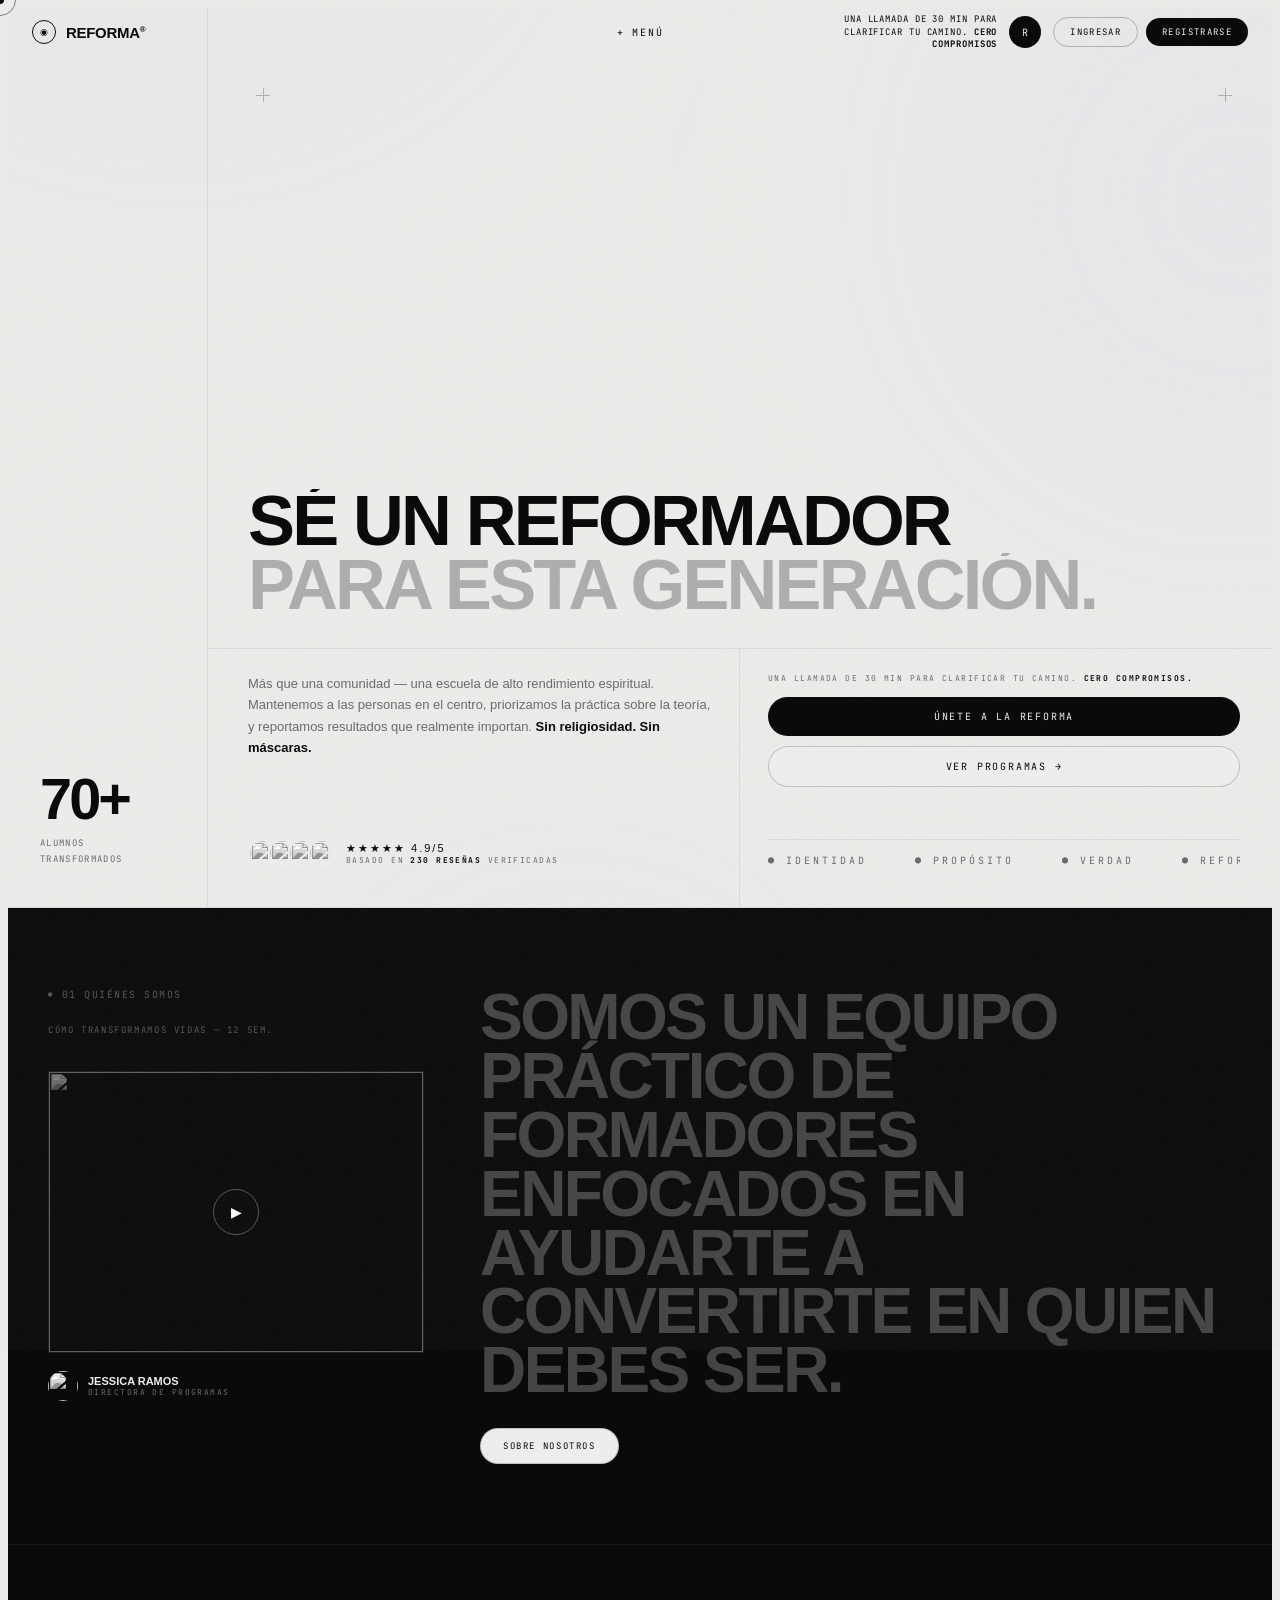
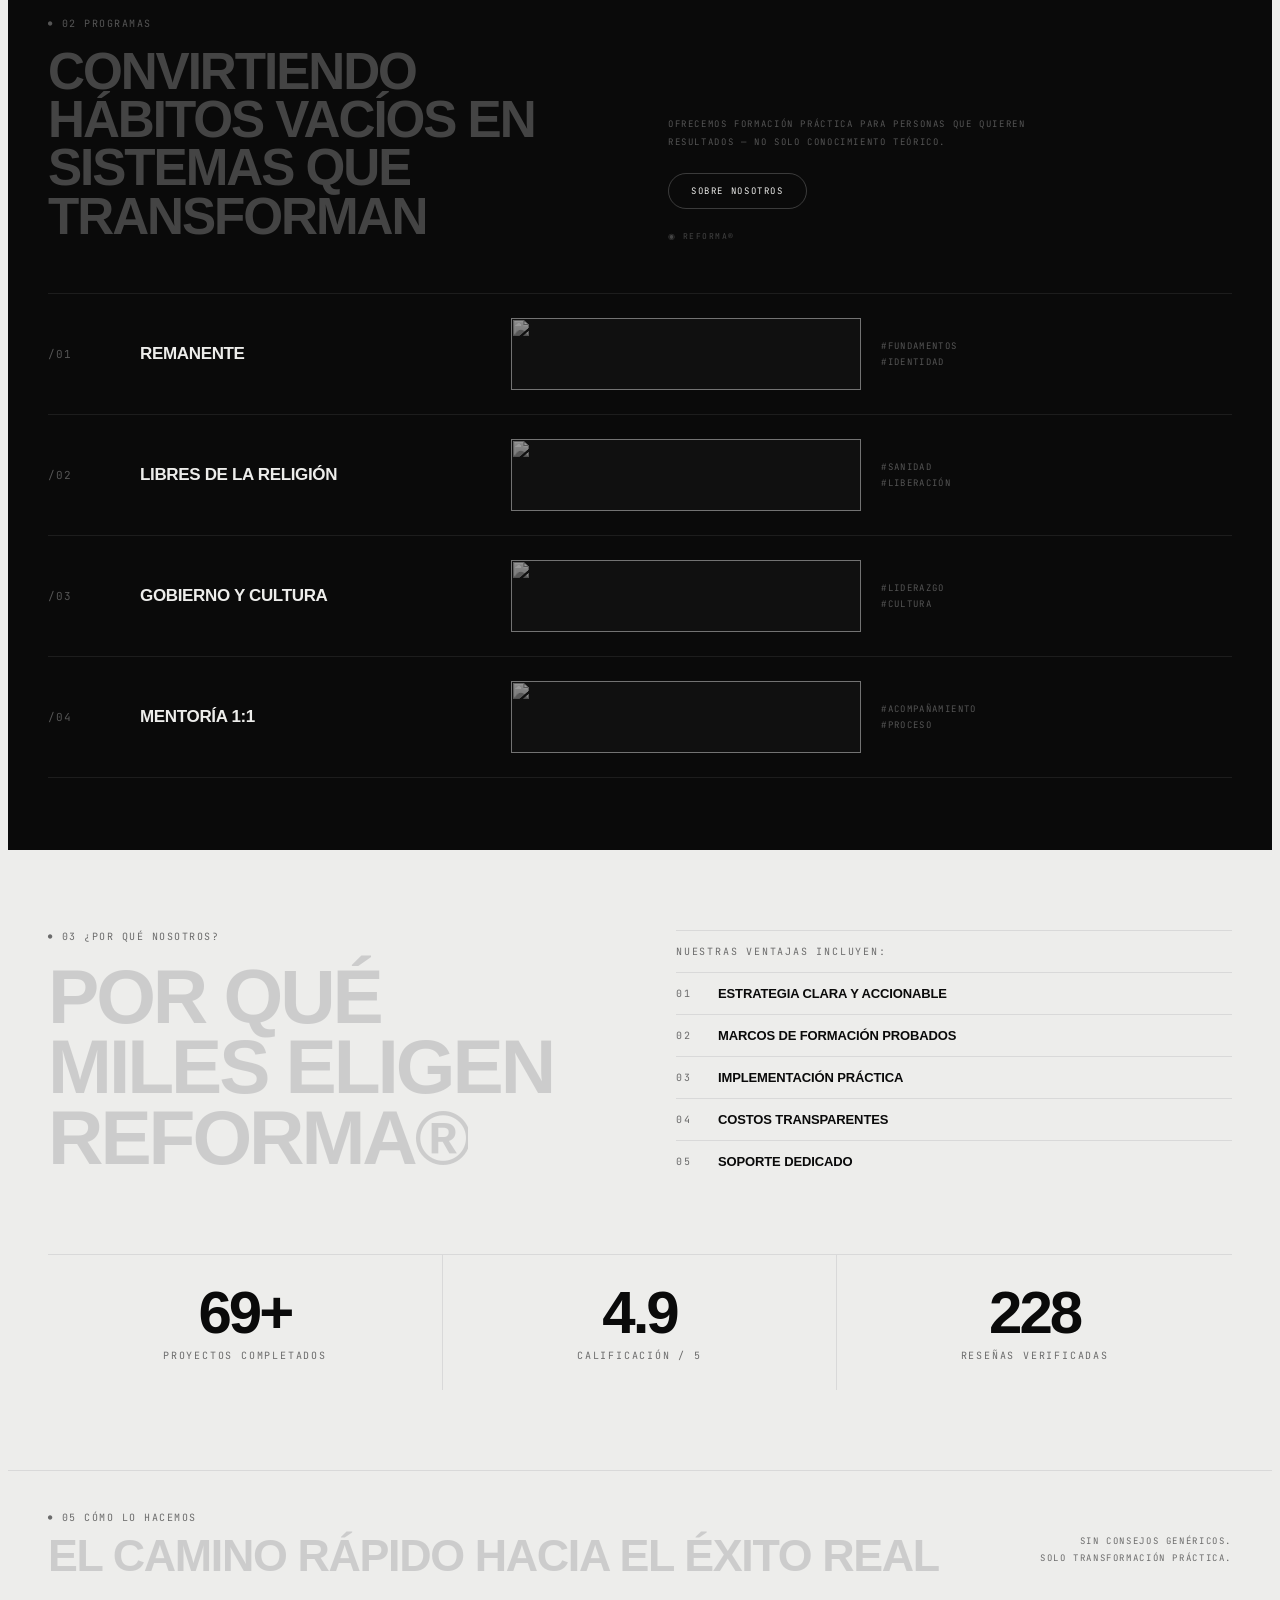
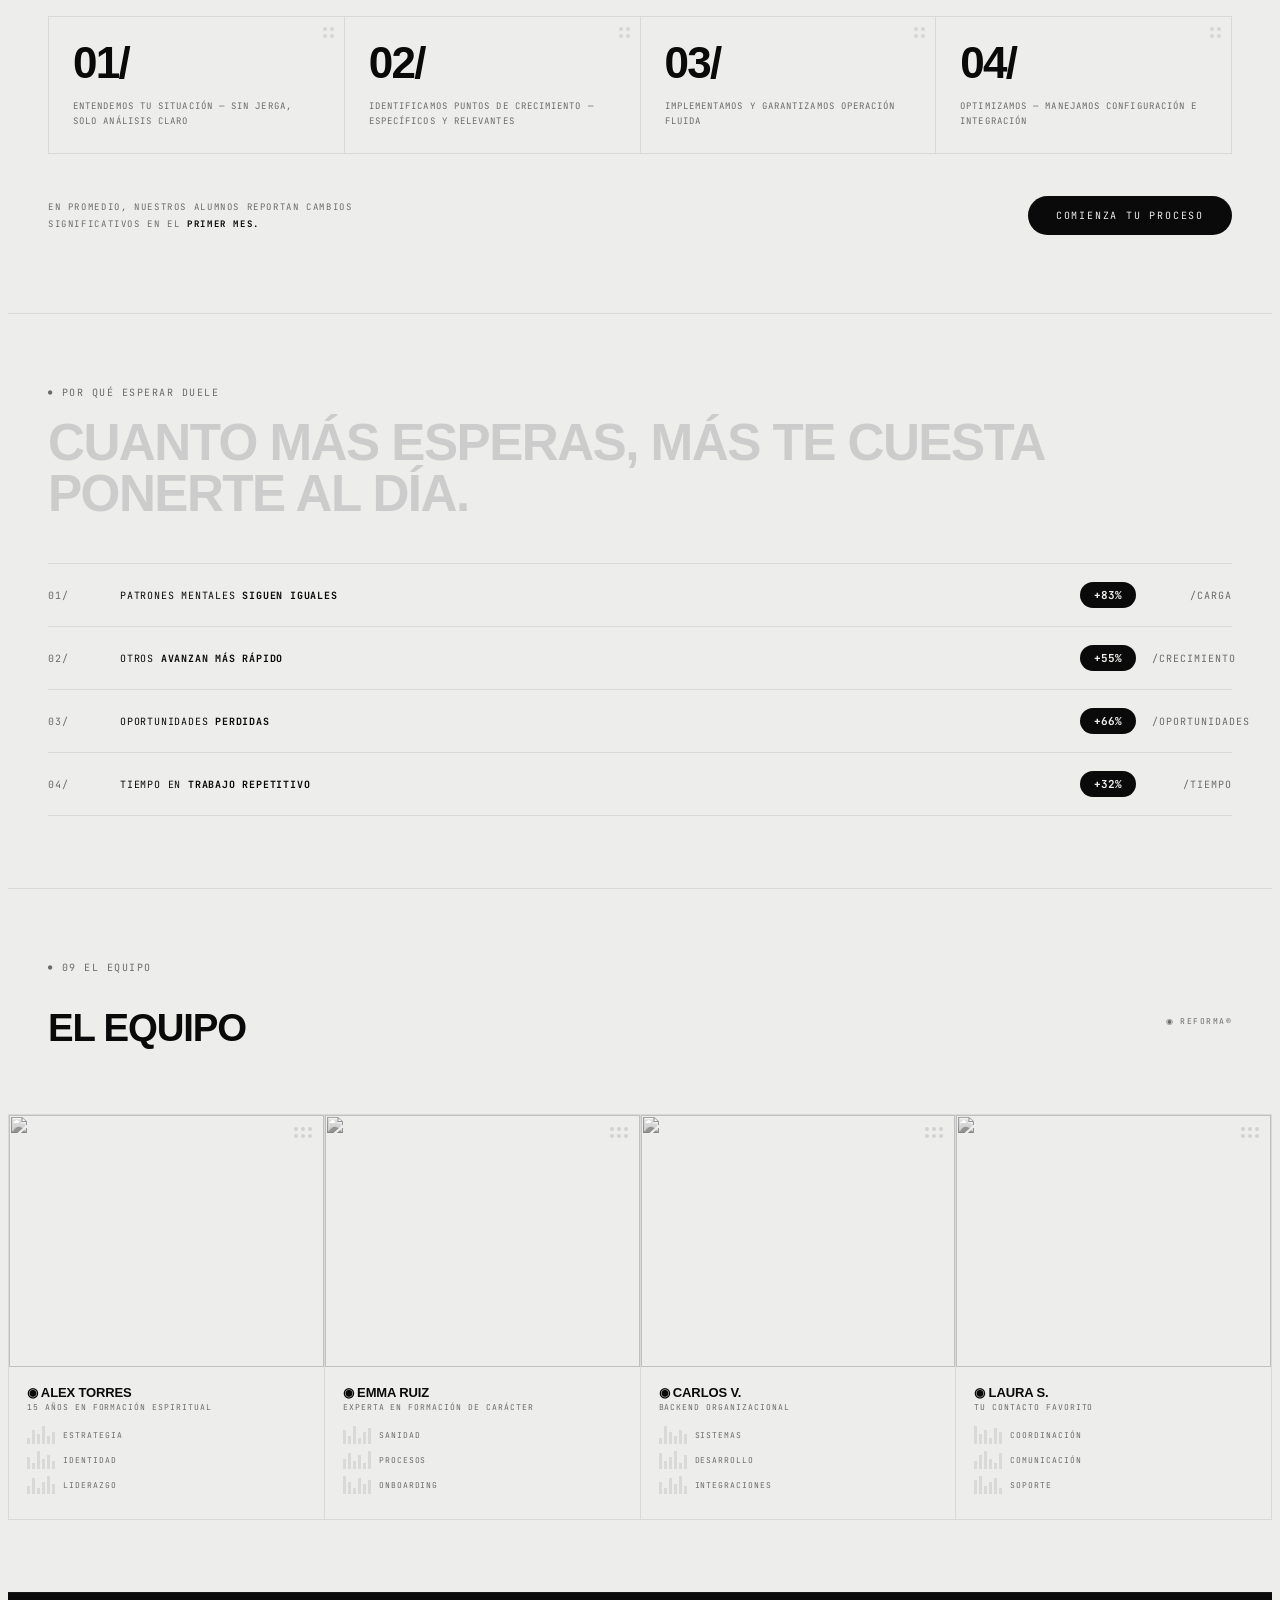
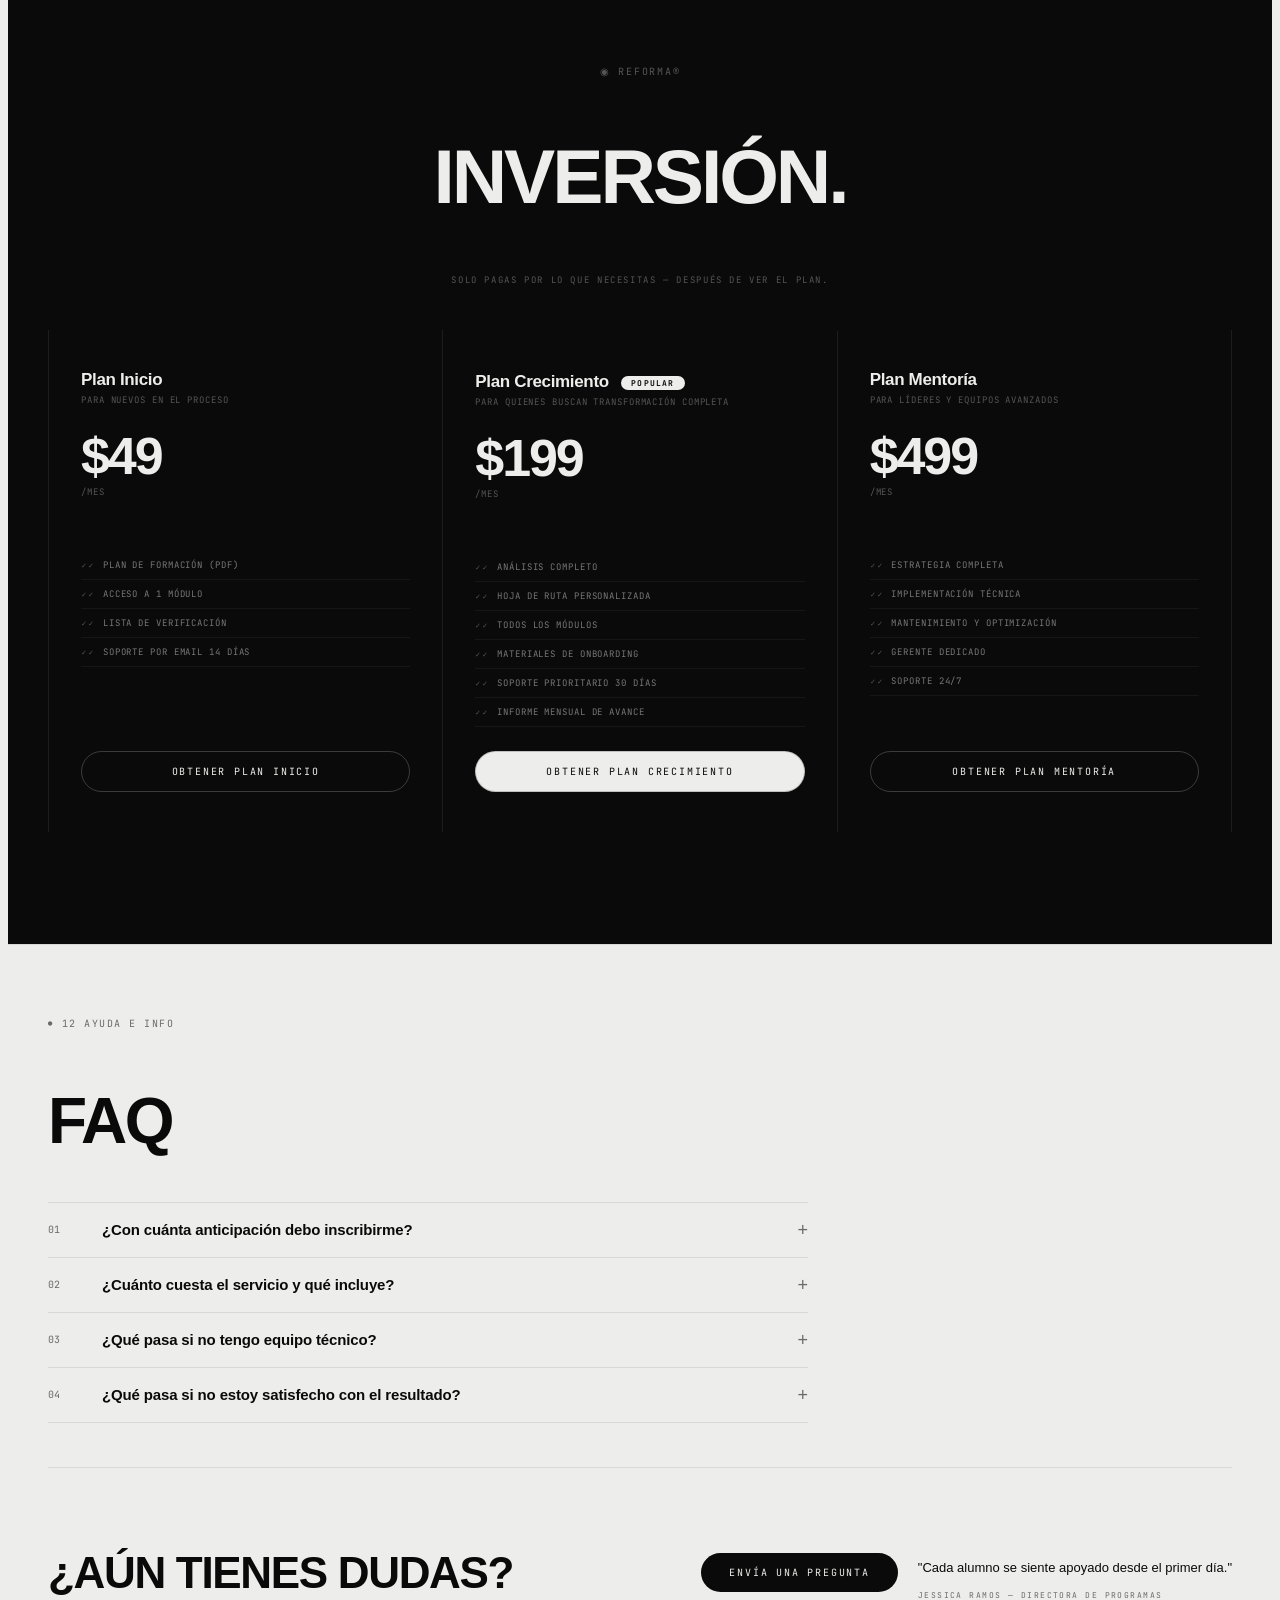
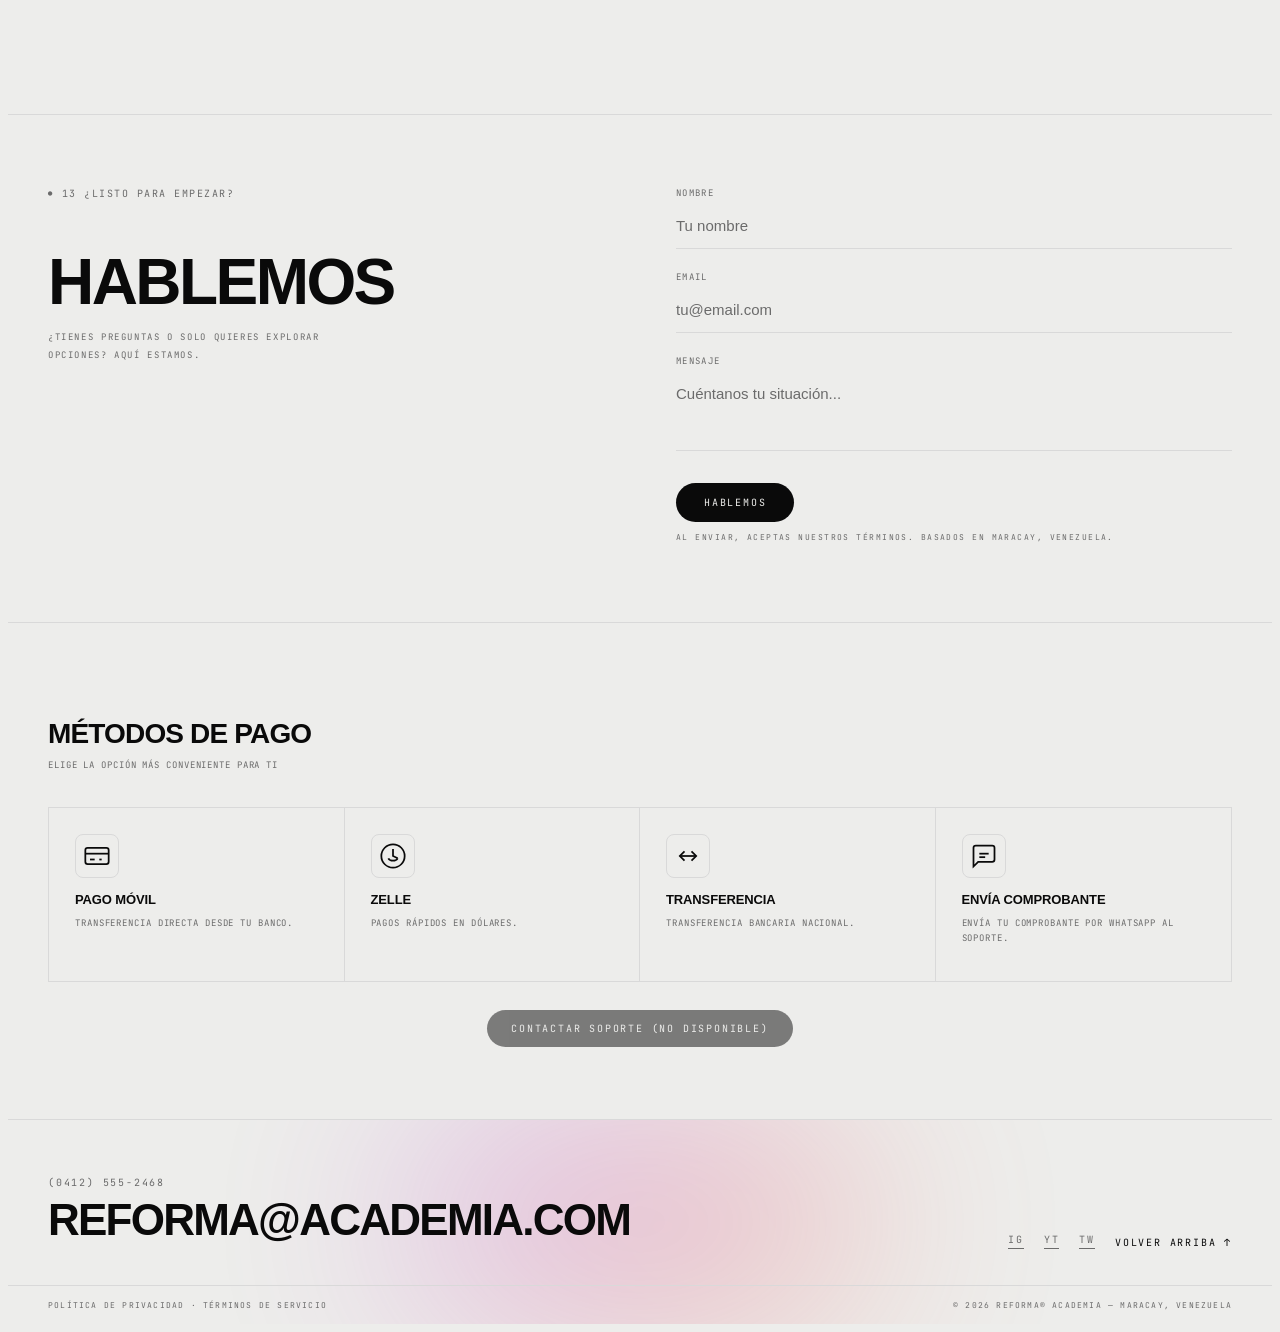
==== index.html @ f54665e5 "feat: plataforma Reforma Academia — versión inicial Landing page, dashboard de alumnos, panel de adm" ====
<!DOCTYPE html>
<html lang="es">
<head>
  <meta charset="UTF-8" />
  <meta name="viewport" content="width=device-width, initial-scale=1.0, maximum-scale=1.0, user-scalable=no" />
  <meta name="description" content="Reforma Academia: Una escuela de alto rendimiento espiritual. Sin religiosidad. Sin máscaras. Solo entrenamiento real." />
  <meta name="theme-color" content="#EDEDEB">
  <title>REFORMA® | Entrena tu Espíritu</title>
  <link rel="preconnect" href="https://fonts.googleapis.com">
  <link rel="preconnect" href="https://fonts.gstatic.com" crossorigin>
  <link href="https://fonts.googleapis.com/css2?family=JetBrains+Mono:wght@400;500;700&display=swap" rel="stylesheet">
  <link rel="icon" href="data:image/svg+xml,<svg xmlns='http://www.w3.org/2000/svg' viewBox='0 0 100 100'><text y='.9em' font-size='90'>◉</text></svg>" />
  <style>
    :root{--font-display:'Helvetica Neue','Arial Black',sans-serif;--ink:#0A0A0A;--cream:#EDEDEB;--muted:#6B6B6B;--line:#D9D9D9;--iridescent:linear-gradient(135deg,#6B2BFF,#C724B1,#E63946,#F4A261)}
    *,*::before,*::after{box-sizing:border-box}
    html{scroll-behavior:smooth}
    html{overflow-x:hidden;max-width:100%}
    body{background:var(--cream);color:var(--ink);font-family:var(--font-display);overflow-x:hidden;max-width:100%}
    /* Custom cursor only on devices that support hover (no touch) */
    @media (hover: hover) and (pointer: fine){
      body{}
      a,button,[data-href],input,select,textarea{}
    }
    ::selection{background:var(--ink);color:var(--cream)}

    /* CURSOR */
    #cursor{position:fixed;top:0;left:0;z-index:9999;pointer-events:none;display:none}
    @media (hover: hover) and (pointer: fine){
      #cursor{display:block}
    }
    #cursor-dot{width:8px;height:8px;background:var(--ink);border-radius:50%;position:fixed;top:0;left:0;pointer-events:none;}
    #cursor-ring{width:32px;height:32px;border:1px solid var(--ink);border-radius:50%;position:fixed;top:0;left:0;pointer-events:none;opacity:.5}
    body.cursor-hover #cursor-ring{width:48px;height:48px;opacity:1}
    body.on-dark #cursor-dot{background:var(--cream)}
    body.on-dark #cursor-ring{border-color:var(--cream)}

    /* LOADER */
    #loader{position:fixed;inset:0;z-index:10000;background:var(--ink);display:flex;align-items:center;justify-content:center;transition:opacity .6s,visibility .6s}
    #loader.hidden{opacity:0;visibility:hidden}
    #loader-text{font-family:'JetBrains Mono',monospace;font-size:11px;letter-spacing:.2em;text-transform:uppercase;color:#555;animation:blink .8s step-end infinite}
    @keyframes blink{50%{opacity:0}}

    /* ANIMATED FILM GRAIN */
    .grain {
      position: fixed;
      top: -50%; left: -50%;
      width: 200%; height: 200%;
      z-index: 1;
      pointer-events: none;
      opacity: 0.06;
      background-image: url("data:image/svg+xml,%3Csvg viewBox='0 0 256 256' xmlns='http://www.w3.org/2000/svg'%3E%3Cfilter id='n'%3E%3CfeTurbulence type='fractalNoise' baseFrequency='0.8' numOctaves='3' stitchTiles='stitch'/%3E%3C/filter%3E%3Crect width='100%25' height='100%25' filter='url(%23n)'/%3E%3C/svg%3E");
      background-size: 256px;
      animation: grain-dance 0.4s steps(4) infinite;
    }
    @keyframes grain-dance {
      0% { transform: translate(0, 0); }
      25% { transform: translate(-2%, -2%); }
      50% { transform: translate(1%, -1%); }
      75% { transform: translate(-1%, 2%); }
      100% { transform: translate(0, 0); }
    }

    /* GRID MARKER */
    .gm{position:absolute;width:14px;height:14px;pointer-events:none;opacity:.25;z-index:2}
    .gm::before,.gm::after{content:'';position:absolute;background:currentColor}
    .gm::before{width:1px;height:100%;left:50%;top:0}
    .gm::after{width:100%;height:1px;top:50%;left:0}

    /* MONO LABEL */
    .ml{font-family:'JetBrains Mono',monospace;font-size:10px;letter-spacing:.18em;text-transform:uppercase;color:var(--muted)}

    /* SECTION ID */
    .sid{font-family:'JetBrains Mono',monospace;font-size:10px;letter-spacing:.15em;text-transform:uppercase;color:var(--muted);display:flex;align-items:center;gap:8px}
    .sid::before{content:'●';font-size:7px}

    /* IRIDESCENT */
    .irid-line{height:1px;background:linear-gradient(90deg,#6B2BFF,#C724B1,#E63946,#F4A261,#C724B1,#6B2BFF);background-size:300% 100%;animation:iridShift 4s linear infinite;border:none;display:block}
    .irid-blur{position:absolute;pointer-events:none;border-radius:50%;filter:blur(80px);opacity:.45;animation:drift 12s ease-in-out infinite alternate}
    @keyframes drift{from{transform:translate(0,0) scale(1)}to{transform:translate(40px,20px) scale(1.1)}}
    @keyframes iridShift{0%{background-position:0% 50%}50%{background-position:100% 50%}100%{background-position:0% 50%}}

    /* REVEAL */
    .rv{overflow:hidden;display:block}
    .rv>span{display:inline-block;transform:translateY(110%);opacity:0;transition:transform .7s cubic-bezier(.16,1,.3,1),opacity .5s ease}
    .rv.revealed>span{transform:translateY(0);opacity:1}
    /* Safety: if user has no JS or before observer fires, ensure content stays readable after 2s */
    @keyframes rvFallback{to{transform:translateY(0);opacity:1}}
    .rv>span{animation:rvFallback .8s ease-out 2.5s forwards}

    /* NAVBAR */
    #navbar{position:fixed;top:0;left:0;right:0;z-index:500;height:64px;display:flex;align-items:center;padding:0 32px;transition:background .3s, color .3s;color:var(--ink)}
    #navbar.scrolled{background:rgba(237,237,235,.94);backdrop-filter:blur(12px)}
    #navbar.dark-nav{background:rgba(10,10,10,.94);backdrop-filter:blur(12px);color:var(--cream)}
    #navbar.dark-nav .nav-cta-txt{color:#bbb}
    #navbar.dark-nav .nav-cta-txt strong{color:var(--cream)}
    .nav-inner{width:100%;max-width:1440px;margin:0 auto;display:grid;grid-template-columns:1fr auto 1fr;align-items:center;gap:16px}
    .nav-logo{display:flex;align-items:center;gap:10px;text-decoration:none;color:inherit}
    .nav-logo-icon{width:24px;height:24px;border:1.5px solid currentColor;border-radius:50%;display:grid;place-items:center;font-size:9px}
    .nav-wordmark{font-size:15px;font-weight:800;letter-spacing:-.02em}
    .nav-wordmark sup{font-size:8px;vertical-align:super}
    .nav-trigger{font-family:'JetBrains Mono',monospace;font-size:10px;letter-spacing:.18em;text-transform:uppercase;background:none;border:none;color:inherit;padding:8px 12px;transition:opacity .2s}
    .nav-trigger:hover{opacity:.6}
    .nav-right{display:flex;align-items:center;gap:12px;justify-content:flex-end}
    .nav-cta-txt{font-family:'JetBrains Mono',monospace;font-size:9px;letter-spacing:.1em;text-transform:uppercase;text-align:right;line-height:1.4;max-width:160px;color:inherit}
    .nav-avatar{width:32px;height:32px;border-radius:50%;background:var(--ink);display:grid;place-items:center;color:var(--cream);font-size:10px;font-family:'JetBrains Mono',monospace}
    #navbar.dark-nav .nav-avatar{background:var(--cream);color:var(--ink)}
    .nav-auth-btns{display:flex;align-items:center;gap:8px}
    .nav-btn-login{font-family:'JetBrains Mono',monospace;font-size:9px;letter-spacing:.15em;text-transform:uppercase;padding:8px 16px;border-radius:9999px;border:1px solid rgba(10,10,10,.25);background:transparent;color:var(--ink);text-decoration:none;transition:opacity .2s,background .2s}
    .nav-btn-login:hover{background:rgba(10,10,10,.06);opacity:1}
    .nav-btn-registro{font-family:'JetBrains Mono',monospace;font-size:9px;letter-spacing:.15em;text-transform:uppercase;padding:8px 16px;border-radius:9999px;border:none;background:var(--ink);color:var(--cream);text-decoration:none;transition:opacity .2s}
    .nav-btn-registro:hover{opacity:.75}
    #navbar.dark-nav .nav-btn-login{border-color:rgba(255,255,255,.3);color:var(--cream)}
    #navbar.dark-nav .nav-btn-login:hover{background:rgba(255,255,255,.08)}
    #navbar.dark-nav .nav-btn-registro{background:var(--cream);color:var(--ink)}

    /* MENU DROPDOWN */
    #menu-dd{position:fixed;top:64px;left:50%;z-index:490;transform:translateX(-50%) translateY(-12px);background:var(--ink);color:var(--cream);width:300px;padding:24px;opacity:0;visibility:hidden;transition:opacity .2s,transform .2s}
    #menu-dd.open{opacity:1;visibility:visible;transform:translateX(-50%) translateY(0)}
    #menu-dd a{display:block;font-family:'JetBrains Mono',monospace;font-size:10px;letter-spacing:.2em;text-transform:uppercase;text-decoration:none;color:var(--cream);padding:11px 0;border-bottom:1px solid rgba(255,255,255,.07);transition:opacity .15s}
    #menu-dd a:hover{opacity:.5}
    #menu-dd .menu-email{font-family:var(--font-display);font-size:17px;font-weight:800;letter-spacing:-.02em;color:var(--cream);margin-top:18px;display:block;text-decoration:none}
    #menu-dd .menu-soc{display:flex;gap:14px;margin-top:10px}
    #menu-dd .menu-soc a{border:none;padding:0 0 1px;font-size:9px;border-bottom:1px solid rgba(255,255,255,.3)}

    /* PILLS */
    .pill-dark{display:inline-flex;align-items:center;gap:8px;background:var(--ink);color:var(--cream);border-radius:9999px;padding:13px 28px;font-family:'JetBrains Mono',monospace;font-size:10px;letter-spacing:.18em;text-transform:uppercase;text-decoration:none;border:none;transition:opacity .2s;position:relative}
    .pill-dark:hover{opacity:.8}
    .pill-light{display:inline-flex;align-items:center;gap:8px;background:var(--cream);color:var(--ink);border-radius:9999px;padding:13px 28px;font-family:'JetBrains Mono',monospace;font-size:10px;letter-spacing:.18em;text-transform:uppercase;text-decoration:none;border:1px solid rgba(10,10,10,.2);transition:opacity .2s;position:relative;overflow:hidden}
    .pill-light:hover{opacity:.7}
    .pill-outline{display:inline-flex;align-items:center;gap:8px;background:transparent;color:var(--cream);border-radius:9999px;padding:13px 28px;font-family:'JetBrains Mono',monospace;font-size:10px;letter-spacing:.18em;text-transform:uppercase;text-decoration:none;border:1px solid rgba(255,255,255,.2);position:relative;transition:opacity .2s}
    .pill-outline::after{content:'';position:absolute;bottom:0;left:0;right:0;height:1px;background:linear-gradient(90deg,#6B2BFF,#C724B1,#E63946,#F4A261,#C724B1,#6B2BFF);background-size:300% 100%;animation:iridShift 4s linear infinite;transform:scaleX(0);transform-origin:left;transition:transform .35s cubic-bezier(.16,1,.3,1)}
    .pill-outline:hover::after{transform:scaleX(1)}
    .pill-outline:hover{opacity:.7}
    .pill-irid-line::after{content:'';position:absolute;bottom:-1px;left:0;right:0;height:1px;background:linear-gradient(90deg,#6B2BFF,#C724B1,#E63946,#F4A261,#C724B1,#6B2BFF);background-size:300% 100%;animation:iridShift 4s linear infinite;transform:scaleX(0);transform-origin:left;transition:transform .35s cubic-bezier(.16,1,.3,1)}
    .pill-irid-line:hover::after{transform:scaleX(1)}

    /* SECTION WRAPPERS */
    .s-light{background:var(--cream);color:var(--ink);position:relative}
    .s-dark{background:var(--ink);color:var(--cream);position:relative}

    /* MARQUEE */
    .mq-track{display:flex;gap:48px;white-space:nowrap;animation:marquee 32s linear infinite}
    @keyframes marquee{0%{transform:translateX(0)}100%{transform:translateX(-50%)}}
    .mq-track span{font-family:'JetBrains Mono',monospace;font-size:10px;letter-spacing:.3em;text-transform:uppercase;color:var(--muted)}

    /* HERO — Editorial Effica style */
    #hero{min-height:100dvh;background:var(--cream);display:grid;grid-template-columns:200px 1fr;position:relative;border-bottom:1px solid var(--line);overflow:hidden}

    /* Left stat column */
    .hero-stat-col{display:flex;flex-direction:column;justify-content:flex-end;padding:80px 28px 0 32px;border-right:1px solid var(--line);position:relative;z-index:2;min-width:0}
    .hero-stat-inner{padding-bottom:40px}
    .hero-stat-num{font-size:clamp(44px,4.5vw,72px);font-weight:900;line-height:1;letter-spacing:-.05em;color:var(--ink)}
    .hero-stat-lbl{font-family:'JetBrains Mono',monospace;font-size:9px;letter-spacing:.15em;text-transform:uppercase;color:var(--muted);margin-top:8px;line-height:1.7}

    /* Main content column */
    .hero-main-col{display:flex;flex-direction:column;justify-content:flex-end;padding:80px 0 0 0;position:relative;z-index:2;min-width:0;overflow:hidden}

    /* Giant headline */
    .hero-hl{font-size:clamp(40px,5.5vw,90px);font-weight:900;line-height:.9;letter-spacing:-.04em;text-transform:uppercase;margin:0;padding:0 40px;word-break:break-word}
    .hero-hl-line1{display:block;color:var(--ink)}
    .hero-hl-line2{display:block;color:#ADADAD}
    .hero-hl .rv{display:block}

    /* Sub content row */
    .hero-sub-row{display:grid;grid-template-columns:1fr 1fr;border-top:1px solid var(--line);margin-top:32px}
    .hero-desc-col{padding:24px 28px 40px 40px;border-right:1px solid var(--line);display:flex;flex-direction:column;gap:20px}
    .hero-desc{font-size:13px;line-height:1.65;color:var(--muted);margin:0}
    .hero-desc strong{color:var(--ink)}
    .hero-cta-col{padding:24px 32px 40px 28px;display:flex;flex-direction:column;gap:20px;min-width:0}

    /* Social proof */
    .stars-row{display:flex;align-items:center;gap:10px;flex-wrap:wrap}
    .stars-av{display:flex;flex-shrink:0}
    .stars-av img{width:28px;height:28px;border-radius:50%;border:2px solid var(--cream);object-fit:cover;margin-left:-8px;filter:grayscale(100%)}
    .stars-av img:first-child{margin-left:0}

    /* SERVICE ROWS */
    .svc-row{display:grid;grid-template-columns:72px 1fr 1fr 1fr;align-items:center;gap:20px;padding:24px 0;border-bottom:1px solid rgba(255,255,255,.08);transition:opacity .2s}
    .svc-row:hover{opacity:.7}
    .svc-row:first-child{border-top:1px solid rgba(255,255,255,.08)}
    .svc-idx{font-family:'JetBrains Mono',monospace;font-size:11px;color:#555;letter-spacing:.1em}
    .svc-title{font-size:17px;font-weight:700;letter-spacing:-.02em;text-transform:uppercase;color:var(--cream)}
    .svc-thumb{width:100%;height:72px;object-fit:cover;filter:grayscale(100%) brightness(.6);display:block;transition:filter .3s;background:#1a1a1a}
    .svc-row:hover .svc-thumb{filter:grayscale(30%) brightness(.8)}
    .svc-tag{font-family:'JetBrains Mono',monospace;font-size:9px;letter-spacing:.15em;text-transform:uppercase;color:#555}

    /* BAR ROWS */
    .bar-row{display:grid;grid-template-columns:56px 1fr auto 80px;align-items:center;padding:18px 0;border-bottom:1px solid var(--line);gap:16px}
    .bar-row:first-child{border-top:1px solid var(--line)}
    .bar-idx,.bar-cat{font-family:'JetBrains Mono',monospace;font-size:10px;color:var(--muted);letter-spacing:.1em;text-transform:uppercase}
    .bar-cat{text-align:right}
    .bar-lbl{font-family:'JetBrains Mono',monospace;font-size:10px;letter-spacing:.08em;text-transform:uppercase;color:var(--ink)}
    .bar-lbl strong{color:var(--ink)}
    .bar-badge{background:var(--ink);color:var(--cream);border-radius:9999px;padding:6px 14px;font-family:'JetBrains Mono',monospace;font-size:11px;font-weight:700}

    /* TEAM */
    .team-grid{display:grid;grid-template-columns:repeat(4,1fr);border-left:1px solid var(--line)}
    .team-card{border-right:1px solid var(--line);border-bottom:1px solid var(--line);overflow:hidden;position:relative}
    .tc-irid-line{position:absolute;bottom:0;left:0;right:0;height:1px;background:linear-gradient(90deg,#6B2BFF,#C724B1,#E63946,#F4A261,#C724B1,#6B2BFF);background-size:300% 100%;animation:iridShift 4s linear infinite;display:block;transform:scaleX(0);transform-origin:left;transition:transform .4s cubic-bezier(.16,1,.3,1),opacity .3s ease;opacity:0}
    .team-card:hover .tc-irid-line{transform:scaleX(1);opacity:1}
    .tc-photo{width:100%;height:252px;object-fit:cover;filter:grayscale(100%);object-position:top;display:block}
    .tc-body{padding:18px}
    .tc-name{font-size:13px;font-weight:800;text-transform:uppercase;letter-spacing:-.01em;display:flex;align-items:center;gap:6px;margin-bottom:2px}
    .tc-role{font-family:'JetBrains Mono',monospace;font-size:8px;color:var(--muted);letter-spacing:.12em;text-transform:uppercase;margin-bottom:14px}
    .sw-row{display:flex;align-items:center;gap:8px;margin-bottom:7px}
    .sw{display:flex;gap:2px;align-items:flex-end;height:18px}
    .sw-b{width:3px;background:var(--line)}
    .sw-lbl{font-family:'JetBrains Mono',monospace;font-size:8px;text-transform:uppercase;color:var(--muted);letter-spacing:.12em}
    .grip{position:absolute;top:12px;right:12px;display:grid;grid-template-columns:repeat(3,4px);gap:3px;opacity:.2}
    .grip span{width:4px;height:4px;background:var(--muted);border-radius:50%;display:block}

    /* PROCESS */
    .proc-grid{display:grid;grid-template-columns:repeat(4,1fr);border-left:1px solid var(--line);border-top:1px solid var(--line);border-bottom:1px solid var(--line)}
    .proc-card{border-right:1px solid var(--line);padding:24px;position:relative}
    .proc-num{font-size:44px;font-weight:900;letter-spacing:-.04em;margin-bottom:14px;line-height:1}
    .proc-desc{font-family:'JetBrains Mono',monospace;font-size:9px;text-transform:uppercase;color:var(--muted);letter-spacing:.12em;line-height:1.7}
    .grip-sm{position:absolute;top:10px;right:10px;display:grid;grid-template-columns:repeat(2,4px);gap:3px;opacity:.18}
    .grip-sm span{width:4px;height:4px;background:var(--muted);border-radius:50%;display:block}

    /* PRICING */
    .price-grid{display:grid;grid-template-columns:1fr 1fr 1fr;border-left:1px solid rgba(255,255,255,.08)}
    .price-card{border-right:1px solid rgba(255,255,255,.08);padding:40px 32px;display:flex;flex-direction:column}
    .price-card.feat{border-top:2px solid transparent;background:rgba(10,10,10,1);position:relative;overflow:hidden}
    .price-card.feat::before{content:'';position:absolute;top:0;left:0;right:0;height:2px;background:linear-gradient(90deg,#6B2BFF,#C724B1,#E63946,#F4A261,#C724B1,#6B2BFF);background-size:300% 100%;animation:iridShift 4s linear infinite;transform:scaleX(0);transform-origin:left;transition:transform .45s cubic-bezier(.16,1,.3,1);opacity:0;transition:transform .45s cubic-bezier(.16,1,.3,1),opacity .3s ease}
    .price-card.feat:hover::before{transform:scaleX(1);opacity:1}
    .price-name{font-size:17px;font-weight:700;letter-spacing:-.02em;color:var(--cream);margin-bottom:4px}
    .price-badge{display:inline-block;background:var(--cream);color:var(--ink);border-radius:9999px;padding:2px 10px;font-family:'JetBrains Mono',monospace;font-size:8px;letter-spacing:.15em;text-transform:uppercase;margin-left:8px;vertical-align:middle}
    .price-aud{font-family:'JetBrains Mono',monospace;font-size:9px;text-transform:uppercase;color:#555;letter-spacing:.1em;margin-bottom:24px}
    .price-num{font-size:52px;font-weight:900;line-height:1;letter-spacing:-.04em;color:var(--cream);margin-bottom:4px}
    .price-per{font-family:'JetBrains Mono',monospace;font-size:9px;color:#555;letter-spacing:.1em;margin-bottom:24px}
    .price-div{border:none;border-top:1px solid rgba(255,255,255,.08);margin-bottom:20px}
    .price-feat{font-family:'JetBrains Mono',monospace;font-size:9px;text-transform:uppercase;color:#777;letter-spacing:.1em;padding:8px 0;border-bottom:1px solid rgba(255,255,255,.05);display:flex;gap:8px;align-items:center}
    .price-feat::before{content:'✓✓';color:#555;font-size:7px}
    .price-cta{margin-top:auto;padding-top:24px}
    .price-cta .pill-outline,.price-cta .pill-light{width:100%;justify-content:center}

    /* ACCORDION */
    .acc-item{border-bottom:1px solid var(--line)}
    .acc-trigger{width:100%;display:grid;grid-template-columns:40px 1fr auto;align-items:center;gap:14px;padding:18px 0;background:none;border:none;text-align:left}
    .acc-num{font-family:'JetBrains Mono',monospace;font-size:10px;color:var(--muted)}
    .acc-q{font-size:15px;font-weight:600;letter-spacing:-.01em;color:var(--ink)}
    .acc-ico{font-size:18px;color:var(--muted);transition:transform .25s;line-height:1}
    .acc-item.open .acc-ico{transform:rotate(45deg)}
    .acc-body{max-height:0;overflow:hidden;transition:max-height .35s cubic-bezier(.16,1,.3,1)}
    .acc-item.open .acc-body{max-height:300px}
    .acc-content{font-family:'JetBrains Mono',monospace;font-size:9px;text-transform:uppercase;color:var(--muted);letter-spacing:.1em;line-height:1.9;padding:0 54px 18px}

    /* GHOST INPUTS */
    .g-input{width:100%;background:none;border:none;border-bottom:1px solid var(--line);padding:14px 0;font-size:15px;color:var(--ink);font-family:var(--font-display);outline:none;transition:border-color .2s}
    .g-input::placeholder{color:var(--muted)}
    .g-input:focus{border-color:var(--ink)}
    .g-label{font-family:'JetBrains Mono',monospace;font-size:9px;letter-spacing:.15em;text-transform:uppercase;color:var(--muted);display:block;margin-bottom:4px}

    /* INNER FORMS */
    .form-card{max-width:440px;width:100%;background:var(--cream);color:var(--ink);border:1px solid var(--line);padding:48px 40px}
    .ii{width:100%;background:none;border:none;border-bottom:1px solid var(--line);padding:11px 0;color:var(--ink);font-family:var(--font-display);font-size:15px;outline:none;transition:border-color .2s;border-radius:0}
    .ii:focus{border-color:var(--ink)}
    .ii::placeholder{color:var(--muted)}
    .il{font-family:'JetBrains Mono',monospace;font-size:9px;letter-spacing:.15em;text-transform:uppercase;color:var(--muted);display:block;margin-bottom:4px}
    .ferr{font-family:'JetBrains Mono',monospace;font-size:8px;color:#E63946;letter-spacing:.1em;text-transform:uppercase;margin-top:4px;display:block}

    /* GENERIC BTN */
    .btn{display:inline-flex;align-items:center;gap:8px;border-radius:9999px;padding:12px 24px;font-family:'JetBrains Mono',monospace;font-size:10px;letter-spacing:.18em;text-transform:uppercase;border:none;text-decoration:none;transition:opacity .2s;cursor:pointer;}
    .btn-primary{background:var(--ink);color:var(--cream)}
    .btn-primary:hover{opacity:.8}
    .btn-outline{background:none;color:var(--ink);border:1px solid var(--line)}
    .btn-outline:hover{border-color:var(--ink)}
    .btn-danger-outline{background:none;color:#E63946;border:1px solid #E63946}
    .btn-sm{padding:8px 16px;font-size:9px}
    .btn-lg{padding:15px 32px}
    .btn-block{width:100%;justify-content:center}
    .gradient-text{background:var(--iridescent);-webkit-background-clip:text;-webkit-text-fill-color:transparent;background-clip:text}

    /* PROFILE / COMPLETAR */
    .profile-container{max-width:680px;margin:0 auto;padding:96px 24px 48px}
    .profile-form{display:flex;flex-direction:column;gap:22px}
    .form-section{border:1px solid var(--line);padding:24px}
    .form-section-title{font-size:12px;font-weight:700;text-transform:uppercase;letter-spacing:.1em;margin-bottom:18px;display:flex;align-items:center;gap:8px}
    .form-row{display:grid;grid-template-columns:1fr 1fr;gap:16px}
    .form-group{display:flex;flex-direction:column;gap:6px}
    .form-group label{font-family:'JetBrains Mono',monospace;font-size:9px;letter-spacing:.15em;text-transform:uppercase;color:var(--muted)}
    .form-group input,.form-group select,.form-group textarea{background:none;border:none;border-bottom:1px solid var(--line);padding:9px 0;color:var(--ink);font-family:var(--font-display);font-size:14px;outline:none;transition:border-color .2s;border-radius:0}
    .form-group input:focus,.form-group select:focus,.form-group textarea:focus{border-color:var(--ink)}
    .form-error{font-family:'JetBrains Mono',monospace;font-size:8px;color:#E63946;letter-spacing:.1em;text-transform:uppercase}
    .req{color:#E63946}
    .progress-bar-wrapper{display:flex;align-items:center;gap:12px;margin-top:14px}
    .progress-bar{height:2px;background:var(--line);flex:1;position:relative}
    .progress-fill{height:100%;background:var(--ink);transition:width .5s ease}
    .progress-text{font-family:'JetBrains Mono',monospace;font-size:9px;color:var(--muted);letter-spacing:.1em;text-transform:uppercase;white-space:nowrap}
    .profile-header{margin-bottom:36px}
    .profile-header h1{font-size:28px;font-weight:900;letter-spacing:-.03em;text-transform:uppercase;margin-bottom:6px}
    .profile-header p{font-family:'JetBrains Mono',monospace;font-size:9px;color:var(--muted);text-transform:uppercase;letter-spacing:.1em}

    /* DASHBOARD */
    .dashboard{padding:96px 24px 48px;max-width:1440px;margin:0 auto}
    .cc{border:1px solid var(--line);background:var(--cream);overflow:hidden;transition:border-color .2s}
    .cc:hover{border-color:var(--ink)}
    .cc-top{height:156px;display:flex;align-items:flex-end;padding:18px;position:relative;overflow:hidden}
    .cc-top img{position:absolute;inset:0;width:100%;height:100%;object-fit:cover;filter:grayscale(100%)}
    .cc-top-ov{position:absolute;inset:0;background:linear-gradient(to top,rgba(0,0,0,.8),transparent)}
    .cc-body{padding:22px}
    .cc-body h3{font-size:17px;font-weight:800;letter-spacing:-.02em;text-transform:uppercase;margin-bottom:7px}
    .cc-body p{font-family:'JetBrains Mono',monospace;font-size:9px;color:var(--muted);text-transform:uppercase;letter-spacing:.1em;line-height:1.7;margin-bottom:18px}
    .course-progress{display:flex;flex-direction:column;gap:5px;margin-bottom:14px}
    .course-progress-bar{height:2px;background:var(--line)}
    .course-progress-fill{height:100%;background:var(--ink)}
    .course-progress-mini{display:flex;align-items:center;gap:10px;margin-top:7px}

    /* VIEWER */
    .viewer-layout{display:grid;grid-template-columns:1fr 320px;height:100dvh;padding-top:64px}
    .viewer-main{overflow-y:auto;padding:32px}
    .viewer-sidebar{background:var(--cream);border-left:1px solid var(--line);overflow-y:auto}
    .viewer-header{display:flex;align-items:center;gap:16px;margin-bottom:22px}
    .viewer-header h2{font-size:17px;font-weight:700;letter-spacing:-.02em}
    .video-container{position:relative;aspect-ratio:16/9;background:#000;margin-bottom:28px}
    .video-container iframe{position:absolute;inset:0;width:100%;height:100%;border:none}
    .video-protector{position:absolute;inset:0;z-index:10;cursor:default}
    .viewer-tab{font-family:'JetBrains Mono',monospace;font-size:9px;letter-spacing:.15em;text-transform:uppercase;background:none;border:none;border-bottom:2px solid transparent;padding:8px 16px;cursor:pointer;color:var(--muted);transition:color .2s,border-color .2s}
    .viewer-tab.active{color:var(--ink);border-color:var(--ink)}
    .viewer-tabs{display:flex;border-bottom:1px solid var(--line);margin-bottom:22px}
    .viewer-tab-content{display:none}
    .viewer-tab-content.active{display:block}
    .sidebar-header{padding:18px;border-bottom:1px solid var(--line)}
    .sidebar-header h3{font-size:11px;font-weight:700;text-transform:uppercase;letter-spacing:.08em;margin-bottom:10px}
    .lesson-list{padding:6px 0}
    .lesson-module{}
    .module-title{font-family:'JetBrains Mono',monospace;font-size:9px;text-transform:uppercase;letter-spacing:.15em;color:var(--muted);padding:10px 18px 6px}
    .lesson-item{display:grid;grid-template-columns:30px 1fr auto;align-items:center;gap:8px;padding:9px 18px;cursor:pointer;border-bottom:1px solid var(--line);transition:background .15s}
    .lesson-item:hover{background:rgba(0,0,0,.04)}
    .lesson-item.active{background:rgba(0,0,0,.06)}
    .lesson-status{width:20px;height:20px;border:1px solid var(--line);border-radius:50%;display:grid;place-items:center;font-size:10px;color:var(--muted)}
    .lesson-item.completed .lesson-status{background:var(--ink);border-color:var(--ink);color:var(--cream)}
    .lesson-item.locked .lesson-status{opacity:.4}
    .lesson-title{font-size:11px;letter-spacing:-.01em}
    .lesson-duration{font-family:'JetBrains Mono',monospace;font-size:9px;color:var(--muted)}

    /* ADMIN */
    .admin-container{max-width:1200px;margin:0 auto;padding:96px 24px 48px}
    .admin-header{display:flex;justify-content:space-between;align-items:flex-start;margin-bottom:36px;padding-bottom:22px;border-bottom:1px solid var(--line)}
    .admin-header h1{font-size:26px;font-weight:900;letter-spacing:-.03em;text-transform:uppercase;margin-bottom:4px}
    .admin-header p{font-family:'JetBrains Mono',monospace;font-size:9px;color:var(--muted);text-transform:uppercase;letter-spacing:.1em}
    .admin-stats-grid{display:grid;grid-template-columns:repeat(4,1fr);border:1px solid var(--line);margin-bottom:28px}
    .admin-stat-card{padding:22px;border-right:1px solid var(--line)}
    .admin-stat-card:last-child{border-right:none}
    .admin-stat-value{font-size:32px;font-weight:900;letter-spacing:-.04em}
    .admin-stat-label{font-family:'JetBrains Mono',monospace;font-size:8px;text-transform:uppercase;letter-spacing:.15em;color:var(--muted)}
    .admin-tabs{display:flex;border-bottom:1px solid var(--line);margin-bottom:28px}
    .admin-tab{font-family:'JetBrains Mono',monospace;font-size:9px;letter-spacing:.15em;text-transform:uppercase;background:none;border:none;border-bottom:2px solid transparent;padding:11px 18px;cursor:pointer;color:var(--muted);transition:all .2s}
    .admin-tab.active{color:var(--ink);border-color:var(--ink)}
    .admin-tab-content{display:none}
    .admin-tab-content.active{display:block}
    .admin-section-grid{display:grid;grid-template-columns:1fr 1fr;gap:20px}
    .admin-card{border:1px solid var(--line);padding:26px}
    .admin-card-title{font-size:12px;font-weight:700;text-transform:uppercase;letter-spacing:.08em;margin-bottom:18px;display:flex;align-items:center;gap:8px}
    .admin-table{width:100%;border-collapse:collapse}
    .admin-table th{font-family:'JetBrains Mono',monospace;font-size:8px;letter-spacing:.15em;text-transform:uppercase;color:var(--muted);padding:9px 10px;text-align:left;border-bottom:1px solid var(--line)}
    .admin-table td{font-family:'JetBrains Mono',monospace;font-size:9px;padding:11px 10px;border-bottom:1px solid var(--line)}
    .table-wrapper{overflow-x:auto}
    .table-footer{display:flex;justify-content:space-between;align-items:center;padding:14px 0;border-top:1px solid var(--line);margin-top:6px}
    .tracking-header{display:flex;justify-content:space-between;align-items:flex-start;margin-bottom:18px;flex-wrap:wrap;gap:10px}
    .tracking-filters{display:flex;gap:8px;flex-wrap:wrap}
    .search-wrapper{display:flex;align-items:center;gap:8px;border:1px solid var(--line);padding:8px 12px}
    .search-wrapper input{border:none;outline:none;background:none;font-family:'JetBrains Mono',monospace;font-size:9px;letter-spacing:.1em;width:200px}
    .filter-select{border:1px solid var(--line);background:none;padding:8px 12px;font-family:'JetBrains Mono',monospace;font-size:9px;letter-spacing:.1em;outline:none;cursor:pointer}
    .empty-state{text-align:center;padding:40px;color:var(--muted)}
    .generated-codes-list,.payments-list{display:flex;flex-direction:column;gap:8px}
    .payment-verify-form{display:flex;flex-direction:column;gap:14px}

    /* AUTH */
    .auth-container{display:grid;grid-template-columns:1fr 1fr;min-height:100dvh}
    .auth-left-admin{background:var(--ink);color:var(--cream);display:flex;align-items:center;justify-content:center;padding:48px}
    .auth-left-content h2{font-size:38px;font-weight:900;letter-spacing:-.04em;text-transform:uppercase;margin-bottom:14px;line-height:.95}
    .auth-features{display:flex;flex-direction:column;gap:9px;margin-top:28px}
    .auth-feature{font-family:'JetBrains Mono',monospace;font-size:10px;text-transform:uppercase;letter-spacing:.1em;color:#666;display:flex;align-items:center;gap:10px}
    .auth-right{display:flex;align-items:center;justify-content:center;padding:48px;background:var(--cream)}
    .auth-form-wrapper{width:100%;max-width:360px}
    .auth-title{font-size:26px;font-weight:900;letter-spacing:-.03em;text-transform:uppercase;margin-bottom:4px}
    .auth-subtitle{font-family:'JetBrains Mono',monospace;font-size:9px;color:var(--muted);text-transform:uppercase;letter-spacing:.1em;margin-bottom:28px}
    .auth-switch{font-family:'JetBrains Mono',monospace;font-size:9px;text-align:center;margin-top:20px;color:var(--muted);text-transform:uppercase;letter-spacing:.1em}
    .auth-switch a{color:var(--ink)}
    .input-icon-wrapper{position:relative}
    .input-icon{position:absolute;left:0;top:50%;transform:translateY(-50%);color:var(--muted)}
    .input-icon-wrapper input{padding-left:32px}

    /* PAYMENT */
    #metodos-pago{padding:72px 40px;max-width:1440px;margin:0 auto;border-top:1px solid var(--line)}
    .section-title{font-size:28px;font-weight:900;letter-spacing:-.03em;text-transform:uppercase;margin-bottom:6px}
    .section-subtitle{font-family:'JetBrains Mono',monospace;font-size:9px;color:var(--muted);text-transform:uppercase;letter-spacing:.1em;margin-bottom:36px}
    .payment-grid{display:grid;grid-template-columns:repeat(4,1fr);border:1px solid var(--line);margin-bottom:28px}
    .payment-card{padding:26px;border-right:1px solid var(--line)}
    .payment-card:last-child{border-right:none}
    .payment-icon{font-size:22px;margin-bottom:10px}
    .payment-card h3{font-size:13px;font-weight:700;text-transform:uppercase;letter-spacing:-.01em;margin-bottom:5px}
    .payment-card p{font-family:'JetBrains Mono',monospace;font-size:9px;color:var(--muted);text-transform:uppercase;letter-spacing:.1em;line-height:1.7}
    .payment-cta{text-align:center}

    /* FOOTER */
    #site-footer{background:var(--cream);position:relative;overflow:hidden;border-top:1px solid var(--line)}
    .footer-irid{position:absolute;width:500px;height:280px;left:50%;top:50%;transform:translate(-50%,-50%);background:linear-gradient(135deg,#6B2BFF,#C724B1,#E63946,#F4A261);filter:blur(100px);opacity:.22;border-radius:50%;pointer-events:none;animation:drift 14s ease-in-out infinite alternate}
    .footer-main{position:relative;z-index:2;padding:56px 40px 36px;max-width:1440px;margin:0 auto}
    .footer-contact{font-size:clamp(18px,4vw,44px);font-weight:900;letter-spacing:-.04em;margin-bottom:4px}
    .footer-bar{border-top:1px solid var(--line);padding:14px 40px;max-width:1440px;margin:0 auto;display:flex;justify-content:space-between;align-items:center;position:relative;z-index:2}
    .footer-bar span,.footer-bar a{font-family:'JetBrains Mono',monospace;font-size:8px;letter-spacing:.15em;text-transform:uppercase;color:var(--muted);text-decoration:none}
    .footer-bar a:hover{color:var(--ink)}

    /* PAGE SYSTEM */
    .page{display:none}
    .page.active{display:block}

    /* TOAST */
    #toast-container{position:fixed;bottom:24px;right:24px;z-index:9000;display:flex;flex-direction:column;gap:8px}
    .toast{background:var(--ink);color:var(--cream);padding:13px 20px;font-family:'JetBrains Mono',monospace;font-size:9px;letter-spacing:.12em;text-transform:uppercase}

    /* RESPONSIVE */
    /* ── RESPONSIVE TOKENS ──────────────────────────────────────── */
    :root { --pad-x: 40px; }
    @media(max-width:900px){ :root{ --pad-x: 24px; } }
    @media(max-width:600px){ :root{ --pad-x: 16px; } }

    /* ── MENU DROPDOWN — full-width en mobile ───────────────────── */
    @media(max-width:600px){
      #menu-dd{left:0;right:0;width:100%;transform:translateY(-12px);border-radius:0}
      #menu-dd.open{transform:translateY(0)}
    }

    /* ── TABLET ≤900px ──────────────────────────────────────────── */
    @media(max-width:900px){
      /* Navbar */
      .nav-cta-txt,.nav-avatar{ display:none }

      /* Hero */
      #hero{ grid-template-columns:1fr; grid-template-rows:auto 1fr }
      .hero-stat-col{ flex-direction:row; align-items:center; gap:16px; padding:88px var(--pad-x) 20px; border-right:none; border-bottom:1px solid var(--line) }
      .hero-stat-num{ font-size:clamp(36px,8vw,56px) }
      .hero-stat-lbl{ font-size:8px; margin-top:0 }
      .hero-main-col{ padding-top:20px }
      .hero-hl{ font-size:clamp(32px,8vw,64px); padding:0 var(--pad-x); line-height:.94 }
      .hero-sub-row{ grid-template-columns:1fr }
      .hero-desc-col{ border-right:none; border-bottom:1px solid var(--line); padding:20px var(--pad-x) 28px }
      .hero-cta-col{ padding:20px var(--pad-x) 28px }

      /* Secciones internas */
      .svc-row{ grid-template-columns:40px 1fr }
      .svc-thumb,.svc-tag{ display:none }
      .team-grid{ grid-template-columns:1fr 1fr }
      .proc-grid{ grid-template-columns:1fr 1fr }
      .price-grid{ grid-template-columns:1fr }
      .price-card{ padding:32px var(--pad-x) }

      /* Barras de progreso */
      .bar-row{ grid-template-columns:40px 1fr auto }
      .bar-cat{ display:none }

      /* FAQ */
      .acc-content{ padding:0 44px 16px }

      /* Auth */
      .auth-container{ grid-template-columns:1fr }
      .auth-left-admin{ display:none }

      /* Admin (legacy en index) */
      .admin-section-grid{ grid-template-columns:1fr }
      .admin-stats-grid{ grid-template-columns:1fr 1fr }
      .payment-grid{ grid-template-columns:1fr 1fr }
      .form-row{ grid-template-columns:1fr }

      /* Visor */
      .viewer-layout{ grid-template-columns:1fr }
      .viewer-sidebar{ display:none }

      /* Footer */
      .footer-main{ padding:40px var(--pad-x) 28px }
      .footer-bar{ padding:14px var(--pad-x); flex-direction:column; gap:8px; text-align:center }
      #metodos-pago{ padding:48px var(--pad-x) }
    }

    /* ── MOBILE ≤600px ──────────────────────────────────────────── */
    @media(max-width:600px){
      /* Navbar: solo logo + trigger */
      .nav-inner{ grid-template-columns:1fr auto }
      .nav-auth-btns{ display:none }

      /* Hero */
      .hero-hl{ font-size:clamp(28px,9vw,48px); padding:0 var(--pad-x) }
      .hero-stat-col{ padding-top:80px }

      /* Servicios */
      .svc-row{ gap:12px; padding:20px 0 }

      /* Team */
      .team-grid{ grid-template-columns:1fr 1fr }

      /* Precios */
      .price-grid{ grid-template-columns:1fr }

      /* Formularios */
      .form-card{ padding:32px var(--pad-x) }

      /* Footer */
      .footer-main{ padding:32px var(--pad-x) 20px }
      .footer-bar{ padding:12px var(--pad-x) }
    }

    /* ── SMALL MOBILE ≤480px ────────────────────────────────────── */
    @media(max-width:480px){
      .hero-hl{ font-size:clamp(24px,10vw,40px); letter-spacing:-.03em; line-height:.95 }
      .hero-stat-num{ font-size:clamp(32px,10vw,48px) }
      .team-grid{ grid-template-columns:1fr }
      .proc-grid{ grid-template-columns:1fr }
      .admin-stats-grid{ grid-template-columns:1fr }
      .payment-grid{ grid-template-columns:1fr }
      .price-card{ padding:28px var(--pad-x) }
      .acc-trigger{ padding:14px 0 }
      .acc-content{ padding:0 32px 14px }
    }

    /* ═══════════════════════════════════════════════════
       REFORMA® — ANIMATION SYSTEM v4
       ═══════════════════════════════════════════════════ */

    :root { --ease-out-quart: cubic-bezier(.16,1,.3,1); }

    /* ── HERO PLASMA — ultra-subtle, mouse-reactive ─── */
    .hero-plasma {
      position: absolute;
      inset: -200px;          /* oversize to never clip */
      z-index: 0;
      pointer-events: none;
      overflow: hidden;
      opacity: 1;
    }
    .plasma-orb {
      position: absolute;
      border-radius: 50%;
      filter: blur(140px);
      will-change: transform;
      transition: transform .8s ease-out; /* smooth mouse-follow */
    }
    .plasma-orb-1 {
      width: 900px; height: 700px;
      left: -5%; top: -30%;
      background: radial-gradient(circle,
        rgba(200,190,240,.18) 0%,
        rgba(180,175,230,.10) 40%,
        transparent 70%);
      animation: plasma1 16s ease-in-out infinite alternate;
    }
    .plasma-orb-2 {
      width: 800px; height: 650px;
      right: -10%; top: 5%;
      background: radial-gradient(circle,
        rgba(175,185,240,.15) 0%,
        rgba(160,170,235,.08) 35%,
        transparent 70%);
      animation: plasma2 20s ease-in-out infinite alternate;
    }
    .plasma-orb-3 {
      width: 700px; height: 600px;
      left: 25%; bottom: -25%;
      background: radial-gradient(circle,
        rgba(210,195,240,.12) 0%,
        rgba(190,180,235,.06) 40%,
        transparent 70%);
      animation: plasma3 14s ease-in-out infinite alternate;
    }
    @keyframes plasma1 {
      0%   { transform: translate(0, 0) scale(1); }
      25%  { transform: translate(60px, 30px) scale(1.08); }
      50%  { transform: translate(20px, 70px) scale(.96); }
      75%  { transform: translate(90px, 15px) scale(1.05); }
      100% { transform: translate(45px, 55px) scale(1.02); }
    }
    @keyframes plasma2 {
      0%   { transform: translate(0, 0) scale(1); }
      30%  { transform: translate(-70px, 45px) scale(1.1); }
      60%  { transform: translate(-30px, -25px) scale(.92); }
      100% { transform: translate(-55px, 30px) scale(1.06); }
    }
    @keyframes plasma3 {
      0%   { transform: translate(0, 0) scale(1); }
      40%  { transform: translate(45px, -40px) scale(1.1); }
      70%  { transform: translate(-25px, -60px) scale(.94); }
      100% { transform: translate(30px, -20px) scale(1.04); }
    }

    /* ── MARQUEE ────────────────────────────────────── */
    .mq-track { opacity: 0; transition: opacity .8s ease; }
    .mq-track.mq-visible { opacity: 1; }

    /* ── SCANLINE SWEEP ─────────────────────────────── */
    @keyframes scanline-sweep {
      0%   { transform: translateX(-110%); opacity: 0; }
      5%   { opacity: .55; }
      95%  { opacity: .45; }
      100% { transform: translateX(110%);  opacity: 0; }
    }
    .scanline-img { position: relative; overflow: hidden; }
    .scanline-img::after {
      content: '';
      position: absolute; inset: 0;
      background: linear-gradient(105deg, transparent 38%, rgba(255,255,255,.16) 50%, transparent 62%);
      transform: translateX(-110%);
      pointer-events: none;
      animation: scanline-sweep 1s ease-in-out;
      animation-play-state: paused;
    }
    .scanline-img.scan-running::after {
      animation-play-state: running;
      animation-iteration-count: 1;
    }

    /* ── FADE-UP reveal ─────────────────────────────── */
    .fade-up {
      transform: translateY(28px); opacity: 0;
      transition: transform .7s var(--ease-out-quart), opacity .6s ease;
    }
    .fade-up.revealed { transform: translateY(0); opacity: 1; }

    /* ── SCROLL WORD WIPE ───────────────────────────── */
    .scroll-wipe-text {
      margin: 0;
    }
    .scroll-wipe-word {
      display: inline;
      --base-color: #444;
      --fill-color: var(--cream);
      background: linear-gradient(to right, var(--fill-color) calc(var(--w-p, 0) * 100%), var(--base-color) calc(var(--w-p, 0) * 100%));
      -webkit-background-clip: text;
      -webkit-text-fill-color: transparent;
      background-clip: text;
    }
    .s-light .scroll-wipe-word {
      --base-color: #ccc;
      --fill-color: var(--ink);
    }

    /* ── SERVICES hover ─────────────────────────────── */
    .svc-rows-wrap:hover .svc-row { opacity: .35; transition: opacity .25s; }
    .svc-rows-wrap .svc-row:hover { opacity: 1 !important; }
    .svc-rows-wrap .svc-row .svc-thumb {
      transition: filter .35s ease, transform .4s var(--ease-out-quart);
    }
    .svc-rows-wrap .svc-row:hover .svc-thumb {
      filter: grayscale(20%) brightness(.9) !important;
      transform: scale(1.03);
    }
    .svc-rows-wrap .svc-row:hover .svc-idx { position: relative; }
    .svc-rows-wrap .svc-row:hover .svc-idx::after {
      content: '';
      display: block; height: 1px; margin-top: 2px;
      background: linear-gradient(90deg,#6B2BFF,#C724B1,#E63946,#F4A261);
      animation: irid-appear .3s var(--ease-out-quart) forwards;
    }
    @keyframes irid-appear {
      from { transform: scaleX(0); transform-origin: left; }
      to   { transform: scaleX(1); transform-origin: left; }
    }

    /* ── BAR CHART ──────────────────────────────────── */
    .bar-row-anim { position: relative; }
    .bar-track {
      position: absolute; bottom: 0; left: 60px; right: 88px;
      height: 2px; background: var(--line); pointer-events: none;
    }
    .bar-fill-line {
      height: 100%;
      background: linear-gradient(90deg, #6B2BFF, #E63946);
      width: 0%;
      transition: width 1.2s var(--ease-out-quart);
    }

    /* ── WAVEFORM EQUALIZER ─────────────────────────── */
    @keyframes eq-bar {
      0%,100% { transform: scaleY(1); }
      50%     { transform: scaleY(var(--eq-peak, 1.8)); }
    }
    .sw-b.animated {
      transform-origin: bottom center;
      animation: eq-bar var(--eq-dur, 1.2s) ease-in-out infinite alternate;
    }

    /* ── PRICING TOGGLE ─────────────────────────────── */
    .price-toggle-wrap {
      display: flex; align-items: center; gap: 12px;
      justify-content: center; margin-bottom: 32px;
    }
    .price-toggle-lbl {
      font-family: 'JetBrains Mono', monospace;
      font-size: 10px; letter-spacing: .15em;
      text-transform: uppercase; color: #555;
    }
    .price-toggle-pill {
      position: relative; width: 48px; height: 24px;
      background: rgba(255,255,255,.12);
      border: 1px solid rgba(255,255,255,.2);
      border-radius: 9999px; cursor: pointer;
      transition: background .3s;
    }
    .price-toggle-pill.annual { background: rgba(107,43,255,.25); border-color: rgba(107,43,255,.4); }
    .price-toggle-indicator {
      position: absolute; top: 3px; left: 3px;
      width: 16px; height: 16px; border-radius: 50%;
      background: var(--cream);
      transition: transform .3s var(--ease-out-quart);
    }
    .price-toggle-pill.annual .price-toggle-indicator { transform: translateX(24px); }
    .price-num-wrap { position: relative; height: 64px; overflow: hidden; }
    .price-num-slot {
      position: absolute; inset: 0; display: flex; align-items: flex-end;
      transition: opacity .25s ease, transform .25s var(--ease-out-quart);
    }
    .price-num-slot.hidden { opacity: 0; transform: translateY(-10px); pointer-events: none; }

    /* ── IRIDESCENT SECTION BLEED ───────────────────── */
    .irid-bleed {
      pointer-events: none; position: absolute;
      left: 0; right: 0; height: 130px; z-index: 3;
    }
    .irid-bleed.top {
      top: -65px;
      background: radial-gradient(ellipse 60% 100% at 50% 100%,
        rgba(107,43,255,.12) 0%, rgba(199,36,177,.06) 40%, transparent 70%);
      filter: blur(30px);
    }
    .irid-bleed.bottom {
      bottom: -65px;
      background: radial-gradient(ellipse 60% 100% at 50% 0%,
        rgba(230,57,70,.10) 0%, rgba(244,162,97,.05) 40%, transparent 70%);
      filter: blur(30px);
    }

    /* ── FOOTER BLOB ────────────────────────────────── */
    @keyframes blob-drift {
      0%   { transform: translate(-50%,-50%) translate(0,0) scale(1); }
      33%  { transform: translate(-50%,-50%) translate(30px,-20px) scale(1.06); }
      66%  { transform: translate(-50%,-50%) translate(-22px,28px) scale(.94); }
      100% { transform: translate(-50%,-50%) translate(0,0) scale(1); }
    }
    .footer-irid { animation: blob-drift 14s ease-in-out infinite !important; }

    /* ── CTA IRIDESCENT UNDERLINE hover ─────────────── */
    .pill-dark.irid-hover,
    .pill-light.irid-hover { position: relative; overflow: hidden; }
    .pill-dark.irid-hover::after,
    .pill-light.irid-hover::after {
      content: '';
      position: absolute; bottom: 0; left: 0; right: 0; height: 1px;
      background: linear-gradient(90deg,#6B2BFF,#C724B1,#E63946,#F4A261,#C724B1,#6B2BFF);
      background-size: 300% 100%;
      animation: iridShift 4s linear infinite;
      transform: scaleX(0); transform-origin: left;
      transition: transform .35s var(--ease-out-quart);
    }
    .pill-dark.irid-hover:hover::after,
    .pill-light.irid-hover:hover::after { transform: scaleX(1); }

    /* ── PAYMENT ICON SVG ───────────────────────────── */
    .payment-icon-svg {
      width: 44px; height: 44px;
      border: 1px solid var(--line); border-radius: 8px;
      display: grid; place-items: center;
      margin-bottom: 14px; color: var(--ink);
      transition: border-color .2s, transform .3s var(--ease-out-quart);
    }
    .payment-card:hover .payment-icon-svg {
      border-color: var(--ink); transform: translateY(-2px);
    }
  </style>
</head>
<body>

<div class="grain" aria-hidden="true"></div>
<div id="loader"><span id="loader-text">REFORMA® — CARGANDO</span></div>
<div id="cursor"><div id="cursor-dot"></div><div id="cursor-ring"></div></div>

<!-- NAVBAR -->
<nav id="navbar">
  <div class="nav-inner">
    <a href="#/" class="nav-logo" id="nav-brand">
      <div class="nav-logo-icon">◉</div>
      <span class="nav-wordmark">REFORMA<sup>®</sup></span>
    </a>
    <button class="nav-trigger" id="nav-trigger">+ MENÚ</button>
    <div class="nav-right">
      <p class="nav-cta-txt">Una llamada de 30 min para clarificar tu camino. <strong>CERO COMPROMISOS</strong></p>
      <div class="nav-avatar" id="nav-avatar">R</div>
      <div class="nav-auth-btns" id="nav-auth-btns">
        <a href="#/login" class="nav-btn-login" id="nav-btn-login">INGRESAR</a>
        <a href="#/registro" class="nav-btn-registro" id="nav-btn-registro">REGISTRARSE</a>
      </div>
    </div>
  </div>
</nav>

<!-- MENU DROPDOWN -->
<div id="menu-dd">
  <a href="#/">INICIO</a>
  <a href="#/cursos">PROGRAMAS</a>
  <a href="#/registro">REGISTRO</a>
  <a href="#/login">INGRESAR</a>
  <a class="menu-email" href="mailto:reforma@academia.com">REFORMA@ACADEMIA.COM</a>
  <div class="menu-soc"><a href="#">IG</a><a href="#">YT</a><a href="#">TW</a></div>
</div>

<main id="app-main">

<!-- ═══════════════ LANDING ═══════════════════════ -->
<section class="page active" id="page-landing">

  <!-- HERO — Editorial Effica Style -->
  <section id="hero">
    <!-- PLASMA BLOBS -->
    <div class="hero-plasma" aria-hidden="true">
      <div class="plasma-orb plasma-orb-1"></div>
      <div class="plasma-orb plasma-orb-2"></div>
      <div class="plasma-orb plasma-orb-3"></div>
    </div>

    <!-- Stat Column (left) -->
    <div class="hero-stat-col">
      <div class="hero-stat-inner">
        <div class="hero-stat-num count-up" data-target="70" data-suffix="+">70+</div>
        <div class="hero-stat-lbl">ALUMNOS<br>TRANSFORMADOS</div>
      </div>
    </div>

    <!-- Main Column (right) -->
    <div class="hero-main-col">

      <!-- Grid markers top -->
      <div class="gm" style="top:80px;left:48px;color:var(--ink)"></div>
      <div class="gm" style="top:80px;right:40px;color:var(--ink)"></div>

      <!-- Giant Headline -->
      <h1 class="hero-hl" id="hero-hl">
        <span class="hero-hl-line1 rv" style="transition-delay:0ms"><span>SÉ UN REFORMADOR</span></span>
        <span class="hero-hl-line2 rv" style="transition-delay:80ms"><span>PARA ESTA GENERACIÓN.</span></span>
      </h1>

      <!-- Sub row: description + CTA -->
      <div class="hero-sub-row">
        <div class="hero-desc-col">
          <p class="hero-desc rv" style="transition-delay:160ms">
            <span>Más que una comunidad — una escuela de alto rendimiento espiritual. Mantenemos a las personas en el centro, priorizamos la práctica sobre la teoría, y reportamos resultados que realmente importan. <strong>Sin religiosidad. Sin máscaras.</strong></span>
          </p>
          <!-- Social proof -->
          <div class="stars-row" id="hero-stars" style="margin-top:auto">
            <div class="stars-av">
              <img src="https://images.unsplash.com/photo-1472099645785-5658abf4ff4e?w=60&h=60&fit=crop" alt=""/>
              <img src="https://images.unsplash.com/photo-1544005313-94ddf0286df2?w=60&h=60&fit=crop" alt=""/>
              <img src="https://images.unsplash.com/photo-1507003211169-0a1dd7228f2d?w=60&h=60&fit=crop" alt=""/>
              <img src="https://images.unsplash.com/photo-1531746020798-e6953c6e8e04?w=60&h=60&fit=crop" alt=""/>
            </div>
            <div>
              <div style="letter-spacing:2px;font-size:11px;">★★★★★ 4.9/5</div>
              <div class="ml" style="font-size:8px;">BASADO EN <strong style="color:var(--ink)">230 RESEÑAS</strong> VERIFICADAS</div>
            </div>
          </div>
        </div>
        <div class="hero-cta-col">
          <div>
            <div class="ml" style="margin-bottom:14px;font-size:8px;">UNA LLAMADA DE 30 MIN PARA CLARIFICAR TU CAMINO. <strong style="color:var(--ink)">CERO COMPROMISOS.</strong></div>
            <div style="display:flex;flex-direction:column;gap:10px;">
              <a href="#/registro" class="pill-dark" style="justify-content:center;width:100%;box-sizing:border-box;">ÚNETE A LA REFORMA</a>
              <a href="#/cursos" class="pill-light" style="justify-content:center;width:100%;box-sizing:border-box;">VER PROGRAMAS →</a>
            </div>
          </div>
          <!-- Marquee bottom -->
          <div style="margin-top:32px;overflow:hidden;border-top:1px solid var(--line);padding-top:14px;">
            <div class="mq-track">
              <span>● IDENTIDAD</span><span>● PROPÓSITO</span><span>● VERDAD</span>
              <span>● REFORMA</span><span>● LIDERAZGO</span><span>● SANIDAD</span>
              <span>● IDENTIDAD</span><span>● PROPÓSITO</span><span>● VERDAD</span>
              <span>● REFORMA</span><span>● LIDERAZGO</span><span>● SANIDAD</span>
            </div>
          </div>
        </div>
      </div>

    </div>
  </section>

  <!-- ABOUT DARK STRIP -->
  <section class="s-dark" style="padding:80px 0;">
    <div style="max-width:1440px;margin:0 auto;padding:0 40px;">
      <div class="gm" style="top:-18px;left:40px;color:var(--cream)"></div>
      <div class="gm" style="top:-18px;right:40px;color:var(--cream)"></div>
      <div style="display:grid;grid-template-columns:1fr 2fr;gap:56px;align-items:start;">
        <div>
          <div class="sid ml" style="color:#555;margin-bottom:20px;">01 QUIÉNES SOMOS</div>
          <div class="ml" style="color:#555;font-size:9px;line-height:2;margin-bottom:32px;">CÓMO TRANSFORMAMOS VIDAS — 12 SEM.</div>
          <div class="scanline-img" style="position:relative;aspect-ratio:4/3;overflow:hidden;background:#0a0a0a;border:1px solid rgba(255,255,255,.08);">
            <img src="https://images.unsplash.com/photo-1552664730-d307ca884978?w=600&q=80" alt="" style="width:100%;height:100%;object-fit:cover;filter:grayscale(100%) brightness(.5);" loading="lazy"/>
            <div style="position:absolute;inset:0;display:grid;place-items:center;">
              <div style="width:46px;height:46px;border:1px solid rgba(255,255,255,.3);border-radius:50%;display:grid;place-items:center;color:white;font-size:14px;">▶</div>
            </div>
          </div>
          <div style="display:flex;align-items:center;gap:10px;margin-top:18px;">
            <img src="https://images.unsplash.com/photo-1531746020798-e6953c6e8e04?w=60&h=60&fit=crop" style="width:30px;height:30px;border-radius:50%;object-fit:cover;filter:grayscale(100%);" alt=""/>
            <div><div style="font-size:11px;font-weight:700;color:var(--cream);">JESSICA RAMOS</div><div class="ml" style="font-size:8px;">DIRECTORA DE PROGRAMAS</div></div>
          </div>
        </div>
        <div>
          <h2 class="scroll-wipe-text" style="font-size:clamp(38px,5vw,76px);font-weight:900;line-height:.92;letter-spacing:-.04em;text-transform:uppercase;">
            SOMOS UN EQUIPO<br/>PRÁCTICO DE<br/>FORMADORES<br/>ENFOCADOS EN<br/>AYUDARTE A<br/>CONVERTIRTE EN<br/>QUIEN DEBES SER.
          </h2>
          <div style="margin-top:28px;"><a href="#/registro" class="pill-light" style="font-size:9px;padding:11px 22px;">SOBRE NOSOTROS</a></div>
        </div>
      </div>
    </div>
  </section>

  <!-- SERVICES DARK -->
  <section class="s-dark" style="padding:0 0 72px;border-top:1px solid rgba(255,255,255,.06);">
    <div style="max-width:1440px;margin:0 auto;padding:0 40px;">
      <div style="display:grid;grid-template-columns:1fr 1fr;gap:56px;align-items:end;padding:72px 0 52px;">
        <div>
          <div class="sid ml" style="color:#555;margin-bottom:18px;">02 PROGRAMAS</div>
          <h2 class="scroll-wipe-text" style="font-size:clamp(28px,4vw,60px);font-weight:900;letter-spacing:-.04em;text-transform:uppercase;line-height:.94;">
            CONVIRTIENDO HÁBITOS<br/>VACÍOS EN SISTEMAS<br/>QUE TRANSFORMAN
          </h2>
        </div>
        <div>
          <p class="ml" style="color:#555;font-size:9px;line-height:1.9;max-width:380px;margin-bottom:22px;">OFRECEMOS FORMACIÓN PRÁCTICA PARA PERSONAS QUE QUIEREN RESULTADOS — NO SOLO CONOCIMIENTO TEÓRICO.</p>
          <a href="#/cursos" class="pill-outline" style="font-size:9px;padding:11px 22px;">SOBRE NOSOTROS</a>
          <div class="ml" style="margin-top:22px;font-size:8px;color:#444;">◉ REFORMA®</div>
        </div>
      </div>
      <div>
        <div class="svc-row" data-href="#/cursos">
          <span class="svc-idx">/01</span><span class="svc-title">REMANENTE</span>
          <img class="svc-thumb" src="https://images.unsplash.com/photo-1544367567-0f2fcb009e0b?w=600&q=80" alt="" loading="lazy"/>
          <div style="display:flex;flex-direction:column;gap:4px;"><span class="svc-tag">#FUNDAMENTOS</span><span class="svc-tag">#IDENTIDAD</span></div>
        </div>
        <div class="svc-row" data-href="#/cursos">
          <span class="svc-idx">/02</span><span class="svc-title">LIBRES DE LA RELIGIÓN</span>
          <img class="svc-thumb" src="https://images.unsplash.com/photo-1552664730-d307ca884978?w=600&q=80" alt="" loading="lazy"/>
          <div style="display:flex;flex-direction:column;gap:4px;"><span class="svc-tag">#SANIDAD</span><span class="svc-tag">#LIBERACIÓN</span></div>
        </div>
        <div class="svc-row" data-href="#/cursos">
          <span class="svc-idx">/03</span><span class="svc-title">GOBIERNO Y CULTURA</span>
          <img class="svc-thumb" src="https://images.unsplash.com/photo-1517048676732-d65bc937f952?w=600&q=80" alt="" loading="lazy"/>
          <div style="display:flex;flex-direction:column;gap:4px;"><span class="svc-tag">#LIDERAZGO</span><span class="svc-tag">#CULTURA</span></div>
        </div>
        <div class="svc-row" data-href="#/cursos">
          <span class="svc-idx">/04</span><span class="svc-title">MENTORÍA 1:1</span>
          <img class="svc-thumb" src="https://images.unsplash.com/photo-1534438327276-14e5300c3a48?w=600&q=80" alt="" loading="lazy"/>
          <div style="display:flex;flex-direction:column;gap:4px;"><span class="svc-tag">#ACOMPAÑAMIENTO</span><span class="svc-tag">#PROCESO</span></div>
        </div>
      </div>
    </div>
  </section>

  <!-- WHY US CREAM -->
  <section class="s-light" style="padding:80px 40px;">
    <div style="max-width:1440px;margin:0 auto;">
      <div style="display:grid;grid-template-columns:1fr 1fr;gap:72px;align-items:start;">
        <div>
          <div class="sid ml" style="margin-bottom:18px;">03 ¿POR QUÉ NOSOTROS?</div>
          <h2 class="scroll-wipe-text" style="font-size:clamp(44px,6vw,96px);font-weight:900;letter-spacing:-.04em;text-transform:uppercase;line-height:.92;">
            POR QUÉ MILES ELIGEN<br/>REFORMA®
          </h2>
        </div>
        <div>
          <div style="border-top:1px solid var(--line);">
            <div class="ml" style="padding:14px 0;border-bottom:1px solid var(--line);">NUESTRAS VENTAJAS INCLUYEN:</div>
            <div style="border-bottom:1px solid var(--line);padding:13px 0;display:grid;grid-template-columns:32px 1fr;gap:10px;align-items:center;"><span class="ml">01</span><span style="font-size:13px;font-weight:700;text-transform:uppercase;letter-spacing:-.01em;">ESTRATEGIA CLARA Y ACCIONABLE</span></div>
            <div style="border-bottom:1px solid var(--line);padding:13px 0;display:grid;grid-template-columns:32px 1fr;gap:10px;align-items:center;"><span class="ml">02</span><span style="font-size:13px;font-weight:700;text-transform:uppercase;letter-spacing:-.01em;">MARCOS DE FORMACIÓN PROBADOS</span></div>
            <div style="border-bottom:1px solid var(--line);padding:13px 0;display:grid;grid-template-columns:32px 1fr;gap:10px;align-items:center;"><span class="ml">03</span><span style="font-size:13px;font-weight:700;text-transform:uppercase;letter-spacing:-.01em;">IMPLEMENTACIÓN PRÁCTICA</span></div>
            <div style="border-bottom:1px solid var(--line);padding:13px 0;display:grid;grid-template-columns:32px 1fr;gap:10px;align-items:center;"><span class="ml">04</span><span style="font-size:13px;font-weight:700;text-transform:uppercase;letter-spacing:-.01em;">COSTOS TRANSPARENTES</span></div>
            <div style="padding:13px 0;display:grid;grid-template-columns:32px 1fr;gap:10px;align-items:center;"><span class="ml">05</span><span style="font-size:13px;font-weight:700;text-transform:uppercase;letter-spacing:-.01em;">SOPORTE DEDICADO</span></div>
          </div>
        </div>
      </div>
      <!-- Metrics -->
      <div style="margin-top:72px;border-top:1px solid var(--line);display:grid;grid-template-columns:repeat(3,1fr);">
        <div style="padding:28px;border-right:1px solid var(--line);text-align:center;"><div style="font-size:60px;font-weight:900;letter-spacing:-.05em;line-height:1;" class="count-up" data-target="70" data-suffix="+">0+</div><div class="ml" style="margin-top:6px;">PROYECTOS COMPLETADOS</div></div>
        <div style="padding:28px;border-right:1px solid var(--line);text-align:center;"><div style="font-size:60px;font-weight:900;letter-spacing:-.05em;line-height:1;" class="count-up" data-target="4.9" data-dec="1">0</div><div class="ml" style="margin-top:6px;">CALIFICACIÓN / 5</div></div>
        <div style="padding:28px;text-align:center;"><div style="font-size:60px;font-weight:900;letter-spacing:-.05em;line-height:1;" class="count-up" data-target="230">0</div><div class="ml" style="margin-top:6px;">RESEÑAS VERIFICADAS</div></div>
      </div>
    </div>
  </section>

  <!-- PROCESS CREAM -->
  <section class="s-light" style="padding:0 40px 72px;border-top:1px solid var(--line);">
    <div style="max-width:1440px;margin:0 auto;">
      <div style="display:flex;justify-content:space-between;align-items:flex-end;padding-top:40px;margin-bottom:40px;flex-wrap:wrap;gap:20px;">
        <div><div class="sid ml" style="margin-bottom:10px;">05 CÓMO LO HACEMOS</div><h2 class="scroll-wipe-text" style="font-size:clamp(26px,3.5vw,52px);font-weight:900;letter-spacing:-.03em;text-transform:uppercase;line-height:.94;">EL CAMINO RÁPIDO<br/>HACIA EL ÉXITO REAL</h2></div>
        <p class="ml" style="font-size:9px;line-height:1.9;text-align:right;max-width:240px;">SIN CONSEJOS GENÉRICOS.<br/>SOLO TRANSFORMACIÓN PRÁCTICA.</p>
      </div>
      <div class="proc-grid">
        <div class="proc-card"><div class="proc-num">01/</div><div class="proc-desc">ENTENDEMOS TU SITUACIÓN — SIN JERGA, SOLO ANÁLISIS CLARO</div><div class="grip-sm"><span></span><span></span><span></span><span></span></div></div>
        <div class="proc-card"><div class="proc-num">02/</div><div class="proc-desc">IDENTIFICAMOS PUNTOS DE CRECIMIENTO — ESPECÍFICOS Y RELEVANTES</div><div class="grip-sm"><span></span><span></span><span></span><span></span></div></div>
        <div class="proc-card"><div class="proc-num">03/</div><div class="proc-desc">IMPLEMENTAMOS Y GARANTIZAMOS OPERACIÓN FLUIDA</div><div class="grip-sm"><span></span><span></span><span></span><span></span></div></div>
        <div class="proc-card"><div class="proc-num">04/</div><div class="proc-desc">OPTIMIZAMOS — MANEJAMOS CONFIGURACIÓN E INTEGRACIÓN</div><div class="grip-sm"><span></span><span></span><span></span><span></span></div></div>
      </div>
      <div style="margin-top:36px;display:flex;justify-content:space-between;align-items:center;flex-wrap:wrap;gap:18px;">
        <p class="ml" style="font-size:9px;line-height:1.8;">EN PROMEDIO, NUESTROS ALUMNOS REPORTAN CAMBIOS<br/>SIGNIFICATIVOS EN EL <strong style="color:var(--ink);font-family:'JetBrains Mono',monospace;">PRIMER MES.</strong></p>
        <a href="#/registro" class="pill-dark pill-irid-line">COMIENZA TU PROCESO</a>
      </div>
    </div>
  </section>

  <!-- COST OF WAITING -->
  <section class="s-light" style="padding:72px 40px;border-top:1px solid var(--line);">
    <div style="max-width:1440px;margin:0 auto;">
      <div class="sid ml" style="margin-bottom:18px;">POR QUÉ ESPERAR DUELE</div>
      <h2 class="scroll-wipe-text" style="font-size:clamp(26px,4vw,60px);font-weight:900;letter-spacing:-.03em;text-transform:uppercase;line-height:1;margin-bottom:44px;">CUANTO MÁS ESPERAS,<br/>MÁS TE CUESTA<br/>PONERTE AL DÍA.</h2>
      <div>
        <div class="bar-row"><span class="bar-idx">01/</span><span class="bar-lbl">PATRONES MENTALES <strong>SIGUEN IGUALES</strong></span><span class="bar-badge">+83%</span><span class="bar-cat">/CARGA</span></div>
        <div class="bar-row"><span class="bar-idx">02/</span><span class="bar-lbl">OTROS <strong>AVANZAN MÁS RÁPIDO</strong></span><span class="bar-badge">+55%</span><span class="bar-cat">/CRECIMIENTO</span></div>
        <div class="bar-row"><span class="bar-idx">03/</span><span class="bar-lbl">OPORTUNIDADES <strong>PERDIDAS</strong></span><span class="bar-badge">+66%</span><span class="bar-cat">/OPORTUNIDADES</span></div>
        <div class="bar-row"><span class="bar-idx">04/</span><span class="bar-lbl">TIEMPO EN <strong>TRABAJO REPETITIVO</strong></span><span class="bar-badge">+32%</span><span class="bar-cat">/TIEMPO</span></div>
      </div>
    </div>
  </section>

  <!-- TEAM -->
  <section class="s-light" style="padding:72px 0;border-top:1px solid var(--line);">
    <div style="max-width:1440px;margin:0 auto;padding:0 40px 32px;display:flex;justify-content:space-between;align-items:center;flex-wrap:wrap;gap:12px;">
      <div><div class="sid ml" style="margin-bottom:8px;">09 EL EQUIPO</div><h2 style="font-size:clamp(24px,3vw,44px);font-weight:900;letter-spacing:-.03em;text-transform:uppercase;">EL EQUIPO</h2></div>
      <div class="ml" style="font-size:8px;">◉ REFORMA®</div>
    </div>
    <div style="border-top:1px solid var(--line);">
      <div class="team-grid">
        <!-- Card 1 -->
        <div class="team-card"><div style="position:relative;"><img class="tc-photo" src="https://images.unsplash.com/photo-1507003211169-0a1dd7228f2d?w=400&h=400&fit=crop" alt=""/><span class="tc-irid-line"></span></div><div class="tc-body"><div class="tc-name">◉ ALEX TORRES</div><div class="tc-role">15 AÑOS EN FORMACIÓN ESPIRITUAL</div><div class="sw-row"><div class="sw"><div class="sw-b" style="height:6px"></div><div class="sw-b" style="height:14px"></div><div class="sw-b" style="height:10px"></div><div class="sw-b" style="height:18px"></div><div class="sw-b" style="height:8px"></div><div class="sw-b" style="height:12px"></div></div><span class="sw-lbl">ESTRATEGIA</span></div><div class="sw-row"><div class="sw"><div class="sw-b" style="height:12px"></div><div class="sw-b" style="height:6px"></div><div class="sw-b" style="height:18px"></div><div class="sw-b" style="height:10px"></div><div class="sw-b" style="height:14px"></div><div class="sw-b" style="height:8px"></div></div><span class="sw-lbl">IDENTIDAD</span></div><div class="sw-row"><div class="sw"><div class="sw-b" style="height:8px"></div><div class="sw-b" style="height:16px"></div><div class="sw-b" style="height:6px"></div><div class="sw-b" style="height:12px"></div><div class="sw-b" style="height:18px"></div><div class="sw-b" style="height:10px"></div></div><span class="sw-lbl">LIDERAZGO</span></div><div class="grip"><span></span><span></span><span></span><span></span><span></span><span></span></div></div></div>
        <!-- Card 2 -->
        <div class="team-card"><div style="position:relative;"><img class="tc-photo" src="https://images.unsplash.com/photo-1531746020798-e6953c6e8e04?w=400&h=400&fit=crop" alt=""/><span class="tc-irid-line"></span></div><div class="tc-body"><div class="tc-name">◉ EMMA RUIZ</div><div class="tc-role">EXPERTA EN FORMACIÓN DE CARÁCTER</div><div class="sw-row"><div class="sw"><div class="sw-b" style="height:14px"></div><div class="sw-b" style="height:8px"></div><div class="sw-b" style="height:18px"></div><div class="sw-b" style="height:6px"></div><div class="sw-b" style="height:12px"></div><div class="sw-b" style="height:16px"></div></div><span class="sw-lbl">SANIDAD</span></div><div class="sw-row"><div class="sw"><div class="sw-b" style="height:10px"></div><div class="sw-b" style="height:16px"></div><div class="sw-b" style="height:8px"></div><div class="sw-b" style="height:14px"></div><div class="sw-b" style="height:6px"></div><div class="sw-b" style="height:18px"></div></div><span class="sw-lbl">PROCESOS</span></div><div class="sw-row"><div class="sw"><div class="sw-b" style="height:18px"></div><div class="sw-b" style="height:12px"></div><div class="sw-b" style="height:6px"></div><div class="sw-b" style="height:16px"></div><div class="sw-b" style="height:10px"></div><div class="sw-b" style="height:14px"></div></div><span class="sw-lbl">ONBOARDING</span></div><div class="grip"><span></span><span></span><span></span><span></span><span></span><span></span></div></div></div>
        <!-- Card 3 -->
        <div class="team-card"><div style="position:relative;"><img class="tc-photo" src="https://images.unsplash.com/photo-1544005313-94ddf0286df2?w=400&h=400&fit=crop" alt=""/><span class="tc-irid-line"></span></div><div class="tc-body"><div class="tc-name">◉ CARLOS V.</div><div class="tc-role">BACKEND ORGANIZACIONAL</div><div class="sw-row"><div class="sw"><div class="sw-b" style="height:6px"></div><div class="sw-b" style="height:18px"></div><div class="sw-b" style="height:12px"></div><div class="sw-b" style="height:8px"></div><div class="sw-b" style="height:14px"></div><div class="sw-b" style="height:10px"></div></div><span class="sw-lbl">SISTEMAS</span></div><div class="sw-row"><div class="sw"><div class="sw-b" style="height:16px"></div><div class="sw-b" style="height:8px"></div><div class="sw-b" style="height:12px"></div><div class="sw-b" style="height:18px"></div><div class="sw-b" style="height:6px"></div><div class="sw-b" style="height:14px"></div></div><span class="sw-lbl">DESARROLLO</span></div><div class="sw-row"><div class="sw"><div class="sw-b" style="height:12px"></div><div class="sw-b" style="height:6px"></div><div class="sw-b" style="height:16px"></div><div class="sw-b" style="height:10px"></div><div class="sw-b" style="height:18px"></div><div class="sw-b" style="height:8px"></div></div><span class="sw-lbl">INTEGRACIONES</span></div><div class="grip"><span></span><span></span><span></span><span></span><span></span><span></span></div></div></div>
        <!-- Card 4 -->
        <div class="team-card"><div style="position:relative;"><img class="tc-photo" src="https://images.unsplash.com/photo-1472099645785-5658abf4ff4e?w=400&h=400&fit=crop" alt=""/><span class="tc-irid-line"></span></div><div class="tc-body"><div class="tc-name">◉ LAURA S.</div><div class="tc-role">TU CONTACTO FAVORITO</div><div class="sw-row"><div class="sw"><div class="sw-b" style="height:18px"></div><div class="sw-b" style="height:10px"></div><div class="sw-b" style="height:14px"></div><div class="sw-b" style="height:6px"></div><div class="sw-b" style="height:16px"></div><div class="sw-b" style="height:12px"></div></div><span class="sw-lbl">COORDINACIÓN</span></div><div class="sw-row"><div class="sw"><div class="sw-b" style="height:8px"></div><div class="sw-b" style="height:14px"></div><div class="sw-b" style="height:18px"></div><div class="sw-b" style="height:10px"></div><div class="sw-b" style="height:6px"></div><div class="sw-b" style="height:16px"></div></div><span class="sw-lbl">COMUNICACIÓN</span></div><div class="sw-row"><div class="sw"><div class="sw-b" style="height:14px"></div><div class="sw-b" style="height:18px"></div><div class="sw-b" style="height:8px"></div><div class="sw-b" style="height:12px"></div><div class="sw-b" style="height:16px"></div><div class="sw-b" style="height:6px"></div></div><span class="sw-lbl">SOPORTE</span></div><div class="grip"><span></span><span></span><span></span><span></span><span></span><span></span></div></div></div>
      </div>
    </div>
  </section>

  <!-- PRICING DARK -->
  <section class="s-dark" style="padding:72px 0;border-top:1px solid rgba(255,255,255,.06);">
    <div style="max-width:1440px;margin:0 auto;padding:0 40px 40px;">
      <div style="text-align:center;margin-bottom:44px;">
        <div class="ml" style="color:#555;margin-bottom:8px;">◉ REFORMA®</div>
        <h2 style="font-size:clamp(36px,6vw,88px);font-weight:900;letter-spacing:-.04em;text-transform:uppercase;color:var(--cream);line-height:.9;">INVERSIÓN.</h2>
        <p class="ml" style="color:#555;font-size:9px;margin-top:10px;">SOLO PAGAS POR LO QUE NECESITAS — DESPUÉS DE VER EL PLAN.</p>
      </div>
      <div class="price-grid">
        <div class="price-card">
          <div class="price-name">Plan Inicio</div><div class="price-aud">PARA NUEVOS EN EL PROCESO</div>
          <div class="price-num">$49</div><div class="price-per">/MES</div><hr class="price-div"/>
          <div class="price-feat">PLAN DE FORMACIÓN (PDF)</div><div class="price-feat">ACCESO A 1 MÓDULO</div><div class="price-feat">LISTA DE VERIFICACIÓN</div><div class="price-feat">SOPORTE POR EMAIL 14 DÍAS</div>
          <div class="price-cta"><a href="#/registro" class="pill-outline">OBTENER PLAN INICIO</a></div>
        </div>
        <div class="price-card feat">
          <div class="price-name">Plan Crecimiento <span class="price-badge">POPULAR</span></div><div class="price-aud">PARA QUIENES BUSCAN TRANSFORMACIÓN COMPLETA</div>
          <div class="price-num">$199</div><div class="price-per">/MES</div><hr class="price-div"/>
          <div class="price-feat">ANÁLISIS COMPLETO</div><div class="price-feat">HOJA DE RUTA PERSONALIZADA</div><div class="price-feat">TODOS LOS MÓDULOS</div><div class="price-feat">MATERIALES DE ONBOARDING</div><div class="price-feat">SOPORTE PRIORITARIO 30 DÍAS</div><div class="price-feat">INFORME MENSUAL DE AVANCE</div>
          <div class="price-cta"><a href="#/registro" class="pill-light">OBTENER PLAN CRECIMIENTO</a></div>
        </div>
        <div class="price-card">
          <div class="price-name">Plan Mentoría</div><div class="price-aud">PARA LÍDERES Y EQUIPOS AVANZADOS</div>
          <div class="price-num">$499</div><div class="price-per">/MES</div><hr class="price-div"/>
          <div class="price-feat">ESTRATEGIA COMPLETA</div><div class="price-feat">IMPLEMENTACIÓN TÉCNICA</div><div class="price-feat">MANTENIMIENTO Y OPTIMIZACIÓN</div><div class="price-feat">GERENTE DEDICADO</div><div class="price-feat">SOPORTE 24/7</div>
          <div class="price-cta"><a href="#/registro" class="pill-outline">OBTENER PLAN MENTORÍA</a></div>
        </div>
      </div>
    </div>
  </section>

  <!-- FAQ -->
  <section class="s-light" style="padding:72px 40px;border-top:1px solid var(--line);">
    <div style="max-width:1440px;margin:0 auto;">
      <div class="sid ml" style="margin-bottom:14px;">12 AYUDA E INFO</div>
      <h2 style="font-size:clamp(36px,5vw,76px);font-weight:900;letter-spacing:-.04em;text-transform:uppercase;margin-bottom:44px;">FAQ</h2>
      <div style="max-width:760px;border-top:1px solid var(--line);">
        <div class="acc-item"><button class="acc-trigger"><span class="acc-num">01</span><span class="acc-q">¿Con cuánta anticipación debo inscribirme?</span><span class="acc-ico">+</span></button><div class="acc-body"><div class="acc-content">NUESTRO PROCESO ESTÁ CONSTRUIDO PARA PERSONAS SIN EXPERIENCIA PREVIA. EXPLICAMOS CADA PASO EN LENGUAJE CLARO.</div></div></div>
        <div class="acc-item"><button class="acc-trigger"><span class="acc-num">02</span><span class="acc-q">¿Cuánto cuesta el servicio y qué incluye?</span><span class="acc-ico">+</span></button><div class="acc-body"><div class="acc-content">LOS PRECIOS VARÍAN SEGÚN EL PLAN. VISITA NUESTRA SECCIÓN DE INVERSIÓN. SIEMPRE PUEDES AGENDAR UNA LLAMADA GRATUITA PRIMERO.</div></div></div>
        <div class="acc-item"><button class="acc-trigger"><span class="acc-num">03</span><span class="acc-q">¿Qué pasa si no tengo equipo técnico?</span><span class="acc-ico">+</span></button><div class="acc-body"><div class="acc-content">NO TE PREOCUPES. MANEJAMOS TODA LA PARTE TÉCNICA. SOLO NECESITAS DISPOSICIÓN Y TIEMPO PARA EL PROCESO.</div></div></div>
        <div class="acc-item"><button class="acc-trigger"><span class="acc-num">04</span><span class="acc-q">¿Qué pasa si no estoy satisfecho con el resultado?</span><span class="acc-ico">+</span></button><div class="acc-body"><div class="acc-content">TENEMOS UNA POLÍTICA DE SATISFACCIÓN. SI EN LOS PRIMEROS 14 DÍAS NO VES VALOR, CONVERSAMOS UNA SOLUCIÓN O DEVOLUCIÓN.</div></div></div>
      </div>
      <div style="margin-top:44px;padding-top:36px;border-top:1px solid var(--line);display:flex;justify-content:space-between;align-items:center;flex-wrap:wrap;gap:20px;">
        <h3 style="font-size:clamp(24px,3.5vw,44px);font-weight:900;letter-spacing:-.03em;text-transform:uppercase;">¿AÚN TIENES DUDAS?</h3>
        <div style="display:flex;align-items:center;gap:20px;flex-wrap:wrap;">
          <a href="#/registro" class="pill-dark pill-irid-line">ENVÍA UNA PREGUNTA</a>
          <div><p style="font-size:13px;line-height:1.5;">"Cada alumno se siente apoyado desde el primer día."</p><div class="ml" style="margin-top:4px;font-size:8px;">JESSICA RAMOS — DIRECTORA DE PROGRAMAS</div></div>
        </div>
      </div>
    </div>
  </section>

  <!-- CONTACT -->
  <section class="s-light" style="padding:72px 40px;border-top:1px solid var(--line);">
    <div style="max-width:1440px;margin:0 auto;display:grid;grid-template-columns:1fr 1fr;gap:72px;align-items:start;">
      <div>
        <div class="sid ml" style="margin-bottom:14px;">13 ¿LISTO PARA EMPEZAR?</div>
        <h2 style="font-size:clamp(32px,5vw,76px);font-weight:900;letter-spacing:-.04em;text-transform:uppercase;line-height:.92;margin-bottom:18px;">HABLEMOS</h2>
        <p class="ml" style="font-size:9px;line-height:1.9;max-width:300px;">¿TIENES PREGUNTAS O SOLO QUIERES EXPLORAR OPCIONES? AQUÍ ESTAMOS.</p>
      </div>
      <div>
        <div style="margin-bottom:22px;"><label class="g-label">NOMBRE</label><input class="g-input" type="text" placeholder="Tu nombre"/></div>
        <div style="margin-bottom:22px;"><label class="g-label">EMAIL</label><input class="g-input" type="email" placeholder="tu@email.com"/></div>
        <div style="margin-bottom:28px;"><label class="g-label">MENSAJE</label><textarea class="g-input" rows="3" placeholder="Cuéntanos tu situación..." style="resize:none;"></textarea></div>
        <a href="#/registro" class="pill-dark pill-irid-line">HABLEMOS</a>
        <p class="ml" style="margin-top:10px;font-size:8px;">AL ENVIAR, ACEPTAS NUESTROS TÉRMINOS. BASADOS EN MARACAY, VENEZUELA.</p>
      </div>
    </div>
  </section>

  <!-- MÉTODOS DE PAGO -->
  <section id="metodos-pago">
    <h2 class="section-title">Métodos de Pago</h2>
    <p class="section-subtitle">Elige la opción más conveniente para ti</p>
    <div class="payment-grid">
      <div class="payment-card">
        <div class="payment-icon-svg">
          <svg viewBox="0 0 24 24" fill="none" stroke="currentColor" stroke-width="1.5" width="28" height="28"><rect x="2" y="5" width="20" height="14" rx="2"/><path d="M2 10h20"/><path d="M6 15h4"/><path d="M14 15h2"/></svg>
        </div>
        <h3>Pago Móvil</h3><p>Transferencia directa desde tu banco.</p>
      </div>
      <div class="payment-card">
        <div class="payment-icon-svg">
          <svg viewBox="0 0 24 24" fill="none" stroke="currentColor" stroke-width="1.5" width="28" height="28"><circle cx="12" cy="12" r="10"/><path d="M12 6v6l4 2"/><path d="M8 14s1 2 4 2 4-2 4-2"/></svg>
        </div>
        <h3>Zelle</h3><p>Pagos rápidos en dólares.</p>
      </div>
      <div class="payment-card">
        <div class="payment-icon-svg">
          <svg viewBox="0 0 24 24" fill="none" stroke="currentColor" stroke-width="1.5" width="28" height="28"><path d="M5 12h14"/><path d="M15 8l4 4-4 4"/><path d="M9 8l-4 4 4 4"/></svg>
        </div>
        <h3>Transferencia</h3><p>Transferencia bancaria nacional.</p>
      </div>
      <div class="payment-card">
        <div class="payment-icon-svg">
          <svg viewBox="0 0 24 24" fill="none" stroke="currentColor" stroke-width="1.5" width="28" height="28"><path d="M21 15a2 2 0 0 1-2 2H7l-4 4V5a2 2 0 0 1 2-2h14a2 2 0 0 1 2 2z"/><path d="M8 10h8"/><path d="M8 13h5"/></svg>
        </div>
        <h3>Envía Comprobante</h3><p>Envía tu comprobante por WhatsApp al soporte.</p>
      </div>
    </div>
    <div class="payment-cta"><a href="#" class="btn" style="opacity:.5;pointer-events:none;cursor:not-allowed;background:var(--ink);color:var(--cream);"><span>Contactar Soporte (No Disponible)</span></a></div>
  </section>

  <!-- FOOTER -->
  <footer id="site-footer">
    <div class="footer-irid"></div>
    <div class="footer-main">
      <div style="display:grid;grid-template-columns:1fr 1fr;gap:40px;align-items:end;">
        <div>
          <div class="ml" style="margin-bottom:6px;">(0412) 555-2468</div>
          <div class="footer-contact">REFORMA@ACADEMIA.COM</div>
        </div>
        <div style="display:flex;justify-content:flex-end;align-items:flex-end;gap:20px;flex-wrap:wrap;">
          <a href="#" class="ml" style="text-decoration:none;border-bottom:1px solid var(--muted);padding-bottom:2px;">IG</a>
          <a href="#" class="ml" style="text-decoration:none;border-bottom:1px solid var(--muted);padding-bottom:2px;">YT</a>
          <a href="#" class="ml" style="text-decoration:none;border-bottom:1px solid var(--muted);padding-bottom:2px;">TW</a>
          <a href="#/" class="ml" style="text-decoration:none;color:var(--ink);">VOLVER ARRIBA ↑</a>
        </div>
      </div>
    </div>
    <div class="footer-bar">
      <span>POLÍTICA DE PRIVACIDAD · TÉRMINOS DE SERVICIO</span>
      <span>© 2026 REFORMA® ACADEMIA — MARACAY, VENEZUELA</span>
    </div>
  </footer>

</section><!-- /page-landing -->


<!-- ═══════════════ REGISTRO ══════════════════════ -->
<section class="page" id="page-registro">
  <div style="min-height:100dvh;display:flex;align-items:center;justify-content:center;padding:80px 24px;background:var(--cream);">
    <div class="form-card">
      <div class="sid ml" style="margin-bottom:18px;">NUEVA CUENTA</div>
      <h2 style="font-size:36px;font-weight:900;letter-spacing:-.04em;text-transform:uppercase;margin-bottom:4px;">Únete.</h2>
      <p class="il" style="margin-bottom:28px;">Crea tu cuenta para iniciar tu proceso.</p>
      <form id="form-registro" style="display:flex;flex-direction:column;gap:18px;" novalidate>
        <div class="form-group"><label class="il" for="reg-email">EMAIL</label><input class="ii" type="email" id="reg-email" placeholder="tu@email.com" required/><span class="ferr" id="err-email"></span></div>
        <div style="display:grid;grid-template-columns:1fr 1fr;gap:14px;">
          <div class="form-group"><label class="il" for="reg-password">CONTRASEÑA</label><input class="ii" type="password" id="reg-password" required/></div>
          <div class="form-group"><label class="il" for="reg-password2">CONFIRMAR</label><input class="ii" type="password" id="reg-password2" required/></div>
        </div>
        <span class="ferr" id="err-password"></span><span class="ferr" id="err-password2"></span>
        <button type="submit" class="btn btn-primary btn-block btn-lg" id="btn-registro" style="margin-top:6px;">CREAR MI CUENTA</button>
      </form>
      <div id="msg-registro-ok" style="display:none;text-align:center;padding:24px 0;">
        <div style="font-size:40px;margin-bottom:12px;">✉️</div>
        <h3 style="font-weight:900;text-transform:uppercase;letter-spacing:-.02em;margin-bottom:8px;">¡Revisa tu correo!</h3>
        <p class="il" style="margin-bottom:20px;">Te enviamos un enlace de confirmación. Confírmalo y luego inicia sesión aquí.</p>
        <a href="#/login" class="btn btn-primary btn-block btn-lg">IR AL LOGIN</a>
      </div>
      
      <!-- INICIO: INTEGRACIÓN SUPABASE (GOOGLE OAUTH) -->
      <!-- FIN: INTEGRACIÓN SUPABASE -->

      <p class="ml" style="text-align:center;margin-top:20px;font-size:9px;">¿YA TIENES CUENTA? <a href="#/login" style="color:var(--ink);">INICIA SESIÓN</a></p>
    </div>
  </div>
</section>


<!-- ═══════════════ LOGIN (MODIFICADO) ══════════════════════════ -->
<section class="page" id="page-login">
  <div style="min-height:100dvh;display:flex;align-items:center;justify-content:center;padding:80px 24px;background:var(--cream);">
    <div class="form-card">
      <div class="sid ml" style="margin-bottom:18px;">ACCESO</div>
      <h2 style="font-size:36px;font-weight:900;letter-spacing:-.04em;text-transform:uppercase;margin-bottom:4px;">Entrar.</h2>
      <p class="il" style="margin-bottom:28px;">Continúa tu entrenamiento espiritual.</p>
      <form id="form-login" style="display:flex;flex-direction:column;gap:18px;" novalidate>
        <div class="form-group"><label class="il" for="login-email">EMAIL</label><input class="ii" type="email" id="login-email" placeholder="tu@email.com" required/><span class="ferr" id="err-login-email"></span></div>
        <div class="form-group">
          <label class="il" style="display:flex;justify-content:space-between;align-items:center;">
            <span>CONTRASEÑA</span>
            <a href="#/recuperar" style="color:var(--muted);font-size:9px;letter-spacing:.05em;">¿OLVIDASTE TU CONTRASEÑA?</a>
          </label>
          <input class="ii" type="password" id="login-password" required/>
          <span class="ferr" id="err-login-password"></span>
        </div>
        <button type="submit" class="btn btn-primary btn-block btn-lg" id="btn-login" style="margin-top:6px;">INICIAR SESIÓN</button>
      </form>

      <p class="ml" style="text-align:center;margin-top:20px;font-size:9px;">¿NO TIENES CUENTA? <a href="#/registro" style="color:var(--ink);">REGÍSTRATE AQUÍ</a></p>
    </div>
  </div>
</section>


<!-- ═══════════════ RECUPERAR CONTRASEÑA ══════════════ -->
<section class="page" id="page-recuperar">
  <div style="min-height:100dvh;display:flex;align-items:center;justify-content:center;padding:80px 24px;background:var(--cream);">
    <div class="form-card">
      <div class="sid ml" style="margin-bottom:18px;">ACCESO</div>
      <h2 style="font-size:32px;font-weight:900;letter-spacing:-.04em;text-transform:uppercase;margin-bottom:4px;">Recuperar.</h2>
      <p class="il" style="margin-bottom:28px;">Ingresa tu email y te enviaremos un enlace para restablecer tu contraseña.</p>
      <form id="form-recuperar" style="display:flex;flex-direction:column;gap:18px;" novalidate>
        <div class="form-group">
          <label class="il" for="recuperar-email">EMAIL</label>
          <input class="ii" type="email" id="recuperar-email" placeholder="tu@email.com" required/>
          <span class="ferr" id="err-recuperar-email"></span>
        </div>
        <div id="recuperar-success" style="display:none;background:#d1fae5;color:#065f46;border-radius:8px;padding:14px 16px;font-size:13px;line-height:1.5;">
          ✅ <strong>Revisa tu email.</strong><br>Si existe una cuenta con ese correo, recibirás un enlace para restablecer tu contraseña en los próximos minutos.
        </div>
        <button type="submit" class="btn btn-primary btn-block btn-lg" id="btn-recuperar">ENVIAR ENLACE</button>
      </form>
      <p class="ml" style="text-align:center;margin-top:20px;font-size:9px;"><a href="#/login" style="color:var(--ink);">← VOLVER AL LOGIN</a></p>
    </div>
  </div>
</section>

<!-- ═══════════════ NUEVA CONTRASEÑA (después de clic en email) ══════════════ -->
<section class="page" id="page-nueva-contrasena">
  <div style="min-height:100dvh;display:flex;align-items:center;justify-content:center;padding:80px 24px;background:var(--cream);">
    <div class="form-card">
      <div class="sid ml" style="margin-bottom:18px;">SEGURIDAD</div>
      <h2 style="font-size:32px;font-weight:900;letter-spacing:-.04em;text-transform:uppercase;margin-bottom:4px;">Nueva clave.</h2>
      <p class="il" style="margin-bottom:28px;">Elige una contraseña segura para tu cuenta.</p>
      <form id="form-nueva-contrasena" style="display:flex;flex-direction:column;gap:18px;" novalidate>
        <div class="form-group">
          <label class="il" for="nueva-pass">NUEVA CONTRASEÑA</label>
          <input class="ii" type="password" id="nueva-pass" placeholder="Mínimo 6 caracteres" required/>
          <span class="ferr" id="err-nueva-pass"></span>
        </div>
        <div class="form-group">
          <label class="il" for="nueva-pass2">CONFIRMAR CONTRASEÑA</label>
          <input class="ii" type="password" id="nueva-pass2" required/>
          <span class="ferr" id="err-nueva-pass2"></span>
        </div>
        <button type="submit" class="btn btn-primary btn-block btn-lg" id="btn-nueva-pass">GUARDAR CONTRASEÑA</button>
      </form>
    </div>
  </div>
</section>

<!-- ═══════════════ COMPLETAR PERFIL ══════════════ -->
<section class="page" id="page-completar-perfil">
  <div class="profile-container">
    <div class="profile-header">
      <div class="sid ml" style="margin-bottom:10px;">REGISTRO</div>
      <h1>COMPLETA TU REGISTRO</h1>
      <p>Necesitamos algunos datos para conocerte mejor.</p>
      <div class="progress-bar-wrapper"><div class="progress-bar" id="profile-progress"><div class="progress-fill" style="width:0%"></div></div><span class="progress-text" id="progress-text">0% COMPLETADO</span></div>
    </div>
    <form id="form-perfil" class="profile-form" novalidate>
      <div class="form-section"><h3 class="form-section-title">Datos Personales</h3><div class="form-row"><div class="form-group"><label for="perfil-nombre">Nombre <span class="req">*</span></label><input type="text" id="perfil-nombre" placeholder="Tu nombre" required/><span class="form-error" id="err-perfil-nombre"></span></div><div class="form-group"><label for="perfil-apellido">Apellido <span class="req">*</span></label><input type="text" id="perfil-apellido" placeholder="Tu apellido" required/><span class="form-error" id="err-perfil-apellido"></span></div></div><div class="form-row"><div class="form-group"><label for="perfil-cedula">Cédula / ID <span class="req">*</span></label><input type="text" id="perfil-cedula" placeholder="V-12345678" required/><span class="form-error" id="err-perfil-cedula"></span></div><div class="form-group"><label for="perfil-fecha">Fecha de Nacimiento <span class="req">*</span></label><input type="date" id="perfil-fecha" required/><span class="form-error" id="err-perfil-fecha"></span></div></div></div>
      <div class="form-section"><h3 class="form-section-title">Contacto</h3><div class="form-row"><div class="form-group"><label for="perfil-telefono">Teléfono <span class="req">*</span></label><input type="tel" id="perfil-telefono" placeholder="+58 412 1234567" required/><span class="form-error" id="err-perfil-telefono"></span></div><div class="form-group"><label for="perfil-whatsapp">WhatsApp</label><input type="tel" id="perfil-whatsapp" placeholder="+58 412 1234567"/></div></div></div>
      <div class="form-section"><h3 class="form-section-title">Ubicación</h3><div class="form-row"><div class="form-group"><label for="perfil-pais">País <span class="req">*</span></label><select id="perfil-pais" required><option value="">Selecciona un país</option><option value="VE">Venezuela</option><option value="CO">Colombia</option><option value="MX">México</option><option value="AR">Argentina</option><option value="PE">Perú</option><option value="CL">Chile</option><option value="EC">Ecuador</option><option value="US">Estados Unidos</option><option value="ES">España</option><option value="OTHER">Otro</option></select><span class="form-error" id="err-perfil-pais"></span></div><div class="form-group"><label for="perfil-ciudad">Ciudad <span class="req">*</span></label><input type="text" id="perfil-ciudad" placeholder="Tu ciudad" required/><span class="form-error" id="err-perfil-ciudad"></span></div></div></div>
      <div class="form-section"><h3 class="form-section-title">Información Adicional</h3><div class="form-row"><div class="form-group"><label for="perfil-nivel">Nivel de Estudios</label><select id="perfil-nivel"><option value="">Selecciona</option><option value="bachiller">Bachiller</option><option value="universitario">Universitario</option><option value="profesional">Profesional</option><option value="postgrado">Postgrado</option></select></div><div class="form-group"><label for="perfil-ocupacion">Ocupación</label><input type="text" id="perfil-ocupacion" placeholder="Tu ocupación actual"/></div></div><div class="form-group"><label for="perfil-motivacion">¿Por qué quieres tomar este curso?</label><textarea id="perfil-motivacion" rows="3" placeholder="Cuéntanos tu motivación..."></textarea></div></div>
      <button type="submit" class="btn btn-primary btn-block btn-lg" id="btn-guardar-perfil">GUARDAR Y ENTRAR</button>
    </form>
  </div>
</section>


<!-- ═══════════════ DASHBOARD ═════════════════════ -->
<section class="page" id="page-cursos">
  <div class="dashboard">
    <div style="display:flex;justify-content:space-between;align-items:flex-start;flex-wrap:wrap;gap:18px;margin-bottom:44px;">
      <div><div class="sid ml" style="margin-bottom:10px;">DASHBOARD</div><h1 style="font-size:clamp(28px,5vw,56px);font-weight:900;letter-spacing:-.04em;text-transform:uppercase;">HOLA, <span id="user-name-display" style="color:var(--muted);">REFORMADOR</span>.</h1><p class="ml" style="margin-top:6px;">AQUÍ ESTÁ TU EQUIPAMIENTO.</p></div>
      <div style="display:flex;border:1px solid var(--line);">
        <div style="padding:18px 22px;border-right:1px solid var(--line);text-align:center;"><div style="font-size:26px;font-weight:900;letter-spacing:-.03em;" id="stat-cursos-progreso">0%</div><div class="ml" style="font-size:8px;margin-top:4px;">PROGRESO</div></div>
        <div style="padding:18px 22px;text-align:center;"><div style="font-size:26px;font-weight:900;letter-spacing:-.03em;">3</div><div class="ml" style="font-size:8px;margin-top:4px;">RECURSOS</div></div>
      </div>
    </div>
    <div style="display:grid;grid-template-columns:repeat(3,1fr);border:1px solid var(--line);">
      <div class="cc" id="course-marketing" style="border-right:1px solid var(--line);"><div class="cc-top"><img src="https://images.unsplash.com/photo-1544367567-0f2fcb009e0b?w=600&q=80" alt=""/><div class="cc-top-ov"></div><div style="position:relative;z-index:2;"><span class="ml" style="font-size:8px;color:rgba(255,255,255,.6);">FUNDAMENTOS</span></div></div><div class="cc-body"><h3>REMANENTE</h3><p>Volvamos a lo real. Fe sin términos rebuscados.</p><div class="course-progress"><div class="course-progress-bar"><div class="course-progress-fill" style="width:0%"></div></div><span class="ml" style="font-size:8px;">0% COMPLETADO</span></div><button class="btn btn-primary btn-block" style="padding:9px;font-size:9px;">CONTINUAR PROCESO</button></div></div>
      <div class="cc" id="course-webdev" style="border-right:1px solid var(--line);"><div class="cc-top"><img src="https://images.unsplash.com/photo-1552664730-d307ca884978?w=600&q=80" alt=""/><div class="cc-top-ov"></div><div style="position:relative;z-index:2;"><span class="ml" style="font-size:8px;color:rgba(255,255,255,.6);">SANIDAD</span></div></div><div class="cc-body"><h3>LIBRES DE LA RELIGIÓN</h3><p>Identifica la carga religiosa. Reconecta.</p><div class="course-progress"><div class="course-progress-bar"><div class="course-progress-fill" style="width:0%"></div></div><span class="ml" style="font-size:8px;">0% COMPLETADO</span></div><button class="btn btn-primary btn-block" style="padding:9px;font-size:9px;">CONTINUAR PROCESO</button></div></div>
      <div class="cc" id="course-uxui"><div class="cc-top"><img src="https://images.unsplash.com/photo-1517048676732-d65bc937f952?w=600&q=80" alt=""/><div class="cc-top-ov"></div><div style="position:relative;z-index:2;"><span class="ml" style="font-size:8px;color:rgba(255,255,255,.6);">CULTURA</span></div></div><div class="cc-body"><h3>GOBIERNO Y CULTURA</h3><p>Herramientas prácticas para influir hoy.</p><div class="course-progress"><div class="course-progress-bar"><div class="course-progress-fill" style="width:0%"></div></div><span class="ml" style="font-size:8px;">0% COMPLETADO</span></div><button class="btn btn-primary btn-block" style="padding:9px;font-size:9px;">CONTINUAR PROCESO</button></div></div>
    </div>
  </div>
</section>


<!-- ═══════════════ VISOR ══════════════════════════ -->
<section class="page" id="page-visor">
  <div class="viewer-layout">
    <div class="viewer-main">
      <div class="viewer-header"><button class="btn btn-outline btn-sm" onclick="window.location.hash='#/cursos'">← VOLVER</button><h2 id="viewer-course-title">Cargando curso...</h2></div>
      <div class="video-container" oncontextmenu="return false;"><div class="video-protector"></div><iframe id="video-iframe" src="https://www.youtube-nocookie.com/embed/dQw4w9WgXcQ?controls=1&rel=0&modestbranding=1" title="Reproductor de curso" frameborder="0" allow="accelerometer; autoplay; clipboard-write; encrypted-media; gyroscope; picture-in-picture" allowfullscreen></iframe></div>
      <div class="viewer-tabs"><button class="viewer-tab active" data-vtab="vtab-resumen">RESUMEN</button><button class="viewer-tab" data-vtab="vtab-recursos">RECURSOS (PDF)</button><button class="viewer-tab" data-vtab="vtab-discusion">COMENTARIOS</button></div>
      <div class="viewer-tab-content active" id="vtab-resumen"><h3 id="viewer-lesson-title" style="font-size:17px;font-weight:700;letter-spacing:-.02em;margin-bottom:8px;">Sesión 1: Identidad</h3><p id="viewer-lesson-desc" class="ml" style="line-height:1.8;">En este espacio hablaremos del alma, de procesos y de fe real.</p><div style="margin-top:22px;"><button class="btn btn-primary" id="btn-marcar-completada">MARCAR COMO COMPLETADA</button></div></div>
      <div class="viewer-tab-content" id="vtab-recursos"><div oncontextmenu="return false;" style="border:1px solid var(--line);padding:22px;"><object data="[data-uri]" type="application/pdf" width="100%" height="400px" id="pdf-object"><p class="ml">Los recursos solo pueden ser visualizados dentro de la plataforma.</p></object></div></div>
      <div class="viewer-tab-content" id="vtab-discusion"><p class="ml" style="color:var(--muted);">La sección de comentarios estará disponible pronto.</p></div>
    </div>
    <div class="viewer-sidebar">
      <div class="sidebar-header"><h3>CONTENIDO DEL CURSO</h3><div class="course-progress-mini"><div class="progress-bar" style="flex:1;"><div class="progress-fill" id="viewer-progress-fill" style="width:10%"></div></div><span id="viewer-progress-text" class="ml" style="font-size:8px;">10% COMPLETADO</span></div></div>
      <div class="lesson-list">
        <div class="lesson-module"><div class="module-title">MÓDULO 1: FUNDAMENTOS</div>
          <div class="lesson-item completed active"><div class="lesson-status"><svg width="10" height="10" viewBox="0 0 24 24" fill="none" stroke="currentColor" stroke-width="2.5"><polyline points="20 6 9 17 4 12"/></svg></div><div class="lesson-title">1.1 Introducción y Bienvenida</div><div class="lesson-duration">05:30</div></div>
          <div class="lesson-item completed"><div class="lesson-status"><svg width="10" height="10" viewBox="0 0 24 24" fill="none" stroke="currentColor" stroke-width="2.5"><polyline points="20 6 9 17 4 12"/></svg></div><div class="lesson-title">1.2 Fundamentos del proceso</div><div class="lesson-duration">12:45</div></div>
          <div class="lesson-item"><div class="lesson-status"></div><div class="lesson-title">1.3 Conceptos clave</div><div class="lesson-duration">18:20</div></div>
        </div>
        <div class="lesson-module"><div class="module-title">MÓDULO 2: DESARROLLO AVANZADO</div>
          <div class="lesson-item locked"><div class="lesson-status"><svg width="10" height="10" viewBox="0 0 24 24" fill="none" stroke="currentColor" stroke-width="2"><rect x="3" y="11" width="18" height="11" rx="2" ry="2"/><path d="M7 11V7a5 5 0 0 1 10 0v4"/></svg></div><div class="lesson-title">2.1 Profundización</div><div class="lesson-duration">22:15</div></div>
          <div class="lesson-item locked"><div class="lesson-status"><svg width="10" height="10" viewBox="0 0 24 24" fill="none" stroke="currentColor" stroke-width="2"><rect x="3" y="11" width="18" height="11" rx="2" ry="2"/><path d="M7 11V7a5 5 0 0 1 10 0v4"/></svg></div><div class="lesson-title">2.2 Aplicación práctica</div><div class="lesson-duration">25:00</div></div>
        </div>
      </div>
    </div>
  </div>
</section>


<!-- ═══════════════ AJUSTES ════════════════════════ -->
<section class="page" id="page-ajustes">
  <div class="profile-container" style="max-width:800px;">
    <div class="profile-header">
      <button class="btn btn-outline btn-sm" onclick="window.location.hash='#/cursos'" style="margin-bottom:14px;">← VOLVER AL DASHBOARD</button>
      <div class="sid ml" style="margin-bottom:10px;">CONFIGURACIÓN</div>
      <h1>AJUSTES DE PERFIL</h1>
      <p>Actualiza tu información personal y opciones de la cuenta</p>
    </div>
    <form id="form-ajustes-estudiante" class="profile-form">
      <div class="form-section"><h3 class="form-section-title">Datos Básicos</h3><div class="form-row"><div class="form-group"><label>Nombre</label><input type="text" id="ajuste-nombre" required/></div><div class="form-group"><label>Apellido</label><input type="text" id="ajuste-apellido" required/></div></div><div class="form-group"><label>Correo Electrónico (Solo Lectura)</label><input type="email" id="ajuste-email" disabled style="opacity:.5;cursor:not-allowed;"/></div></div>
      <div class="form-section"><h3 class="form-section-title">Datos de Contacto</h3><div class="form-row"><div class="form-group"><label>Teléfono</label><input type="tel" id="ajuste-telefono" required/></div><div class="form-group"><label>WhatsApp</label><input type="tel" id="ajuste-whatsapp"/></div></div><div class="form-row"><div class="form-group"><label>País</label><input type="text" id="ajuste-pais" required/></div><div class="form-group"><label>Ciudad</label><input type="text" id="ajuste-ciudad" required/></div></div></div>
      <button type="submit" class="btn btn-primary btn-block btn-lg" id="btn-guardar-ajustes">GUARDAR CAMBIOS</button>
    </form>
  </div>
</section>


<!-- ═══════════════ ADMIN PANEL ════════════════════ -->
<section class="page" id="page-admin">
  <div class="admin-container">
    <div class="admin-header">
      <div>
        <div class="sid ml" style="margin-bottom:7px;">PANEL REFORMA</div>
        <h1>GESTIÓN INTERNA</h1>
        <p>Panel de administración de cursos, inscripciones y progreso</p>
      </div>
      <button class="btn btn-danger-outline btn-sm" id="btn-admin-logout">CERRAR SESIÓN</button>
    </div>

    <!-- Stats globales -->
    <div class="admin-stats-grid" style="margin-bottom:28px;">
      <div class="admin-stat-card"><div class="admin-stat-value" id="stat-total-cursos">0</div><div class="admin-stat-label">CURSOS ACTIVOS</div></div>
      <div class="admin-stat-card"><div class="admin-stat-value" id="stat-total-alumnos">0</div><div class="admin-stat-label">ALUMNOS</div></div>
      <div class="admin-stat-card"><div class="admin-stat-value" id="stat-total-inscripciones">0</div><div class="admin-stat-label">INSCRIPCIONES</div></div>
      <div class="admin-stat-card"><div class="admin-stat-value" id="stat-progreso-promedio">0%</div><div class="admin-stat-label">PROGRESO PROM.</div></div>
    </div>

    <!-- Tabs -->
    <div class="admin-tabs">
      <button class="admin-tab active" data-tab="tab-cursos">◉ CREADOR DE CURSOS</button>
      <button class="admin-tab" data-tab="tab-inscripcion">◉ INSCRIPCIÓN MANUAL</button>
      <button class="admin-tab" data-tab="tab-monitor">◉ MONITOR DE PROGRESO</button>
    </div>

    <!-- PESTAÑA 1: CURSOS -->
    <div class="admin-tab-content active" id="tab-cursos">
      <div class="admin-section-grid">
        <div class="admin-card">
          <h3 class="admin-card-title">◉ NUEVO CURSO</h3>
          <form id="form-nuevo-curso" style="display:flex;flex-direction:column;gap:14px;">
            <div class="form-group"><label>Título del Curso</label><input type="text" id="curso-titulo" placeholder="Ej: Remanente" required/></div>
            <div class="form-group"><label>URL de Imagen</label><input type="url" id="curso-imagen" placeholder="https://..."/></div>
            <button type="submit" class="btn btn-primary btn-block" id="btn-crear-curso">+ CREAR CURSO</button>
          </form>
        </div>
        <div class="admin-card">
          <h3 class="admin-card-title">◉ CURSOS EXISTENTES</h3>
          <div id="lista-cursos-admin">
            <div class="empty-state"><p class="ml">No hay cursos creados aún</p></div>
          </div>
        </div>
      </div>
      <div class="admin-card" style="margin-top:20px;">
        <h3 class="admin-card-title">◉ AÑADIR LECCIÓN</h3>
        <div style="display:grid;grid-template-columns:1fr 1fr;gap:20px;">
          <div class="form-group"><label>Curso</label><select id="leccion-curso-id"><option value="">— Selecciona —</option></select></div>
          <div class="form-group"><label>Título</label><input type="text" id="leccion-titulo" required/></div>
          <div class="form-group"><label>YouTube ID</label><input type="text" id="leccion-youtube-id" required/></div>
        </div>
        <button class="btn btn-primary" id="btn-crear-leccion" style="margin-top:16px;">+ AÑADIR LECCIÓN</button>
      </div>
    </div>

    <!-- PESTAÑA 2: INSCRIPCIÓN -->
    <div class="admin-tab-content" id="tab-inscripcion">
      <div class="admin-card">
        <h3 class="admin-card-title">◉ INSCRIBIR ALUMNO</h3>
        <form id="form-inscripcion-manual" style="display:flex;flex-direction:column;gap:18px;">
          <div class="form-group"><label>Email</label><input type="email" id="inscripcion-email" required/></div>
          <div class="form-group"><label>Curso</label><select id="inscripcion-curso-id" required><option value="">— Selecciona —</option></select></div>
          <button type="submit" class="btn btn-primary btn-block" id="btn-inscribir-alumno">INSCRIBIR ALUMNO</button>
        </form>
      </div>
    </div>

    <!-- PESTAÑA 3: MONITOR -->
    <div class="admin-tab-content" id="tab-monitor">
      <div class="admin-card">
        <h3 class="admin-card-title">◉ MONITOR DE PROGRESO</h3>
        <div class="table-wrapper">
          <table class="admin-table">
            <thead><tr><th>ALUMNO</th><th>EMAIL</th><th>CURSO</th><th>PROGRESO</th><th>LECCIONES</th></tr></thead>
            <tbody id="monitor-table-body">
              <tr><td colspan="5"><p class="ml" style="text-align:center;padding:20px;">Cargando datos...</p></td></tr>
            </tbody>
          </table>
        </div>
        <div class="table-footer"><button class="btn btn-outline btn-sm" id="btn-refresh-monitor">↺ ACTUALIZAR</button></div>
      </div>
    </div>
  </div>
</section>

</main>

<div id="toast-container"></div>

<!-- ═══ SCRIPTS DE LA INTERFAZ ══════════════════════════════════ -->
<script>
// CURSOR (LERP handled in Animation System block)
(function(){
  document.querySelectorAll('a,button,[data-href]').forEach(el=>{
    el.addEventListener('mouseenter',()=>document.body.classList.add('cursor-hover'));
    el.addEventListener('mouseleave',()=>document.body.classList.remove('cursor-hover'));
  });
})();

// LOADER
window.addEventListener('load',()=>{setTimeout(()=>document.getElementById('loader').classList.add('hidden'),700)});

// NAVBAR SCROLL + DARK SECTION DETECTION
const navbar=document.getElementById('navbar');
function updateNavbar(){
  navbar.classList.toggle('scrolled',window.scrollY>10);
  const sampleY = 72;
  const sampleX = window.innerWidth * 0.75;
  const el = document.elementFromPoint(sampleX, sampleY);
  let isDark = false;
  if(el){
    let cur = el;
    while(cur && cur !== document.body){
      if(cur.classList && (cur.classList.contains('s-dark') || cur.classList.contains('auth-left-admin'))){
        isDark = true; break;
      }
      const bg = getComputedStyle(cur).backgroundColor;
      if(bg && bg !== 'rgba(0, 0, 0, 0)' && bg !== 'transparent'){
        const m = bg.match(/\d+/g);
        if(m && m.length>=3){
          const lum = 0.299*+m[0] + 0.587*+m[1] + 0.114*+m[2];
          if(lum < 50){ isDark = true; break; }
        }
      }
      cur = cur.parentElement;
    }
  }
  navbar.classList.toggle('dark-nav',isDark);
  document.body.classList.toggle('on-dark',isDark);
}
window.addEventListener('scroll',updateNavbar);
window.addEventListener('hashchange',()=>setTimeout(updateNavbar,200));

// MENU
const navTrigger=document.getElementById('nav-trigger');
const menuDd=document.getElementById('menu-dd');
let menuOpen=false;
navTrigger.addEventListener('click',e=>{e.stopPropagation();menuOpen=!menuOpen;menuDd.classList.toggle('open',menuOpen);navTrigger.textContent=menuOpen?'× CERRAR':'+ MENÚ'});
document.addEventListener('click',e=>{if(menuOpen&&!menuDd.contains(e.target)&&e.target!==navTrigger){menuOpen=false;menuDd.classList.remove('open');navTrigger.textContent='+ MENÚ'}});

// ACCORDION
document.querySelectorAll('.acc-trigger').forEach(btn=>{
  btn.addEventListener('click',()=>{
    const item=btn.closest('.acc-item');const was=item.classList.contains('open');
    document.querySelectorAll('.acc-item').forEach(i=>i.classList.remove('open'));
    if(!was)item.classList.add('open');
  });
});

// VIEWER TABS
document.querySelectorAll('.viewer-tab').forEach(tab=>{
  tab.addEventListener('click',()=>{
    document.querySelectorAll('.viewer-tab').forEach(t=>t.classList.remove('active'));
    document.querySelectorAll('.viewer-tab-content').forEach(c=>c.classList.remove('active'));
    tab.classList.add('active');
    document.getElementById(tab.dataset.vtab).classList.add('active');
  });
});

// ADMIN TABS
document.querySelectorAll('.admin-tab').forEach(tab=>{
  tab.addEventListener('click',()=>{
    document.querySelectorAll('.admin-tab').forEach(t=>t.classList.remove('active'));
    document.querySelectorAll('.admin-tab-content').forEach(c=>c.classList.remove('active'));
    tab.classList.add('active');
    document.getElementById(tab.dataset.tab).classList.add('active');
  });
});
</script>

<!-- ═══ INTEGRACIÓN DE SUPABASE Y MIDDLEWARE (EL GUARDIÁN) ═══ -->
<script src="https://cdn.jsdelivr.net/npm/@supabase/supabase-js@2"></script>
<script>
// 1. INICIALIZAR SUPABASE
const SUPABASE_URL = 'https://vcshkwnjigughrkomaxa.supabase.co';
const SUPABASE_ANON_KEY = 'eyJhbGciOiJIUzI1NiIsInR5cCI6IkpXVCJ9.eyJpc3MiOiJzdXBhYmFzZSIsInJlZiI6InZjc2hrd25qaWd1Z2hya29tYXhhIiwicm9sZSI6ImFub24iLCJpYXQiOjE3Nzg4NTM2ODQsImV4cCI6MjA5NDQyOTY4NH0.zHJREGFx7rejpwuuXH6YwZhaHRER-OCci4bfiNm5ePU';

const supabaseClient = window.supabase.createClient(SUPABASE_URL, SUPABASE_ANON_KEY);

let currentUser = null;
let userRole = 'alumno';
let isRedirecting = false;

// ── HELPERS DE ERROR ─────────────────────────────────────────────
function showErr(id, msg) {
  const el = document.getElementById(id);
  if (el) { el.textContent = msg; }
}
function clearErr(...ids) {
  ids.forEach(id => { const el = document.getElementById(id); if(el) el.textContent = ''; });
}

// ── ROUTING ───────────────────────────────────────────────────────
const routes = {
  '': 'page-landing', '#': 'page-landing', '#/': 'page-landing',
  '#/registro': 'page-registro', '#/login': 'page-login',
  '#/recuperar': 'page-recuperar', '#/nueva-contrasena': 'page-nueva-contrasena',
  '#/completar-perfil': 'page-completar-perfil', '#/cursos': 'page-cursos',
  '#/visor': 'page-visor', '#/ajustes': 'page-ajustes'
};

function checkRouteAccess() {
  const hash = window.location.hash || '';
  const targetId = routes[hash] || 'page-landing';

  if ((hash === '#/cursos' || hash === '#/visor') && !currentUser) {
    window.location.hash = '#/login';
    return;
  }

  document.querySelectorAll('.page').forEach(p => p.classList.remove('active'));
  if (document.getElementById(targetId)) document.getElementById(targetId).classList.add('active');
  window.scrollTo(0, 0);
}

window.addEventListener('hashchange', checkRouteAccess);

// ── 2. CARGA INICIAL ──────────────────────────────────────────────
(async () => {
  try {
    const { data: sessionData, error: sessionErr } = await supabaseClient.auth.getSession();
    if (sessionErr) throw sessionErr;
    const session = sessionData?.session;
    if (session) {
      currentUser = session.user;
      const { data } = await supabaseClient.from('Usuarios').select('rol, nombre').eq('id', currentUser.id).single();
      if (data) {
        userRole = data.rol;
        const nameEl = document.getElementById('user-name-display');
        if (nameEl) nameEl.textContent = data.nombre || 'REFORMADOR';
      }
      const hash = window.location.hash || '';
      const publicPages = ['', '#', '#/', '#/login', '#/registro', '#/recuperar', '#/nueva-contrasena'];
      if (publicPages.includes(hash)) {
        isRedirecting = true;
        window.location.href = userRole === 'admin' ? 'admin.html' : 'dashboard.html';
        return;
      }
    }
  } catch (e) {
    console.error('Error en carga inicial:', e);
  }
  checkRouteAccess();
})();

// onAuthStateChange: maneja OAuth callback Y cualquier SIGNED_IN en página pública
supabaseClient.auth.onAuthStateChange(async (event, session) => {
  currentUser = session?.user || null;
  if (!session) {
    userRole = 'alumno';
    checkRouteAccess();
    return;
  }

  // Flujo de recuperación de contraseña: el SDK detecta el token del email
  // automáticamente y emite PASSWORD_RECOVERY antes de SIGNED_IN
  if (event === 'PASSWORD_RECOVERY') {
    isRedirecting = false; // aseguramos que podemos navegar libremente
    window.location.hash = '#/nueva-contrasena';
    checkRouteAccess();
    return;
  }

  if (event === 'SIGNED_IN') {
    const hash = window.location.hash || '';
    // #/registro y #/nueva-contrasena se excluyen: sus redirects los manejan sus form handlers.
    // onAuthStateChange(SIGNED_IN) dispara ANTES de que el Promise de signUp resuelva.
    const redirectablePages = ['', '#', '#/', '#/login'];
    if (redirectablePages.includes(hash) && !isRedirecting) {
      const { data } = await supabaseClient.from('Usuarios').select('rol').eq('id', session.user.id).single();
      userRole = data?.rol || 'alumno';
      isRedirecting = true;
      window.location.href = userRole === 'admin' ? 'admin.html' : 'dashboard.html';
    }
  }
});

// ── Visibilidad de botones auth en navbar ───────────────────────────
// Los botones INGRESAR / REGISTRARSE se ocultan cuando hay sesión activa
// (ya que el usuario va directo al dashboard). El nav-avatar los reemplaza.
// Ambos son links directos — no necesitan lógica de dropdown.

// ── 4. REGISTRO (email/contraseña) ────────────────────────────────
document.getElementById('form-registro')?.addEventListener('submit', async (e) => {
  e.preventDefault();
  clearErr('err-email', 'err-password', 'err-password2');

  const btnReg = document.getElementById('btn-registro');
  const origBtnText = btnReg ? btnReg.textContent : 'CREAR MI CUENTA';
  if (btnReg) { btnReg.disabled = true; btnReg.textContent = 'CREANDO CUENTA...'; }

  const email = document.getElementById('reg-email').value.trim();
  const pass  = document.getElementById('reg-password').value;
  const pass2 = document.getElementById('reg-password2').value;

  if (pass !== pass2) {
    showErr('err-password2', 'Las contraseñas no coinciden.');
    if (btnReg) { btnReg.disabled = false; btnReg.textContent = origBtnText; }
    return;
  }
  if (pass.length < 6) {
    showErr('err-password', 'Mínimo 6 caracteres.');
    if (btnReg) { btnReg.disabled = false; btnReg.textContent = origBtnText; }
    return;
  }

  try {
    const { data, error } = await supabaseClient.auth.signUp({ email, password: pass });

    if (error) {
      if (error.status === 422 || error.message?.toLowerCase().includes('already registered') || error.message?.toLowerCase().includes('user already registered')) {
        showErr('err-email', 'Este correo ya tiene una cuenta. Intenta iniciar sesión.');
      } else {
        showErr('err-email', error.message || 'Error al crear la cuenta.');
      }
      if (btnReg) { btnReg.disabled = false; btnReg.textContent = origBtnText; }
      return;
    }

    // Si ya existe y está confirmado, signUp retorna identities vacías
    if (data?.user && data.user.identities && data.user.identities.length === 0) {
      showErr('err-email', 'Este correo ya tiene una cuenta. Intenta iniciar sesión.');
      if (btnReg) { btnReg.disabled = false; btnReg.textContent = origBtnText; }
      return;
    }

    // Email confirmation OFF → sesión inmediata → ir a completar perfil
    if (data?.session) {
      currentUser = data.session.user;
      window.location.hash = '#/completar-perfil';
    } else {
      // Email confirmation ON → mostrar mensaje de éxito
      document.getElementById('form-registro').style.display = 'none';
      document.getElementById('msg-registro-ok').style.display = 'block';
    }
  } catch (err) {
    console.error('Registro error:', err);
    showErr('err-email', 'Ocurrió un error inesperado. Inténtalo de nuevo.');
    if (btnReg) { btnReg.disabled = false; btnReg.textContent = origBtnText; }
  }
});

// ── 5. LOGIN (email/contraseña) ───────────────────────────────────
document.getElementById('form-login')?.addEventListener('submit', async (e) => {
  e.preventDefault();
  clearErr('err-login-email', 'err-login-password');

  const btn = document.getElementById('btn-login');
  const originalText = btn ? btn.textContent : 'INICIAR SESIÓN';
  if (btn) { btn.disabled = true; btn.textContent = 'VERIFICANDO...'; }

  // Bloquear onAuthStateChange ANTES de llamar a signInWithPassword
  // (onAuthStateChange dispara DURANTE el await, antes de que este handler continúe)
  isRedirecting = true;

  try {
    const { data: authData, error } = await supabaseClient.auth.signInWithPassword({
      email:    document.getElementById('login-email').value.trim(),
      password: document.getElementById('login-password').value
    });

    if (error) {
      isRedirecting = false; // permitir reintento
      if (error.code === 'email_not_confirmed') {
        showErr('err-login-email', 'Revisa tu correo y confirma tu cuenta antes de ingresar.');
      } else {
        showErr('err-login-password', 'Credenciales inválidas. Verifica tu correo y contraseña.');
      }
      if (btn) { btn.disabled = false; btn.textContent = originalText; }
      return;
    }

    if (btn) { btn.textContent = 'ENTRANDO...'; }

    // Verificar rol y redirigir al destino correcto
    const { data: perfil } = await supabaseClient.from('Usuarios').select('rol').eq('id', authData.user.id).single();
    window.location.href = (perfil?.rol === 'admin') ? 'admin.html' : 'dashboard.html';

  } catch (err) {
    isRedirecting = false;
    console.error('Login error:', err);
    showErr('err-login-password', 'Ocurrió un error inesperado. Inténtalo de nuevo.');
    if (btn) { btn.disabled = false; btn.textContent = originalText; }
  }
});

document.getElementById('form-perfil')?.addEventListener('submit', async (e) => {
  e.preventDefault();

  const btnPerfil = document.getElementById('btn-guardar-perfil');
  const origPerfilText = btnPerfil ? btnPerfil.textContent : 'GUARDAR Y ENTRAR';
  if (btnPerfil) { btnPerfil.disabled = true; btnPerfil.textContent = 'GUARDANDO...'; }

  // Si currentUser es null, esperar hasta 3s a que el IIFE lo resuelva
  if (!currentUser) {
    await new Promise(r => setTimeout(r, 2000));
  }
  if (!currentUser) {
    showErr('err-perfil-nombre', 'Tu sesión expiró. Recarga la página e intenta de nuevo.');
    if (btnPerfil) { btnPerfil.disabled = false; btnPerfil.textContent = origPerfilText; }
    return;
  }

  const nombre = document.getElementById('perfil-nombre').value.trim();
  const apellido = document.getElementById('perfil-apellido').value.trim();
  if (!nombre) { showErr('err-perfil-nombre', 'El nombre es obligatorio.'); if (btnPerfil) { btnPerfil.disabled = false; btnPerfil.textContent = origPerfilText; } return; }
  if (!apellido) { showErr('err-perfil-apellido', 'El apellido es obligatorio.'); if (btnPerfil) { btnPerfil.disabled = false; btnPerfil.textContent = origPerfilText; } return; }

  const payload = {
    id: currentUser.id,
    email: currentUser.email,
    nombre,
    apellido,
    cedula: document.getElementById('perfil-cedula').value.trim(),
    fecha_nacimiento: document.getElementById('perfil-fecha').value || null,
    telefono: document.getElementById('perfil-telefono').value.trim(),
    whatsapp: document.getElementById('perfil-whatsapp').value.trim(),
    pais: document.getElementById('perfil-pais').value,
    ciudad: document.getElementById('perfil-ciudad').value.trim(),
    nivel_estudios: document.getElementById('perfil-nivel')?.value || null,
    ocupacion: document.getElementById('perfil-ocupacion')?.value.trim() || null,
    motivacion: document.getElementById('perfil-motivacion')?.value.trim() || null,
    rol: 'alumno'
  };

  try {
    const { error } = await supabaseClient.from('Usuarios').upsert(payload, { onConflict: 'id' });
    if (!error) {
      window.location.href = 'dashboard.html';
    } else {
      console.error('Upsert error:', error);
      showErr('err-perfil-nombre', `Error al guardar: ${error.message || 'Inténtalo de nuevo.'}`);
      if (btnPerfil) { btnPerfil.disabled = false; btnPerfil.textContent = origPerfilText; }
    }
  } catch (err) {
    console.error('Perfil submit error:', err);
    showErr('err-perfil-nombre', 'Error inesperado. Inténtalo de nuevo.');
    if (btnPerfil) { btnPerfil.disabled = false; btnPerfil.textContent = origPerfilText; }
  }
});

// 5. LOGICA ADMIN
async function initAdminPanel() {
  const { data: cursos } = await supabaseClient.from('Cursos').select('*');
  const sl = document.getElementById('leccion-curso-id');
  const si = document.getElementById('inscripcion-curso-id');
  const lc = document.getElementById('lista-cursos-admin');
  if(sl) sl.innerHTML = cursos.map(c => `<option value="${c.id}">${c.nombre}</option>`).join('');
  if(si) si.innerHTML = sl.innerHTML;
  if(lc) lc.innerHTML = cursos.map(c => `<div style="padding:10px; border-bottom:1px solid #ddd;">${c.nombre}</div>`).join('');
  
  const { data: prog } = await supabaseClient.from('vista_progreso_alumnos').select('*');
  const { data: userList } = await supabaseClient.from('Usuarios').select('id, email, nombre');
  const body = document.getElementById('monitor-table-body');
  if(body && prog) {
    body.innerHTML = prog.map(p => {
      const u = userList.find(x => x.id === p.usuario_id);
      return `<tr><td>${u?.nombre || 'N/A'}</td><td>${u?.email || 'N/A'}</td><td>${p.nombre_curso}</td><td>${p.porcentaje_progreso}%</td><td>${p.lecciones_completadas}/${p.total_lecciones}</td></tr>`;
    }).join('');
  }
  document.getElementById('stat-total-cursos').textContent = cursos.length;
}

document.getElementById('btn-crear-curso')?.addEventListener('click', async (e) => {
  e.preventDefault();
  await supabaseClient.from('Cursos').insert([{ nombre: document.getElementById('curso-titulo').value }]);
  initAdminPanel();
});

document.getElementById('btn-crear-leccion')?.addEventListener('click', async () => {
  await supabaseClient.from('Lecciones').insert([{
    curso_id: document.getElementById('leccion-curso-id').value,
    titulo: document.getElementById('leccion-titulo').value,
    youtube_id: document.getElementById('leccion-youtube-id').value
  }]);
  alert('Lección añadida');
});

document.getElementById('form-inscripcion-manual')?.addEventListener('submit', async (e) => {
  e.preventDefault();
  const { data: u } = await supabaseClient.from('Usuarios').select('id').eq('email', document.getElementById('inscripcion-email').value).single();
  if(!u) return alert('Usuario no encontrado');
  await supabaseClient.from('Inscripciones').insert([{ usuario_id: u.id, curso_id: document.getElementById('inscripcion-curso-id').value }]);
  alert('Inscrito con éxito');
});

document.getElementById('btn-admin-logout')?.addEventListener('click', () => supabaseClient.auth.signOut());

// ── 6. RECUPERAR CONTRASEÑA ───────────────────────────────────────
document.getElementById('form-recuperar')?.addEventListener('submit', async (e) => {
  e.preventDefault();
  const btn = document.getElementById('btn-recuperar');
  const email = document.getElementById('recuperar-email').value.trim();
  const errEl = document.getElementById('err-recuperar-email');
  const successEl = document.getElementById('recuperar-success');

  errEl.textContent = '';
  successEl.style.display = 'none';

  if (!email) { errEl.textContent = 'Ingresa tu email.'; return; }

  btn.disabled = true;
  btn.textContent = 'ENVIANDO...';

  const redirectTo = window.location.origin + window.location.pathname + '#/nueva-contrasena';
  const { error } = await supabaseClient.auth.resetPasswordForEmail(email, { redirectTo });

  btn.disabled = false;
  btn.textContent = 'ENVIAR ENLACE';

  // Mostramos el mismo mensaje sin importar si el email existe o no (seguridad)
  if (!error || error.message?.includes('not found')) {
    successEl.style.display = 'block';
    document.getElementById('recuperar-email').value = '';
  } else {
    errEl.textContent = 'No se pudo enviar el email. Inténtalo de nuevo.';
  }
});

// ── 7. NUEVA CONTRASEÑA (desde email de recuperación) ─────────────
document.getElementById('form-nueva-contrasena')?.addEventListener('submit', async (e) => {
  e.preventDefault();
  const btn = document.getElementById('btn-nueva-pass');
  const pass  = document.getElementById('nueva-pass').value;
  const pass2 = document.getElementById('nueva-pass2').value;
  const err1 = document.getElementById('err-nueva-pass');
  const err2 = document.getElementById('err-nueva-pass2');

  err1.textContent = '';
  err2.textContent = '';

  if (pass.length < 6) { err1.textContent = 'Mínimo 6 caracteres.'; return; }
  if (pass !== pass2)  { err2.textContent = 'Las contraseñas no coinciden.'; return; }

  btn.disabled = true;
  btn.textContent = 'GUARDANDO...';

  const { error } = await supabaseClient.auth.updateUser({ password: pass });

  if (error) {
    btn.disabled = false;
    btn.textContent = 'GUARDAR CONTRASEÑA';
    err1.textContent = 'No se pudo actualizar la contraseña: ' + (error.message || 'Inténtalo de nuevo.');
    return;
  }

  // Éxito — cerrar sesión limpiamente y redirigir al login
  btn.textContent = '✓ CONTRASEÑA ACTUALIZADA';
  btn.style.background = '#22c55e';
  await supabaseClient.auth.signOut();
  setTimeout(() => { window.location.hash = '#/login'; }, 1800);
});
</script>

<!-- ═══ ANIMATION SYSTEM (Controller) ════════════════════════════ -->
<script>
(function () {
  'use strict';
  const EASE = 'cubic-bezier(.16,1,.3,1)';

  // CURSOR LERP
  (function initCursor() {
    const dot  = document.getElementById('cursor-dot');
    const ring = document.getElementById('cursor-ring');
    let mx = 0, my = 0, rx = 0, ry = 0;
    document.addEventListener('mousemove', e => { mx = e.clientX; my = e.clientY; });
    function tick() {
      rx += (mx - rx) * 0.15; ry += (my - ry) * 0.15;
      if(dot) dot.style.transform  = `translate(${mx - 4}px,${my - 4}px)`;
      if(ring) ring.style.transform = `translate(${rx - 16}px,${ry - 16}px)`;
      requestAnimationFrame(tick);
    }
    tick();
  })();

  // HERO SEQUENCE
  window.addEventListener('load', () => {
    setTimeout(() => {
      document.querySelectorAll('#hero .rv').forEach((l, i) => setTimeout(() => l.classList.add('revealed'), i * 80));
      document.querySelectorAll('.hero-desc-col .rv, .hero-cta-col > div').forEach((el, i) => {
        el.style.opacity = '0'; el.style.transform = 'translateY(20px)';
        el.style.transition = `opacity .7s ${EASE}, transform .7s ${EASE}`;
        setTimeout(() => { el.style.opacity = '1'; el.style.transform = 'translateY(0)'; }, 200 + i * 120);
      });
      document.querySelector('.mq-track')?.classList.add('mq-visible');
    }, 900);
  });

  // SCROLL OBSERVER
  const revealIO = new IntersectionObserver(entries => {
    entries.forEach(entry => {
      if (!entry.isIntersecting) return;
      const el = entry.target;
      el.querySelectorAll('.rv').forEach((l, i) => setTimeout(() => l.classList.add('revealed'), i * 70));
      el.querySelectorAll('.count-up').forEach(cu => {
        if (cu.dataset.done) return; cu.dataset.done = '1';
        let start = null; const to = parseFloat(cu.dataset.target);
        function step(ts) {
          if (!start) start = ts; const p = Math.min((ts-start)/1400, 1);
          cu.textContent = (to * (1-Math.pow(1-p,4))).toFixed(parseInt(cu.dataset.dec||0)) + (cu.dataset.suffix||'');
          if (p < 1) requestAnimationFrame(step);
        }
        requestAnimationFrame(step);
      });
      revealIO.unobserve(el);
    });
  }, { threshold: 0.2, rootMargin: '0px 0px -50px 0px' });
  document.querySelectorAll('section, .team-card, .price-card').forEach(el => revealIO.observe(el));

  // WORD WIPE
  const wipeTexts = document.querySelectorAll('.scroll-wipe-text');
  wipeTexts.forEach(el => {
    const txt = el.innerText; el.innerHTML = '';
    txt.split(/\s+/).forEach(w => {
      const s = document.createElement('span'); s.className = 'scroll-wipe-word'; s.innerText = w + ' '; el.appendChild(s);
    });
  });
  window.addEventListener('scroll', () => {
    wipeTexts.forEach(el => {
      const r = el.getBoundingClientRect(); const p = Math.max(0, Math.min(1, (window.innerHeight*0.85 - r.top) / (window.innerHeight*0.5)));
      el.querySelectorAll('.scroll-wipe-word').forEach((s, i, a) => {
        const wp = Math.max(0, Math.min(1, (p - i/a.length) / (1/a.length))); s.style.setProperty('--w-p', wp);
      });
    });
  }, { passive: true });
})();
</script>
</body>
</html>
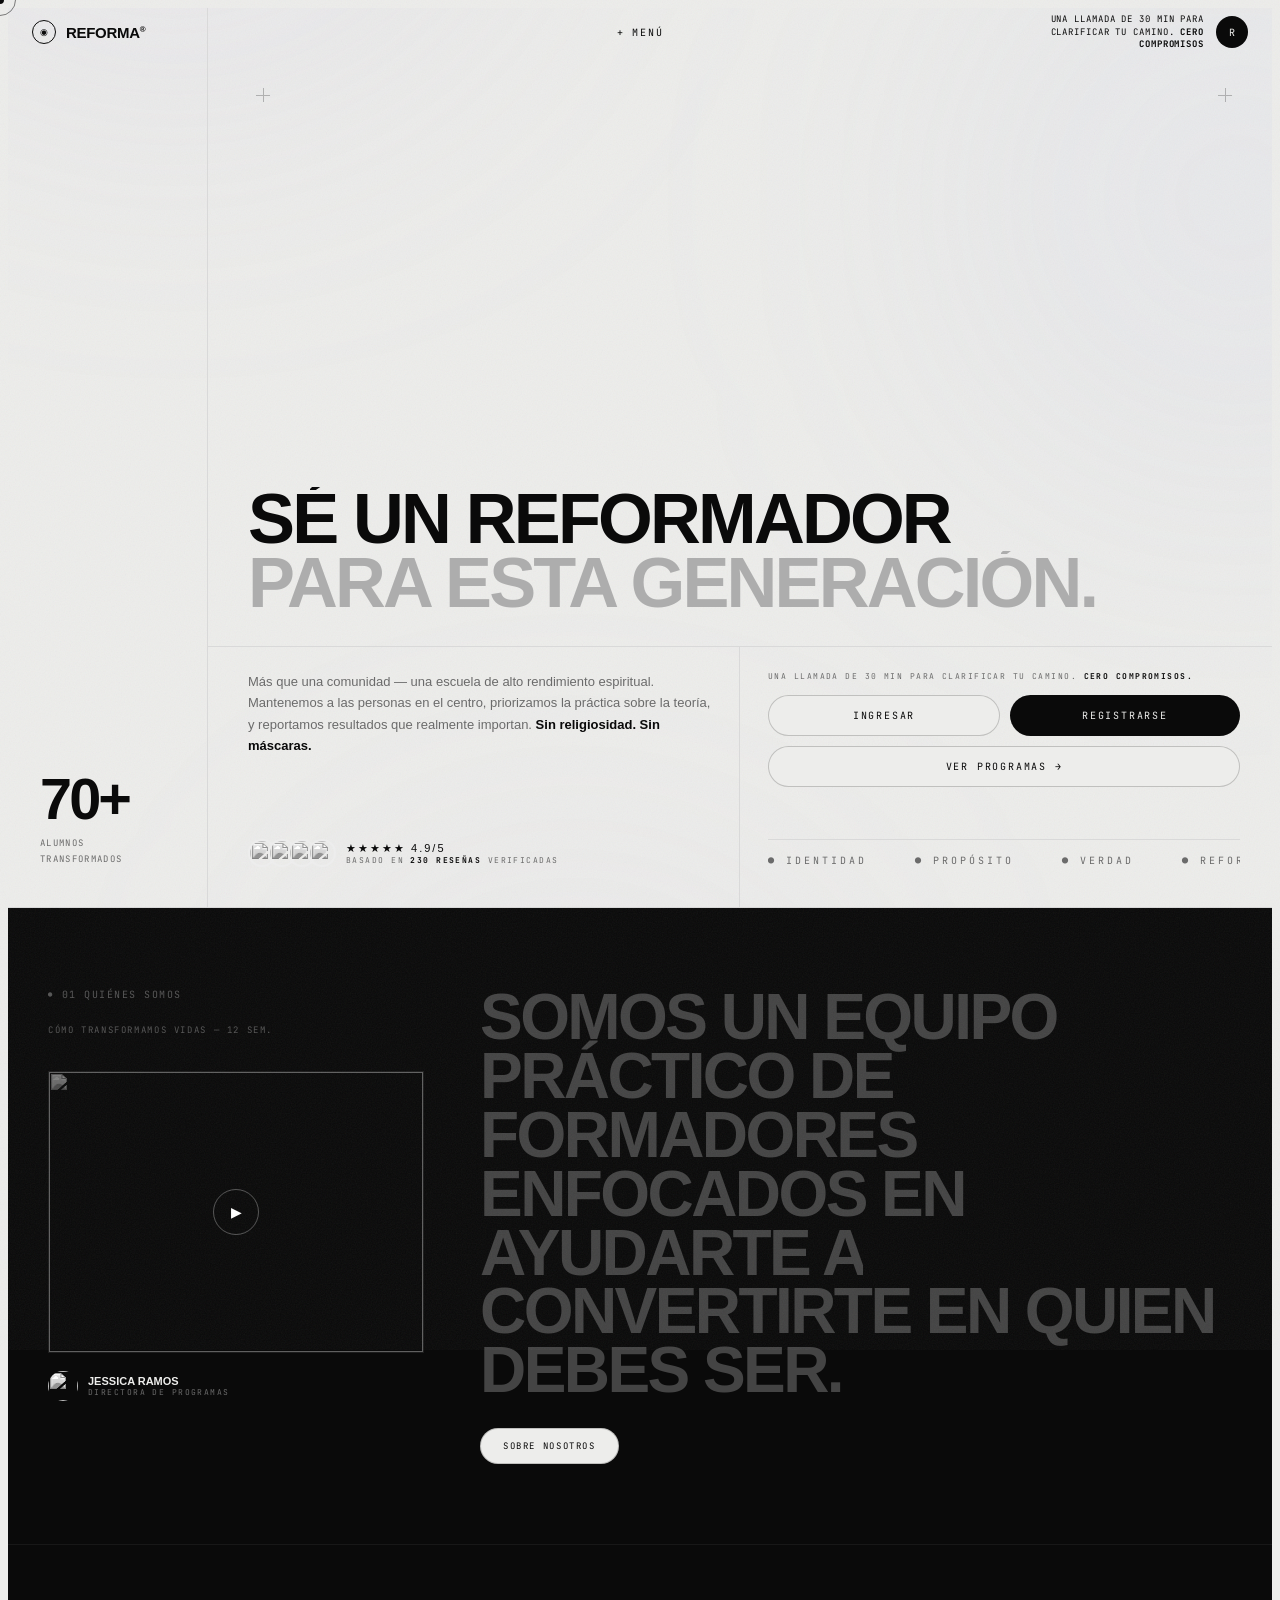
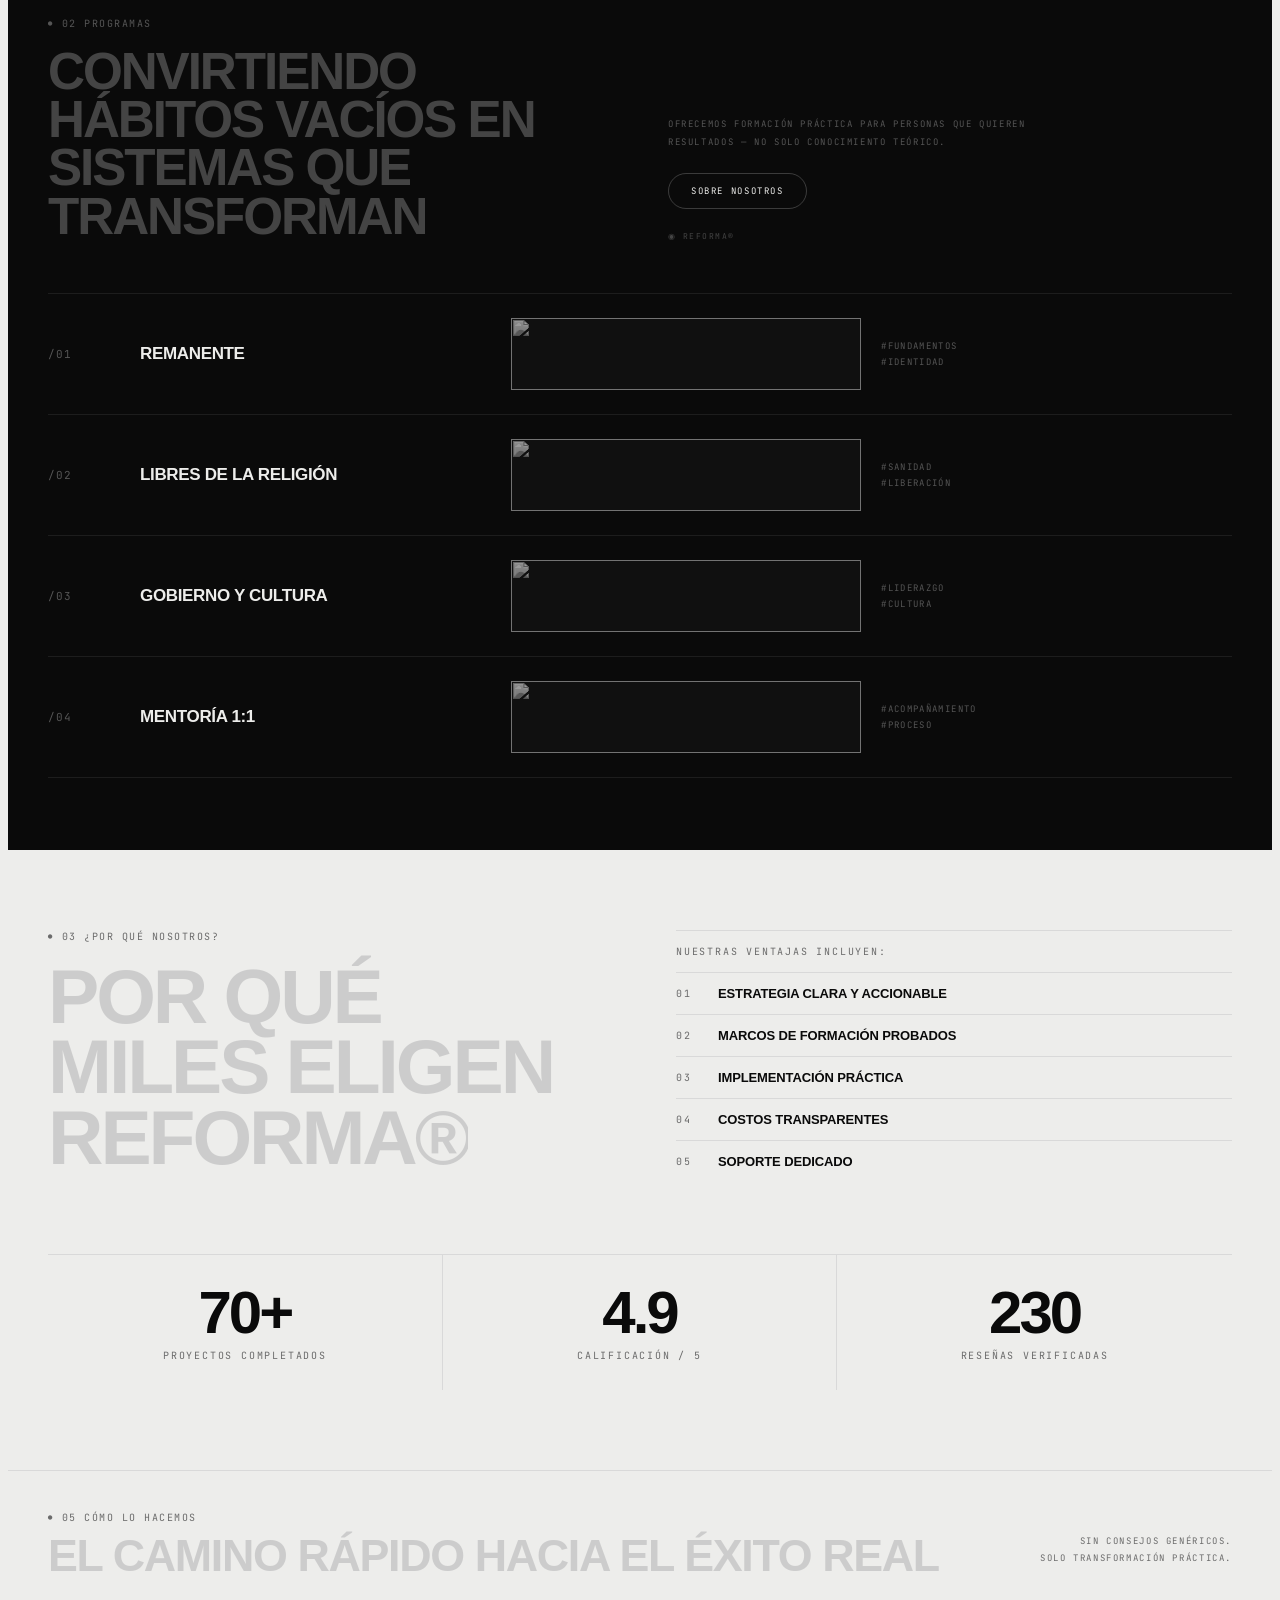
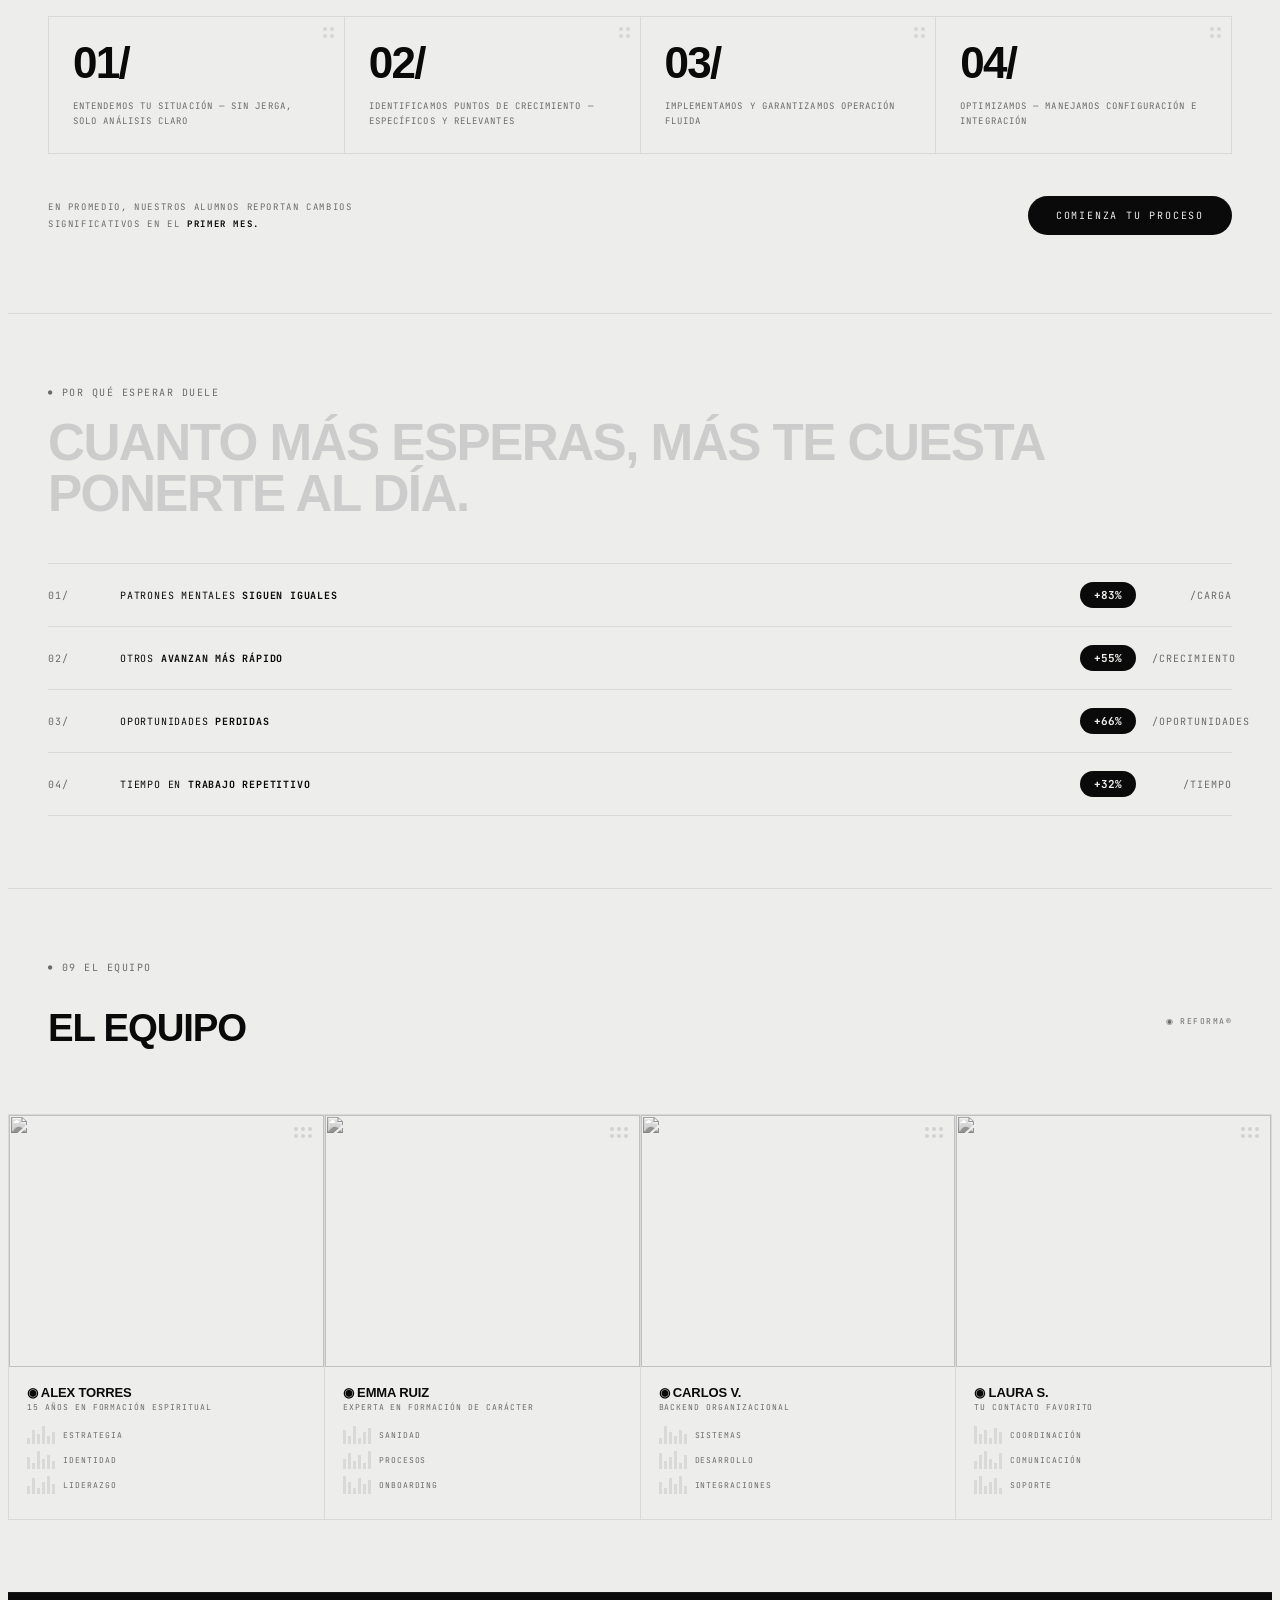
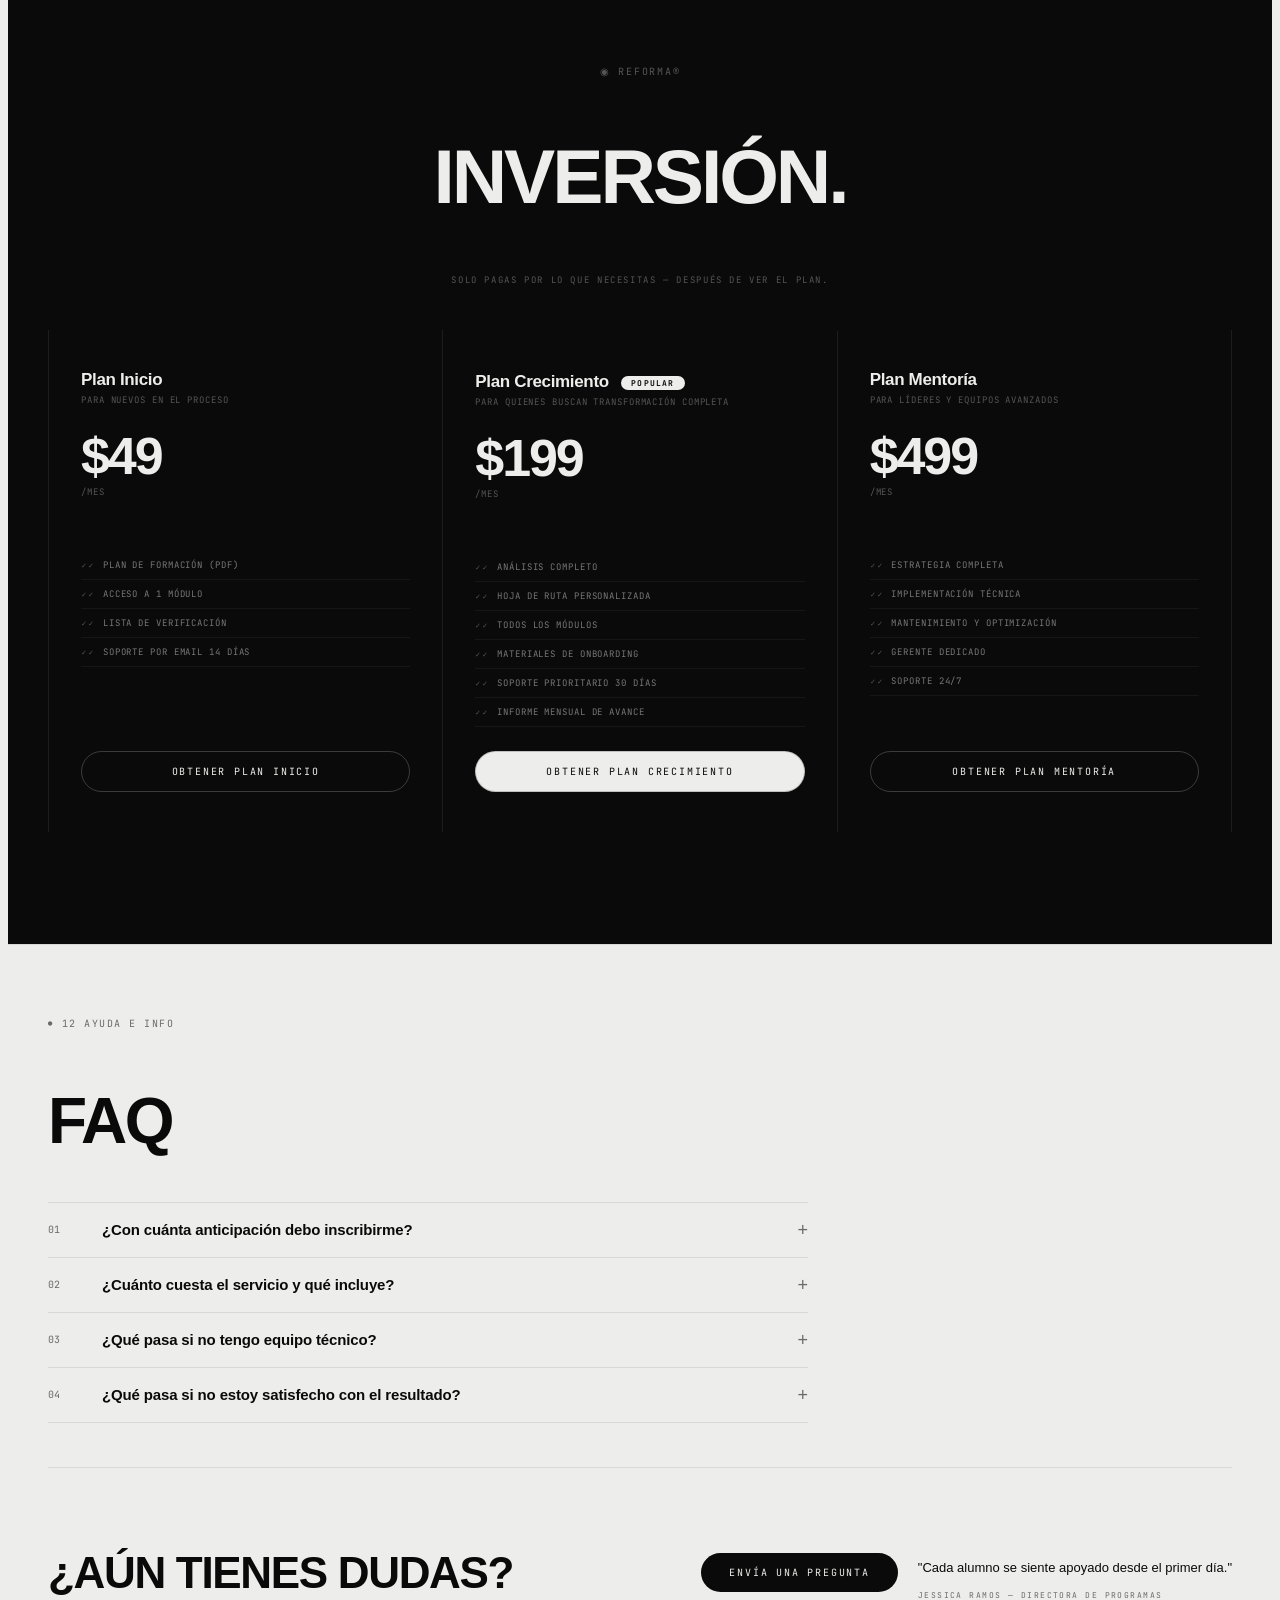
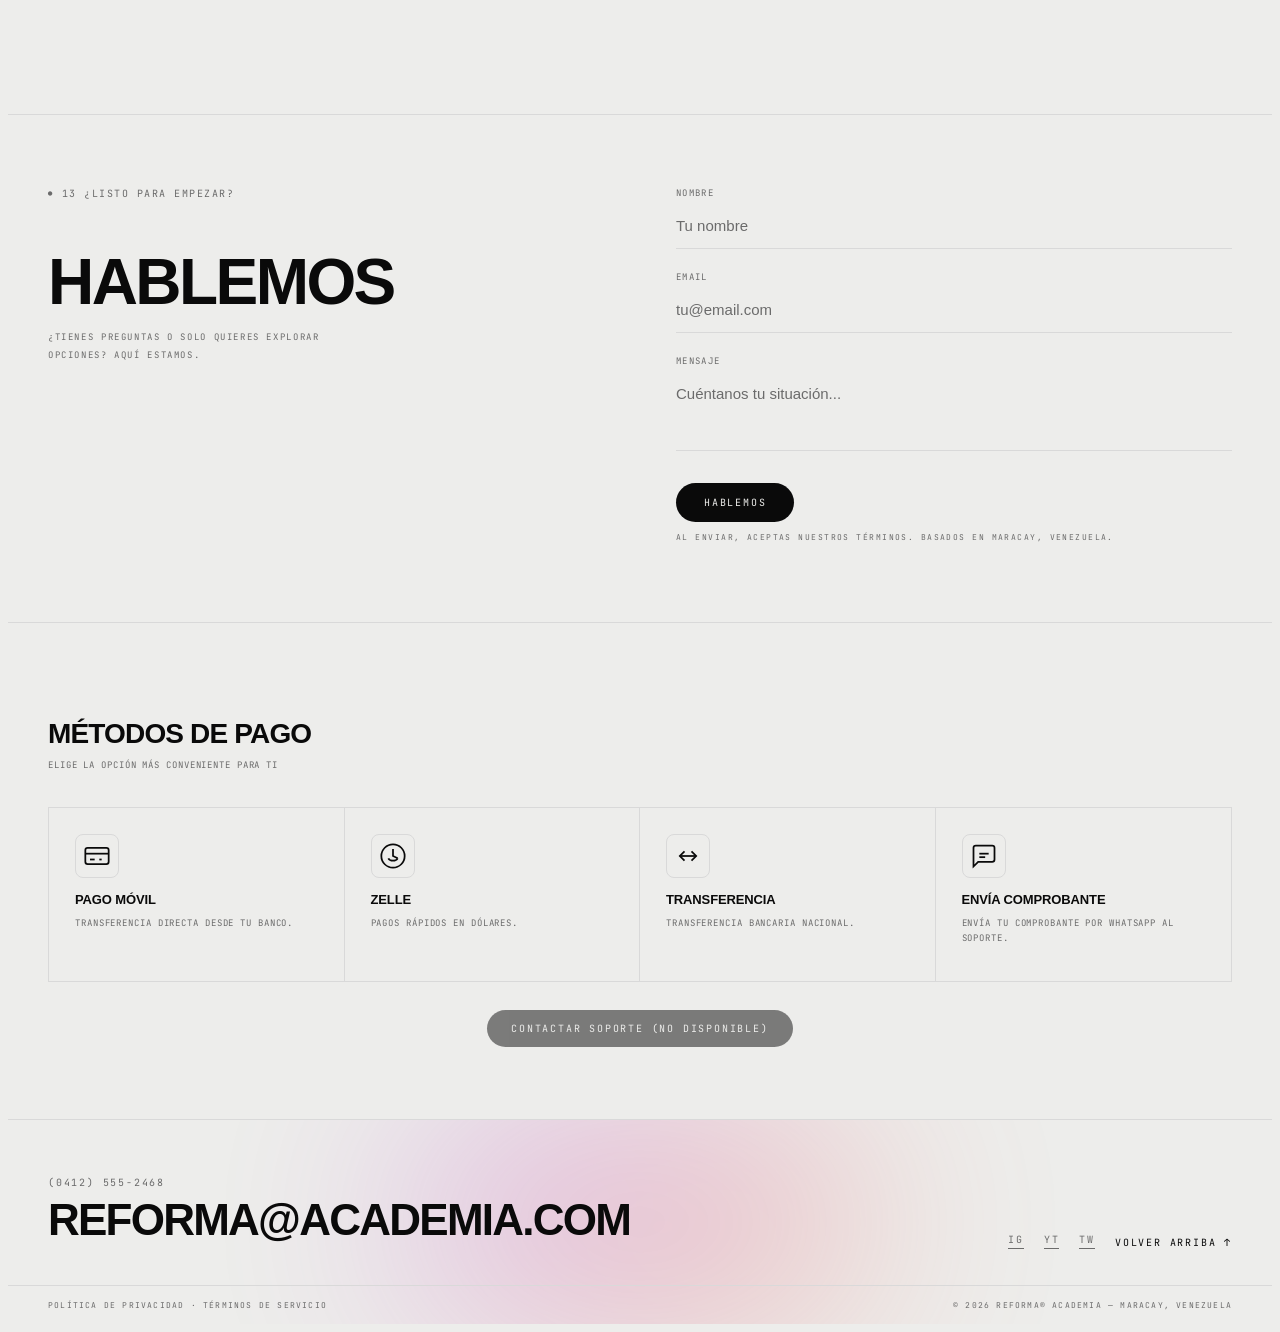
==== commit 3220c2f9: "feat(responsive): mejoras completas mobile/tablet del home - Navbar: botones auth eliminados del nav" ====
--- a/index.html
+++ b/index.html
@@ -104,7 +104,7 @@
     .nav-cta-txt{font-family:'JetBrains Mono',monospace;font-size:9px;letter-spacing:.1em;text-transform:uppercase;text-align:right;line-height:1.4;max-width:160px;color:inherit}
     .nav-avatar{width:32px;height:32px;border-radius:50%;background:var(--ink);display:grid;place-items:center;color:var(--cream);font-size:10px;font-family:'JetBrains Mono',monospace}
     #navbar.dark-nav .nav-avatar{background:var(--cream);color:var(--ink)}
-    .nav-auth-btns{display:flex;align-items:center;gap:8px}
+    .nav-auth-btns{display:none}
     .nav-btn-login{font-family:'JetBrains Mono',monospace;font-size:9px;letter-spacing:.15em;text-transform:uppercase;padding:8px 16px;border-radius:9999px;border:1px solid rgba(10,10,10,.25);background:transparent;color:var(--ink);text-decoration:none;transition:opacity .2s,background .2s}
     .nav-btn-login:hover{background:rgba(10,10,10,.06);opacity:1}
     .nav-btn-registro{font-family:'JetBrains Mono',monospace;font-size:9px;letter-spacing:.15em;text-transform:uppercase;padding:8px 16px;border-radius:9999px;border:none;background:var(--ink);color:var(--cream);text-decoration:none;transition:opacity .2s}
@@ -135,8 +135,8 @@
     .pill-irid-line:hover::after{transform:scaleX(1)}
 
     /* SECTION WRAPPERS */
-    .s-light{background:var(--cream);color:var(--ink);position:relative}
-    .s-dark{background:var(--ink);color:var(--cream);position:relative}
+    .s-light{background:var(--cream);color:var(--ink);position:relative;overflow:hidden}
+    .s-dark{background:var(--ink);color:var(--cream);position:relative;overflow:hidden}
 
     /* MARQUEE */
     .mq-track{display:flex;gap:48px;white-space:nowrap;animation:marquee 32s linear infinite}
@@ -411,20 +411,24 @@
     #toast-container{position:fixed;bottom:24px;right:24px;z-index:9000;display:flex;flex-direction:column;gap:8px}
     .toast{background:var(--ink);color:var(--cream);padding:13px 20px;font-family:'JetBrains Mono',monospace;font-size:9px;letter-spacing:.12em;text-transform:uppercase}
 
-    /* RESPONSIVE */
-    /* ── RESPONSIVE TOKENS ──────────────────────────────────────── */
+    /* ═══════════════════════════════════════════════════
+       RESPONSIVE SYSTEM — REFORMA®
+       ═══════════════════════════════════════════════════ */
+
+    /* ── TOKENS ───────────────────────────────────────── */
     :root { --pad-x: 40px; }
     @media(max-width:900px){ :root{ --pad-x: 24px; } }
     @media(max-width:600px){ :root{ --pad-x: 16px; } }
 
-    /* ── MENU DROPDOWN — full-width en mobile ───────────────────── */
+    /* ── MENU DROPDOWN — full-width en mobile ─────────── */
     @media(max-width:600px){
       #menu-dd{left:0;right:0;width:100%;transform:translateY(-12px);border-radius:0}
       #menu-dd.open{transform:translateY(0)}
     }
 
-    /* ── TABLET ≤900px ──────────────────────────────────────────── */
+    /* ── TABLET ≤900px ────────────────────────────────── */
     @media(max-width:900px){
+
       /* Navbar */
       .nav-cta-txt,.nav-avatar{ display:none }
 
@@ -439,11 +443,24 @@
       .hero-desc-col{ border-right:none; border-bottom:1px solid var(--line); padding:20px var(--pad-x) 28px }
       .hero-cta-col{ padding:20px var(--pad-x) 28px }
 
-      /* Secciones internas */
+      /* Grids de secciones — colapsar a columna única */
+      .grid-about{ grid-template-columns:1fr !important; gap:32px !important }
+      .grid-services-header{ grid-template-columns:1fr !important; gap:24px !important; padding:48px 0 36px !important }
+      .grid-why{ grid-template-columns:1fr !important; gap:36px !important }
+      .grid-metrics{ grid-template-columns:1fr 1fr !important }
+      .grid-metrics .metric-cell{ border-right:none !important; border-bottom:1px solid var(--line) }
+
+      /* Servicios */
       .svc-row{ grid-template-columns:40px 1fr }
       .svc-thumb,.svc-tag{ display:none }
+
+      /* Equipo */
       .team-grid{ grid-template-columns:1fr 1fr }
+
+      /* Proceso */
       .proc-grid{ grid-template-columns:1fr 1fr }
+
+      /* Precios */
       .price-grid{ grid-template-columns:1fr }
       .price-card{ padding:32px var(--pad-x) }
 
@@ -458,7 +475,7 @@
       .auth-container{ grid-template-columns:1fr }
       .auth-left-admin{ display:none }
 
-      /* Admin (legacy en index) */
+      /* Admin */
       .admin-section-grid{ grid-template-columns:1fr }
       .admin-stats-grid{ grid-template-columns:1fr 1fr }
       .payment-grid{ grid-template-columns:1fr 1fr }
@@ -468,26 +485,48 @@
       .viewer-layout{ grid-template-columns:1fr }
       .viewer-sidebar{ display:none }
 
+      /* Sección HABLEMOS */
+      .grid-contact{ grid-template-columns:1fr !important; gap:36px !important }
+
       /* Footer */
       .footer-main{ padding:40px var(--pad-x) 28px }
       .footer-bar{ padding:14px var(--pad-x); flex-direction:column; gap:8px; text-align:center }
       #metodos-pago{ padding:48px var(--pad-x) }
     }
 
-    /* ── MOBILE ≤600px ──────────────────────────────────────────── */
+    /* ── MOBILE ≤600px ────────────────────────────────── */
     @media(max-width:600px){
-      /* Navbar: solo logo + trigger */
-      .nav-inner{ grid-template-columns:1fr auto }
-      .nav-auth-btns{ display:none }
-
-      /* Hero */
+
+      /* Navbar: logo + menú en una sola fila */
+      .nav-inner{
+        grid-template-columns:1fr auto;
+        height:auto;
+        padding:0 var(--pad-x);
+      }
+      .nav-right{ display:none }
+
+      /* Hero: ocultar stat col en mobile (datos aparecen en sección métricas abajo) */
+      .hero-stat-col{ display:none }
+      .hero-main-col{ padding-top:32px }
+      #hero{ min-height:calc(100dvh - 64px); margin-top:64px }
       .hero-hl{ font-size:clamp(28px,9vw,48px); padding:0 var(--pad-x) }
-      .hero-stat-col{ padding-top:80px }
+
+      /* Sección HABLEMOS */
+      .grid-contact{ grid-template-columns:1fr !important; gap:36px !important }
+
+      /* Footer */
+      .grid-footer{ grid-template-columns:1fr !important; gap:24px !important }
+      .footer-links{ justify-content:flex-start !important; border-top:1px solid var(--line); padding-top:20px; margin-top:4px }
+      .footer-back-top{ margin-left:auto }
+
+      /* Grids de secciones en mobile */
+      .grid-metrics{ grid-template-columns:1fr !important }
+      .grid-metrics .metric-cell{ border-right:none !important; border-bottom:1px solid var(--line) }
 
       /* Servicios */
       .svc-row{ gap:12px; padding:20px 0 }
 
-      /* Team */
+      /* Equipo */
       .team-grid{ grid-template-columns:1fr 1fr }
 
       /* Precios */
@@ -495,14 +534,29 @@
 
       /* Formularios */
       .form-card{ padding:32px var(--pad-x) }
+
+      /* Títulos grandes — reducir clamp mínimo */
+      .grid-about h2{ font-size:clamp(28px,8vw,76px) !important; word-break:break-word }
+      .grid-services-header h2{ font-size:clamp(24px,7vw,60px) !important; word-break:break-word }
+      .grid-why h2{ font-size:clamp(36px,10vw,96px) !important; word-break:break-word }
+      .scroll-wipe-text{ word-break:break-word; overflow-wrap:break-word }
+
+      /* Barras de estadísticas */
+      .bar-row{ gap:10px }
+      .bar-lbl{ font-size:9px }
 
       /* Footer */
       .footer-main{ padding:32px var(--pad-x) 20px }
       .footer-bar{ padding:12px var(--pad-x) }
     }
 
-    /* ── SMALL MOBILE ≤480px ────────────────────────────────────── */
+    /* ── SMALL MOBILE ≤480px ──────────────────────────── */
     @media(max-width:480px){
+      /* Títulos grandes en secciones oscuras */
+      .grid-about h2{ font-size:clamp(26px,8vw,52px) !important; word-break:break-word }
+      .grid-services-header h2{ font-size:clamp(22px,7vw,44px) !important; word-break:break-word }
+      .grid-why h2{ font-size:clamp(32px,10vw,60px) !important; word-break:break-word }
+      .scroll-wipe-text{ word-break:break-word }
       .hero-hl{ font-size:clamp(24px,10vw,40px); letter-spacing:-.03em; line-height:.95 }
       .hero-stat-num{ font-size:clamp(32px,10vw,48px) }
       .team-grid{ grid-template-columns:1fr }
@@ -510,8 +564,9 @@
       .admin-stats-grid{ grid-template-columns:1fr }
       .payment-grid{ grid-template-columns:1fr }
       .price-card{ padding:28px var(--pad-x) }
-      .acc-trigger{ padding:14px 0 }
-      .acc-content{ padding:0 32px 14px }
+      .acc-trigger{ padding:14px 0; gap:8px }
+      .acc-content{ padding:0 28px 14px }
+      .acc-q{ font-size:13px }
     }
 
     /* ═══════════════════════════════════════════════════
@@ -861,7 +916,10 @@
           <div>
             <div class="ml" style="margin-bottom:14px;font-size:8px;">UNA LLAMADA DE 30 MIN PARA CLARIFICAR TU CAMINO. <strong style="color:var(--ink)">CERO COMPROMISOS.</strong></div>
             <div style="display:flex;flex-direction:column;gap:10px;">
-              <a href="#/registro" class="pill-dark" style="justify-content:center;width:100%;box-sizing:border-box;">ÚNETE A LA REFORMA</a>
+              <div style="display:flex;gap:10px;">
+                <a href="#/login" class="pill-light" style="justify-content:center;flex:1;box-sizing:border-box;">INGRESAR</a>
+                <a href="#/registro" class="pill-dark" style="justify-content:center;flex:1;box-sizing:border-box;">REGISTRARSE</a>
+              </div>
               <a href="#/cursos" class="pill-light" style="justify-content:center;width:100%;box-sizing:border-box;">VER PROGRAMAS →</a>
             </div>
           </div>
@@ -882,10 +940,10 @@
 
   <!-- ABOUT DARK STRIP -->
   <section class="s-dark" style="padding:80px 0;">
-    <div style="max-width:1440px;margin:0 auto;padding:0 40px;">
+    <div class="section-inner" style="max-width:1440px;margin:0 auto;padding:0 var(--pad-x);">
       <div class="gm" style="top:-18px;left:40px;color:var(--cream)"></div>
       <div class="gm" style="top:-18px;right:40px;color:var(--cream)"></div>
-      <div style="display:grid;grid-template-columns:1fr 2fr;gap:56px;align-items:start;">
+      <div class="grid-about" style="display:grid;grid-template-columns:1fr 2fr;gap:56px;align-items:start;">
         <div>
           <div class="sid ml" style="color:#555;margin-bottom:20px;">01 QUIÉNES SOMOS</div>
           <div class="ml" style="color:#555;font-size:9px;line-height:2;margin-bottom:32px;">CÓMO TRANSFORMAMOS VIDAS — 12 SEM.</div>
@@ -912,8 +970,8 @@
 
   <!-- SERVICES DARK -->
   <section class="s-dark" style="padding:0 0 72px;border-top:1px solid rgba(255,255,255,.06);">
-    <div style="max-width:1440px;margin:0 auto;padding:0 40px;">
-      <div style="display:grid;grid-template-columns:1fr 1fr;gap:56px;align-items:end;padding:72px 0 52px;">
+    <div class="section-inner" style="max-width:1440px;margin:0 auto;padding:0 var(--pad-x);">
+      <div class="grid-services-header" style="display:grid;grid-template-columns:1fr 1fr;gap:56px;align-items:end;padding:72px 0 52px;">
         <div>
           <div class="sid ml" style="color:#555;margin-bottom:18px;">02 PROGRAMAS</div>
           <h2 class="scroll-wipe-text" style="font-size:clamp(28px,4vw,60px);font-weight:900;letter-spacing:-.04em;text-transform:uppercase;line-height:.94;">
@@ -952,9 +1010,9 @@
   </section>
 
   <!-- WHY US CREAM -->
-  <section class="s-light" style="padding:80px 40px;">
+  <section class="s-light" style="padding:80px var(--pad-x);">
     <div style="max-width:1440px;margin:0 auto;">
-      <div style="display:grid;grid-template-columns:1fr 1fr;gap:72px;align-items:start;">
+      <div class="grid-why" style="display:grid;grid-template-columns:1fr 1fr;gap:72px;align-items:start;">
         <div>
           <div class="sid ml" style="margin-bottom:18px;">03 ¿POR QUÉ NOSOTROS?</div>
           <h2 class="scroll-wipe-text" style="font-size:clamp(44px,6vw,96px);font-weight:900;letter-spacing:-.04em;text-transform:uppercase;line-height:.92;">
@@ -973,8 +1031,8 @@
         </div>
       </div>
       <!-- Metrics -->
-      <div style="margin-top:72px;border-top:1px solid var(--line);display:grid;grid-template-columns:repeat(3,1fr);">
-        <div style="padding:28px;border-right:1px solid var(--line);text-align:center;"><div style="font-size:60px;font-weight:900;letter-spacing:-.05em;line-height:1;" class="count-up" data-target="70" data-suffix="+">0+</div><div class="ml" style="margin-top:6px;">PROYECTOS COMPLETADOS</div></div>
+      <div class="grid-metrics" style="margin-top:72px;border-top:1px solid var(--line);display:grid;grid-template-columns:repeat(3,1fr);">
+        <div class="metric-cell" style="padding:28px;border-right:1px solid var(--line);text-align:center;"><div style="font-size:60px;font-weight:900;letter-spacing:-.05em;line-height:1;" class="count-up" data-target="70" data-suffix="+">0+</div><div class="ml" style="margin-top:6px;">PROYECTOS COMPLETADOS</div></div>
         <div style="padding:28px;border-right:1px solid var(--line);text-align:center;"><div style="font-size:60px;font-weight:900;letter-spacing:-.05em;line-height:1;" class="count-up" data-target="4.9" data-dec="1">0</div><div class="ml" style="margin-top:6px;">CALIFICACIÓN / 5</div></div>
         <div style="padding:28px;text-align:center;"><div style="font-size:60px;font-weight:900;letter-spacing:-.05em;line-height:1;" class="count-up" data-target="230">0</div><div class="ml" style="margin-top:6px;">RESEÑAS VERIFICADAS</div></div>
       </div>
@@ -982,7 +1040,7 @@
   </section>
 
   <!-- PROCESS CREAM -->
-  <section class="s-light" style="padding:0 40px 72px;border-top:1px solid var(--line);">
+  <section class="s-light" style="padding:0 var(--pad-x) 72px;border-top:1px solid var(--line);">
     <div style="max-width:1440px;margin:0 auto;">
       <div style="display:flex;justify-content:space-between;align-items:flex-end;padding-top:40px;margin-bottom:40px;flex-wrap:wrap;gap:20px;">
         <div><div class="sid ml" style="margin-bottom:10px;">05 CÓMO LO HACEMOS</div><h2 class="scroll-wipe-text" style="font-size:clamp(26px,3.5vw,52px);font-weight:900;letter-spacing:-.03em;text-transform:uppercase;line-height:.94;">EL CAMINO RÁPIDO<br/>HACIA EL ÉXITO REAL</h2></div>
@@ -1002,7 +1060,7 @@
   </section>
 
   <!-- COST OF WAITING -->
-  <section class="s-light" style="padding:72px 40px;border-top:1px solid var(--line);">
+  <section class="s-light" style="padding:72px var(--pad-x);border-top:1px solid var(--line);">
     <div style="max-width:1440px;margin:0 auto;">
       <div class="sid ml" style="margin-bottom:18px;">POR QUÉ ESPERAR DUELE</div>
       <h2 class="scroll-wipe-text" style="font-size:clamp(26px,4vw,60px);font-weight:900;letter-spacing:-.03em;text-transform:uppercase;line-height:1;margin-bottom:44px;">CUANTO MÁS ESPERAS,<br/>MÁS TE CUESTA<br/>PONERTE AL DÍA.</h2>
@@ -1017,7 +1075,7 @@
 
   <!-- TEAM -->
   <section class="s-light" style="padding:72px 0;border-top:1px solid var(--line);">
-    <div style="max-width:1440px;margin:0 auto;padding:0 40px 32px;display:flex;justify-content:space-between;align-items:center;flex-wrap:wrap;gap:12px;">
+    <div class="team-header" style="max-width:1440px;margin:0 auto;padding:0 var(--pad-x) 32px;display:flex;justify-content:space-between;align-items:center;flex-wrap:wrap;gap:12px;">
       <div><div class="sid ml" style="margin-bottom:8px;">09 EL EQUIPO</div><h2 style="font-size:clamp(24px,3vw,44px);font-weight:900;letter-spacing:-.03em;text-transform:uppercase;">EL EQUIPO</h2></div>
       <div class="ml" style="font-size:8px;">◉ REFORMA®</div>
     </div>
@@ -1037,7 +1095,7 @@
 
   <!-- PRICING DARK -->
   <section class="s-dark" style="padding:72px 0;border-top:1px solid rgba(255,255,255,.06);">
-    <div style="max-width:1440px;margin:0 auto;padding:0 40px 40px;">
+    <div class="section-inner" style="max-width:1440px;margin:0 auto;padding:0 var(--pad-x) 40px;">
       <div style="text-align:center;margin-bottom:44px;">
         <div class="ml" style="color:#555;margin-bottom:8px;">◉ REFORMA®</div>
         <h2 style="font-size:clamp(36px,6vw,88px);font-weight:900;letter-spacing:-.04em;text-transform:uppercase;color:var(--cream);line-height:.9;">INVERSIÓN.</h2>
@@ -1067,7 +1125,7 @@
   </section>
 
   <!-- FAQ -->
-  <section class="s-light" style="padding:72px 40px;border-top:1px solid var(--line);">
+  <section class="s-light" style="padding:72px var(--pad-x);border-top:1px solid var(--line);">
     <div style="max-width:1440px;margin:0 auto;">
       <div class="sid ml" style="margin-bottom:14px;">12 AYUDA E INFO</div>
       <h2 style="font-size:clamp(36px,5vw,76px);font-weight:900;letter-spacing:-.04em;text-transform:uppercase;margin-bottom:44px;">FAQ</h2>
@@ -1088,8 +1146,9 @@
   </section>
 
   <!-- CONTACT -->
-  <section class="s-light" style="padding:72px 40px;border-top:1px solid var(--line);">
-    <div style="max-width:1440px;margin:0 auto;display:grid;grid-template-columns:1fr 1fr;gap:72px;align-items:start;">
+  <section class="s-light" style="padding:72px var(--pad-x);border-top:1px solid var(--line);">
+    <div style="max-width:1440px;margin:0 auto;" class="grid-contact-outer">
+    <div class="grid-contact" style="display:grid;grid-template-columns:1fr 1fr;gap:72px;align-items:start;">
       <div>
         <div class="sid ml" style="margin-bottom:14px;">13 ¿LISTO PARA EMPEZAR?</div>
         <h2 style="font-size:clamp(32px,5vw,76px);font-weight:900;letter-spacing:-.04em;text-transform:uppercase;line-height:.92;margin-bottom:18px;">HABLEMOS</h2>
@@ -1102,6 +1161,7 @@
         <a href="#/registro" class="pill-dark pill-irid-line">HABLEMOS</a>
         <p class="ml" style="margin-top:10px;font-size:8px;">AL ENVIAR, ACEPTAS NUESTROS TÉRMINOS. BASADOS EN MARACAY, VENEZUELA.</p>
       </div>
+    </div>
     </div>
   </section>
 
@@ -1142,16 +1202,16 @@
   <footer id="site-footer">
     <div class="footer-irid"></div>
     <div class="footer-main">
-      <div style="display:grid;grid-template-columns:1fr 1fr;gap:40px;align-items:end;">
+      <div class="grid-footer" style="display:grid;grid-template-columns:1fr 1fr;gap:40px;align-items:end;">
         <div>
           <div class="ml" style="margin-bottom:6px;">(0412) 555-2468</div>
           <div class="footer-contact">REFORMA@ACADEMIA.COM</div>
         </div>
-        <div style="display:flex;justify-content:flex-end;align-items:flex-end;gap:20px;flex-wrap:wrap;">
+        <div class="footer-links" style="display:flex;justify-content:flex-end;align-items:flex-end;gap:20px;flex-wrap:wrap;">
           <a href="#" class="ml" style="text-decoration:none;border-bottom:1px solid var(--muted);padding-bottom:2px;">IG</a>
           <a href="#" class="ml" style="text-decoration:none;border-bottom:1px solid var(--muted);padding-bottom:2px;">YT</a>
           <a href="#" class="ml" style="text-decoration:none;border-bottom:1px solid var(--muted);padding-bottom:2px;">TW</a>
-          <a href="#/" class="ml" style="text-decoration:none;color:var(--ink);">VOLVER ARRIBA ↑</a>
+          <a href="#/" class="ml footer-back-top" style="text-decoration:none;color:var(--ink);">VOLVER ARRIBA ↑</a>
         </div>
       </div>
     </div>
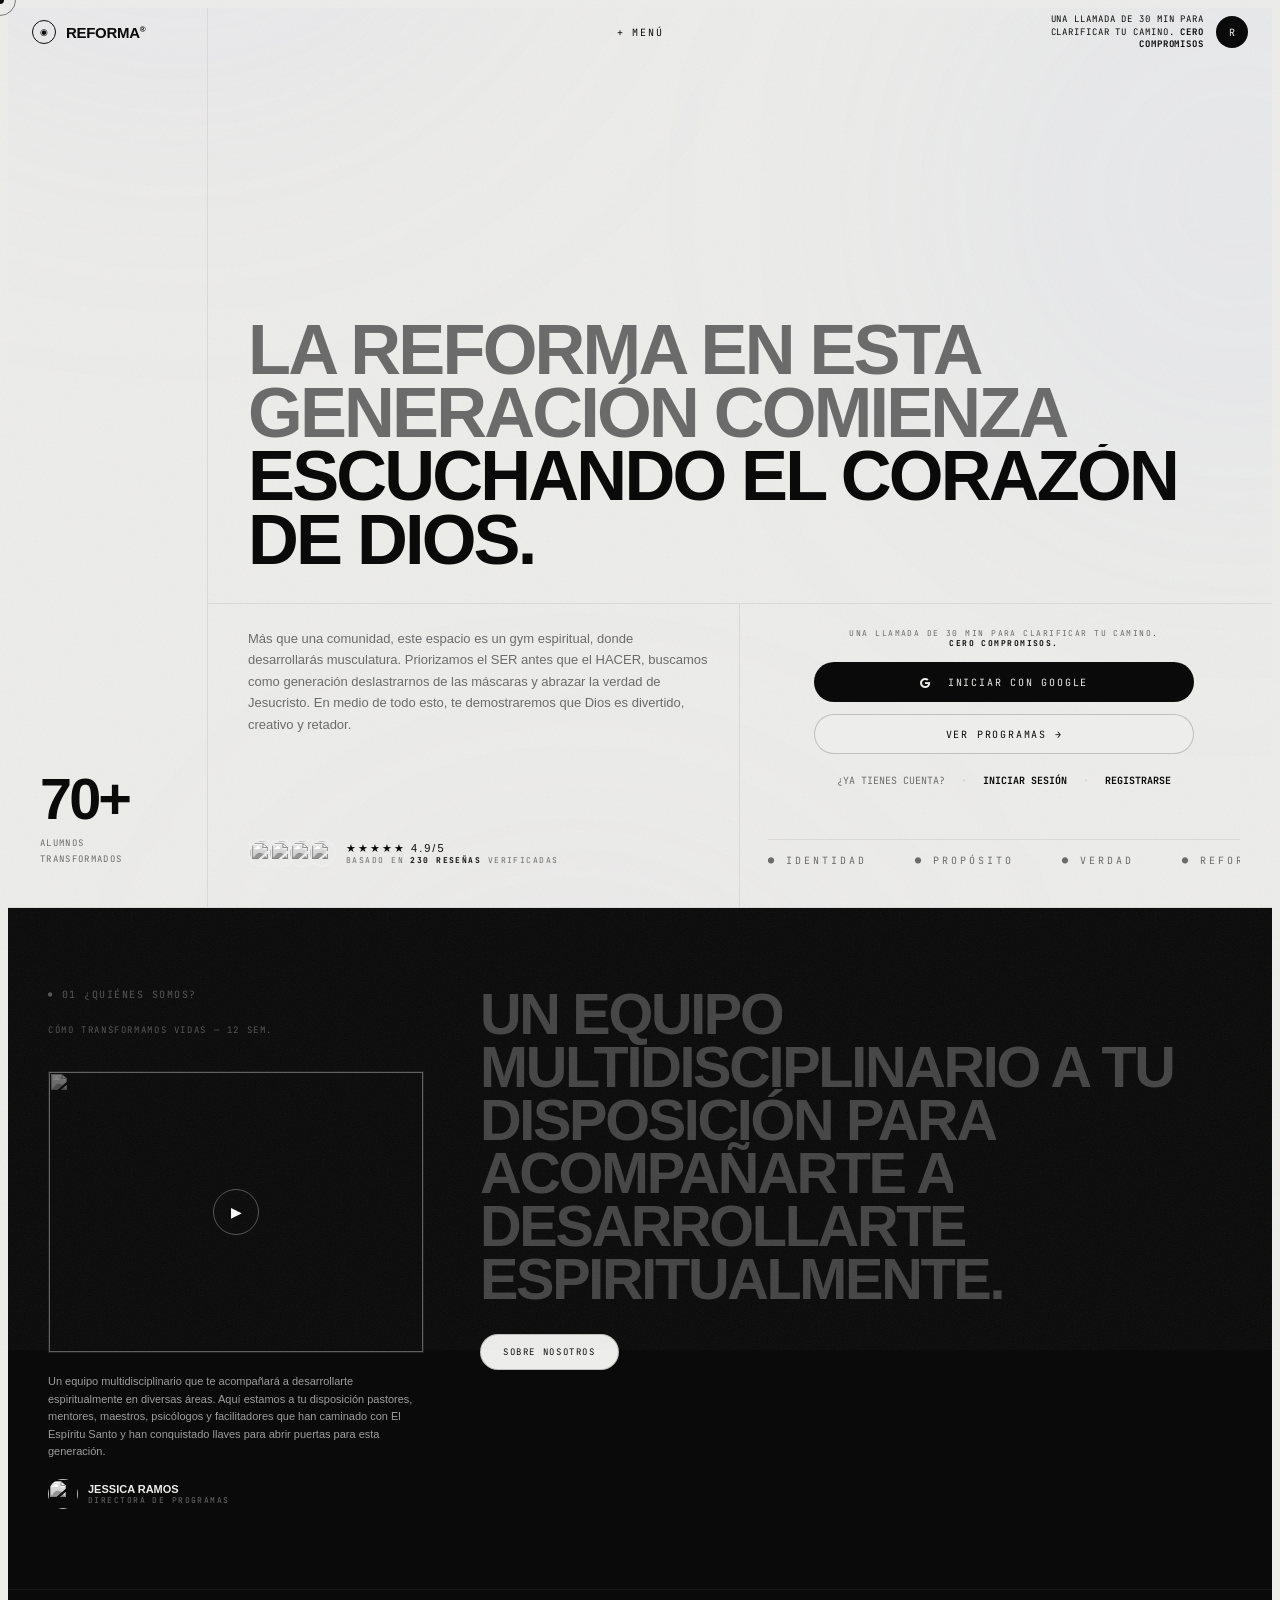
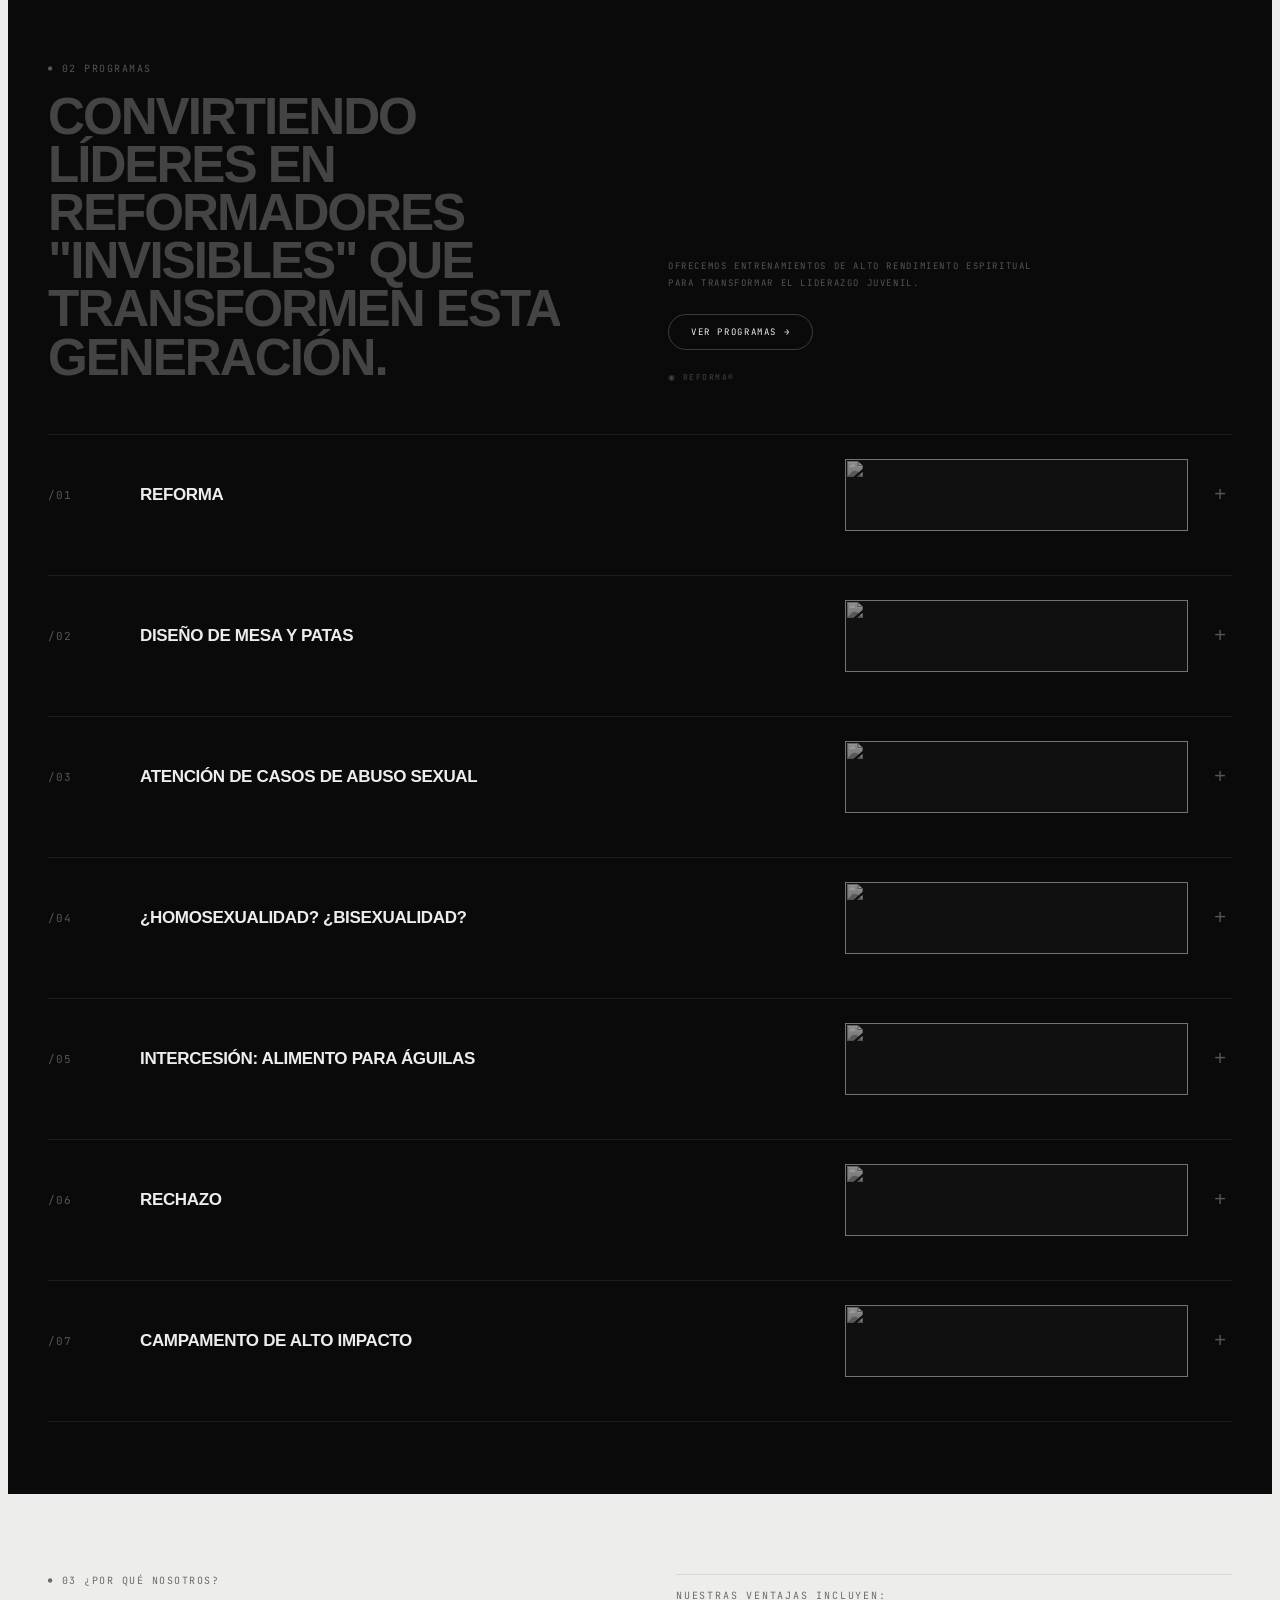
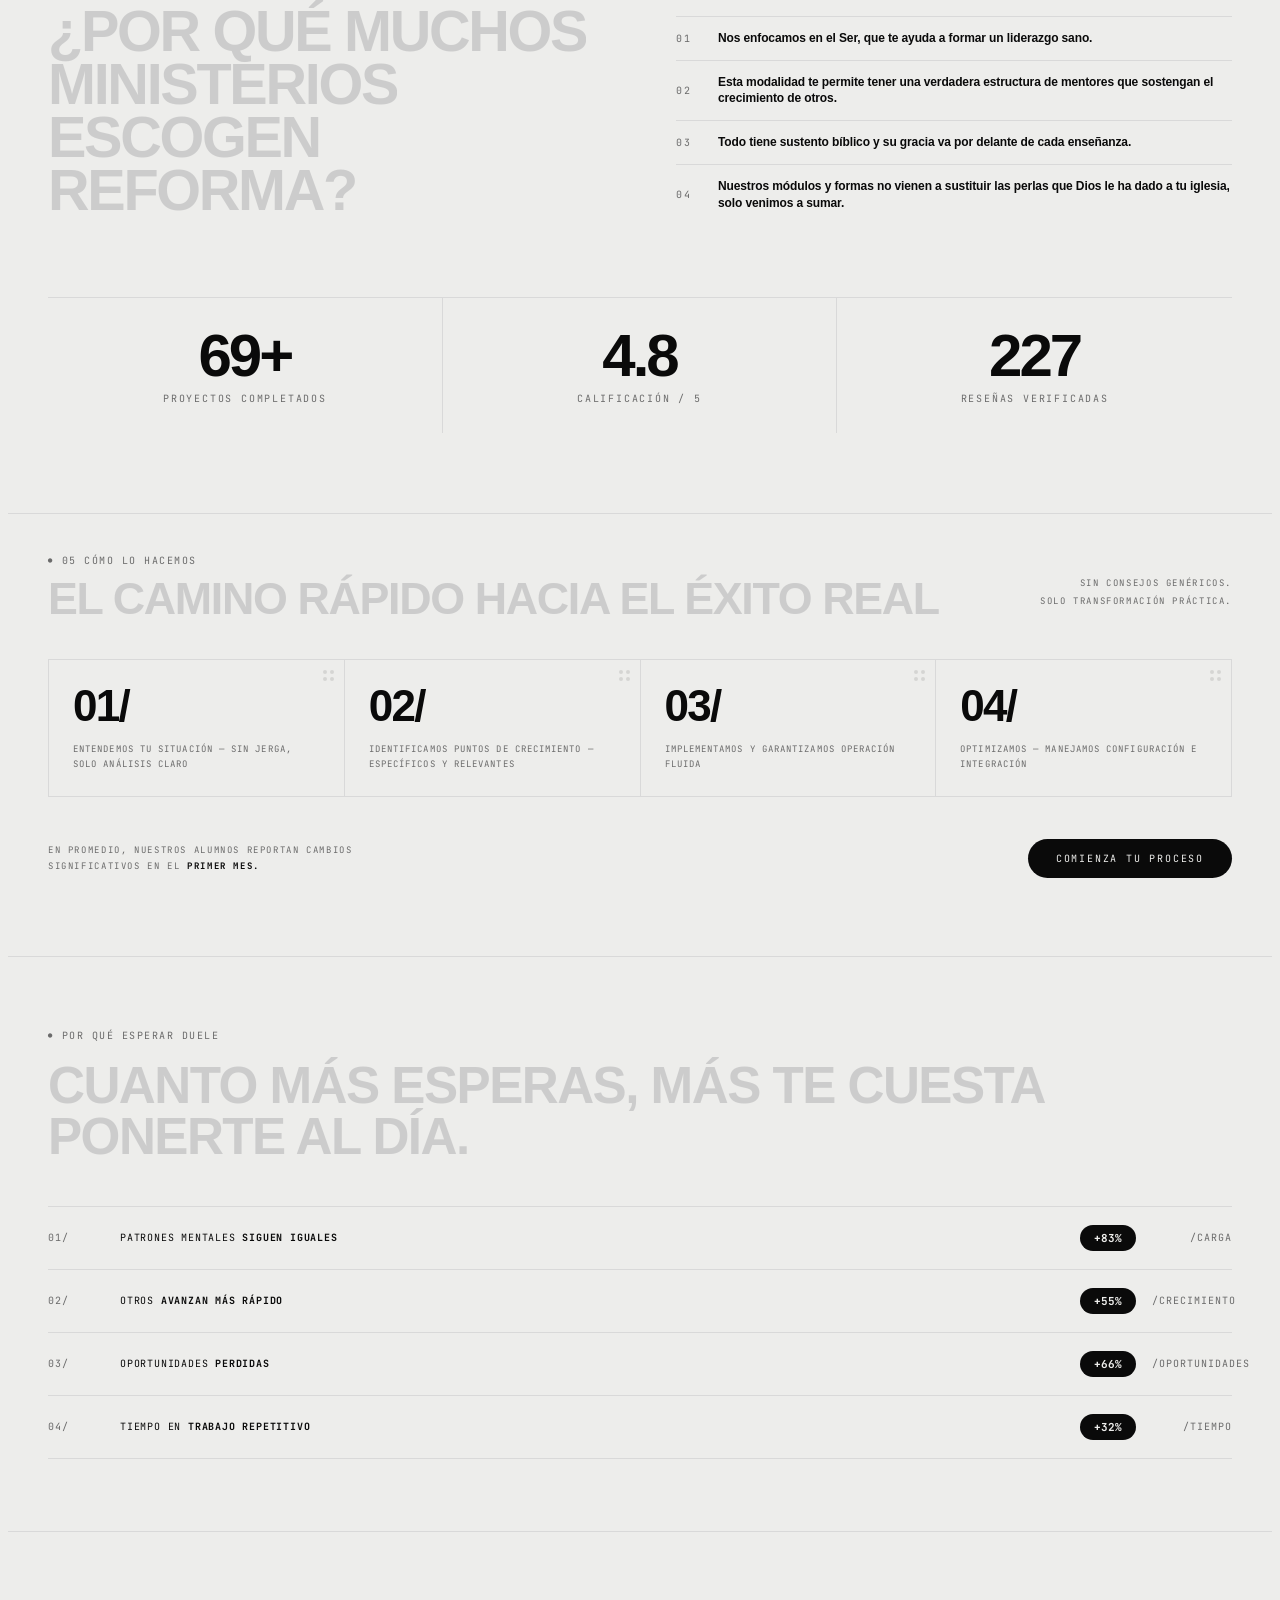
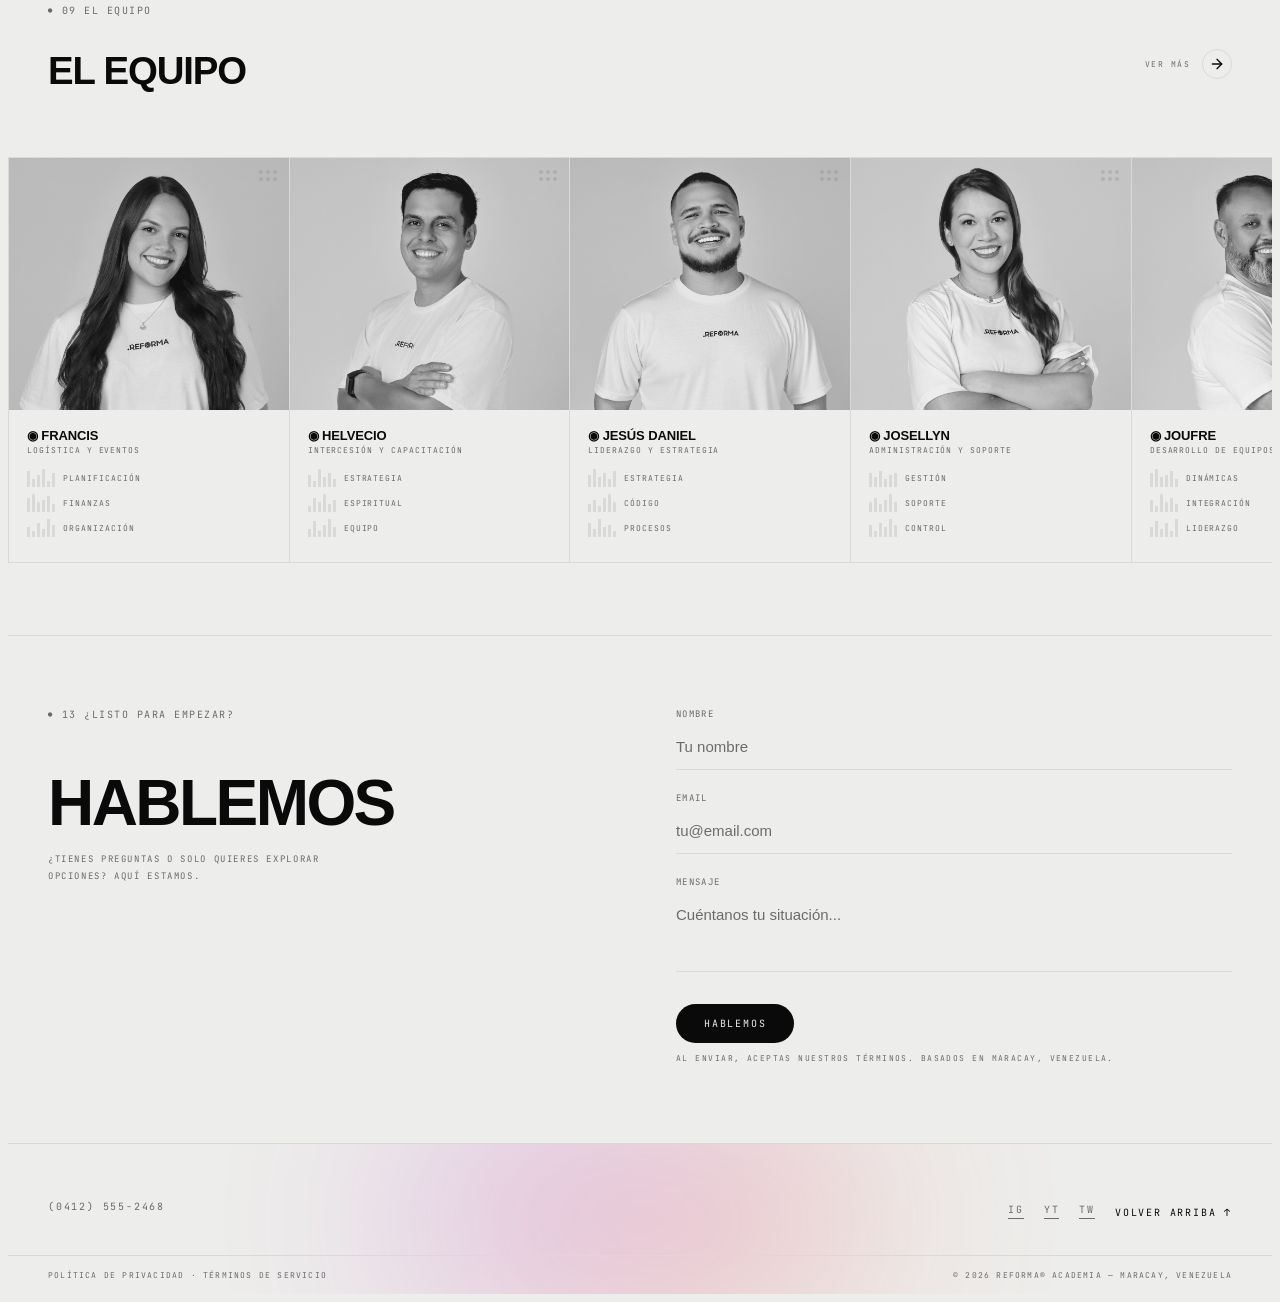
==== commit 4bb1ad2d: "feat: frontend improvements, accordion, and adjustments" ====
--- a/index.html
+++ b/index.html
@@ -1,2047 +1,1716 @@
 <!DOCTYPE html>
 <html lang="es">
+
 <head>
   <meta charset="UTF-8" />
   <meta name="viewport" content="width=device-width, initial-scale=1.0, maximum-scale=1.0, user-scalable=no" />
-  <meta name="description" content="Reforma Academia: Una escuela de alto rendimiento espiritual. Sin religiosidad. Sin máscaras. Solo entrenamiento real." />
+  <meta name="description"
+    content="Reforma Academia: Una escuela de alto rendimiento espiritual. Sin religiosidad. Sin máscaras. Solo entrenamiento real." />
   <meta name="theme-color" content="#EDEDEB">
   <title>REFORMA® | Entrena tu Espíritu</title>
+  
+  <!-- SEO & Canonical -->
+  <link rel="canonical" href="https://juventudreforma.com" />
+
+  <!-- Open Graph / Facebook -->
+  <meta property="og:type" content="website" />
+  <meta property="og:url" content="https://juventudreforma.com" />
+  <meta property="og:title" content="REFORMA® | Entrena tu Espíritu" />
+  <meta property="og:description" content="Reforma Academia: Una escuela de alto rendimiento espiritual. Sin religiosidad. Sin máscaras. Solo entrenamiento real." />
+  <meta property="og:image" content="https://juventudreforma.com/assets/img/og-image-large.jpg" />
+  <meta property="og:image:width" content="1201" />
+  <meta property="og:image:height" content="631" />
+  <meta property="og:image:alt" content="REFORMA - Entrena tu Espíritu" />
+  <meta property="og:site_name" content="REFORMA" />
+  <meta property="og:locale" content="es_ES" />
+
+  <!-- Twitter -->
+  <meta name="twitter:card" content="summary_large_image" />
+  <meta name="twitter:url" content="https://juventudreforma.com" />
+  <meta name="twitter:title" content="REFORMA® | Entrena tu Espíritu" />
+  <meta name="twitter:description" content="Reforma Academia: Una escuela de alto rendimiento espiritual. Sin religiosidad. Sin máscaras. Solo entrenamiento real." />
+  <meta name="twitter:image" content="https://juventudreforma.com/assets/img/og-image-large.jpg" />
+  <meta name="twitter:site" content="@juventudreforma" />
+
+  <!-- Favicons & App Icons -->
+  <link rel="icon" href="data:image/svg+xml,<svg xmlns='http://www.w3.org/2000/svg' viewBox='0 0 100 100'><text y='.9em' font-size='90'>◉</text></svg>" />
+
+  <!-- Structured Data (JSON-LD) -->
+  <script type="application/ld+json">
+  {
+    "@context": "https://schema.org",
+    "@type": "WebSite",
+    "name": "REFORMA",
+    "url": "https://juventudreforma.com",
+    "description": "Reforma Academia: Una escuela de alto rendimiento espiritual. Sin religiosidad. Sin máscaras. Solo entrenamiento real."
+  }
+  </script>
+
   <link rel="preconnect" href="https://fonts.googleapis.com">
   <link rel="preconnect" href="https://fonts.gstatic.com" crossorigin>
   <link href="https://fonts.googleapis.com/css2?family=JetBrains+Mono:wght@400;500;700&display=swap" rel="stylesheet">
-  <link rel="icon" href="data:image/svg+xml,<svg xmlns='http://www.w3.org/2000/svg' viewBox='0 0 100 100'><text y='.9em' font-size='90'>◉</text></svg>" />
-  <style>
-    :root{--font-display:'Helvetica Neue','Arial Black',sans-serif;--ink:#0A0A0A;--cream:#EDEDEB;--muted:#6B6B6B;--line:#D9D9D9;--iridescent:linear-gradient(135deg,#6B2BFF,#C724B1,#E63946,#F4A261)}
-    *,*::before,*::after{box-sizing:border-box}
-    html{scroll-behavior:smooth}
-    html{overflow-x:hidden;max-width:100%}
-    body{background:var(--cream);color:var(--ink);font-family:var(--font-display);overflow-x:hidden;max-width:100%}
-    /* Custom cursor only on devices that support hover (no touch) */
-    @media (hover: hover) and (pointer: fine){
-      body{}
-      a,button,[data-href],input,select,textarea{}
-    }
-    ::selection{background:var(--ink);color:var(--cream)}
-
-    /* CURSOR */
-    #cursor{position:fixed;top:0;left:0;z-index:9999;pointer-events:none;display:none}
-    @media (hover: hover) and (pointer: fine){
-      #cursor{display:block}
-    }
-    #cursor-dot{width:8px;height:8px;background:var(--ink);border-radius:50%;position:fixed;top:0;left:0;pointer-events:none;}
-    #cursor-ring{width:32px;height:32px;border:1px solid var(--ink);border-radius:50%;position:fixed;top:0;left:0;pointer-events:none;opacity:.5}
-    body.cursor-hover #cursor-ring{width:48px;height:48px;opacity:1}
-    body.on-dark #cursor-dot{background:var(--cream)}
-    body.on-dark #cursor-ring{border-color:var(--cream)}
-
-    /* LOADER */
-    #loader{position:fixed;inset:0;z-index:10000;background:var(--ink);display:flex;align-items:center;justify-content:center;transition:opacity .6s,visibility .6s}
-    #loader.hidden{opacity:0;visibility:hidden}
-    #loader-text{font-family:'JetBrains Mono',monospace;font-size:11px;letter-spacing:.2em;text-transform:uppercase;color:#555;animation:blink .8s step-end infinite}
-    @keyframes blink{50%{opacity:0}}
-
-    /* ANIMATED FILM GRAIN */
-    .grain {
-      position: fixed;
-      top: -50%; left: -50%;
-      width: 200%; height: 200%;
-      z-index: 1;
-      pointer-events: none;
-      opacity: 0.06;
-      background-image: url("data:image/svg+xml,%3Csvg viewBox='0 0 256 256' xmlns='http://www.w3.org/2000/svg'%3E%3Cfilter id='n'%3E%3CfeTurbulence type='fractalNoise' baseFrequency='0.8' numOctaves='3' stitchTiles='stitch'/%3E%3C/filter%3E%3Crect width='100%25' height='100%25' filter='url(%23n)'/%3E%3C/svg%3E");
-      background-size: 256px;
-      animation: grain-dance 0.4s steps(4) infinite;
-    }
-    @keyframes grain-dance {
-      0% { transform: translate(0, 0); }
-      25% { transform: translate(-2%, -2%); }
-      50% { transform: translate(1%, -1%); }
-      75% { transform: translate(-1%, 2%); }
-      100% { transform: translate(0, 0); }
-    }
-
-    /* GRID MARKER */
-    .gm{position:absolute;width:14px;height:14px;pointer-events:none;opacity:.25;z-index:2}
-    .gm::before,.gm::after{content:'';position:absolute;background:currentColor}
-    .gm::before{width:1px;height:100%;left:50%;top:0}
-    .gm::after{width:100%;height:1px;top:50%;left:0}
-
-    /* MONO LABEL */
-    .ml{font-family:'JetBrains Mono',monospace;font-size:10px;letter-spacing:.18em;text-transform:uppercase;color:var(--muted)}
-
-    /* SECTION ID */
-    .sid{font-family:'JetBrains Mono',monospace;font-size:10px;letter-spacing:.15em;text-transform:uppercase;color:var(--muted);display:flex;align-items:center;gap:8px}
-    .sid::before{content:'●';font-size:7px}
-
-    /* IRIDESCENT */
-    .irid-line{height:1px;background:linear-gradient(90deg,#6B2BFF,#C724B1,#E63946,#F4A261,#C724B1,#6B2BFF);background-size:300% 100%;animation:iridShift 4s linear infinite;border:none;display:block}
-    .irid-blur{position:absolute;pointer-events:none;border-radius:50%;filter:blur(80px);opacity:.45;animation:drift 12s ease-in-out infinite alternate}
-    @keyframes drift{from{transform:translate(0,0) scale(1)}to{transform:translate(40px,20px) scale(1.1)}}
-    @keyframes iridShift{0%{background-position:0% 50%}50%{background-position:100% 50%}100%{background-position:0% 50%}}
-
-    /* REVEAL */
-    .rv{overflow:hidden;display:block}
-    .rv>span{display:inline-block;transform:translateY(110%);opacity:0;transition:transform .7s cubic-bezier(.16,1,.3,1),opacity .5s ease}
-    .rv.revealed>span{transform:translateY(0);opacity:1}
-    /* Safety: if user has no JS or before observer fires, ensure content stays readable after 2s */
-    @keyframes rvFallback{to{transform:translateY(0);opacity:1}}
-    .rv>span{animation:rvFallback .8s ease-out 2.5s forwards}
-
-    /* NAVBAR */
-    #navbar{position:fixed;top:0;left:0;right:0;z-index:500;height:64px;display:flex;align-items:center;padding:0 32px;transition:background .3s, color .3s;color:var(--ink)}
-    #navbar.scrolled{background:rgba(237,237,235,.94);backdrop-filter:blur(12px)}
-    #navbar.dark-nav{background:rgba(10,10,10,.94);backdrop-filter:blur(12px);color:var(--cream)}
-    #navbar.dark-nav .nav-cta-txt{color:#bbb}
-    #navbar.dark-nav .nav-cta-txt strong{color:var(--cream)}
-    .nav-inner{width:100%;max-width:1440px;margin:0 auto;display:grid;grid-template-columns:1fr auto 1fr;align-items:center;gap:16px}
-    .nav-logo{display:flex;align-items:center;gap:10px;text-decoration:none;color:inherit}
-    .nav-logo-icon{width:24px;height:24px;border:1.5px solid currentColor;border-radius:50%;display:grid;place-items:center;font-size:9px}
-    .nav-wordmark{font-size:15px;font-weight:800;letter-spacing:-.02em}
-    .nav-wordmark sup{font-size:8px;vertical-align:super}
-    .nav-trigger{font-family:'JetBrains Mono',monospace;font-size:10px;letter-spacing:.18em;text-transform:uppercase;background:none;border:none;color:inherit;padding:8px 12px;transition:opacity .2s}
-    .nav-trigger:hover{opacity:.6}
-    .nav-right{display:flex;align-items:center;gap:12px;justify-content:flex-end}
-    .nav-cta-txt{font-family:'JetBrains Mono',monospace;font-size:9px;letter-spacing:.1em;text-transform:uppercase;text-align:right;line-height:1.4;max-width:160px;color:inherit}
-    .nav-avatar{width:32px;height:32px;border-radius:50%;background:var(--ink);display:grid;place-items:center;color:var(--cream);font-size:10px;font-family:'JetBrains Mono',monospace}
-    #navbar.dark-nav .nav-avatar{background:var(--cream);color:var(--ink)}
-    .nav-auth-btns{display:none}
-    .nav-btn-login{font-family:'JetBrains Mono',monospace;font-size:9px;letter-spacing:.15em;text-transform:uppercase;padding:8px 16px;border-radius:9999px;border:1px solid rgba(10,10,10,.25);background:transparent;color:var(--ink);text-decoration:none;transition:opacity .2s,background .2s}
-    .nav-btn-login:hover{background:rgba(10,10,10,.06);opacity:1}
-    .nav-btn-registro{font-family:'JetBrains Mono',monospace;font-size:9px;letter-spacing:.15em;text-transform:uppercase;padding:8px 16px;border-radius:9999px;border:none;background:var(--ink);color:var(--cream);text-decoration:none;transition:opacity .2s}
-    .nav-btn-registro:hover{opacity:.75}
-    #navbar.dark-nav .nav-btn-login{border-color:rgba(255,255,255,.3);color:var(--cream)}
-    #navbar.dark-nav .nav-btn-login:hover{background:rgba(255,255,255,.08)}
-    #navbar.dark-nav .nav-btn-registro{background:var(--cream);color:var(--ink)}
-
-    /* MENU DROPDOWN */
-    #menu-dd{position:fixed;top:64px;left:50%;z-index:490;transform:translateX(-50%) translateY(-12px);background:var(--ink);color:var(--cream);width:300px;padding:24px;opacity:0;visibility:hidden;transition:opacity .2s,transform .2s}
-    #menu-dd.open{opacity:1;visibility:visible;transform:translateX(-50%) translateY(0)}
-    #menu-dd a{display:block;font-family:'JetBrains Mono',monospace;font-size:10px;letter-spacing:.2em;text-transform:uppercase;text-decoration:none;color:var(--cream);padding:11px 0;border-bottom:1px solid rgba(255,255,255,.07);transition:opacity .15s}
-    #menu-dd a:hover{opacity:.5}
-    #menu-dd .menu-email{font-family:var(--font-display);font-size:17px;font-weight:800;letter-spacing:-.02em;color:var(--cream);margin-top:18px;display:block;text-decoration:none}
-    #menu-dd .menu-soc{display:flex;gap:14px;margin-top:10px}
-    #menu-dd .menu-soc a{border:none;padding:0 0 1px;font-size:9px;border-bottom:1px solid rgba(255,255,255,.3)}
-
-    /* PILLS */
-    .pill-dark{display:inline-flex;align-items:center;gap:8px;background:var(--ink);color:var(--cream);border-radius:9999px;padding:13px 28px;font-family:'JetBrains Mono',monospace;font-size:10px;letter-spacing:.18em;text-transform:uppercase;text-decoration:none;border:none;transition:opacity .2s;position:relative}
-    .pill-dark:hover{opacity:.8}
-    .pill-light{display:inline-flex;align-items:center;gap:8px;background:var(--cream);color:var(--ink);border-radius:9999px;padding:13px 28px;font-family:'JetBrains Mono',monospace;font-size:10px;letter-spacing:.18em;text-transform:uppercase;text-decoration:none;border:1px solid rgba(10,10,10,.2);transition:opacity .2s;position:relative;overflow:hidden}
-    .pill-light:hover{opacity:.7}
-    .pill-outline{display:inline-flex;align-items:center;gap:8px;background:transparent;color:var(--cream);border-radius:9999px;padding:13px 28px;font-family:'JetBrains Mono',monospace;font-size:10px;letter-spacing:.18em;text-transform:uppercase;text-decoration:none;border:1px solid rgba(255,255,255,.2);position:relative;transition:opacity .2s}
-    .pill-outline::after{content:'';position:absolute;bottom:0;left:0;right:0;height:1px;background:linear-gradient(90deg,#6B2BFF,#C724B1,#E63946,#F4A261,#C724B1,#6B2BFF);background-size:300% 100%;animation:iridShift 4s linear infinite;transform:scaleX(0);transform-origin:left;transition:transform .35s cubic-bezier(.16,1,.3,1)}
-    .pill-outline:hover::after{transform:scaleX(1)}
-    .pill-outline:hover{opacity:.7}
-    .pill-irid-line::after{content:'';position:absolute;bottom:-1px;left:0;right:0;height:1px;background:linear-gradient(90deg,#6B2BFF,#C724B1,#E63946,#F4A261,#C724B1,#6B2BFF);background-size:300% 100%;animation:iridShift 4s linear infinite;transform:scaleX(0);transform-origin:left;transition:transform .35s cubic-bezier(.16,1,.3,1)}
-    .pill-irid-line:hover::after{transform:scaleX(1)}
-
-    /* SECTION WRAPPERS */
-    .s-light{background:var(--cream);color:var(--ink);position:relative;overflow:hidden}
-    .s-dark{background:var(--ink);color:var(--cream);position:relative;overflow:hidden}
-
-    /* MARQUEE */
-    .mq-track{display:flex;gap:48px;white-space:nowrap;animation:marquee 32s linear infinite}
-    @keyframes marquee{0%{transform:translateX(0)}100%{transform:translateX(-50%)}}
-    .mq-track span{font-family:'JetBrains Mono',monospace;font-size:10px;letter-spacing:.3em;text-transform:uppercase;color:var(--muted)}
-
-    /* HERO — Editorial Effica style */
-    #hero{min-height:100dvh;background:var(--cream);display:grid;grid-template-columns:200px 1fr;position:relative;border-bottom:1px solid var(--line);overflow:hidden}
-
-    /* Left stat column */
-    .hero-stat-col{display:flex;flex-direction:column;justify-content:flex-end;padding:80px 28px 0 32px;border-right:1px solid var(--line);position:relative;z-index:2;min-width:0}
-    .hero-stat-inner{padding-bottom:40px}
-    .hero-stat-num{font-size:clamp(44px,4.5vw,72px);font-weight:900;line-height:1;letter-spacing:-.05em;color:var(--ink)}
-    .hero-stat-lbl{font-family:'JetBrains Mono',monospace;font-size:9px;letter-spacing:.15em;text-transform:uppercase;color:var(--muted);margin-top:8px;line-height:1.7}
-
-    /* Main content column */
-    .hero-main-col{display:flex;flex-direction:column;justify-content:flex-end;padding:80px 0 0 0;position:relative;z-index:2;min-width:0;overflow:hidden}
-
-    /* Giant headline */
-    .hero-hl{font-size:clamp(40px,5.5vw,90px);font-weight:900;line-height:.9;letter-spacing:-.04em;text-transform:uppercase;margin:0;padding:0 40px;word-break:break-word}
-    .hero-hl-line1{display:block;color:var(--ink)}
-    .hero-hl-line2{display:block;color:#ADADAD}
-    .hero-hl .rv{display:block}
-
-    /* Sub content row */
-    .hero-sub-row{display:grid;grid-template-columns:1fr 1fr;border-top:1px solid var(--line);margin-top:32px}
-    .hero-desc-col{padding:24px 28px 40px 40px;border-right:1px solid var(--line);display:flex;flex-direction:column;gap:20px}
-    .hero-desc{font-size:13px;line-height:1.65;color:var(--muted);margin:0}
-    .hero-desc strong{color:var(--ink)}
-    .hero-cta-col{padding:24px 32px 40px 28px;display:flex;flex-direction:column;gap:20px;min-width:0}
-
-    /* Social proof */
-    .stars-row{display:flex;align-items:center;gap:10px;flex-wrap:wrap}
-    .stars-av{display:flex;flex-shrink:0}
-    .stars-av img{width:28px;height:28px;border-radius:50%;border:2px solid var(--cream);object-fit:cover;margin-left:-8px;filter:grayscale(100%)}
-    .stars-av img:first-child{margin-left:0}
-
-    /* SERVICE ROWS */
-    .svc-row{display:grid;grid-template-columns:72px 1fr 1fr 1fr;align-items:center;gap:20px;padding:24px 0;border-bottom:1px solid rgba(255,255,255,.08);transition:opacity .2s}
-    .svc-row:hover{opacity:.7}
-    .svc-row:first-child{border-top:1px solid rgba(255,255,255,.08)}
-    .svc-idx{font-family:'JetBrains Mono',monospace;font-size:11px;color:#555;letter-spacing:.1em}
-    .svc-title{font-size:17px;font-weight:700;letter-spacing:-.02em;text-transform:uppercase;color:var(--cream)}
-    .svc-thumb{width:100%;height:72px;object-fit:cover;filter:grayscale(100%) brightness(.6);display:block;transition:filter .3s;background:#1a1a1a}
-    .svc-row:hover .svc-thumb{filter:grayscale(30%) brightness(.8)}
-    .svc-tag{font-family:'JetBrains Mono',monospace;font-size:9px;letter-spacing:.15em;text-transform:uppercase;color:#555}
-
-    /* BAR ROWS */
-    .bar-row{display:grid;grid-template-columns:56px 1fr auto 80px;align-items:center;padding:18px 0;border-bottom:1px solid var(--line);gap:16px}
-    .bar-row:first-child{border-top:1px solid var(--line)}
-    .bar-idx,.bar-cat{font-family:'JetBrains Mono',monospace;font-size:10px;color:var(--muted);letter-spacing:.1em;text-transform:uppercase}
-    .bar-cat{text-align:right}
-    .bar-lbl{font-family:'JetBrains Mono',monospace;font-size:10px;letter-spacing:.08em;text-transform:uppercase;color:var(--ink)}
-    .bar-lbl strong{color:var(--ink)}
-    .bar-badge{background:var(--ink);color:var(--cream);border-radius:9999px;padding:6px 14px;font-family:'JetBrains Mono',monospace;font-size:11px;font-weight:700}
-
-    /* TEAM */
-    .team-grid{display:grid;grid-template-columns:repeat(4,1fr);border-left:1px solid var(--line)}
-    .team-card{border-right:1px solid var(--line);border-bottom:1px solid var(--line);overflow:hidden;position:relative}
-    .tc-irid-line{position:absolute;bottom:0;left:0;right:0;height:1px;background:linear-gradient(90deg,#6B2BFF,#C724B1,#E63946,#F4A261,#C724B1,#6B2BFF);background-size:300% 100%;animation:iridShift 4s linear infinite;display:block;transform:scaleX(0);transform-origin:left;transition:transform .4s cubic-bezier(.16,1,.3,1),opacity .3s ease;opacity:0}
-    .team-card:hover .tc-irid-line{transform:scaleX(1);opacity:1}
-    .tc-photo{width:100%;height:252px;object-fit:cover;filter:grayscale(100%);object-position:top;display:block}
-    .tc-body{padding:18px}
-    .tc-name{font-size:13px;font-weight:800;text-transform:uppercase;letter-spacing:-.01em;display:flex;align-items:center;gap:6px;margin-bottom:2px}
-    .tc-role{font-family:'JetBrains Mono',monospace;font-size:8px;color:var(--muted);letter-spacing:.12em;text-transform:uppercase;margin-bottom:14px}
-    .sw-row{display:flex;align-items:center;gap:8px;margin-bottom:7px}
-    .sw{display:flex;gap:2px;align-items:flex-end;height:18px}
-    .sw-b{width:3px;background:var(--line)}
-    .sw-lbl{font-family:'JetBrains Mono',monospace;font-size:8px;text-transform:uppercase;color:var(--muted);letter-spacing:.12em}
-    .grip{position:absolute;top:12px;right:12px;display:grid;grid-template-columns:repeat(3,4px);gap:3px;opacity:.2}
-    .grip span{width:4px;height:4px;background:var(--muted);border-radius:50%;display:block}
-
-    /* PROCESS */
-    .proc-grid{display:grid;grid-template-columns:repeat(4,1fr);border-left:1px solid var(--line);border-top:1px solid var(--line);border-bottom:1px solid var(--line)}
-    .proc-card{border-right:1px solid var(--line);padding:24px;position:relative}
-    .proc-num{font-size:44px;font-weight:900;letter-spacing:-.04em;margin-bottom:14px;line-height:1}
-    .proc-desc{font-family:'JetBrains Mono',monospace;font-size:9px;text-transform:uppercase;color:var(--muted);letter-spacing:.12em;line-height:1.7}
-    .grip-sm{position:absolute;top:10px;right:10px;display:grid;grid-template-columns:repeat(2,4px);gap:3px;opacity:.18}
-    .grip-sm span{width:4px;height:4px;background:var(--muted);border-radius:50%;display:block}
-
-    /* PRICING */
-    .price-grid{display:grid;grid-template-columns:1fr 1fr 1fr;border-left:1px solid rgba(255,255,255,.08)}
-    .price-card{border-right:1px solid rgba(255,255,255,.08);padding:40px 32px;display:flex;flex-direction:column}
-    .price-card.feat{border-top:2px solid transparent;background:rgba(10,10,10,1);position:relative;overflow:hidden}
-    .price-card.feat::before{content:'';position:absolute;top:0;left:0;right:0;height:2px;background:linear-gradient(90deg,#6B2BFF,#C724B1,#E63946,#F4A261,#C724B1,#6B2BFF);background-size:300% 100%;animation:iridShift 4s linear infinite;transform:scaleX(0);transform-origin:left;transition:transform .45s cubic-bezier(.16,1,.3,1);opacity:0;transition:transform .45s cubic-bezier(.16,1,.3,1),opacity .3s ease}
-    .price-card.feat:hover::before{transform:scaleX(1);opacity:1}
-    .price-name{font-size:17px;font-weight:700;letter-spacing:-.02em;color:var(--cream);margin-bottom:4px}
-    .price-badge{display:inline-block;background:var(--cream);color:var(--ink);border-radius:9999px;padding:2px 10px;font-family:'JetBrains Mono',monospace;font-size:8px;letter-spacing:.15em;text-transform:uppercase;margin-left:8px;vertical-align:middle}
-    .price-aud{font-family:'JetBrains Mono',monospace;font-size:9px;text-transform:uppercase;color:#555;letter-spacing:.1em;margin-bottom:24px}
-    .price-num{font-size:52px;font-weight:900;line-height:1;letter-spacing:-.04em;color:var(--cream);margin-bottom:4px}
-    .price-per{font-family:'JetBrains Mono',monospace;font-size:9px;color:#555;letter-spacing:.1em;margin-bottom:24px}
-    .price-div{border:none;border-top:1px solid rgba(255,255,255,.08);margin-bottom:20px}
-    .price-feat{font-family:'JetBrains Mono',monospace;font-size:9px;text-transform:uppercase;color:#777;letter-spacing:.1em;padding:8px 0;border-bottom:1px solid rgba(255,255,255,.05);display:flex;gap:8px;align-items:center}
-    .price-feat::before{content:'✓✓';color:#555;font-size:7px}
-    .price-cta{margin-top:auto;padding-top:24px}
-    .price-cta .pill-outline,.price-cta .pill-light{width:100%;justify-content:center}
-
-    /* ACCORDION */
-    .acc-item{border-bottom:1px solid var(--line)}
-    .acc-trigger{width:100%;display:grid;grid-template-columns:40px 1fr auto;align-items:center;gap:14px;padding:18px 0;background:none;border:none;text-align:left}
-    .acc-num{font-family:'JetBrains Mono',monospace;font-size:10px;color:var(--muted)}
-    .acc-q{font-size:15px;font-weight:600;letter-spacing:-.01em;color:var(--ink)}
-    .acc-ico{font-size:18px;color:var(--muted);transition:transform .25s;line-height:1}
-    .acc-item.open .acc-ico{transform:rotate(45deg)}
-    .acc-body{max-height:0;overflow:hidden;transition:max-height .35s cubic-bezier(.16,1,.3,1)}
-    .acc-item.open .acc-body{max-height:300px}
-    .acc-content{font-family:'JetBrains Mono',monospace;font-size:9px;text-transform:uppercase;color:var(--muted);letter-spacing:.1em;line-height:1.9;padding:0 54px 18px}
-
-    /* GHOST INPUTS */
-    .g-input{width:100%;background:none;border:none;border-bottom:1px solid var(--line);padding:14px 0;font-size:15px;color:var(--ink);font-family:var(--font-display);outline:none;transition:border-color .2s}
-    .g-input::placeholder{color:var(--muted)}
-    .g-input:focus{border-color:var(--ink)}
-    .g-label{font-family:'JetBrains Mono',monospace;font-size:9px;letter-spacing:.15em;text-transform:uppercase;color:var(--muted);display:block;margin-bottom:4px}
-
-    /* INNER FORMS */
-    .form-card{max-width:440px;width:100%;background:var(--cream);color:var(--ink);border:1px solid var(--line);padding:48px 40px}
-    .ii{width:100%;background:none;border:none;border-bottom:1px solid var(--line);padding:11px 0;color:var(--ink);font-family:var(--font-display);font-size:15px;outline:none;transition:border-color .2s;border-radius:0}
-    .ii:focus{border-color:var(--ink)}
-    .ii::placeholder{color:var(--muted)}
-    .il{font-family:'JetBrains Mono',monospace;font-size:9px;letter-spacing:.15em;text-transform:uppercase;color:var(--muted);display:block;margin-bottom:4px}
-    .ferr{font-family:'JetBrains Mono',monospace;font-size:8px;color:#E63946;letter-spacing:.1em;text-transform:uppercase;margin-top:4px;display:block}
-
-    /* GENERIC BTN */
-    .btn{display:inline-flex;align-items:center;gap:8px;border-radius:9999px;padding:12px 24px;font-family:'JetBrains Mono',monospace;font-size:10px;letter-spacing:.18em;text-transform:uppercase;border:none;text-decoration:none;transition:opacity .2s;cursor:pointer;}
-    .btn-primary{background:var(--ink);color:var(--cream)}
-    .btn-primary:hover{opacity:.8}
-    .btn-outline{background:none;color:var(--ink);border:1px solid var(--line)}
-    .btn-outline:hover{border-color:var(--ink)}
-    .btn-danger-outline{background:none;color:#E63946;border:1px solid #E63946}
-    .btn-sm{padding:8px 16px;font-size:9px}
-    .btn-lg{padding:15px 32px}
-    .btn-block{width:100%;justify-content:center}
-    .gradient-text{background:var(--iridescent);-webkit-background-clip:text;-webkit-text-fill-color:transparent;background-clip:text}
-
-    /* PROFILE / COMPLETAR */
-    .profile-container{max-width:680px;margin:0 auto;padding:96px 24px 48px}
-    .profile-form{display:flex;flex-direction:column;gap:22px}
-    .form-section{border:1px solid var(--line);padding:24px}
-    .form-section-title{font-size:12px;font-weight:700;text-transform:uppercase;letter-spacing:.1em;margin-bottom:18px;display:flex;align-items:center;gap:8px}
-    .form-row{display:grid;grid-template-columns:1fr 1fr;gap:16px}
-    .form-group{display:flex;flex-direction:column;gap:6px}
-    .form-group label{font-family:'JetBrains Mono',monospace;font-size:9px;letter-spacing:.15em;text-transform:uppercase;color:var(--muted)}
-    .form-group input,.form-group select,.form-group textarea{background:none;border:none;border-bottom:1px solid var(--line);padding:9px 0;color:var(--ink);font-family:var(--font-display);font-size:14px;outline:none;transition:border-color .2s;border-radius:0}
-    .form-group input:focus,.form-group select:focus,.form-group textarea:focus{border-color:var(--ink)}
-    .form-error{font-family:'JetBrains Mono',monospace;font-size:8px;color:#E63946;letter-spacing:.1em;text-transform:uppercase}
-    .req{color:#E63946}
-    .progress-bar-wrapper{display:flex;align-items:center;gap:12px;margin-top:14px}
-    .progress-bar{height:2px;background:var(--line);flex:1;position:relative}
-    .progress-fill{height:100%;background:var(--ink);transition:width .5s ease}
-    .progress-text{font-family:'JetBrains Mono',monospace;font-size:9px;color:var(--muted);letter-spacing:.1em;text-transform:uppercase;white-space:nowrap}
-    .profile-header{margin-bottom:36px}
-    .profile-header h1{font-size:28px;font-weight:900;letter-spacing:-.03em;text-transform:uppercase;margin-bottom:6px}
-    .profile-header p{font-family:'JetBrains Mono',monospace;font-size:9px;color:var(--muted);text-transform:uppercase;letter-spacing:.1em}
-
-    /* DASHBOARD */
-    .dashboard{padding:96px 24px 48px;max-width:1440px;margin:0 auto}
-    .cc{border:1px solid var(--line);background:var(--cream);overflow:hidden;transition:border-color .2s}
-    .cc:hover{border-color:var(--ink)}
-    .cc-top{height:156px;display:flex;align-items:flex-end;padding:18px;position:relative;overflow:hidden}
-    .cc-top img{position:absolute;inset:0;width:100%;height:100%;object-fit:cover;filter:grayscale(100%)}
-    .cc-top-ov{position:absolute;inset:0;background:linear-gradient(to top,rgba(0,0,0,.8),transparent)}
-    .cc-body{padding:22px}
-    .cc-body h3{font-size:17px;font-weight:800;letter-spacing:-.02em;text-transform:uppercase;margin-bottom:7px}
-    .cc-body p{font-family:'JetBrains Mono',monospace;font-size:9px;color:var(--muted);text-transform:uppercase;letter-spacing:.1em;line-height:1.7;margin-bottom:18px}
-    .course-progress{display:flex;flex-direction:column;gap:5px;margin-bottom:14px}
-    .course-progress-bar{height:2px;background:var(--line)}
-    .course-progress-fill{height:100%;background:var(--ink)}
-    .course-progress-mini{display:flex;align-items:center;gap:10px;margin-top:7px}
-
-    /* VIEWER */
-    .viewer-layout{display:grid;grid-template-columns:1fr 320px;height:100dvh;padding-top:64px}
-    .viewer-main{overflow-y:auto;padding:32px}
-    .viewer-sidebar{background:var(--cream);border-left:1px solid var(--line);overflow-y:auto}
-    .viewer-header{display:flex;align-items:center;gap:16px;margin-bottom:22px}
-    .viewer-header h2{font-size:17px;font-weight:700;letter-spacing:-.02em}
-    .video-container{position:relative;aspect-ratio:16/9;background:#000;margin-bottom:28px}
-    .video-container iframe{position:absolute;inset:0;width:100%;height:100%;border:none}
-    .video-protector{position:absolute;inset:0;z-index:10;cursor:default}
-    .viewer-tab{font-family:'JetBrains Mono',monospace;font-size:9px;letter-spacing:.15em;text-transform:uppercase;background:none;border:none;border-bottom:2px solid transparent;padding:8px 16px;cursor:pointer;color:var(--muted);transition:color .2s,border-color .2s}
-    .viewer-tab.active{color:var(--ink);border-color:var(--ink)}
-    .viewer-tabs{display:flex;border-bottom:1px solid var(--line);margin-bottom:22px}
-    .viewer-tab-content{display:none}
-    .viewer-tab-content.active{display:block}
-    .sidebar-header{padding:18px;border-bottom:1px solid var(--line)}
-    .sidebar-header h3{font-size:11px;font-weight:700;text-transform:uppercase;letter-spacing:.08em;margin-bottom:10px}
-    .lesson-list{padding:6px 0}
-    .lesson-module{}
-    .module-title{font-family:'JetBrains Mono',monospace;font-size:9px;text-transform:uppercase;letter-spacing:.15em;color:var(--muted);padding:10px 18px 6px}
-    .lesson-item{display:grid;grid-template-columns:30px 1fr auto;align-items:center;gap:8px;padding:9px 18px;cursor:pointer;border-bottom:1px solid var(--line);transition:background .15s}
-    .lesson-item:hover{background:rgba(0,0,0,.04)}
-    .lesson-item.active{background:rgba(0,0,0,.06)}
-    .lesson-status{width:20px;height:20px;border:1px solid var(--line);border-radius:50%;display:grid;place-items:center;font-size:10px;color:var(--muted)}
-    .lesson-item.completed .lesson-status{background:var(--ink);border-color:var(--ink);color:var(--cream)}
-    .lesson-item.locked .lesson-status{opacity:.4}
-    .lesson-title{font-size:11px;letter-spacing:-.01em}
-    .lesson-duration{font-family:'JetBrains Mono',monospace;font-size:9px;color:var(--muted)}
-
-    /* ADMIN */
-    .admin-container{max-width:1200px;margin:0 auto;padding:96px 24px 48px}
-    .admin-header{display:flex;justify-content:space-between;align-items:flex-start;margin-bottom:36px;padding-bottom:22px;border-bottom:1px solid var(--line)}
-    .admin-header h1{font-size:26px;font-weight:900;letter-spacing:-.03em;text-transform:uppercase;margin-bottom:4px}
-    .admin-header p{font-family:'JetBrains Mono',monospace;font-size:9px;color:var(--muted);text-transform:uppercase;letter-spacing:.1em}
-    .admin-stats-grid{display:grid;grid-template-columns:repeat(4,1fr);border:1px solid var(--line);margin-bottom:28px}
-    .admin-stat-card{padding:22px;border-right:1px solid var(--line)}
-    .admin-stat-card:last-child{border-right:none}
-    .admin-stat-value{font-size:32px;font-weight:900;letter-spacing:-.04em}
-    .admin-stat-label{font-family:'JetBrains Mono',monospace;font-size:8px;text-transform:uppercase;letter-spacing:.15em;color:var(--muted)}
-    .admin-tabs{display:flex;border-bottom:1px solid var(--line);margin-bottom:28px}
-    .admin-tab{font-family:'JetBrains Mono',monospace;font-size:9px;letter-spacing:.15em;text-transform:uppercase;background:none;border:none;border-bottom:2px solid transparent;padding:11px 18px;cursor:pointer;color:var(--muted);transition:all .2s}
-    .admin-tab.active{color:var(--ink);border-color:var(--ink)}
-    .admin-tab-content{display:none}
-    .admin-tab-content.active{display:block}
-    .admin-section-grid{display:grid;grid-template-columns:1fr 1fr;gap:20px}
-    .admin-card{border:1px solid var(--line);padding:26px}
-    .admin-card-title{font-size:12px;font-weight:700;text-transform:uppercase;letter-spacing:.08em;margin-bottom:18px;display:flex;align-items:center;gap:8px}
-    .admin-table{width:100%;border-collapse:collapse}
-    .admin-table th{font-family:'JetBrains Mono',monospace;font-size:8px;letter-spacing:.15em;text-transform:uppercase;color:var(--muted);padding:9px 10px;text-align:left;border-bottom:1px solid var(--line)}
-    .admin-table td{font-family:'JetBrains Mono',monospace;font-size:9px;padding:11px 10px;border-bottom:1px solid var(--line)}
-    .table-wrapper{overflow-x:auto}
-    .table-footer{display:flex;justify-content:space-between;align-items:center;padding:14px 0;border-top:1px solid var(--line);margin-top:6px}
-    .tracking-header{display:flex;justify-content:space-between;align-items:flex-start;margin-bottom:18px;flex-wrap:wrap;gap:10px}
-    .tracking-filters{display:flex;gap:8px;flex-wrap:wrap}
-    .search-wrapper{display:flex;align-items:center;gap:8px;border:1px solid var(--line);padding:8px 12px}
-    .search-wrapper input{border:none;outline:none;background:none;font-family:'JetBrains Mono',monospace;font-size:9px;letter-spacing:.1em;width:200px}
-    .filter-select{border:1px solid var(--line);background:none;padding:8px 12px;font-family:'JetBrains Mono',monospace;font-size:9px;letter-spacing:.1em;outline:none;cursor:pointer}
-    .empty-state{text-align:center;padding:40px;color:var(--muted)}
-    .generated-codes-list,.payments-list{display:flex;flex-direction:column;gap:8px}
-    .payment-verify-form{display:flex;flex-direction:column;gap:14px}
-
-    /* AUTH */
-    .auth-container{display:grid;grid-template-columns:1fr 1fr;min-height:100dvh}
-    .auth-left-admin{background:var(--ink);color:var(--cream);display:flex;align-items:center;justify-content:center;padding:48px}
-    .auth-left-content h2{font-size:38px;font-weight:900;letter-spacing:-.04em;text-transform:uppercase;margin-bottom:14px;line-height:.95}
-    .auth-features{display:flex;flex-direction:column;gap:9px;margin-top:28px}
-    .auth-feature{font-family:'JetBrains Mono',monospace;font-size:10px;text-transform:uppercase;letter-spacing:.1em;color:#666;display:flex;align-items:center;gap:10px}
-    .auth-right{display:flex;align-items:center;justify-content:center;padding:48px;background:var(--cream)}
-    .auth-form-wrapper{width:100%;max-width:360px}
-    .auth-title{font-size:26px;font-weight:900;letter-spacing:-.03em;text-transform:uppercase;margin-bottom:4px}
-    .auth-subtitle{font-family:'JetBrains Mono',monospace;font-size:9px;color:var(--muted);text-transform:uppercase;letter-spacing:.1em;margin-bottom:28px}
-    .auth-switch{font-family:'JetBrains Mono',monospace;font-size:9px;text-align:center;margin-top:20px;color:var(--muted);text-transform:uppercase;letter-spacing:.1em}
-    .auth-switch a{color:var(--ink)}
-    .input-icon-wrapper{position:relative}
-    .input-icon{position:absolute;left:0;top:50%;transform:translateY(-50%);color:var(--muted)}
-    .input-icon-wrapper input{padding-left:32px}
-
-    /* PAYMENT */
-    #metodos-pago{padding:72px 40px;max-width:1440px;margin:0 auto;border-top:1px solid var(--line)}
-    .section-title{font-size:28px;font-weight:900;letter-spacing:-.03em;text-transform:uppercase;margin-bottom:6px}
-    .section-subtitle{font-family:'JetBrains Mono',monospace;font-size:9px;color:var(--muted);text-transform:uppercase;letter-spacing:.1em;margin-bottom:36px}
-    .payment-grid{display:grid;grid-template-columns:repeat(4,1fr);border:1px solid var(--line);margin-bottom:28px}
-    .payment-card{padding:26px;border-right:1px solid var(--line)}
-    .payment-card:last-child{border-right:none}
-    .payment-icon{font-size:22px;margin-bottom:10px}
-    .payment-card h3{font-size:13px;font-weight:700;text-transform:uppercase;letter-spacing:-.01em;margin-bottom:5px}
-    .payment-card p{font-family:'JetBrains Mono',monospace;font-size:9px;color:var(--muted);text-transform:uppercase;letter-spacing:.1em;line-height:1.7}
-    .payment-cta{text-align:center}
-
-    /* FOOTER */
-    #site-footer{background:var(--cream);position:relative;overflow:hidden;border-top:1px solid var(--line)}
-    .footer-irid{position:absolute;width:500px;height:280px;left:50%;top:50%;transform:translate(-50%,-50%);background:linear-gradient(135deg,#6B2BFF,#C724B1,#E63946,#F4A261);filter:blur(100px);opacity:.22;border-radius:50%;pointer-events:none;animation:drift 14s ease-in-out infinite alternate}
-    .footer-main{position:relative;z-index:2;padding:56px 40px 36px;max-width:1440px;margin:0 auto}
-    .footer-contact{font-size:clamp(18px,4vw,44px);font-weight:900;letter-spacing:-.04em;margin-bottom:4px}
-    .footer-bar{border-top:1px solid var(--line);padding:14px 40px;max-width:1440px;margin:0 auto;display:flex;justify-content:space-between;align-items:center;position:relative;z-index:2}
-    .footer-bar span,.footer-bar a{font-family:'JetBrains Mono',monospace;font-size:8px;letter-spacing:.15em;text-transform:uppercase;color:var(--muted);text-decoration:none}
-    .footer-bar a:hover{color:var(--ink)}
-
-    /* PAGE SYSTEM */
-    .page{display:none}
-    .page.active{display:block}
-
-    /* TOAST */
-    #toast-container{position:fixed;bottom:24px;right:24px;z-index:9000;display:flex;flex-direction:column;gap:8px}
-    .toast{background:var(--ink);color:var(--cream);padding:13px 20px;font-family:'JetBrains Mono',monospace;font-size:9px;letter-spacing:.12em;text-transform:uppercase}
-
-    /* ═══════════════════════════════════════════════════
-       RESPONSIVE SYSTEM — REFORMA®
-       ═══════════════════════════════════════════════════ */
-
-    /* ── TOKENS ───────────────────────────────────────── */
-    :root { --pad-x: 40px; }
-    @media(max-width:900px){ :root{ --pad-x: 24px; } }
-    @media(max-width:600px){ :root{ --pad-x: 16px; } }
-
-    /* ── MENU DROPDOWN — full-width en mobile ─────────── */
-    @media(max-width:600px){
-      #menu-dd{left:0;right:0;width:100%;transform:translateY(-12px);border-radius:0}
-      #menu-dd.open{transform:translateY(0)}
-    }
-
-    /* ── TABLET ≤900px ────────────────────────────────── */
-    @media(max-width:900px){
-
-      /* Navbar */
-      .nav-cta-txt,.nav-avatar{ display:none }
-
-      /* Hero */
-      #hero{ grid-template-columns:1fr; grid-template-rows:auto 1fr }
-      .hero-stat-col{ flex-direction:row; align-items:center; gap:16px; padding:88px var(--pad-x) 20px; border-right:none; border-bottom:1px solid var(--line) }
-      .hero-stat-num{ font-size:clamp(36px,8vw,56px) }
-      .hero-stat-lbl{ font-size:8px; margin-top:0 }
-      .hero-main-col{ padding-top:20px }
-      .hero-hl{ font-size:clamp(32px,8vw,64px); padding:0 var(--pad-x); line-height:.94 }
-      .hero-sub-row{ grid-template-columns:1fr }
-      .hero-desc-col{ border-right:none; border-bottom:1px solid var(--line); padding:20px var(--pad-x) 28px }
-      .hero-cta-col{ padding:20px var(--pad-x) 28px }
-
-      /* Grids de secciones — colapsar a columna única */
-      .grid-about{ grid-template-columns:1fr !important; gap:32px !important }
-      .grid-services-header{ grid-template-columns:1fr !important; gap:24px !important; padding:48px 0 36px !important }
-      .grid-why{ grid-template-columns:1fr !important; gap:36px !important }
-      .grid-metrics{ grid-template-columns:1fr 1fr !important }
-      .grid-metrics .metric-cell{ border-right:none !important; border-bottom:1px solid var(--line) }
-
-      /* Servicios */
-      .svc-row{ grid-template-columns:40px 1fr }
-      .svc-thumb,.svc-tag{ display:none }
-
-      /* Equipo */
-      .team-grid{ grid-template-columns:1fr 1fr }
-
-      /* Proceso */
-      .proc-grid{ grid-template-columns:1fr 1fr }
-
-      /* Precios */
-      .price-grid{ grid-template-columns:1fr }
-      .price-card{ padding:32px var(--pad-x) }
-
-      /* Barras de progreso */
-      .bar-row{ grid-template-columns:40px 1fr auto }
-      .bar-cat{ display:none }
-
-      /* FAQ */
-      .acc-content{ padding:0 44px 16px }
-
-      /* Auth */
-      .auth-container{ grid-template-columns:1fr }
-      .auth-left-admin{ display:none }
-
-      /* Admin */
-      .admin-section-grid{ grid-template-columns:1fr }
-      .admin-stats-grid{ grid-template-columns:1fr 1fr }
-      .payment-grid{ grid-template-columns:1fr 1fr }
-      .form-row{ grid-template-columns:1fr }
-
-      /* Visor */
-      .viewer-layout{ grid-template-columns:1fr }
-      .viewer-sidebar{ display:none }
-
-      /* Sección HABLEMOS */
-      .grid-contact{ grid-template-columns:1fr !important; gap:36px !important }
-
-      /* Footer */
-      .footer-main{ padding:40px var(--pad-x) 28px }
-      .footer-bar{ padding:14px var(--pad-x); flex-direction:column; gap:8px; text-align:center }
-      #metodos-pago{ padding:48px var(--pad-x) }
-    }
-
-    /* ── MOBILE ≤600px ────────────────────────────────── */
-    @media(max-width:600px){
-
-      /* Navbar: logo + menú en una sola fila */
-      .nav-inner{
-        grid-template-columns:1fr auto;
-        height:auto;
-        padding:0 var(--pad-x);
-      }
-      .nav-right{ display:none }
-
-      /* Hero: ocultar stat col en mobile (datos aparecen en sección métricas abajo) */
-      .hero-stat-col{ display:none }
-      .hero-main-col{ padding-top:32px }
-      #hero{ min-height:calc(100dvh - 64px); margin-top:64px }
-      .hero-hl{ font-size:clamp(28px,9vw,48px); padding:0 var(--pad-x) }
-
-      /* Sección HABLEMOS */
-      .grid-contact{ grid-template-columns:1fr !important; gap:36px !important }
-
-      /* Footer */
-      .grid-footer{ grid-template-columns:1fr !important; gap:24px !important }
-      .footer-links{ justify-content:flex-start !important; border-top:1px solid var(--line); padding-top:20px; margin-top:4px }
-      .footer-back-top{ margin-left:auto }
-
-      /* Grids de secciones en mobile */
-      .grid-metrics{ grid-template-columns:1fr !important }
-      .grid-metrics .metric-cell{ border-right:none !important; border-bottom:1px solid var(--line) }
-
-      /* Servicios */
-      .svc-row{ gap:12px; padding:20px 0 }
-
-      /* Equipo */
-      .team-grid{ grid-template-columns:1fr 1fr }
-
-      /* Precios */
-      .price-grid{ grid-template-columns:1fr }
-
-      /* Formularios */
-      .form-card{ padding:32px var(--pad-x) }
-
-      /* Títulos grandes — reducir clamp mínimo */
-      .grid-about h2{ font-size:clamp(28px,8vw,76px) !important; word-break:break-word }
-      .grid-services-header h2{ font-size:clamp(24px,7vw,60px) !important; word-break:break-word }
-      .grid-why h2{ font-size:clamp(36px,10vw,96px) !important; word-break:break-word }
-      .scroll-wipe-text{ word-break:break-word; overflow-wrap:break-word }
-
-      /* Barras de estadísticas */
-      .bar-row{ gap:10px }
-      .bar-lbl{ font-size:9px }
-
-      /* Footer */
-      .footer-main{ padding:32px var(--pad-x) 20px }
-      .footer-bar{ padding:12px var(--pad-x) }
-    }
-
-    /* ── SMALL MOBILE ≤480px ──────────────────────────── */
-    @media(max-width:480px){
-      /* Títulos grandes en secciones oscuras */
-      .grid-about h2{ font-size:clamp(26px,8vw,52px) !important; word-break:break-word }
-      .grid-services-header h2{ font-size:clamp(22px,7vw,44px) !important; word-break:break-word }
-      .grid-why h2{ font-size:clamp(32px,10vw,60px) !important; word-break:break-word }
-      .scroll-wipe-text{ word-break:break-word }
-      .hero-hl{ font-size:clamp(24px,10vw,40px); letter-spacing:-.03em; line-height:.95 }
-      .hero-stat-num{ font-size:clamp(32px,10vw,48px) }
-      .team-grid{ grid-template-columns:1fr }
-      .proc-grid{ grid-template-columns:1fr }
-      .admin-stats-grid{ grid-template-columns:1fr }
-      .payment-grid{ grid-template-columns:1fr }
-      .price-card{ padding:28px var(--pad-x) }
-      .acc-trigger{ padding:14px 0; gap:8px }
-      .acc-content{ padding:0 28px 14px }
-      .acc-q{ font-size:13px }
-    }
-
-    /* ═══════════════════════════════════════════════════
-       REFORMA® — ANIMATION SYSTEM v4
-       ═══════════════════════════════════════════════════ */
-
-    :root { --ease-out-quart: cubic-bezier(.16,1,.3,1); }
-
-    /* ── HERO PLASMA — ultra-subtle, mouse-reactive ─── */
-    .hero-plasma {
-      position: absolute;
-      inset: -200px;          /* oversize to never clip */
-      z-index: 0;
-      pointer-events: none;
-      overflow: hidden;
-      opacity: 1;
-    }
-    .plasma-orb {
-      position: absolute;
-      border-radius: 50%;
-      filter: blur(140px);
-      will-change: transform;
-      transition: transform .8s ease-out; /* smooth mouse-follow */
-    }
-    .plasma-orb-1 {
-      width: 900px; height: 700px;
-      left: -5%; top: -30%;
-      background: radial-gradient(circle,
-        rgba(200,190,240,.18) 0%,
-        rgba(180,175,230,.10) 40%,
-        transparent 70%);
-      animation: plasma1 16s ease-in-out infinite alternate;
-    }
-    .plasma-orb-2 {
-      width: 800px; height: 650px;
-      right: -10%; top: 5%;
-      background: radial-gradient(circle,
-        rgba(175,185,240,.15) 0%,
-        rgba(160,170,235,.08) 35%,
-        transparent 70%);
-      animation: plasma2 20s ease-in-out infinite alternate;
-    }
-    .plasma-orb-3 {
-      width: 700px; height: 600px;
-      left: 25%; bottom: -25%;
-      background: radial-gradient(circle,
-        rgba(210,195,240,.12) 0%,
-        rgba(190,180,235,.06) 40%,
-        transparent 70%);
-      animation: plasma3 14s ease-in-out infinite alternate;
-    }
-    @keyframes plasma1 {
-      0%   { transform: translate(0, 0) scale(1); }
-      25%  { transform: translate(60px, 30px) scale(1.08); }
-      50%  { transform: translate(20px, 70px) scale(.96); }
-      75%  { transform: translate(90px, 15px) scale(1.05); }
-      100% { transform: translate(45px, 55px) scale(1.02); }
-    }
-    @keyframes plasma2 {
-      0%   { transform: translate(0, 0) scale(1); }
-      30%  { transform: translate(-70px, 45px) scale(1.1); }
-      60%  { transform: translate(-30px, -25px) scale(.92); }
-      100% { transform: translate(-55px, 30px) scale(1.06); }
-    }
-    @keyframes plasma3 {
-      0%   { transform: translate(0, 0) scale(1); }
-      40%  { transform: translate(45px, -40px) scale(1.1); }
-      70%  { transform: translate(-25px, -60px) scale(.94); }
-      100% { transform: translate(30px, -20px) scale(1.04); }
-    }
-
-    /* ── MARQUEE ────────────────────────────────────── */
-    .mq-track { opacity: 0; transition: opacity .8s ease; }
-    .mq-track.mq-visible { opacity: 1; }
-
-    /* ── SCANLINE SWEEP ─────────────────────────────── */
-    @keyframes scanline-sweep {
-      0%   { transform: translateX(-110%); opacity: 0; }
-      5%   { opacity: .55; }
-      95%  { opacity: .45; }
-      100% { transform: translateX(110%);  opacity: 0; }
-    }
-    .scanline-img { position: relative; overflow: hidden; }
-    .scanline-img::after {
-      content: '';
-      position: absolute; inset: 0;
-      background: linear-gradient(105deg, transparent 38%, rgba(255,255,255,.16) 50%, transparent 62%);
-      transform: translateX(-110%);
-      pointer-events: none;
-      animation: scanline-sweep 1s ease-in-out;
-      animation-play-state: paused;
-    }
-    .scanline-img.scan-running::after {
-      animation-play-state: running;
-      animation-iteration-count: 1;
-    }
-
-    /* ── FADE-UP reveal ─────────────────────────────── */
-    .fade-up {
-      transform: translateY(28px); opacity: 0;
-      transition: transform .7s var(--ease-out-quart), opacity .6s ease;
-    }
-    .fade-up.revealed { transform: translateY(0); opacity: 1; }
-
-    /* ── SCROLL WORD WIPE ───────────────────────────── */
-    .scroll-wipe-text {
-      margin: 0;
-    }
-    .scroll-wipe-word {
-      display: inline;
-      --base-color: #444;
-      --fill-color: var(--cream);
-      background: linear-gradient(to right, var(--fill-color) calc(var(--w-p, 0) * 100%), var(--base-color) calc(var(--w-p, 0) * 100%));
-      -webkit-background-clip: text;
-      -webkit-text-fill-color: transparent;
-      background-clip: text;
-    }
-    .s-light .scroll-wipe-word {
-      --base-color: #ccc;
-      --fill-color: var(--ink);
-    }
-
-    /* ── SERVICES hover ─────────────────────────────── */
-    .svc-rows-wrap:hover .svc-row { opacity: .35; transition: opacity .25s; }
-    .svc-rows-wrap .svc-row:hover { opacity: 1 !important; }
-    .svc-rows-wrap .svc-row .svc-thumb {
-      transition: filter .35s ease, transform .4s var(--ease-out-quart);
-    }
-    .svc-rows-wrap .svc-row:hover .svc-thumb {
-      filter: grayscale(20%) brightness(.9) !important;
-      transform: scale(1.03);
-    }
-    .svc-rows-wrap .svc-row:hover .svc-idx { position: relative; }
-    .svc-rows-wrap .svc-row:hover .svc-idx::after {
-      content: '';
-      display: block; height: 1px; margin-top: 2px;
-      background: linear-gradient(90deg,#6B2BFF,#C724B1,#E63946,#F4A261);
-      animation: irid-appear .3s var(--ease-out-quart) forwards;
-    }
-    @keyframes irid-appear {
-      from { transform: scaleX(0); transform-origin: left; }
-      to   { transform: scaleX(1); transform-origin: left; }
-    }
-
-    /* ── BAR CHART ──────────────────────────────────── */
-    .bar-row-anim { position: relative; }
-    .bar-track {
-      position: absolute; bottom: 0; left: 60px; right: 88px;
-      height: 2px; background: var(--line); pointer-events: none;
-    }
-    .bar-fill-line {
-      height: 100%;
-      background: linear-gradient(90deg, #6B2BFF, #E63946);
-      width: 0%;
-      transition: width 1.2s var(--ease-out-quart);
-    }
-
-    /* ── WAVEFORM EQUALIZER ─────────────────────────── */
-    @keyframes eq-bar {
-      0%,100% { transform: scaleY(1); }
-      50%     { transform: scaleY(var(--eq-peak, 1.8)); }
-    }
-    .sw-b.animated {
-      transform-origin: bottom center;
-      animation: eq-bar var(--eq-dur, 1.2s) ease-in-out infinite alternate;
-    }
-
-    /* ── PRICING TOGGLE ─────────────────────────────── */
-    .price-toggle-wrap {
-      display: flex; align-items: center; gap: 12px;
-      justify-content: center; margin-bottom: 32px;
-    }
-    .price-toggle-lbl {
-      font-family: 'JetBrains Mono', monospace;
-      font-size: 10px; letter-spacing: .15em;
-      text-transform: uppercase; color: #555;
-    }
-    .price-toggle-pill {
-      position: relative; width: 48px; height: 24px;
-      background: rgba(255,255,255,.12);
-      border: 1px solid rgba(255,255,255,.2);
-      border-radius: 9999px; cursor: pointer;
-      transition: background .3s;
-    }
-    .price-toggle-pill.annual { background: rgba(107,43,255,.25); border-color: rgba(107,43,255,.4); }
-    .price-toggle-indicator {
-      position: absolute; top: 3px; left: 3px;
-      width: 16px; height: 16px; border-radius: 50%;
-      background: var(--cream);
-      transition: transform .3s var(--ease-out-quart);
-    }
-    .price-toggle-pill.annual .price-toggle-indicator { transform: translateX(24px); }
-    .price-num-wrap { position: relative; height: 64px; overflow: hidden; }
-    .price-num-slot {
-      position: absolute; inset: 0; display: flex; align-items: flex-end;
-      transition: opacity .25s ease, transform .25s var(--ease-out-quart);
-    }
-    .price-num-slot.hidden { opacity: 0; transform: translateY(-10px); pointer-events: none; }
-
-    /* ── IRIDESCENT SECTION BLEED ───────────────────── */
-    .irid-bleed {
-      pointer-events: none; position: absolute;
-      left: 0; right: 0; height: 130px; z-index: 3;
-    }
-    .irid-bleed.top {
-      top: -65px;
-      background: radial-gradient(ellipse 60% 100% at 50% 100%,
-        rgba(107,43,255,.12) 0%, rgba(199,36,177,.06) 40%, transparent 70%);
-      filter: blur(30px);
-    }
-    .irid-bleed.bottom {
-      bottom: -65px;
-      background: radial-gradient(ellipse 60% 100% at 50% 0%,
-        rgba(230,57,70,.10) 0%, rgba(244,162,97,.05) 40%, transparent 70%);
-      filter: blur(30px);
-    }
-
-    /* ── FOOTER BLOB ────────────────────────────────── */
-    @keyframes blob-drift {
-      0%   { transform: translate(-50%,-50%) translate(0,0) scale(1); }
-      33%  { transform: translate(-50%,-50%) translate(30px,-20px) scale(1.06); }
-      66%  { transform: translate(-50%,-50%) translate(-22px,28px) scale(.94); }
-      100% { transform: translate(-50%,-50%) translate(0,0) scale(1); }
-    }
-    .footer-irid { animation: blob-drift 14s ease-in-out infinite !important; }
-
-    /* ── CTA IRIDESCENT UNDERLINE hover ─────────────── */
-    .pill-dark.irid-hover,
-    .pill-light.irid-hover { position: relative; overflow: hidden; }
-    .pill-dark.irid-hover::after,
-    .pill-light.irid-hover::after {
-      content: '';
-      position: absolute; bottom: 0; left: 0; right: 0; height: 1px;
-      background: linear-gradient(90deg,#6B2BFF,#C724B1,#E63946,#F4A261,#C724B1,#6B2BFF);
-      background-size: 300% 100%;
-      animation: iridShift 4s linear infinite;
-      transform: scaleX(0); transform-origin: left;
-      transition: transform .35s var(--ease-out-quart);
-    }
-    .pill-dark.irid-hover:hover::after,
-    .pill-light.irid-hover:hover::after { transform: scaleX(1); }
-
-    /* ── PAYMENT ICON SVG ───────────────────────────── */
-    .payment-icon-svg {
-      width: 44px; height: 44px;
-      border: 1px solid var(--line); border-radius: 8px;
-      display: grid; place-items: center;
-      margin-bottom: 14px; color: var(--ink);
-      transition: border-color .2s, transform .3s var(--ease-out-quart);
-    }
-    .payment-card:hover .payment-icon-svg {
-      border-color: var(--ink); transform: translateY(-2px);
-    }
-  </style>
+  <link rel="icon"
+    href="data:image/svg+xml,<svg xmlns='http://www.w3.org/2000/svg' viewBox='0 0 100 100'><text y='.9em' font-size='90'>◉</text></svg>" />
+  <link rel="stylesheet" href="assets/css/fontawesome.min.css">
+  <link rel="stylesheet" href="assets/css/global.css">
 </head>
+
 <body>
 
-<div class="grain" aria-hidden="true"></div>
-<div id="loader"><span id="loader-text">REFORMA® — CARGANDO</span></div>
-<div id="cursor"><div id="cursor-dot"></div><div id="cursor-ring"></div></div>
-
-<!-- NAVBAR -->
-<nav id="navbar">
-  <div class="nav-inner">
-    <a href="#/" class="nav-logo" id="nav-brand">
-      <div class="nav-logo-icon">◉</div>
-      <span class="nav-wordmark">REFORMA<sup>®</sup></span>
-    </a>
-    <button class="nav-trigger" id="nav-trigger">+ MENÚ</button>
-    <div class="nav-right">
-      <p class="nav-cta-txt">Una llamada de 30 min para clarificar tu camino. <strong>CERO COMPROMISOS</strong></p>
-      <div class="nav-avatar" id="nav-avatar">R</div>
-      <div class="nav-auth-btns" id="nav-auth-btns">
-        <a href="#/login" class="nav-btn-login" id="nav-btn-login">INGRESAR</a>
-        <a href="#/registro" class="nav-btn-registro" id="nav-btn-registro">REGISTRARSE</a>
+  <div class="grain" aria-hidden="true"></div>
+  <div id="loader"><span id="loader-text">REFORMA® — CARGANDO</span></div>
+  <div id="cursor">
+    <div id="cursor-dot"></div>
+    <div id="cursor-ring"></div>
+  </div>
+
+  <!-- NAVBAR -->
+  <nav id="navbar">
+    <div class="nav-inner">
+      <a href="#/" class="nav-logo" id="nav-brand">
+        <div class="nav-logo-icon">◉</div>
+        <span class="nav-wordmark">REFORMA<sup>®</sup></span>
+      </a>
+      <button class="nav-trigger" id="nav-trigger">+ MENÚ</button>
+      <div class="nav-right">
+        <p class="nav-cta-txt">Una llamada de 30 min para clarificar tu camino. <strong>CERO COMPROMISOS</strong></p>
+        <div class="nav-avatar" id="nav-avatar">R</div>
+        <div class="nav-auth-btns" id="nav-auth-btns">
+          <a href="#/login" class="nav-btn-login" id="nav-btn-login">INGRESAR</a>
+          <a href="#/registro" class="nav-btn-registro" id="nav-btn-registro">REGISTRARSE</a>
+        </div>
       </div>
     </div>
+  </nav>
+
+  <!-- MENU DROPDOWN -->
+  <div id="menu-dd">
+    <a href="#hero">INICIO</a>
+    <a href="#programas">PROGRAMAS</a>
+    <a href="#equipo">EL EQUIPO</a>
+    <a href="#/registro">REGISTRO</a>
+    <a href="#/login">INGRESAR</a>
+    <div class="menu-soc"><a href="#">IG</a><a href="#">YT</a><a href="#">TW</a></div>
   </div>
-</nav>
-
-<!-- MENU DROPDOWN -->
-<div id="menu-dd">
-  <a href="#/">INICIO</a>
-  <a href="#/cursos">PROGRAMAS</a>
-  <a href="#/registro">REGISTRO</a>
-  <a href="#/login">INGRESAR</a>
-  <a class="menu-email" href="mailto:reforma@academia.com">REFORMA@ACADEMIA.COM</a>
-  <div class="menu-soc"><a href="#">IG</a><a href="#">YT</a><a href="#">TW</a></div>
-</div>
-
-<main id="app-main">
-
-<!-- ═══════════════ LANDING ═══════════════════════ -->
-<section class="page active" id="page-landing">
-
-  <!-- HERO — Editorial Effica Style -->
-  <section id="hero">
-    <!-- PLASMA BLOBS -->
-    <div class="hero-plasma" aria-hidden="true">
-      <div class="plasma-orb plasma-orb-1"></div>
-      <div class="plasma-orb plasma-orb-2"></div>
-      <div class="plasma-orb plasma-orb-3"></div>
-    </div>
-
-    <!-- Stat Column (left) -->
-    <div class="hero-stat-col">
-      <div class="hero-stat-inner">
-        <div class="hero-stat-num count-up" data-target="70" data-suffix="+">70+</div>
-        <div class="hero-stat-lbl">ALUMNOS<br>TRANSFORMADOS</div>
+
+  <main id="app-main">
+
+    <!-- ═══════════════ LANDING ═══════════════════════ -->
+    <section class="page active" id="page-landing">
+
+      <!-- HERO — Editorial Effica Style -->
+      <section id="hero">
+        <!-- PLASMA BLOBS -->
+        <div class="hero-plasma" aria-hidden="true">
+          <div class="plasma-orb plasma-orb-1"></div>
+          <div class="plasma-orb plasma-orb-2"></div>
+          <div class="plasma-orb plasma-orb-3"></div>
+        </div>
+
+        <!-- Stat Column (left) -->
+        <div class="hero-stat-col">
+          <div class="hero-stat-inner">
+            <div class="hero-stat-num count-up" data-target="70" data-suffix="+">70+</div>
+            <div class="hero-stat-lbl">ALUMNOS<br>TRANSFORMADOS</div>
+          </div>
+        </div>
+
+        <!-- Main Column (right) -->
+        <div class="hero-main-col">
+
+          <!-- Grid markers top -->
+
+          <h1 class="hero-hl" id="hero-hl">
+            <span class="hero-hl-line1 rv" style="transition-delay:0ms; color: var(--muted) !important;"><span>LA REFORMA EN ESTA GENERACIÓN COMIENZA</span></span>
+            <span class="hero-hl-line2 rv" style="transition-delay:80ms; color: var(--ink) !important;"><span>ESCUCHANDO EL CORAZÓN DE DIOS.</span></span>
+          </h1>
+
+          <!-- Sub row: description + CTA -->
+          <div class="hero-sub-row">
+            <div class="hero-desc-col">
+              <p class="hero-desc rv" style="transition-delay:160ms">
+                <span>Más que una comunidad, este espacio es un gym espiritual, donde desarrollarás musculatura. Priorizamos el SER antes que el HACER, buscamos como generación deslastrarnos de las máscaras y abrazar la verdad de Jesucristo. En medio de todo esto, te demostraremos que Dios es divertido, creativo y retador.</span>
+              </p>
+              <!-- Social proof -->
+              <div class="stars-row" id="hero-stars" style="margin-top:auto">
+                <div class="stars-av">
+                  <img src="https://images.unsplash.com/photo-1472099645785-5658abf4ff4e?w=60&h=60&fit=crop" alt="" />
+                  <img src="https://images.unsplash.com/photo-1544005313-94ddf0286df2?w=60&h=60&fit=crop" alt="" />
+                  <img src="https://images.unsplash.com/photo-1507003211169-0a1dd7228f2d?w=60&h=60&fit=crop" alt="" />
+                  <img src="https://images.unsplash.com/photo-1531746020798-e6953c6e8e04?w=60&h=60&fit=crop" alt="" />
+                </div>
+                <div>
+                  <div style="letter-spacing:2px;font-size:11px;">★★★★★ 4.9/5</div>
+                  <div class="ml" style="font-size:8px;">BASADO EN <strong style="color:var(--ink)">230 RESEÑAS</strong>
+                    VERIFICADAS</div>
+                </div>
+              </div>
+            </div>
+            <div class="hero-cta-col">
+              <style>
+                .google-custom-btn-wrap:hover .pill-dark {
+                  opacity: 0.8;
+                }
+                .google-custom-btn-wrap:hover .pill-light {
+                  opacity: 0.7;
+                }
+              </style>
+              <div style="width:100%; max-width:380px; margin:0 auto; display:flex; flex-direction:column;">
+                <div class="ml" style="margin-bottom:14px;font-size:8px;text-align:center;width:100%;">UNA LLAMADA DE 30 MIN PARA CLARIFICAR TU CAMINO.<br /><strong style="color:var(--ink)">CERO COMPROMISOS.</strong></div>
+                <div style="display:flex;flex-direction:column;gap:12px;width:100%;">
+                  
+                  <!-- Botón de Google personalizado con overlay invisible -->
+                  <div class="google-custom-btn-wrap" style="position: relative; width: 100%; height: 40px; cursor: pointer;">
+                    <div class="pill-dark" style="position: absolute; inset: 0; width: 100%; height: 100%; display: flex; align-items: center; justify-content: center; padding: 0; margin: 0; pointer-events: none; border-radius: 9999px; transition: opacity 0.2s;">
+                      <i class="fab fa-google" style="margin-right: 8px; font-size: 11px;"></i> INICIAR CON GOOGLE
+                    </div>
+                    <div id="google-btn-hero" style="position: absolute; inset: 0; width: 100%; height: 100%; opacity: 0.01; overflow: hidden; z-index: 10; cursor: pointer;"></div>
+                  </div>
+
+                  <a href="#/cursos" class="pill-light"
+                    style="justify-content:center;width:100%;box-sizing:border-box;text-align:center;height:40px;display:flex;align-items:center;padding:0;">VER PROGRAMAS →</a>
+                </div>
+                <div style="text-align:center;margin-top:20px;width:100%;display:flex;justify-content:center;align-items:center;gap:16px;font-family:'JetBrains Mono',monospace;font-size:10px;">
+                  <span style="color:var(--muted);text-transform:uppercase;">¿YA TIENES CUENTA?</span>
+                  <span style="color:var(--line);">•</span>
+                  <a href="#/login" style="color:var(--ink);font-weight:bold;text-decoration:none;text-transform:uppercase;">INICIAR SESIÓN</a>
+                  <span style="color:var(--line);">•</span>
+                  <a href="#/registro" style="color:var(--ink);font-weight:bold;text-decoration:none;text-transform:uppercase;">REGISTRARSE</a>
+                </div>
+              </div>
+              <!-- Marquee bottom -->
+              <div style="margin-top:32px;overflow:hidden;border-top:1px solid var(--line);padding-top:14px;">
+                <div class="mq-track">
+                  <span>● IDENTIDAD</span><span>● PROPÓSITO</span><span>● VERDAD</span>
+                  <span>● REFORMA</span><span>● LIDERAZGO</span><span>● SANIDAD</span>
+                  <span>● IDENTIDAD</span><span>● PROPÓSITO</span><span>● VERDAD</span>
+                  <span>● REFORMA</span><span>● LIDERAZGO</span><span>● SANIDAD</span>
+                </div>
+              </div>
+            </div>
+          </div>
+
+        </div>
+      </section>
+
+      <!-- ABOUT DARK STRIP -->
+      <section class="s-dark" style="padding:80px 0;">
+        <div class="section-inner" style="max-width:1440px;margin:0 auto;padding:0 var(--pad-x);">
+          <div class="gm" style="top:-18px;left:40px;color:var(--cream)"></div>
+          <div class="gm" style="top:-18px;right:40px;color:var(--cream)"></div>
+          <div class="grid-about" style="display:grid;grid-template-columns:1fr 2fr;gap:56px;align-items:start;">
+            <div>
+              <div class="sid ml" style="color:#555;margin-bottom:20px;">01 ¿QUIÉNES SOMOS?</div>
+              <div class="ml" style="color:#555;font-size:9px;line-height:2;margin-bottom:32px;">CÓMO TRANSFORMAMOS
+                VIDAS — 12 SEM.</div>
+              <div class="scanline-img"
+                style="position:relative;aspect-ratio:4/3;overflow:hidden;background:#0a0a0a;border:1px solid rgba(255,255,255,.08);">
+                <img src="https://images.unsplash.com/photo-1552664730-d307ca884978?w=600&q=80" alt=""
+                  style="width:100%;height:100%;object-fit:cover;filter:grayscale(100%) brightness(.5);"
+                  loading="lazy" />
+                <div style="position:absolute;inset:0;display:grid;place-items:center;">
+                  <div
+                    style="width:46px;height:46px;border:1px solid rgba(255,255,255,.3);border-radius:50%;display:grid;place-items:center;color:white;font-size:14px;">
+                    ▶</div>
+                </div>
+              </div>
+              <p style="font-size: 11px; color: rgba(255,255,255,0.6); line-height: 1.6; margin-top: 20px; text-align: left; font-family: 'Plus Jakarta Sans', sans-serif;">Un equipo multidisciplinario que te acompañará a desarrollarte espiritualmente en diversas áreas. Aquí estamos a tu disposición pastores, mentores, maestros, psicólogos y facilitadores que han caminado con El Espíritu Santo y han conquistado llaves para abrir puertas para esta generación.</p>
+              <div style="display:flex;align-items:center;gap:10px;margin-top:18px;">
+                <img src="https://images.unsplash.com/photo-1531746020798-e6953c6e8e04?w=60&h=60&fit=crop"
+                  style="width:30px;height:30px;border-radius:50%;object-fit:cover;filter:grayscale(100%);" alt="" />
+                <div>
+                  <div style="font-size:11px;font-weight:700;color:var(--cream);">JESSICA RAMOS</div>
+                  <div class="ml" style="font-size:8px;">DIRECTORA DE PROGRAMAS</div>
+                </div>
+              </div>
+            </div>
+            <div>
+              <h2 class="scroll-wipe-text"
+                style="font-size:clamp(30px,4.5vw,64px);font-weight:900;line-height:.92;letter-spacing:-.04em;text-transform:uppercase;">
+                UN EQUIPO<br />MULTIDISCIPLINARIO<br />A TU DISPOSICIÓN<br />PARA ACOMPAÑARTE<br />A DESARROLLARTE<br />ESPIRITUALMENTE.
+              </h2>
+              <div style="margin-top:28px;"><a href="#/registro" class="pill-light"
+                  style="font-size:9px;padding:11px 22px;">SOBRE NOSOTROS</a></div>
+            </div>
+          </div>
+        </div>
+      </section>
+
+      <!-- SERVICES DARK -->
+      <section id="programas" class="s-dark" style="padding:0 0 72px;border-top:1px solid rgba(255,255,255,.06);">
+        <div class="section-inner" style="max-width:1440px;margin:0 auto;padding:0 var(--pad-x);">
+          <div class="grid-services-header"
+            style="display:grid;grid-template-columns:1fr 1fr;gap:56px;align-items:end;padding:72px 0 52px;">
+            <div>
+              <div class="sid ml" style="color:#555;margin-bottom:18px;">02 PROGRAMAS</div>
+              <h2 class="scroll-wipe-text"
+                style="font-size:clamp(28px,4vw,60px);font-weight:900;letter-spacing:-.04em;text-transform:uppercase;line-height:.94;">
+                CONVIRTIENDO LÍDERES<br />EN REFORMADORES "INVISIBLES"<br />QUE TRANSFORMEN<br />ESTA GENERACIÓN.
+              </h2>
+            </div>
+            <div>
+              <p class="ml" style="color:#555;font-size:9px;line-height:1.9;max-width:380px;margin-bottom:22px;">
+                OFRECEMOS ENTRENAMIENTOS DE ALTO RENDIMIENTO ESPIRITUAL PARA TRANSFORMAR EL LIDERAZGO JUVENIL.</p>
+              <a href="#/cursos" class="pill-outline" style="font-size:9px;padding:11px 22px;">VER PROGRAMAS →</a>
+              <div class="ml" style="margin-top:22px;font-size:8px;color:#444;">◉ REFORMA®</div>
+            </div>
+          </div>
+          <div>
+            <div class="svc-row">
+              <span class="svc-idx">/01</span><span class="svc-title">REFORMA</span>
+              <img class="svc-thumb" src="https://images.unsplash.com/photo-1544367567-0f2fcb009e0b?w=600&q=80" alt="" loading="lazy" />
+              <span class="svc-icon">+</span>
+              <div class="svc-content-wrap">
+                <p style="font-size: 11px; color: rgba(255,255,255,0.6); line-height: 1.5; font-family: 'Plus Jakarta Sans', sans-serif; margin-bottom: 12px; white-space: normal;">Te presentamos 10 entrenamientos que debes adquirir para potenciar los discipulados de tus jóvenes y adolescentes.</p>
+                <a href="#/cursos" class="pill-outline" style="font-size: 9px; padding: 6px 14px; display: inline-block;">VER PROGRAMA →</a>
+              </div>
+            </div>
+            <div class="svc-row">
+              <span class="svc-idx">/02</span><span class="svc-title">DISEÑO DE MESA Y PATAS</span>
+              <img class="svc-thumb" src="https://images.unsplash.com/photo-1552664730-d307ca884978?w=600&q=80" alt="" loading="lazy" />
+              <span class="svc-icon">+</span>
+              <div class="svc-content-wrap">
+                <p style="font-size: 11px; color: rgba(255,255,255,0.6); line-height: 1.5; font-family: 'Plus Jakarta Sans', sans-serif; margin-bottom: 12px; white-space: normal;">No insistas en modelos de liderazgo que han caducado. Necesitas una mesa y patas que la sostengan. Te traemos 10 entrenamientos para que formes una mesa y patas robustas para atender y acompañar a tus adolescentes y jóvenes.</p>
+                <a href="#/cursos" class="pill-outline" style="font-size: 9px; padding: 6px 14px; display: inline-block;">VER PROGRAMA →</a>
+              </div>
+            </div>
+            <div class="svc-row">
+              <span class="svc-idx">/03</span><span class="svc-title">ATENCIÓN DE CASOS DE ABUSO SEXUAL</span>
+              <img class="svc-thumb" src="https://images.unsplash.com/photo-1517048676732-d65bc937f952?w=600&q=80" alt="" loading="lazy" />
+              <span class="svc-icon">+</span>
+              <div class="svc-content-wrap">
+                <p style="font-size: 11px; color: rgba(255,255,255,0.6); line-height: 1.5; font-family: 'Plus Jakarta Sans', sans-serif; margin-bottom: 12px; white-space: normal;">Basta de sentir temor o inseguridad al momento de atender casos de abuso. Con este entrenamiento de 10 sesiones, te daremos asesoría de como acompañar espiritualmente estos casos teniendo todas los cuidados necesarios.</p>
+                <a href="#/cursos" class="pill-outline" style="font-size: 9px; padding: 6px 14px; display: inline-block;">VER PROGRAMA →</a>
+              </div>
+            </div>
+            <div class="svc-row">
+              <span class="svc-idx">/04</span><span class="svc-title">¿HOMOSEXUALIDAD? ¿BISEXUALIDAD?</span>
+              <img class="svc-thumb" src="https://images.unsplash.com/photo-1534438327276-14e5300c3a48?w=600&q=80" alt="" loading="lazy" />
+              <span class="svc-icon">+</span>
+              <div class="svc-content-wrap">
+                <p style="font-size: 11px; color: rgba(255,255,255,0.6); line-height: 1.5; font-family: 'Plus Jakarta Sans', sans-serif; margin-bottom: 12px; white-space: normal;">En este entrenamiento de 10 sesiones, te daremos herramientas para acompañar a personas con distorsiones en su orientación sexual.</p>
+                <a href="#/cursos" class="pill-outline" style="font-size: 9px; padding: 6px 14px; display: inline-block;">VER PROGRAMA →</a>
+              </div>
+            </div>
+            <div class="svc-row">
+              <span class="svc-idx">/05</span><span class="svc-title">INTERCESIÓN: ALIMENTO PARA ÁGUILAS</span>
+              <img class="svc-thumb" src="https://images.unsplash.com/photo-1472099645785-5658abf4ff4e?w=600&q=80" alt="" loading="lazy" />
+              <span class="svc-icon">+</span>
+              <div class="svc-content-wrap">
+                <p style="font-size: 11px; color: rgba(255,255,255,0.6); line-height: 1.5; font-family: 'Plus Jakarta Sans', sans-serif; margin-bottom: 12px; white-space: normal;">La intercesión es una herramienta de alto nivel para priorizar la voz de Dios antes de cualquier otra cosa. Los mentores y discipuladores que estén dispuestos a profundizar en estas 12 sesiones, podrán ensanchar su espíritu mediante este alimento de águilas que el Espíritu Santo tiene preparado.</p>
+                <a href="#/cursos" class="pill-outline" style="font-size: 9px; padding: 6px 14px; display: inline-block;">VER PROGRAMA →</a>
+              </div>
+            </div>
+            <div class="svc-row">
+              <span class="svc-idx">/06</span><span class="svc-title">RECHAZO</span>
+              <img class="svc-thumb" src="https://images.unsplash.com/photo-1544367567-0f2fcb009e0b?w=600&q=80" alt="" loading="lazy" />
+              <span class="svc-icon">+</span>
+              <div class="svc-content-wrap">
+                <p style="font-size: 11px; color: rgba(255,255,255,0.6); line-height: 1.5; font-family: 'Plus Jakarta Sans', sans-serif; margin-bottom: 12px; white-space: normal;">El rechazo es el arma favorita de las tinieblas para destruir familias, matrimonios, amistades, equipos de trabajo y ministerios. Cómo iglesia hemos subestimado por muchos años el poder destructivo que tiene el rechazo en la vida de las ovejas e incluso de sus ministros. Te invitamos a estás 10 sesiones dónde aprenderás a identificar el rechazo en tu vida, desarraigarlo de raíz y crecer en el Amor del Padre. Durante estas sesiones recibirás herramientas para ayudar a otros a ser libres de esta maldición.</p>
+                <a href="#/cursos" class="pill-outline" style="font-size: 9px; padding: 6px 14px; display: inline-block;">VER PROGRAMA →</a>
+              </div>
+            </div>
+            <div class="svc-row">
+              <span class="svc-idx">/07</span><span class="svc-title">CAMPAMENTO DE ALTO IMPACTO</span>
+              <img class="svc-thumb" src="https://images.unsplash.com/photo-1552664730-d307ca884978?w=600&q=80" alt="" loading="lazy" />
+              <span class="svc-icon">+</span>
+              <div class="svc-content-wrap">
+                <p style="font-size: 11px; color: rgba(255,255,255,0.6); line-height: 1.5; font-family: 'Plus Jakarta Sans', sans-serif; margin-bottom: 12px; white-space: normal;">¿Has visto nuestros Reforma camps? Campamentos de alto impacto, creativos y llenos de mucha unción. Parece fácil organizarlos y lograr que todo salga bien, pero detrás de telón, hay un montón de estrategias, planificaciones y códigos que te permitirán ejecutarlo de forma excelente desde todas las perspectivas : Espiritual, económica, logística, equipo de trabajo, designs de retos, área legal y mucho más.</p>
+                <a href="#/cursos" class="pill-outline" style="font-size: 9px; padding: 6px 14px; display: inline-block;">VER PROGRAMA →</a>
+              </div>
+            </div>
+          </div>
+        </div>
+      </section>
+
+      <!-- WHY US CREAM -->
+      <section class="s-light" style="padding:80px var(--pad-x);">
+        <div style="max-width:1440px;margin:0 auto;">
+          <div class="grid-why" style="display:grid;grid-template-columns:1fr 1fr;gap:72px;align-items:start;">
+            <div>
+              <div class="sid ml" style="margin-bottom:18px;">03 ¿POR QUÉ NOSOTROS?</div>
+              <h2 class="scroll-wipe-text"
+                style="font-size:clamp(30px,4.5vw,64px);font-weight:900;letter-spacing:-.04em;text-transform:uppercase;line-height:.92;">
+                ¿POR QUÉ MUCHOS<br />MINISTERIOS ESCOGEN<br />REFORMA?
+              </h2>
+            </div>
+            <div>
+              <div style="border-top:1px solid var(--line);">
+                <div class="ml" style="padding:14px 0;border-bottom:1px solid var(--line);">NUESTRAS VENTAJAS INCLUYEN:
+                </div>
+                <div
+                  style="border-bottom:1px solid var(--line);padding:13px 0;display:grid;grid-template-columns:32px 1fr;gap:10px;align-items:center;">
+                  <span class="ml">01</span><span
+                    style="font-size:12px;font-weight:700;text-transform:none;letter-spacing:-.01em;color:var(--text-main);line-height:1.4;">Nos enfocamos en el Ser, que te ayuda a formar un liderazgo sano.</span></div>
+                <div
+                  style="border-bottom:1px solid var(--line);padding:13px 0;display:grid;grid-template-columns:32px 1fr;gap:10px;align-items:center;">
+                  <span class="ml">02</span><span
+                    style="font-size:12px;font-weight:700;text-transform:none;letter-spacing:-.01em;color:var(--text-main);line-height:1.4;">Esta modalidad te permite tener una verdadera estructura de mentores que sostengan el crecimiento de otros.</span></div>
+                <div
+                  style="border-bottom:1px solid var(--line);padding:13px 0;display:grid;grid-template-columns:32px 1fr;gap:10px;align-items:center;">
+                  <span class="ml">03</span><span
+                    style="font-size:12px;font-weight:700;text-transform:none;letter-spacing:-.01em;color:var(--text-main);line-height:1.4;">Todo tiene sustento bíblico y su gracia va por delante de cada enseñanza.</span></div>
+                <div
+                  style="padding:13px 0;display:grid;grid-template-columns:32px 1fr;gap:10px;align-items:center;">
+                  <span class="ml">04</span><span
+                    style="font-size:12px;font-weight:700;text-transform:none;letter-spacing:-.01em;color:var(--text-main);line-height:1.4;">Nuestros módulos y formas no vienen a sustituir las perlas que Dios le ha dado a tu iglesia, solo venimos a sumar.</span></div>
+              </div>
+            </div>
+          </div>
+          <!-- Metrics -->
+          <div class="grid-metrics"
+            style="margin-top:72px;border-top:1px solid var(--line);display:grid;grid-template-columns:repeat(3,1fr);">
+            <div class="metric-cell" style="padding:28px;border-right:1px solid var(--line);text-align:center;">
+              <div style="font-size:60px;font-weight:900;letter-spacing:-.05em;line-height:1;" class="count-up"
+                data-target="70" data-suffix="+">0+</div>
+              <div class="ml" style="margin-top:6px;">PROYECTOS COMPLETADOS</div>
+            </div>
+            <div style="padding:28px;border-right:1px solid var(--line);text-align:center;">
+              <div style="font-size:60px;font-weight:900;letter-spacing:-.05em;line-height:1;" class="count-up"
+                data-target="4.9" data-dec="1">0</div>
+              <div class="ml" style="margin-top:6px;">CALIFICACIÓN / 5</div>
+            </div>
+            <div style="padding:28px;text-align:center;">
+              <div style="font-size:60px;font-weight:900;letter-spacing:-.05em;line-height:1;" class="count-up"
+                data-target="230">0</div>
+              <div class="ml" style="margin-top:6px;">RESEÑAS VERIFICADAS</div>
+            </div>
+          </div>
+        </div>
+      </section>
+
+      <!-- PROCESS CREAM -->
+      <section class="s-light" style="padding:0 var(--pad-x) 72px;border-top:1px solid var(--line);">
+        <div style="max-width:1440px;margin:0 auto;">
+          <div
+            style="display:flex;justify-content:space-between;align-items:flex-end;padding-top:40px;margin-bottom:40px;flex-wrap:wrap;gap:20px;">
+            <div>
+              <div class="sid ml" style="margin-bottom:10px;">05 CÓMO LO HACEMOS</div>
+              <h2 class="scroll-wipe-text"
+                style="font-size:clamp(26px,3.5vw,52px);font-weight:900;letter-spacing:-.03em;text-transform:uppercase;line-height:.94;">
+                EL CAMINO RÁPIDO<br />HACIA EL ÉXITO REAL</h2>
+            </div>
+            <p class="ml" style="font-size:9px;line-height:1.9;text-align:right;max-width:240px;">SIN CONSEJOS
+              GENÉRICOS.<br />SOLO TRANSFORMACIÓN PRÁCTICA.</p>
+          </div>
+          <div class="proc-grid">
+            <div class="proc-card">
+              <div class="proc-num">01/</div>
+              <div class="proc-desc">ENTENDEMOS TU SITUACIÓN — SIN JERGA, SOLO ANÁLISIS CLARO</div>
+              <div class="grip-sm"><span></span><span></span><span></span><span></span></div>
+            </div>
+            <div class="proc-card">
+              <div class="proc-num">02/</div>
+              <div class="proc-desc">IDENTIFICAMOS PUNTOS DE CRECIMIENTO — ESPECÍFICOS Y RELEVANTES</div>
+              <div class="grip-sm"><span></span><span></span><span></span><span></span></div>
+            </div>
+            <div class="proc-card">
+              <div class="proc-num">03/</div>
+              <div class="proc-desc">IMPLEMENTAMOS Y GARANTIZAMOS OPERACIÓN FLUIDA</div>
+              <div class="grip-sm"><span></span><span></span><span></span><span></span></div>
+            </div>
+            <div class="proc-card">
+              <div class="proc-num">04/</div>
+              <div class="proc-desc">OPTIMIZAMOS — MANEJAMOS CONFIGURACIÓN E INTEGRACIÓN</div>
+              <div class="grip-sm"><span></span><span></span><span></span><span></span></div>
+            </div>
+          </div>
+          <div
+            style="margin-top:36px;display:flex;justify-content:space-between;align-items:center;flex-wrap:wrap;gap:18px;">
+            <p class="ml" style="font-size:9px;line-height:1.8;">EN PROMEDIO, NUESTROS ALUMNOS REPORTAN
+              CAMBIOS<br />SIGNIFICATIVOS EN EL <strong
+                style="color:var(--ink);font-family:'JetBrains Mono',monospace;">PRIMER MES.</strong></p>
+            <a href="#/registro" class="pill-dark pill-irid-line">COMIENZA TU PROCESO</a>
+          </div>
+        </div>
+      </section>
+
+      <!-- COST OF WAITING -->
+      <section class="s-light" style="padding:72px var(--pad-x);border-top:1px solid var(--line);">
+        <div style="max-width:1440px;margin:0 auto;">
+          <div class="sid ml" style="margin-bottom:18px;">POR QUÉ ESPERAR DUELE</div>
+          <h2 class="scroll-wipe-text"
+            style="font-size:clamp(26px,4vw,60px);font-weight:900;letter-spacing:-.03em;text-transform:uppercase;line-height:1;margin-bottom:44px;">
+            CUANTO MÁS ESPERAS,<br />MÁS TE CUESTA<br />PONERTE AL DÍA.</h2>
+          <div>
+            <div class="bar-row"><span class="bar-idx">01/</span><span class="bar-lbl">PATRONES MENTALES <strong>SIGUEN
+                  IGUALES</strong></span><span class="bar-badge">+83%</span><span class="bar-cat">/CARGA</span></div>
+            <div class="bar-row"><span class="bar-idx">02/</span><span class="bar-lbl">OTROS <strong>AVANZAN MÁS
+                  RÁPIDO</strong></span><span class="bar-badge">+55%</span><span class="bar-cat">/CRECIMIENTO</span>
+            </div>
+            <div class="bar-row"><span class="bar-idx">03/</span><span class="bar-lbl">OPORTUNIDADES
+                <strong>PERDIDAS</strong></span><span class="bar-badge">+66%</span><span
+                class="bar-cat">/OPORTUNIDADES</span></div>
+            <div class="bar-row"><span class="bar-idx">04/</span><span class="bar-lbl">TIEMPO EN <strong>TRABAJO
+                  REPETITIVO</strong></span><span class="bar-badge">+32%</span><span class="bar-cat">/TIEMPO</span>
+            </div>
+          </div>
+        </div>
+      </section>
+
+      <!-- TEAM -->
+      <section id="equipo" class="s-light" style="padding:72px 0;border-top:1px solid var(--line);">
+        <div class="team-header"
+          style="max-width:1440px;margin:0 auto;padding:0 var(--pad-x) 32px;display:flex;justify-content:space-between;align-items:center;flex-wrap:wrap;gap:12px;">
+          <div>
+            <div class="sid ml" style="margin-bottom:8px;">09 EL EQUIPO</div>
+            <h2 style="font-size:clamp(24px,3vw,44px);font-weight:900;letter-spacing:-.03em;text-transform:uppercase;">
+              EL EQUIPO</h2>
+          </div>
+          <div style="display: flex; align-items: center; gap: 8px;">
+            <button class="team-scroll-btn btn-left" style="display: none !important;" onclick="document.querySelector('.team-grid').scrollBy({left: -320, behavior: 'smooth'})" aria-label="Previous">
+              <svg width="16" height="16" viewBox="0 0 24 24" fill="none" stroke="currentColor" stroke-width="2" stroke-linecap="round" stroke-linejoin="round">
+                <line x1="19" y1="12" x2="5" y2="12"></line>
+                <polyline points="12 19 5 12 12 5"></polyline>
+              </svg>
+            </button>
+            <div class="ml" style="font-size:8px; margin: 0 4px;">VER MÁS</div>
+            <button class="team-scroll-btn btn-right" onclick="document.querySelector('.team-grid').scrollBy({left: 320, behavior: 'smooth'})" aria-label="Next">
+              <svg width="16" height="16" viewBox="0 0 24 24" fill="none" stroke="currentColor" stroke-width="2" stroke-linecap="round" stroke-linejoin="round">
+                <line x1="5" y1="12" x2="19" y2="12"></line>
+                <polyline points="12 5 19 12 12 19"></polyline>
+              </svg>
+            </button>
+          </div>
+        </div>
+        <div class="team-container-wrap">
+          <div class="team-grid">
+            <!-- Card 1: Francis -->
+            <div class="team-card">
+              <div style="position:relative;">
+                <img class="tc-photo" src="assets/fotos/francis.png" alt="" />
+                <span class="tc-irid-line"></span>
+              </div>
+              <div class="tc-body">
+                <div class="tc-name">◉ FRANCIS</div>
+                <div class="tc-role">LOGÍSTICA Y EVENTOS</div>
+                <div class="sw-row">
+                  <div class="sw">
+                    <div class="sw-b" style="height:16px"></div>
+                    <div class="sw-b" style="height:8px"></div>
+                    <div class="sw-b" style="height:12px"></div>
+                    <div class="sw-b" style="height:18px"></div>
+                    <div class="sw-b" style="height:6px"></div>
+                    <div class="sw-b" style="height:14px"></div>
+                  </div><span class="sw-lbl">PLANIFICACIÓN</span>
+                </div>
+                <div class="sw-row">
+                  <div class="sw">
+                    <div class="sw-b" style="height:14px"></div>
+                    <div class="sw-b" style="height:18px"></div>
+                    <div class="sw-b" style="height:10px"></div>
+                    <div class="sw-b" style="height:12px"></div>
+                    <div class="sw-b" style="height:16px"></div>
+                    <div class="sw-b" style="height:8px"></div>
+                  </div><span class="sw-lbl">FINANZAS</span>
+                </div>
+                <div class="sw-row">
+                  <div class="sw">
+                    <div class="sw-b" style="height:10px"></div>
+                    <div class="sw-b" style="height:6px"></div>
+                    <div class="sw-b" style="height:14px"></div>
+                    <div class="sw-b" style="height:8px"></div>
+                    <div class="sw-b" style="height:18px"></div>
+                    <div class="sw-b" style="height:12px"></div>
+                  </div><span class="sw-lbl">ORGANIZACIÓN</span>
+                </div>
+                <div class="grip"><span></span><span></span><span></span><span></span><span></span><span></span></div>
+              </div>
+            </div>
+            <!-- Card 2: Helvecio -->
+            <div class="team-card">
+              <div style="position:relative;">
+                <img class="tc-photo" src="assets/fotos/h.png" alt="" />
+                <span class="tc-irid-line"></span>
+              </div>
+              <div class="tc-body">
+                <div class="tc-name">◉ HELVECIO</div>
+                <div class="tc-role">INTERCESIÓN Y CAPACITACIÓN</div>
+                <div class="sw-row">
+                  <div class="sw">
+                    <div class="sw-b" style="height:12px"></div>
+                    <div class="sw-b" style="height:6px"></div>
+                    <div class="sw-b" style="height:18px"></div>
+                    <div class="sw-b" style="height:10px"></div>
+                    <div class="sw-b" style="height:14px"></div>
+                    <div class="sw-b" style="height:8px"></div>
+                  </div><span class="sw-lbl">ESTRATEGIA</span>
+                </div>
+                <div class="sw-row">
+                  <div class="sw">
+                    <div class="sw-b" style="height:6px"></div>
+                    <div class="sw-b" style="height:14px"></div>
+                    <div class="sw-b" style="height:10px"></div>
+                    <div class="sw-b" style="height:18px"></div>
+                    <div class="sw-b" style="height:8px"></div>
+                    <div class="sw-b" style="height:12px"></div>
+                  </div><span class="sw-lbl">ESPIRITUAL</span>
+                </div>
+                <div class="sw-row">
+                  <div class="sw">
+                    <div class="sw-b" style="height:8px"></div>
+                    <div class="sw-b" style="height:16px"></div>
+                    <div class="sw-b" style="height:6px"></div>
+                    <div class="sw-b" style="height:12px"></div>
+                    <div class="sw-b" style="height:18px"></div>
+                    <div class="sw-b" style="height:10px"></div>
+                  </div><span class="sw-lbl">EQUIPO</span>
+                </div>
+                <div class="grip"><span></span><span></span><span></span><span></span><span></span><span></span></div>
+              </div>
+            </div>
+            <!-- Card 3: Jesús Daniel -->
+            <div class="team-card">
+              <div style="position:relative;">
+                <img class="tc-photo" src="assets/fotos/jd.png" alt="" />
+                <span class="tc-irid-line"></span>
+              </div>
+              <div class="tc-body">
+                <div class="tc-name">◉ JESÚS DANIEL</div>
+                <div class="tc-role">LIDERAZGO Y ESTRATEGIA</div>
+                <div class="sw-row">
+                  <div class="sw">
+                    <div class="sw-b" style="height:12px"></div>
+                    <div class="sw-b" style="height:18px"></div>
+                    <div class="sw-b" style="height:10px"></div>
+                    <div class="sw-b" style="height:14px"></div>
+                    <div class="sw-b" style="height:8px"></div>
+                    <div class="sw-b" style="height:16px"></div>
+                  </div><span class="sw-lbl">ESTRATEGIA</span>
+                </div>
+                <div class="sw-row">
+                  <div class="sw">
+                    <div class="sw-b" style="height:8px"></div>
+                    <div class="sw-b" style="height:12px"></div>
+                    <div class="sw-b" style="height:6px"></div>
+                    <div class="sw-b" style="height:14px"></div>
+                    <div class="sw-b" style="height:18px"></div>
+                    <div class="sw-b" style="height:10px"></div>
+                  </div><span class="sw-lbl">CÓDIGO</span>
+                </div>
+                <div class="sw-row">
+                  <div class="sw">
+                    <div class="sw-b" style="height:14px"></div>
+                    <div class="sw-b" style="height:8px"></div>
+                    <div class="sw-b" style="height:18px"></div>
+                    <div class="sw-b" style="height:10px"></div>
+                    <div class="sw-b" style="height:12px"></div>
+                    <div class="sw-b" style="height:6px"></div>
+                  </div><span class="sw-lbl">PROCESOS</span>
+                </div>
+                <div class="grip"><span></span><span></span><span></span><span></span><span></span><span></span></div>
+              </div>
+            </div>
+            <!-- Card 4: Josellyn -->
+            <div class="team-card">
+              <div style="position:relative;">
+                <img class="tc-photo" src="assets/fotos/joselyn.png" alt="" />
+                <span class="tc-irid-line"></span>
+              </div>
+              <div class="tc-body">
+                <div class="tc-name">◉ JOSELLYN</div>
+                <div class="tc-role">ADMINISTRACIÓN Y SOPORTE</div>
+                <div class="sw-row">
+                  <div class="sw">
+                    <div class="sw-b" style="height:14px"></div>
+                    <div class="sw-b" style="height:10px"></div>
+                    <div class="sw-b" style="height:16px"></div>
+                    <div class="sw-b" style="height:8px"></div>
+                    <div class="sw-b" style="height:12px"></div>
+                    <div class="sw-b" style="height:14px"></div>
+                  </div><span class="sw-lbl">GESTIÓN</span>
+                </div>
+                <div class="sw-row">
+                  <div class="sw">
+                    <div class="sw-b" style="height:10px"></div>
+                    <div class="sw-b" style="height:14px"></div>
+                    <div class="sw-b" style="height:8px"></div>
+                    <div class="sw-b" style="height:12px"></div>
+                    <div class="sw-b" style="height:18px"></div>
+                    <div class="sw-b" style="height:10px"></div>
+                  </div><span class="sw-lbl">SOPORTE</span>
+                </div>
+                <div class="sw-row">
+                  <div class="sw">
+                    <div class="sw-b" style="height:12px"></div>
+                    <div class="sw-b" style="height:6px"></div>
+                    <div class="sw-b" style="height:14px"></div>
+                    <div class="sw-b" style="height:10px"></div>
+                    <div class="sw-b" style="height:18px"></div>
+                    <div class="sw-b" style="height:12px"></div>
+                  </div><span class="sw-lbl">CONTROL</span>
+                </div>
+                <div class="grip"><span></span><span></span><span></span><span></span><span></span><span></span></div>
+              </div>
+            </div>
+            <!-- Card 5: Joufre -->
+            <div class="team-card">
+              <div style="position:relative;">
+                <img class="tc-photo" src="assets/fotos/jou.png" alt="" />
+                <span class="tc-irid-line"></span>
+              </div>
+              <div class="tc-body">
+                <div class="tc-name">◉ JOUFRE</div>
+                <div class="tc-role">DESARROLLO DE EQUIPOS</div>
+                <div class="sw-row">
+                  <div class="sw">
+                    <div class="sw-b" style="height:14px"></div>
+                    <div class="sw-b" style="height:18px"></div>
+                    <div class="sw-b" style="height:10px"></div>
+                    <div class="sw-b" style="height:12px"></div>
+                    <div class="sw-b" style="height:16px"></div>
+                    <div class="sw-b" style="height:8px"></div>
+                  </div><span class="sw-lbl">DINÁMICAS</span>
+                </div>
+                <div class="sw-row">
+                  <div class="sw">
+                    <div class="sw-b" style="height:12px"></div>
+                    <div class="sw-b" style="height:6px"></div>
+                    <div class="sw-b" style="height:18px"></div>
+                    <div class="sw-b" style="height:10px"></div>
+                    <div class="sw-b" style="height:14px"></div>
+                    <div class="sw-b" style="height:8px"></div>
+                  </div><span class="sw-lbl">INTEGRACIÓN</span>
+                </div>
+                <div class="sw-row">
+                  <div class="sw">
+                    <div class="sw-b" style="height:10px"></div>
+                    <div class="sw-b" style="height:16px"></div>
+                    <div class="sw-b" style="height:8px"></div>
+                    <div class="sw-b" style="height:14px"></div>
+                    <div class="sw-b" style="height:6px"></div>
+                    <div class="sw-b" style="height:18px"></div>
+                  </div><span class="sw-lbl">LIDERAZGO</span>
+                </div>
+                <div class="grip"><span></span><span></span><span></span><span></span><span></span><span></span></div>
+              </div>
+            </div>
+            <!-- Card 6: María Ángelica -->
+            <div class="team-card">
+              <div style="position:relative;">
+                <img class="tc-photo" src="assets/fotos/mangelica.png" alt="" />
+                <span class="tc-irid-line"></span>
+              </div>
+              <div class="tc-body">
+                <div class="tc-name">◉ MARÍA ÁNGELICA</div>
+                <div class="tc-role">DISEÑO DE RETOS Y MEDIOS</div>
+                <div class="sw-row">
+                  <div class="sw">
+                    <div class="sw-b" style="height:12px"></div>
+                    <div class="sw-b" style="height:6px"></div>
+                    <div class="sw-b" style="height:16px"></div>
+                    <div class="sw-b" style="height:10px"></div>
+                    <div class="sw-b" style="height:18px"></div>
+                    <div class="sw-b" style="height:8px"></div>
+                  </div><span class="sw-lbl">CREATIVIDAD</span>
+                </div>
+                <div class="sw-row">
+                  <div class="sw">
+                    <div class="sw-b" style="height:14px"></div>
+                    <div class="sw-b" style="height:8px"></div>
+                    <div class="sw-b" style="height:18px"></div>
+                    <div class="sw-b" style="height:6px"></div>
+                    <div class="sw-b" style="height:12px"></div>
+                    <div class="sw-b" style="height:16px"></div>
+                  </div><span class="sw-lbl">DISEÑO UI</span>
+                </div>
+                <div class="sw-row">
+                  <div class="sw">
+                    <div class="sw-b" style="height:8px"></div>
+                    <div class="sw-b" style="height:14px"></div>
+                    <div class="sw-b" style="height:18px"></div>
+                    <div class="sw-b" style="height:10px"></div>
+                    <div class="sw-b" style="height:6px"></div>
+                    <div class="sw-b" style="height:16px"></div>
+                  </div><span class="sw-lbl">REDES</span>
+                </div>
+                <div class="grip"><span></span><span></span><span></span><span></span><span></span><span></span></div>
+              </div>
+            </div>
+            <!-- Card 7: María José -->
+            <div class="team-card">
+              <div style="position:relative;">
+                <img class="tc-photo" src="assets/fotos/maryjane.png" alt="" />
+                <span class="tc-irid-line"></span>
+              </div>
+              <div class="tc-body">
+                <div class="tc-name">◉ MARÍA JOSÉ</div>
+                <div class="tc-role">MENTORÍA DE ADOLESCENTES</div>
+                <div class="sw-row">
+                  <div class="sw">
+                    <div class="sw-b" style="height:18px"></div>
+                    <div class="sw-b" style="height:12px"></div>
+                    <div class="sw-b" style="height:6px"></div>
+                    <div class="sw-b" style="height:16px"></div>
+                    <div class="sw-b" style="height:10px"></div>
+                    <div class="sw-b" style="height:14px"></div>
+                  </div><span class="sw-lbl">CONEXIÓN</span>
+                </div>
+                <div class="sw-row">
+                  <div class="sw">
+                    <div class="sw-b" style="height:8px"></div>
+                    <div class="sw-b" style="height:14px"></div>
+                    <div class="sw-b" style="height:18px"></div>
+                    <div class="sw-b" style="height:10px"></div>
+                    <div class="sw-b" style="height:6px"></div>
+                    <div class="sw-b" style="height:16px"></div>
+                  </div><span class="sw-lbl">CUIDADO</span>
+                </div>
+                <div class="sw-row">
+                  <div class="sw">
+                    <div class="sw-b" style="height:14px"></div>
+                    <div class="sw-b" style="height:18px"></div>
+                    <div class="sw-b" style="height:8px"></div>
+                    <div class="sw-b" style="height:12px"></div>
+                    <div class="sw-b" style="height:16px"></div>
+                    <div class="sw-b" style="height:6px"></div>
+                  </div><span class="sw-lbl">SOPORTE</span>
+                </div>
+                <div class="grip"><span></span><span></span><span></span><span></span><span></span><span></span></div>
+              </div>
+            </div>
+            <!-- Card 8: Santiago -->
+            <div class="team-card">
+              <div style="position:relative;">
+                <img class="tc-photo" src="assets/fotos/santi.png" alt="" />
+                <span class="tc-irid-line"></span>
+              </div>
+              <div class="tc-body">
+                <div class="tc-name">◉ SANTIAGO</div>
+                <div class="tc-role">MENTORÍA Y DINÁMICAS</div>
+                <div class="sw-row">
+                  <div class="sw">
+                    <div class="sw-b" style="height:12px"></div>
+                    <div class="sw-b" style="height:18px"></div>
+                    <div class="sw-b" style="height:10px"></div>
+                    <div class="sw-b" style="height:14px"></div>
+                    <div class="sw-b" style="height:8px"></div>
+                    <div class="sw-b" style="height:16px"></div>
+                  </div><span class="sw-lbl">CONEXIÓN</span>
+                </div>
+                <div class="sw-row">
+                  <div class="sw">
+                    <div class="sw-b" style="height:8px"></div>
+                    <div class="sw-b" style="height:12px"></div>
+                    <div class="sw-b" style="height:6px"></div>
+                    <div class="sw-b" style="height:14px"></div>
+                    <div class="sw-b" style="height:18px"></div>
+                    <div class="sw-b" style="height:10px"></div>
+                  </div><span class="sw-lbl">LOGÍSTICA</span>
+                </div>
+                <div class="sw-row">
+                  <div class="sw">
+                    <div class="sw-b" style="height:14px"></div>
+                    <div class="sw-b" style="height:8px"></div>
+                    <div class="sw-b" style="height:18px"></div>
+                    <div class="sw-b" style="height:10px"></div>
+                    <div class="sw-b" style="height:12px"></div>
+                    <div class="sw-b" style="height:6px"></div>
+                  </div><span class="sw-lbl">RETOS</span>
+                </div>
+                <div class="grip"><span></span><span></span><span></span><span></span><span></span><span></span></div>
+              </div>
+            </div>
+            <!-- Card 9: Victoria -->
+            <div class="team-card">
+              <div style="position:relative;">
+                <img class="tc-photo" src="assets/fotos/vicky.png" alt="" />
+                <span class="tc-irid-line"></span>
+              </div>
+              <div class="tc-body">
+                <div class="tc-name">◉ VICTORIA</div>
+                <div class="tc-role">PSICOLOGÍA Y FACILITACIÓN</div>
+                <div class="sw-row">
+                  <div class="sw">
+                    <div class="sw-b" style="height:18px"></div>
+                    <div class="sw-b" style="height:10px"></div>
+                    <div class="sw-b" style="height:14px"></div>
+                    <div class="sw-b" style="height:6px"></div>
+                    <div class="sw-b" style="height:16px"></div>
+                    <div class="sw-b" style="height:12px"></div>
+                  </div><span class="sw-lbl">SANIDAD</span>
+                </div>
+                <div class="sw-row">
+                  <div class="sw">
+                    <div class="sw-b" style="height:14px"></div>
+                    <div class="sw-b" style="height:8px"></div>
+                    <div class="sw-b" style="height:18px"></div>
+                    <div class="sw-b" style="height:6px"></div>
+                    <div class="sw-b" style="height:12px"></div>
+                    <div class="sw-b" style="height:16px"></div>
+                  </div><span class="sw-lbl">ACOMPAÑAMIENTO</span>
+                </div>
+                <div class="sw-row">
+                  <div class="sw">
+                    <div class="sw-b" style="height:10px"></div>
+                    <div class="sw-b" style="height:16px"></div>
+                    <div class="sw-b" style="height:8px"></div>
+                    <div class="sw-b" style="height:14px"></div>
+                    <div class="sw-b" style="height:6px"></div>
+                    <div class="sw-b" style="height:18px"></div>
+                  </div><span class="sw-lbl">PROCESOS</span>
+                </div>
+                <div class="grip"><span></span><span></span><span></span><span></span><span></span><span></span></div>
+              </div>
+            </div>
+          </div>
+        </div>
+        <script>
+          (function() {
+            const grid = document.querySelector('.team-grid');
+            const left = document.querySelector('.team-scroll-btn.btn-left');
+            const right = document.querySelector('.team-scroll-btn.btn-right');
+            if (!grid || !left || !right) return;
+            function update() {
+              const sl = grid.scrollLeft;
+              left.style.setProperty('display', sl > 5 ? 'inline-flex' : 'none', 'important');
+              right.style.setProperty('display', sl + grid.clientWidth < grid.scrollWidth - 5 ? 'inline-flex' : 'none', 'important');
+            }
+            grid.addEventListener('scroll', update);
+            window.addEventListener('resize', update);
+            setTimeout(update, 200);
+            setTimeout(update, 1000);
+          })();
+        </script>
+      </section>
+
+      <!-- PRICING DARK -->
+      <section class="s-dark" style="display:none;padding:72px 0;border-top:1px solid rgba(255,255,255,.06);">
+        <div class="section-inner" style="max-width:1440px;margin:0 auto;padding:0 var(--pad-x) 40px;">
+          <div style="text-align:center;margin-bottom:44px;">
+            <div class="ml" style="color:#555;margin-bottom:8px;">◉ REFORMA®</div>
+            <h2
+              style="font-size:clamp(36px,6vw,88px);font-weight:900;letter-spacing:-.04em;text-transform:uppercase;color:var(--cream);line-height:.9;">
+              INVERSIÓN.</h2>
+            <p class="ml" style="color:#555;font-size:9px;margin-top:10px;">SOLO PAGAS POR LO QUE NECESITAS — DESPUÉS DE
+              VER EL PLAN.</p>
+          </div>
+          <div class="price-grid">
+            <div class="price-card">
+              <div class="price-name">Plan Inicio</div>
+              <div class="price-aud">PARA NUEVOS EN EL PROCESO</div>
+              <div class="price-num">$49</div>
+              <div class="price-per">/MES</div>
+              <hr class="price-div" />
+              <div class="price-feat">PLAN DE FORMACIÓN (PDF)</div>
+              <div class="price-feat">ACCESO A 1 MÓDULO</div>
+              <div class="price-feat">LISTA DE VERIFICACIÓN</div>
+              <div class="price-feat">SOPORTE POR EMAIL 14 DÍAS</div>
+              <div class="price-cta"><a href="#/registro" class="pill-outline">OBTENER PLAN INICIO</a></div>
+            </div>
+            <div class="price-card feat">
+              <div class="price-name">Plan Crecimiento <span class="price-badge">POPULAR</span></div>
+              <div class="price-aud">PARA QUIENES BUSCAN TRANSFORMACIÓN COMPLETA</div>
+              <div class="price-num">$199</div>
+              <div class="price-per">/MES</div>
+              <hr class="price-div" />
+              <div class="price-feat">ANÁLISIS COMPLETO</div>
+              <div class="price-feat">HOJA DE RUTA PERSONALIZADA</div>
+              <div class="price-feat">TODOS LOS MÓDULOS</div>
+              <div class="price-feat">MATERIALES DE ONBOARDING</div>
+              <div class="price-feat">SOPORTE PRIORITARIO 30 DÍAS</div>
+              <div class="price-feat">INFORME MENSUAL DE AVANCE</div>
+              <div class="price-cta"><a href="#/registro" class="pill-light">OBTENER PLAN CRECIMIENTO</a></div>
+            </div>
+            <div class="price-card">
+              <div class="price-name">Plan Mentoría</div>
+              <div class="price-aud">PARA LÍDERES Y EQUIPOS AVANZADOS</div>
+              <div class="price-num">$499</div>
+              <div class="price-per">/MES</div>
+              <hr class="price-div" />
+              <div class="price-feat">ESTRATEGIA COMPLETA</div>
+              <div class="price-feat">IMPLEMENTACIÓN TÉCNICA</div>
+              <div class="price-feat">MANTENIMIENTO Y OPTIMIZACIÓN</div>
+              <div class="price-feat">GERENTE DEDICADO</div>
+              <div class="price-feat">SOPORTE 24/7</div>
+              <div class="price-cta"><a href="#/registro" class="pill-outline">OBTENER PLAN MENTORÍA</a></div>
+            </div>
+          </div>
+        </div>
+      </section>
+
+      <!-- FAQ -->
+      <section class="s-light" style="display:none;padding:72px var(--pad-x);border-top:1px solid var(--line);">
+        <div style="max-width:1440px;margin:0 auto;">
+          <div class="sid ml" style="margin-bottom:14px;">12 AYUDA E INFO</div>
+          <h2
+            style="font-size:clamp(36px,5vw,76px);font-weight:900;letter-spacing:-.04em;text-transform:uppercase;margin-bottom:44px;">
+            FAQ</h2>
+          <div style="max-width:760px;border-top:1px solid var(--line);">
+            <div class="acc-item"><button class="acc-trigger"><span class="acc-num">01</span><span class="acc-q">¿Con
+                  cuánta anticipación debo inscribirme?</span><span class="acc-ico">+</span></button>
+              <div class="acc-body">
+                <div class="acc-content">NUESTRO PROCESO ESTÁ CONSTRUIDO PARA PERSONAS SIN EXPERIENCIA PREVIA.
+                  EXPLICAMOS CADA PASO EN LENGUAJE CLARO.</div>
+              </div>
+            </div>
+            <div class="acc-item"><button class="acc-trigger"><span class="acc-num">02</span><span class="acc-q">¿Cuánto
+                  cuesta el servicio y qué incluye?</span><span class="acc-ico">+</span></button>
+              <div class="acc-body">
+                <div class="acc-content">LOS PRECIOS VARÍAN SEGÚN EL PLAN. VISITA NUESTRA SECCIÓN DE INVERSIÓN. SIEMPRE
+                  PUEDES AGENDAR UNA LLAMADA GRATUITA PRIMERO.</div>
+              </div>
+            </div>
+            <div class="acc-item"><button class="acc-trigger"><span class="acc-num">03</span><span class="acc-q">¿Qué
+                  pasa si no tengo equipo técnico?</span><span class="acc-ico">+</span></button>
+              <div class="acc-body">
+                <div class="acc-content">NO TE PREOCUPES. MANEJAMOS TODA LA PARTE TÉCNICA. SOLO NECESITAS DISPOSICIÓN Y
+                  TIEMPO PARA EL PROCESO.</div>
+              </div>
+            </div>
+            <div class="acc-item"><button class="acc-trigger"><span class="acc-num">04</span><span class="acc-q">¿Qué
+                  pasa si no estoy satisfecho con el resultado?</span><span class="acc-ico">+</span></button>
+              <div class="acc-body">
+                <div class="acc-content">TENEMOS UNA POLÍTICA DE SATISFACCIÓN. SI EN LOS PRIMEROS 14 DÍAS NO VES VALOR,
+                  CONVERSAMOS UNA SOLUCIÓN O DEVOLUCIÓN.</div>
+              </div>
+            </div>
+          </div>
+          <div
+            style="margin-top:44px;padding-top:36px;border-top:1px solid var(--line);display:flex;justify-content:space-between;align-items:center;flex-wrap:wrap;gap:20px;">
+            <h3
+              style="font-size:clamp(24px,3.5vw,44px);font-weight:900;letter-spacing:-.03em;text-transform:uppercase;">
+              ¿AÚN TIENES DUDAS?</h3>
+            <div style="display:flex;align-items:center;gap:20px;flex-wrap:wrap;">
+              <a href="#/registro" class="pill-dark pill-irid-line">ENVÍA UNA PREGUNTA</a>
+              <div>
+                <p style="font-size:13px;line-height:1.5;">"Cada alumno se siente apoyado desde el primer día."</p>
+                <div class="ml" style="margin-top:4px;font-size:8px;">JESSICA RAMOS — DIRECTORA DE PROGRAMAS</div>
+              </div>
+            </div>
+          </div>
+        </div>
+      </section>
+
+      <!-- CONTACT -->
+      <section class="s-light" style="padding:72px var(--pad-x);border-top:1px solid var(--line);">
+        <div style="max-width:1440px;margin:0 auto;" class="grid-contact-outer">
+          <div class="grid-contact" style="display:grid;grid-template-columns:1fr 1fr;gap:72px;align-items:start;">
+            <div>
+              <div class="sid ml" style="margin-bottom:14px;">13 ¿LISTO PARA EMPEZAR?</div>
+              <h2
+                style="font-size:clamp(32px,5vw,76px);font-weight:900;letter-spacing:-.04em;text-transform:uppercase;line-height:.92;margin-bottom:18px;">
+                HABLEMOS</h2>
+              <p class="ml" style="font-size:9px;line-height:1.9;max-width:300px;">¿TIENES PREGUNTAS O SOLO QUIERES
+                EXPLORAR OPCIONES? AQUÍ ESTAMOS.</p>
+            </div>
+            <div>
+              <div style="margin-bottom:22px;"><label class="g-label">NOMBRE</label><input class="g-input" type="text"
+                  placeholder="Tu nombre" /></div>
+              <div style="margin-bottom:22px;"><label class="g-label">EMAIL</label><input class="g-input" type="email"
+                  placeholder="tu@email.com" /></div>
+              <div style="margin-bottom:28px;"><label class="g-label">MENSAJE</label><textarea class="g-input" rows="3"
+                  placeholder="Cuéntanos tu situación..." style="resize:none;"></textarea></div>
+              <a href="#/registro" class="pill-dark pill-irid-line">HABLEMOS</a>
+              <p class="ml" style="margin-top:10px;font-size:8px;">AL ENVIAR, ACEPTAS NUESTROS TÉRMINOS. BASADOS EN
+                MARACAY, VENEZUELA.</p>
+            </div>
+          </div>
+        </div>
+      </section>
+
+      <!-- MÉTODOS DE PAGO -->
+      <section id="metodos-pago" style="display:none;">
+        <h2 class="section-title">Métodos de Pago</h2>
+        <p class="section-subtitle">Elige la opción más conveniente para ti</p>
+        <div class="payment-grid">
+          <div class="payment-card">
+            <div class="payment-icon-svg">
+              <svg viewBox="0 0 24 24" fill="none" stroke="currentColor" stroke-width="1.5" width="28" height="28">
+                <rect x="2" y="5" width="20" height="14" rx="2" />
+                <path d="M2 10h20" />
+                <path d="M6 15h4" />
+                <path d="M14 15h2" />
+              </svg>
+            </div>
+            <h3>Pago Móvil</h3>
+            <p>Transferencia directa desde tu banco.</p>
+          </div>
+          <div class="payment-card">
+            <div class="payment-icon-svg">
+              <svg viewBox="0 0 24 24" fill="none" stroke="currentColor" stroke-width="1.5" width="28" height="28">
+                <circle cx="12" cy="12" r="10" />
+                <path d="M12 6v6l4 2" />
+                <path d="M8 14s1 2 4 2 4-2 4-2" />
+              </svg>
+            </div>
+            <h3>Zelle</h3>
+            <p>Pagos rápidos en dólares.</p>
+          </div>
+          <div class="payment-card">
+            <div class="payment-icon-svg">
+              <svg viewBox="0 0 24 24" fill="none" stroke="currentColor" stroke-width="1.5" width="28" height="28">
+                <path d="M5 12h14" />
+                <path d="M15 8l4 4-4 4" />
+                <path d="M9 8l-4 4 4 4" />
+              </svg>
+            </div>
+            <h3>Transferencia</h3>
+            <p>Transferencia bancaria nacional.</p>
+          </div>
+          <div class="payment-card">
+            <div class="payment-icon-svg">
+              <svg viewBox="0 0 24 24" fill="none" stroke="currentColor" stroke-width="1.5" width="28" height="28">
+                <path d="M21 15a2 2 0 0 1-2 2H7l-4 4V5a2 2 0 0 1 2-2h14a2 2 0 0 1 2 2z" />
+                <path d="M8 10h8" />
+                <path d="M8 13h5" />
+              </svg>
+            </div>
+            <h3>Envía Comprobante</h3>
+            <p>Envía tu comprobante por WhatsApp al soporte.</p>
+          </div>
+        </div>
+        <div class="payment-cta"><a href="#" class="btn"
+            style="opacity:.5;pointer-events:none;cursor:not-allowed;background:var(--ink);color:var(--cream);"><span>Contactar
+              Soporte (No Disponible)</span></a></div>
+      </section>
+
+      <!-- FOOTER -->
+      <footer id="site-footer">
+        <div class="footer-irid"></div>
+        <div class="footer-main">
+          <div class="grid-footer" style="display:grid;grid-template-columns:1fr 1fr;gap:40px;align-items:end;">
+            <div>
+              <div class="ml" style="margin-bottom:6px;">(0412) 555-2468</div>
+            </div>
+            <div class="footer-links"
+              style="display:flex;justify-content:flex-end;align-items:flex-end;gap:20px;flex-wrap:wrap;">
+              <a href="#" class="ml"
+                style="text-decoration:none;border-bottom:1px solid var(--muted);padding-bottom:2px;">IG</a>
+              <a href="#" class="ml"
+                style="text-decoration:none;border-bottom:1px solid var(--muted);padding-bottom:2px;">YT</a>
+              <a href="#" class="ml"
+                style="text-decoration:none;border-bottom:1px solid var(--muted);padding-bottom:2px;">TW</a>
+              <a href="#/" class="ml footer-back-top" style="text-decoration:none;color:var(--ink);">VOLVER ARRIBA ↑</a>
+            </div>
+          </div>
+        </div>
+        <div class="footer-bar">
+          <span>POLÍTICA DE PRIVACIDAD · TÉRMINOS DE SERVICIO</span>
+          <span>© 2026 REFORMA® ACADEMIA — MARACAY, VENEZUELA</span>
+        </div>
+      </footer>
+
+    </section><!-- /page-landing -->
+
+
+    <!-- ═══════════════ REGISTRO ══════════════════════ -->
+    <section class="page" id="page-registro">
+      <div
+        style="min-height:100dvh;display:flex;align-items:center;justify-content:center;padding:80px 24px;background:var(--cream);">
+        <div class="form-card">
+          <div class="sid ml" style="margin-bottom:18px;">NUEVA CUENTA</div>
+          <h2 style="font-size:36px;font-weight:900;letter-spacing:-.04em;text-transform:uppercase;margin-bottom:4px;">
+            Únete.</h2>
+          <p class="il" style="margin-bottom:28px;">Crea tu cuenta para iniciar tu proceso.</p>
+          <form id="form-registro" style="display:flex;flex-direction:column;gap:18px;" novalidate>
+            <div class="form-group"><label class="il" for="reg-email">EMAIL</label><input class="ii" type="email"
+                id="reg-email" placeholder="tu@email.com" required /><span class="ferr" id="err-email"></span></div>
+            <div style="display:grid;grid-template-columns:1fr 1fr;gap:14px;">
+              <div class="form-group"><label class="il" for="reg-password">CONTRASEÑA</label><input class="ii"
+                  type="password" id="reg-password" required /></div>
+              <div class="form-group"><label class="il" for="reg-password2">CONFIRMAR</label><input class="ii"
+                  type="password" id="reg-password2" required /></div>
+            </div>
+            <span class="ferr" id="err-password"></span><span class="ferr" id="err-password2"></span>
+            <button type="submit" class="btn btn-primary btn-block btn-lg" id="btn-registro"
+              style="margin-top:6px;">CREAR MI CUENTA</button>
+          </form>
+          <div id="msg-registro-ok" style="display:none;text-align:center;padding:24px 0;">
+            <div style="font-size:40px;margin-bottom:12px;">✉️</div>
+            <h3 style="font-weight:900;text-transform:uppercase;letter-spacing:-.02em;margin-bottom:8px;">¡Revisa tu
+              correo!</h3>
+            <p class="il" style="margin-bottom:20px;">Te enviamos un enlace de confirmación. Confírmalo y luego inicia
+              sesión aquí.</p>
+            <a href="#/login" class="btn btn-primary btn-block btn-lg">IR AL LOGIN</a>
+          </div>
+
+          <!-- INICIO: INTEGRACIÓN SUPABASE (GOOGLE OAUTH) -->
+          <div style="margin-top: 14px; text-align: center;">
+            <div style="display: flex; align-items: center; justify-content: center; gap: 10px; margin-bottom: 14px; color: var(--muted); font-size: 11px; letter-spacing: 0.1em;">
+              <hr style="flex: 1; border: none; border-top: 1px solid var(--line);" />
+              <span>O BIEN</span>
+              <hr style="flex: 1; border: none; border-top: 1px solid var(--line);" />
+            </div>
+            <!-- Botón de Google personalizado con overlay invisible (Fondo Blanco) -->
+            <div class="google-custom-btn-wrap" style="position: relative; width: 100%; height: 40px; cursor: pointer; max-width: 100%; margin: 0 auto;">
+              <div class="pill-light" style="position: absolute; inset: 0; width: 100%; height: 100%; display: flex; align-items: center; justify-content: center; padding: 0; margin: 0; pointer-events: none; border-radius: 9999px; transition: opacity 0.2s; border: 1px solid rgba(10, 10, 10, .2);">
+                <i class="fab fa-google" style="margin-right: 8px; font-size: 11px;"></i> INICIAR CON GOOGLE
+              </div>
+              <div id="google-btn-registro" style="position: absolute; inset: 0; width: 100%; height: 100%; opacity: 0.01; overflow: hidden; z-index: 10; cursor: pointer;"></div>
+            </div>
+          </div>
+          <!-- FIN: INTEGRACIÓN SUPABASE -->
+
+          <p class="ml" style="text-align:center;margin-top:20px;font-size:9px;">¿YA TIENES CUENTA? <a href="#/login"
+              style="color:var(--ink);">INICIA SESIÓN</a></p>
+        </div>
       </div>
-    </div>
-
-    <!-- Main Column (right) -->
-    <div class="hero-main-col">
-
-      <!-- Grid markers top -->
-      <div class="gm" style="top:80px;left:48px;color:var(--ink)"></div>
-      <div class="gm" style="top:80px;right:40px;color:var(--ink)"></div>
-
-      <!-- Giant Headline -->
-      <h1 class="hero-hl" id="hero-hl">
-        <span class="hero-hl-line1 rv" style="transition-delay:0ms"><span>SÉ UN REFORMADOR</span></span>
-        <span class="hero-hl-line2 rv" style="transition-delay:80ms"><span>PARA ESTA GENERACIÓN.</span></span>
-      </h1>
-
-      <!-- Sub row: description + CTA -->
-      <div class="hero-sub-row">
-        <div class="hero-desc-col">
-          <p class="hero-desc rv" style="transition-delay:160ms">
-            <span>Más que una comunidad — una escuela de alto rendimiento espiritual. Mantenemos a las personas en el centro, priorizamos la práctica sobre la teoría, y reportamos resultados que realmente importan. <strong>Sin religiosidad. Sin máscaras.</strong></span>
-          </p>
-          <!-- Social proof -->
-          <div class="stars-row" id="hero-stars" style="margin-top:auto">
-            <div class="stars-av">
-              <img src="https://images.unsplash.com/photo-1472099645785-5658abf4ff4e?w=60&h=60&fit=crop" alt=""/>
-              <img src="https://images.unsplash.com/photo-1544005313-94ddf0286df2?w=60&h=60&fit=crop" alt=""/>
-              <img src="https://images.unsplash.com/photo-1507003211169-0a1dd7228f2d?w=60&h=60&fit=crop" alt=""/>
-              <img src="https://images.unsplash.com/photo-1531746020798-e6953c6e8e04?w=60&h=60&fit=crop" alt=""/>
-            </div>
-            <div>
-              <div style="letter-spacing:2px;font-size:11px;">★★★★★ 4.9/5</div>
-              <div class="ml" style="font-size:8px;">BASADO EN <strong style="color:var(--ink)">230 RESEÑAS</strong> VERIFICADAS</div>
-            </div>
-          </div>
-        </div>
-        <div class="hero-cta-col">
-          <div>
-            <div class="ml" style="margin-bottom:14px;font-size:8px;">UNA LLAMADA DE 30 MIN PARA CLARIFICAR TU CAMINO. <strong style="color:var(--ink)">CERO COMPROMISOS.</strong></div>
-            <div style="display:flex;flex-direction:column;gap:10px;">
-              <div style="display:flex;gap:10px;">
-                <a href="#/login" class="pill-light" style="justify-content:center;flex:1;box-sizing:border-box;">INGRESAR</a>
-                <a href="#/registro" class="pill-dark" style="justify-content:center;flex:1;box-sizing:border-box;">REGISTRARSE</a>
-              </div>
-              <a href="#/cursos" class="pill-light" style="justify-content:center;width:100%;box-sizing:border-box;">VER PROGRAMAS →</a>
-            </div>
-          </div>
-          <!-- Marquee bottom -->
-          <div style="margin-top:32px;overflow:hidden;border-top:1px solid var(--line);padding-top:14px;">
-            <div class="mq-track">
-              <span>● IDENTIDAD</span><span>● PROPÓSITO</span><span>● VERDAD</span>
-              <span>● REFORMA</span><span>● LIDERAZGO</span><span>● SANIDAD</span>
-              <span>● IDENTIDAD</span><span>● PROPÓSITO</span><span>● VERDAD</span>
-              <span>● REFORMA</span><span>● LIDERAZGO</span><span>● SANIDAD</span>
-            </div>
-          </div>
+    </section>
+
+
+    <!-- ═══════════════ LOGIN (MODIFICADO) ══════════════════════════ -->
+    <section class="page" id="page-login">
+      <div
+        style="min-height:100dvh;display:flex;align-items:center;justify-content:center;padding:80px 24px;background:var(--cream);">
+        <div class="form-card">
+          <div class="sid ml" style="margin-bottom:18px;">ACCESO</div>
+          <h2 style="font-size:36px;font-weight:900;letter-spacing:-.04em;text-transform:uppercase;margin-bottom:4px;">
+            Entrar.</h2>
+          <p class="il" style="margin-bottom:28px;">Continúa tu entrenamiento espiritual.</p>
+          <form id="form-login" style="display:flex;flex-direction:column;gap:18px;" novalidate>
+            <div class="form-group"><label class="il" for="login-email">EMAIL</label><input class="ii" type="email"
+                id="login-email" placeholder="tu@email.com" required /><span class="ferr" id="err-login-email"></span>
+            </div>
+            <div class="form-group">
+              <label class="il" style="display:flex;justify-content:space-between;align-items:center;">
+                <span>CONTRASEÑA</span>
+                <a href="#/recuperar" style="color:var(--muted);font-size:9px;letter-spacing:.05em;">¿OLVIDASTE TU
+                  CONTRASEÑA?</a>
+              </label>
+              <input class="ii" type="password" id="login-password" required />
+              <span class="ferr" id="err-login-password"></span>
+            </div>
+            <button type="submit" class="btn btn-primary btn-block btn-lg" id="btn-login"
+              style="margin-top:6px;">INICIAR SESIÓN</button>
+          </form>
+
+          <div style="margin-top: 14px; text-align: center;">
+            <div style="display: flex; align-items: center; justify-content: center; gap: 10px; margin-bottom: 14px; color: var(--muted); font-size: 11px; letter-spacing: 0.1em;">
+              <hr style="flex: 1; border: none; border-top: 1px solid var(--line);" />
+              <span>O BIEN</span>
+              <hr style="flex: 1; border: none; border-top: 1px solid var(--line);" />
+            </div>
+            <!-- Botón de Google personalizado con overlay invisible (Fondo Blanco) -->
+            <div class="google-custom-btn-wrap" style="position: relative; width: 100%; height: 40px; cursor: pointer; max-width: 100%; margin: 0 auto;">
+              <div class="pill-light" style="position: absolute; inset: 0; width: 100%; height: 100%; display: flex; align-items: center; justify-content: center; padding: 0; margin: 0; pointer-events: none; border-radius: 9999px; transition: opacity 0.2s; border: 1px solid rgba(10, 10, 10, .2);">
+                <i class="fab fa-google" style="margin-right: 8px; font-size: 11px;"></i> INICIAR CON GOOGLE
+              </div>
+              <div id="google-btn-login" style="position: absolute; inset: 0; width: 100%; height: 100%; opacity: 0.01; overflow: hidden; z-index: 10; cursor: pointer;"></div>
+            </div>
+          </div>
+
+          <p class="ml" style="text-align:center;margin-top:20px;font-size:9px;">¿NO TIENES CUENTA? <a href="#/registro"
+              style="color:var(--ink);">REGÍSTRATE AQUÍ</a></p>
         </div>
       </div>
-
-    </div>
-  </section>
-
-  <!-- ABOUT DARK STRIP -->
-  <section class="s-dark" style="padding:80px 0;">
-    <div class="section-inner" style="max-width:1440px;margin:0 auto;padding:0 var(--pad-x);">
-      <div class="gm" style="top:-18px;left:40px;color:var(--cream)"></div>
-      <div class="gm" style="top:-18px;right:40px;color:var(--cream)"></div>
-      <div class="grid-about" style="display:grid;grid-template-columns:1fr 2fr;gap:56px;align-items:start;">
-        <div>
-          <div class="sid ml" style="color:#555;margin-bottom:20px;">01 QUIÉNES SOMOS</div>
-          <div class="ml" style="color:#555;font-size:9px;line-height:2;margin-bottom:32px;">CÓMO TRANSFORMAMOS VIDAS — 12 SEM.</div>
-          <div class="scanline-img" style="position:relative;aspect-ratio:4/3;overflow:hidden;background:#0a0a0a;border:1px solid rgba(255,255,255,.08);">
-            <img src="https://images.unsplash.com/photo-1552664730-d307ca884978?w=600&q=80" alt="" style="width:100%;height:100%;object-fit:cover;filter:grayscale(100%) brightness(.5);" loading="lazy"/>
-            <div style="position:absolute;inset:0;display:grid;place-items:center;">
-              <div style="width:46px;height:46px;border:1px solid rgba(255,255,255,.3);border-radius:50%;display:grid;place-items:center;color:white;font-size:14px;">▶</div>
-            </div>
-          </div>
-          <div style="display:flex;align-items:center;gap:10px;margin-top:18px;">
-            <img src="https://images.unsplash.com/photo-1531746020798-e6953c6e8e04?w=60&h=60&fit=crop" style="width:30px;height:30px;border-radius:50%;object-fit:cover;filter:grayscale(100%);" alt=""/>
-            <div><div style="font-size:11px;font-weight:700;color:var(--cream);">JESSICA RAMOS</div><div class="ml" style="font-size:8px;">DIRECTORA DE PROGRAMAS</div></div>
-          </div>
-        </div>
-        <div>
-          <h2 class="scroll-wipe-text" style="font-size:clamp(38px,5vw,76px);font-weight:900;line-height:.92;letter-spacing:-.04em;text-transform:uppercase;">
-            SOMOS UN EQUIPO<br/>PRÁCTICO DE<br/>FORMADORES<br/>ENFOCADOS EN<br/>AYUDARTE A<br/>CONVERTIRTE EN<br/>QUIEN DEBES SER.
-          </h2>
-          <div style="margin-top:28px;"><a href="#/registro" class="pill-light" style="font-size:9px;padding:11px 22px;">SOBRE NOSOTROS</a></div>
+    </section>
+
+
+    <!-- ═══════════════ RECUPERAR CONTRASEÑA ══════════════ -->
+    <section class="page" id="page-recuperar">
+      <div
+        style="min-height:100dvh;display:flex;align-items:center;justify-content:center;padding:80px 24px;background:var(--cream);">
+        <div class="form-card">
+          <div class="sid ml" style="margin-bottom:18px;">ACCESO</div>
+          <h2 style="font-size:32px;font-weight:900;letter-spacing:-.04em;text-transform:uppercase;margin-bottom:4px;">
+            Recuperar.</h2>
+          <p class="il" style="margin-bottom:28px;">Ingresa tu email y te enviaremos un enlace para restablecer tu
+            contraseña.</p>
+          <form id="form-recuperar" style="display:flex;flex-direction:column;gap:18px;" novalidate>
+            <div class="form-group">
+              <label class="il" for="recuperar-email">EMAIL</label>
+              <input class="ii" type="email" id="recuperar-email" placeholder="tu@email.com" required />
+              <span class="ferr" id="err-recuperar-email"></span>
+            </div>
+            <div id="recuperar-success"
+              style="display:none;background:#d1fae5;color:#065f46;border-radius:8px;padding:14px 16px;font-size:13px;line-height:1.5;">
+              ✅ <strong>Revisa tu email.</strong><br>Si existe una cuenta con ese correo, recibirás un enlace para
+              restablecer tu contraseña en los próximos minutos.
+            </div>
+            <button type="submit" class="btn btn-primary btn-block btn-lg" id="btn-recuperar">ENVIAR ENLACE</button>
+          </form>
+          <p class="ml" style="text-align:center;margin-top:20px;font-size:9px;"><a href="#/login"
+              style="color:var(--ink);">← VOLVER AL LOGIN</a></p>
         </div>
       </div>
-    </div>
-  </section>
-
-  <!-- SERVICES DARK -->
-  <section class="s-dark" style="padding:0 0 72px;border-top:1px solid rgba(255,255,255,.06);">
-    <div class="section-inner" style="max-width:1440px;margin:0 auto;padding:0 var(--pad-x);">
-      <div class="grid-services-header" style="display:grid;grid-template-columns:1fr 1fr;gap:56px;align-items:end;padding:72px 0 52px;">
-        <div>
-          <div class="sid ml" style="color:#555;margin-bottom:18px;">02 PROGRAMAS</div>
-          <h2 class="scroll-wipe-text" style="font-size:clamp(28px,4vw,60px);font-weight:900;letter-spacing:-.04em;text-transform:uppercase;line-height:.94;">
-            CONVIRTIENDO HÁBITOS<br/>VACÍOS EN SISTEMAS<br/>QUE TRANSFORMAN
-          </h2>
-        </div>
-        <div>
-          <p class="ml" style="color:#555;font-size:9px;line-height:1.9;max-width:380px;margin-bottom:22px;">OFRECEMOS FORMACIÓN PRÁCTICA PARA PERSONAS QUE QUIEREN RESULTADOS — NO SOLO CONOCIMIENTO TEÓRICO.</p>
-          <a href="#/cursos" class="pill-outline" style="font-size:9px;padding:11px 22px;">SOBRE NOSOTROS</a>
-          <div class="ml" style="margin-top:22px;font-size:8px;color:#444;">◉ REFORMA®</div>
+    </section>
+
+    <!-- ═══════════════ NUEVA CONTRASEÑA (después de clic en email) ══════════════ -->
+    <section class="page" id="page-nueva-contrasena">
+      <div
+        style="min-height:100dvh;display:flex;align-items:center;justify-content:center;padding:80px 24px;background:var(--cream);">
+        <div class="form-card">
+          <div class="sid ml" style="margin-bottom:18px;">SEGURIDAD</div>
+          <h2 style="font-size:32px;font-weight:900;letter-spacing:-.04em;text-transform:uppercase;margin-bottom:4px;">
+            Nueva clave.</h2>
+          <p class="il" style="margin-bottom:28px;">Elige una contraseña segura para tu cuenta.</p>
+          <form id="form-nueva-contrasena" style="display:flex;flex-direction:column;gap:18px;" novalidate>
+            <div class="form-group">
+              <label class="il" for="nueva-pass">NUEVA CONTRASEÑA</label>
+              <input class="ii" type="password" id="nueva-pass" placeholder="Mínimo 6 caracteres" required />
+              <span class="ferr" id="err-nueva-pass"></span>
+            </div>
+            <div class="form-group">
+              <label class="il" for="nueva-pass2">CONFIRMAR CONTRASEÑA</label>
+              <input class="ii" type="password" id="nueva-pass2" required />
+              <span class="ferr" id="err-nueva-pass2"></span>
+            </div>
+            <button type="submit" class="btn btn-primary btn-block btn-lg" id="btn-nueva-pass">GUARDAR
+              CONTRASEÑA</button>
+          </form>
         </div>
       </div>
-      <div>
-        <div class="svc-row" data-href="#/cursos">
-          <span class="svc-idx">/01</span><span class="svc-title">REMANENTE</span>
-          <img class="svc-thumb" src="https://images.unsplash.com/photo-1544367567-0f2fcb009e0b?w=600&q=80" alt="" loading="lazy"/>
-          <div style="display:flex;flex-direction:column;gap:4px;"><span class="svc-tag">#FUNDAMENTOS</span><span class="svc-tag">#IDENTIDAD</span></div>
-        </div>
-        <div class="svc-row" data-href="#/cursos">
-          <span class="svc-idx">/02</span><span class="svc-title">LIBRES DE LA RELIGIÓN</span>
-          <img class="svc-thumb" src="https://images.unsplash.com/photo-1552664730-d307ca884978?w=600&q=80" alt="" loading="lazy"/>
-          <div style="display:flex;flex-direction:column;gap:4px;"><span class="svc-tag">#SANIDAD</span><span class="svc-tag">#LIBERACIÓN</span></div>
-        </div>
-        <div class="svc-row" data-href="#/cursos">
-          <span class="svc-idx">/03</span><span class="svc-title">GOBIERNO Y CULTURA</span>
-          <img class="svc-thumb" src="https://images.unsplash.com/photo-1517048676732-d65bc937f952?w=600&q=80" alt="" loading="lazy"/>
-          <div style="display:flex;flex-direction:column;gap:4px;"><span class="svc-tag">#LIDERAZGO</span><span class="svc-tag">#CULTURA</span></div>
-        </div>
-        <div class="svc-row" data-href="#/cursos">
-          <span class="svc-idx">/04</span><span class="svc-title">MENTORÍA 1:1</span>
-          <img class="svc-thumb" src="https://images.unsplash.com/photo-1534438327276-14e5300c3a48?w=600&q=80" alt="" loading="lazy"/>
-          <div style="display:flex;flex-direction:column;gap:4px;"><span class="svc-tag">#ACOMPAÑAMIENTO</span><span class="svc-tag">#PROCESO</span></div>
-        </div>
-      </div>
-    </div>
-  </section>
-
-  <!-- WHY US CREAM -->
-  <section class="s-light" style="padding:80px var(--pad-x);">
-    <div style="max-width:1440px;margin:0 auto;">
-      <div class="grid-why" style="display:grid;grid-template-columns:1fr 1fr;gap:72px;align-items:start;">
-        <div>
-          <div class="sid ml" style="margin-bottom:18px;">03 ¿POR QUÉ NOSOTROS?</div>
-          <h2 class="scroll-wipe-text" style="font-size:clamp(44px,6vw,96px);font-weight:900;letter-spacing:-.04em;text-transform:uppercase;line-height:.92;">
-            POR QUÉ MILES ELIGEN<br/>REFORMA®
-          </h2>
-        </div>
-        <div>
-          <div style="border-top:1px solid var(--line);">
-            <div class="ml" style="padding:14px 0;border-bottom:1px solid var(--line);">NUESTRAS VENTAJAS INCLUYEN:</div>
-            <div style="border-bottom:1px solid var(--line);padding:13px 0;display:grid;grid-template-columns:32px 1fr;gap:10px;align-items:center;"><span class="ml">01</span><span style="font-size:13px;font-weight:700;text-transform:uppercase;letter-spacing:-.01em;">ESTRATEGIA CLARA Y ACCIONABLE</span></div>
-            <div style="border-bottom:1px solid var(--line);padding:13px 0;display:grid;grid-template-columns:32px 1fr;gap:10px;align-items:center;"><span class="ml">02</span><span style="font-size:13px;font-weight:700;text-transform:uppercase;letter-spacing:-.01em;">MARCOS DE FORMACIÓN PROBADOS</span></div>
-            <div style="border-bottom:1px solid var(--line);padding:13px 0;display:grid;grid-template-columns:32px 1fr;gap:10px;align-items:center;"><span class="ml">03</span><span style="font-size:13px;font-weight:700;text-transform:uppercase;letter-spacing:-.01em;">IMPLEMENTACIÓN PRÁCTICA</span></div>
-            <div style="border-bottom:1px solid var(--line);padding:13px 0;display:grid;grid-template-columns:32px 1fr;gap:10px;align-items:center;"><span class="ml">04</span><span style="font-size:13px;font-weight:700;text-transform:uppercase;letter-spacing:-.01em;">COSTOS TRANSPARENTES</span></div>
-            <div style="padding:13px 0;display:grid;grid-template-columns:32px 1fr;gap:10px;align-items:center;"><span class="ml">05</span><span style="font-size:13px;font-weight:700;text-transform:uppercase;letter-spacing:-.01em;">SOPORTE DEDICADO</span></div>
-          </div>
-        </div>
-      </div>
-      <!-- Metrics -->
-      <div class="grid-metrics" style="margin-top:72px;border-top:1px solid var(--line);display:grid;grid-template-columns:repeat(3,1fr);">
-        <div class="metric-cell" style="padding:28px;border-right:1px solid var(--line);text-align:center;"><div style="font-size:60px;font-weight:900;letter-spacing:-.05em;line-height:1;" class="count-up" data-target="70" data-suffix="+">0+</div><div class="ml" style="margin-top:6px;">PROYECTOS COMPLETADOS</div></div>
-        <div style="padding:28px;border-right:1px solid var(--line);text-align:center;"><div style="font-size:60px;font-weight:900;letter-spacing:-.05em;line-height:1;" class="count-up" data-target="4.9" data-dec="1">0</div><div class="ml" style="margin-top:6px;">CALIFICACIÓN / 5</div></div>
-        <div style="padding:28px;text-align:center;"><div style="font-size:60px;font-weight:900;letter-spacing:-.05em;line-height:1;" class="count-up" data-target="230">0</div><div class="ml" style="margin-top:6px;">RESEÑAS VERIFICADAS</div></div>
-      </div>
-    </div>
-  </section>
-
-  <!-- PROCESS CREAM -->
-  <section class="s-light" style="padding:0 var(--pad-x) 72px;border-top:1px solid var(--line);">
-    <div style="max-width:1440px;margin:0 auto;">
-      <div style="display:flex;justify-content:space-between;align-items:flex-end;padding-top:40px;margin-bottom:40px;flex-wrap:wrap;gap:20px;">
-        <div><div class="sid ml" style="margin-bottom:10px;">05 CÓMO LO HACEMOS</div><h2 class="scroll-wipe-text" style="font-size:clamp(26px,3.5vw,52px);font-weight:900;letter-spacing:-.03em;text-transform:uppercase;line-height:.94;">EL CAMINO RÁPIDO<br/>HACIA EL ÉXITO REAL</h2></div>
-        <p class="ml" style="font-size:9px;line-height:1.9;text-align:right;max-width:240px;">SIN CONSEJOS GENÉRICOS.<br/>SOLO TRANSFORMACIÓN PRÁCTICA.</p>
-      </div>
-      <div class="proc-grid">
-        <div class="proc-card"><div class="proc-num">01/</div><div class="proc-desc">ENTENDEMOS TU SITUACIÓN — SIN JERGA, SOLO ANÁLISIS CLARO</div><div class="grip-sm"><span></span><span></span><span></span><span></span></div></div>
-        <div class="proc-card"><div class="proc-num">02/</div><div class="proc-desc">IDENTIFICAMOS PUNTOS DE CRECIMIENTO — ESPECÍFICOS Y RELEVANTES</div><div class="grip-sm"><span></span><span></span><span></span><span></span></div></div>
-        <div class="proc-card"><div class="proc-num">03/</div><div class="proc-desc">IMPLEMENTAMOS Y GARANTIZAMOS OPERACIÓN FLUIDA</div><div class="grip-sm"><span></span><span></span><span></span><span></span></div></div>
-        <div class="proc-card"><div class="proc-num">04/</div><div class="proc-desc">OPTIMIZAMOS — MANEJAMOS CONFIGURACIÓN E INTEGRACIÓN</div><div class="grip-sm"><span></span><span></span><span></span><span></span></div></div>
-      </div>
-      <div style="margin-top:36px;display:flex;justify-content:space-between;align-items:center;flex-wrap:wrap;gap:18px;">
-        <p class="ml" style="font-size:9px;line-height:1.8;">EN PROMEDIO, NUESTROS ALUMNOS REPORTAN CAMBIOS<br/>SIGNIFICATIVOS EN EL <strong style="color:var(--ink);font-family:'JetBrains Mono',monospace;">PRIMER MES.</strong></p>
-        <a href="#/registro" class="pill-dark pill-irid-line">COMIENZA TU PROCESO</a>
-      </div>
-    </div>
-  </section>
-
-  <!-- COST OF WAITING -->
-  <section class="s-light" style="padding:72px var(--pad-x);border-top:1px solid var(--line);">
-    <div style="max-width:1440px;margin:0 auto;">
-      <div class="sid ml" style="margin-bottom:18px;">POR QUÉ ESPERAR DUELE</div>
-      <h2 class="scroll-wipe-text" style="font-size:clamp(26px,4vw,60px);font-weight:900;letter-spacing:-.03em;text-transform:uppercase;line-height:1;margin-bottom:44px;">CUANTO MÁS ESPERAS,<br/>MÁS TE CUESTA<br/>PONERTE AL DÍA.</h2>
-      <div>
-        <div class="bar-row"><span class="bar-idx">01/</span><span class="bar-lbl">PATRONES MENTALES <strong>SIGUEN IGUALES</strong></span><span class="bar-badge">+83%</span><span class="bar-cat">/CARGA</span></div>
-        <div class="bar-row"><span class="bar-idx">02/</span><span class="bar-lbl">OTROS <strong>AVANZAN MÁS RÁPIDO</strong></span><span class="bar-badge">+55%</span><span class="bar-cat">/CRECIMIENTO</span></div>
-        <div class="bar-row"><span class="bar-idx">03/</span><span class="bar-lbl">OPORTUNIDADES <strong>PERDIDAS</strong></span><span class="bar-badge">+66%</span><span class="bar-cat">/OPORTUNIDADES</span></div>
-        <div class="bar-row"><span class="bar-idx">04/</span><span class="bar-lbl">TIEMPO EN <strong>TRABAJO REPETITIVO</strong></span><span class="bar-badge">+32%</span><span class="bar-cat">/TIEMPO</span></div>
-      </div>
-    </div>
-  </section>
-
-  <!-- TEAM -->
-  <section class="s-light" style="padding:72px 0;border-top:1px solid var(--line);">
-    <div class="team-header" style="max-width:1440px;margin:0 auto;padding:0 var(--pad-x) 32px;display:flex;justify-content:space-between;align-items:center;flex-wrap:wrap;gap:12px;">
-      <div><div class="sid ml" style="margin-bottom:8px;">09 EL EQUIPO</div><h2 style="font-size:clamp(24px,3vw,44px);font-weight:900;letter-spacing:-.03em;text-transform:uppercase;">EL EQUIPO</h2></div>
-      <div class="ml" style="font-size:8px;">◉ REFORMA®</div>
-    </div>
-    <div style="border-top:1px solid var(--line);">
-      <div class="team-grid">
-        <!-- Card 1 -->
-        <div class="team-card"><div style="position:relative;"><img class="tc-photo" src="https://images.unsplash.com/photo-1507003211169-0a1dd7228f2d?w=400&h=400&fit=crop" alt=""/><span class="tc-irid-line"></span></div><div class="tc-body"><div class="tc-name">◉ ALEX TORRES</div><div class="tc-role">15 AÑOS EN FORMACIÓN ESPIRITUAL</div><div class="sw-row"><div class="sw"><div class="sw-b" style="height:6px"></div><div class="sw-b" style="height:14px"></div><div class="sw-b" style="height:10px"></div><div class="sw-b" style="height:18px"></div><div class="sw-b" style="height:8px"></div><div class="sw-b" style="height:12px"></div></div><span class="sw-lbl">ESTRATEGIA</span></div><div class="sw-row"><div class="sw"><div class="sw-b" style="height:12px"></div><div class="sw-b" style="height:6px"></div><div class="sw-b" style="height:18px"></div><div class="sw-b" style="height:10px"></div><div class="sw-b" style="height:14px"></div><div class="sw-b" style="height:8px"></div></div><span class="sw-lbl">IDENTIDAD</span></div><div class="sw-row"><div class="sw"><div class="sw-b" style="height:8px"></div><div class="sw-b" style="height:16px"></div><div class="sw-b" style="height:6px"></div><div class="sw-b" style="height:12px"></div><div class="sw-b" style="height:18px"></div><div class="sw-b" style="height:10px"></div></div><span class="sw-lbl">LIDERAZGO</span></div><div class="grip"><span></span><span></span><span></span><span></span><span></span><span></span></div></div></div>
-        <!-- Card 2 -->
-        <div class="team-card"><div style="position:relative;"><img class="tc-photo" src="https://images.unsplash.com/photo-1531746020798-e6953c6e8e04?w=400&h=400&fit=crop" alt=""/><span class="tc-irid-line"></span></div><div class="tc-body"><div class="tc-name">◉ EMMA RUIZ</div><div class="tc-role">EXPERTA EN FORMACIÓN DE CARÁCTER</div><div class="sw-row"><div class="sw"><div class="sw-b" style="height:14px"></div><div class="sw-b" style="height:8px"></div><div class="sw-b" style="height:18px"></div><div class="sw-b" style="height:6px"></div><div class="sw-b" style="height:12px"></div><div class="sw-b" style="height:16px"></div></div><span class="sw-lbl">SANIDAD</span></div><div class="sw-row"><div class="sw"><div class="sw-b" style="height:10px"></div><div class="sw-b" style="height:16px"></div><div class="sw-b" style="height:8px"></div><div class="sw-b" style="height:14px"></div><div class="sw-b" style="height:6px"></div><div class="sw-b" style="height:18px"></div></div><span class="sw-lbl">PROCESOS</span></div><div class="sw-row"><div class="sw"><div class="sw-b" style="height:18px"></div><div class="sw-b" style="height:12px"></div><div class="sw-b" style="height:6px"></div><div class="sw-b" style="height:16px"></div><div class="sw-b" style="height:10px"></div><div class="sw-b" style="height:14px"></div></div><span class="sw-lbl">ONBOARDING</span></div><div class="grip"><span></span><span></span><span></span><span></span><span></span><span></span></div></div></div>
-        <!-- Card 3 -->
-        <div class="team-card"><div style="position:relative;"><img class="tc-photo" src="https://images.unsplash.com/photo-1544005313-94ddf0286df2?w=400&h=400&fit=crop" alt=""/><span class="tc-irid-line"></span></div><div class="tc-body"><div class="tc-name">◉ CARLOS V.</div><div class="tc-role">BACKEND ORGANIZACIONAL</div><div class="sw-row"><div class="sw"><div class="sw-b" style="height:6px"></div><div class="sw-b" style="height:18px"></div><div class="sw-b" style="height:12px"></div><div class="sw-b" style="height:8px"></div><div class="sw-b" style="height:14px"></div><div class="sw-b" style="height:10px"></div></div><span class="sw-lbl">SISTEMAS</span></div><div class="sw-row"><div class="sw"><div class="sw-b" style="height:16px"></div><div class="sw-b" style="height:8px"></div><div class="sw-b" style="height:12px"></div><div class="sw-b" style="height:18px"></div><div class="sw-b" style="height:6px"></div><div class="sw-b" style="height:14px"></div></div><span class="sw-lbl">DESARROLLO</span></div><div class="sw-row"><div class="sw"><div class="sw-b" style="height:12px"></div><div class="sw-b" style="height:6px"></div><div class="sw-b" style="height:16px"></div><div class="sw-b" style="height:10px"></div><div class="sw-b" style="height:18px"></div><div class="sw-b" style="height:8px"></div></div><span class="sw-lbl">INTEGRACIONES</span></div><div class="grip"><span></span><span></span><span></span><span></span><span></span><span></span></div></div></div>
-        <!-- Card 4 -->
-        <div class="team-card"><div style="position:relative;"><img class="tc-photo" src="https://images.unsplash.com/photo-1472099645785-5658abf4ff4e?w=400&h=400&fit=crop" alt=""/><span class="tc-irid-line"></span></div><div class="tc-body"><div class="tc-name">◉ LAURA S.</div><div class="tc-role">TU CONTACTO FAVORITO</div><div class="sw-row"><div class="sw"><div class="sw-b" style="height:18px"></div><div class="sw-b" style="height:10px"></div><div class="sw-b" style="height:14px"></div><div class="sw-b" style="height:6px"></div><div class="sw-b" style="height:16px"></div><div class="sw-b" style="height:12px"></div></div><span class="sw-lbl">COORDINACIÓN</span></div><div class="sw-row"><div class="sw"><div class="sw-b" style="height:8px"></div><div class="sw-b" style="height:14px"></div><div class="sw-b" style="height:18px"></div><div class="sw-b" style="height:10px"></div><div class="sw-b" style="height:6px"></div><div class="sw-b" style="height:16px"></div></div><span class="sw-lbl">COMUNICACIÓN</span></div><div class="sw-row"><div class="sw"><div class="sw-b" style="height:14px"></div><div class="sw-b" style="height:18px"></div><div class="sw-b" style="height:8px"></div><div class="sw-b" style="height:12px"></div><div class="sw-b" style="height:16px"></div><div class="sw-b" style="height:6px"></div></div><span class="sw-lbl">SOPORTE</span></div><div class="grip"><span></span><span></span><span></span><span></span><span></span><span></span></div></div></div>
-      </div>
-    </div>
-  </section>
-
-  <!-- PRICING DARK -->
-  <section class="s-dark" style="padding:72px 0;border-top:1px solid rgba(255,255,255,.06);">
-    <div class="section-inner" style="max-width:1440px;margin:0 auto;padding:0 var(--pad-x) 40px;">
-      <div style="text-align:center;margin-bottom:44px;">
-        <div class="ml" style="color:#555;margin-bottom:8px;">◉ REFORMA®</div>
-        <h2 style="font-size:clamp(36px,6vw,88px);font-weight:900;letter-spacing:-.04em;text-transform:uppercase;color:var(--cream);line-height:.9;">INVERSIÓN.</h2>
-        <p class="ml" style="color:#555;font-size:9px;margin-top:10px;">SOLO PAGAS POR LO QUE NECESITAS — DESPUÉS DE VER EL PLAN.</p>
-      </div>
-      <div class="price-grid">
-        <div class="price-card">
-          <div class="price-name">Plan Inicio</div><div class="price-aud">PARA NUEVOS EN EL PROCESO</div>
-          <div class="price-num">$49</div><div class="price-per">/MES</div><hr class="price-div"/>
-          <div class="price-feat">PLAN DE FORMACIÓN (PDF)</div><div class="price-feat">ACCESO A 1 MÓDULO</div><div class="price-feat">LISTA DE VERIFICACIÓN</div><div class="price-feat">SOPORTE POR EMAIL 14 DÍAS</div>
-          <div class="price-cta"><a href="#/registro" class="pill-outline">OBTENER PLAN INICIO</a></div>
-        </div>
-        <div class="price-card feat">
-          <div class="price-name">Plan Crecimiento <span class="price-badge">POPULAR</span></div><div class="price-aud">PARA QUIENES BUSCAN TRANSFORMACIÓN COMPLETA</div>
-          <div class="price-num">$199</div><div class="price-per">/MES</div><hr class="price-div"/>
-          <div class="price-feat">ANÁLISIS COMPLETO</div><div class="price-feat">HOJA DE RUTA PERSONALIZADA</div><div class="price-feat">TODOS LOS MÓDULOS</div><div class="price-feat">MATERIALES DE ONBOARDING</div><div class="price-feat">SOPORTE PRIORITARIO 30 DÍAS</div><div class="price-feat">INFORME MENSUAL DE AVANCE</div>
-          <div class="price-cta"><a href="#/registro" class="pill-light">OBTENER PLAN CRECIMIENTO</a></div>
-        </div>
-        <div class="price-card">
-          <div class="price-name">Plan Mentoría</div><div class="price-aud">PARA LÍDERES Y EQUIPOS AVANZADOS</div>
-          <div class="price-num">$499</div><div class="price-per">/MES</div><hr class="price-div"/>
-          <div class="price-feat">ESTRATEGIA COMPLETA</div><div class="price-feat">IMPLEMENTACIÓN TÉCNICA</div><div class="price-feat">MANTENIMIENTO Y OPTIMIZACIÓN</div><div class="price-feat">GERENTE DEDICADO</div><div class="price-feat">SOPORTE 24/7</div>
-          <div class="price-cta"><a href="#/registro" class="pill-outline">OBTENER PLAN MENTORÍA</a></div>
-        </div>
-      </div>
-    </div>
-  </section>
-
-  <!-- FAQ -->
-  <section class="s-light" style="padding:72px var(--pad-x);border-top:1px solid var(--line);">
-    <div style="max-width:1440px;margin:0 auto;">
-      <div class="sid ml" style="margin-bottom:14px;">12 AYUDA E INFO</div>
-      <h2 style="font-size:clamp(36px,5vw,76px);font-weight:900;letter-spacing:-.04em;text-transform:uppercase;margin-bottom:44px;">FAQ</h2>
-      <div style="max-width:760px;border-top:1px solid var(--line);">
-        <div class="acc-item"><button class="acc-trigger"><span class="acc-num">01</span><span class="acc-q">¿Con cuánta anticipación debo inscribirme?</span><span class="acc-ico">+</span></button><div class="acc-body"><div class="acc-content">NUESTRO PROCESO ESTÁ CONSTRUIDO PARA PERSONAS SIN EXPERIENCIA PREVIA. EXPLICAMOS CADA PASO EN LENGUAJE CLARO.</div></div></div>
-        <div class="acc-item"><button class="acc-trigger"><span class="acc-num">02</span><span class="acc-q">¿Cuánto cuesta el servicio y qué incluye?</span><span class="acc-ico">+</span></button><div class="acc-body"><div class="acc-content">LOS PRECIOS VARÍAN SEGÚN EL PLAN. VISITA NUESTRA SECCIÓN DE INVERSIÓN. SIEMPRE PUEDES AGENDAR UNA LLAMADA GRATUITA PRIMERO.</div></div></div>
-        <div class="acc-item"><button class="acc-trigger"><span class="acc-num">03</span><span class="acc-q">¿Qué pasa si no tengo equipo técnico?</span><span class="acc-ico">+</span></button><div class="acc-body"><div class="acc-content">NO TE PREOCUPES. MANEJAMOS TODA LA PARTE TÉCNICA. SOLO NECESITAS DISPOSICIÓN Y TIEMPO PARA EL PROCESO.</div></div></div>
-        <div class="acc-item"><button class="acc-trigger"><span class="acc-num">04</span><span class="acc-q">¿Qué pasa si no estoy satisfecho con el resultado?</span><span class="acc-ico">+</span></button><div class="acc-body"><div class="acc-content">TENEMOS UNA POLÍTICA DE SATISFACCIÓN. SI EN LOS PRIMEROS 14 DÍAS NO VES VALOR, CONVERSAMOS UNA SOLUCIÓN O DEVOLUCIÓN.</div></div></div>
-      </div>
-      <div style="margin-top:44px;padding-top:36px;border-top:1px solid var(--line);display:flex;justify-content:space-between;align-items:center;flex-wrap:wrap;gap:20px;">
-        <h3 style="font-size:clamp(24px,3.5vw,44px);font-weight:900;letter-spacing:-.03em;text-transform:uppercase;">¿AÚN TIENES DUDAS?</h3>
-        <div style="display:flex;align-items:center;gap:20px;flex-wrap:wrap;">
-          <a href="#/registro" class="pill-dark pill-irid-line">ENVÍA UNA PREGUNTA</a>
-          <div><p style="font-size:13px;line-height:1.5;">"Cada alumno se siente apoyado desde el primer día."</p><div class="ml" style="margin-top:4px;font-size:8px;">JESSICA RAMOS — DIRECTORA DE PROGRAMAS</div></div>
-        </div>
-      </div>
-    </div>
-  </section>
-
-  <!-- CONTACT -->
-  <section class="s-light" style="padding:72px var(--pad-x);border-top:1px solid var(--line);">
-    <div style="max-width:1440px;margin:0 auto;" class="grid-contact-outer">
-    <div class="grid-contact" style="display:grid;grid-template-columns:1fr 1fr;gap:72px;align-items:start;">
-      <div>
-        <div class="sid ml" style="margin-bottom:14px;">13 ¿LISTO PARA EMPEZAR?</div>
-        <h2 style="font-size:clamp(32px,5vw,76px);font-weight:900;letter-spacing:-.04em;text-transform:uppercase;line-height:.92;margin-bottom:18px;">HABLEMOS</h2>
-        <p class="ml" style="font-size:9px;line-height:1.9;max-width:300px;">¿TIENES PREGUNTAS O SOLO QUIERES EXPLORAR OPCIONES? AQUÍ ESTAMOS.</p>
-      </div>
-      <div>
-        <div style="margin-bottom:22px;"><label class="g-label">NOMBRE</label><input class="g-input" type="text" placeholder="Tu nombre"/></div>
-        <div style="margin-bottom:22px;"><label class="g-label">EMAIL</label><input class="g-input" type="email" placeholder="tu@email.com"/></div>
-        <div style="margin-bottom:28px;"><label class="g-label">MENSAJE</label><textarea class="g-input" rows="3" placeholder="Cuéntanos tu situación..." style="resize:none;"></textarea></div>
-        <a href="#/registro" class="pill-dark pill-irid-line">HABLEMOS</a>
-        <p class="ml" style="margin-top:10px;font-size:8px;">AL ENVIAR, ACEPTAS NUESTROS TÉRMINOS. BASADOS EN MARACAY, VENEZUELA.</p>
-      </div>
-    </div>
-    </div>
-  </section>
-
-  <!-- MÉTODOS DE PAGO -->
-  <section id="metodos-pago">
-    <h2 class="section-title">Métodos de Pago</h2>
-    <p class="section-subtitle">Elige la opción más conveniente para ti</p>
-    <div class="payment-grid">
-      <div class="payment-card">
-        <div class="payment-icon-svg">
-          <svg viewBox="0 0 24 24" fill="none" stroke="currentColor" stroke-width="1.5" width="28" height="28"><rect x="2" y="5" width="20" height="14" rx="2"/><path d="M2 10h20"/><path d="M6 15h4"/><path d="M14 15h2"/></svg>
-        </div>
-        <h3>Pago Móvil</h3><p>Transferencia directa desde tu banco.</p>
-      </div>
-      <div class="payment-card">
-        <div class="payment-icon-svg">
-          <svg viewBox="0 0 24 24" fill="none" stroke="currentColor" stroke-width="1.5" width="28" height="28"><circle cx="12" cy="12" r="10"/><path d="M12 6v6l4 2"/><path d="M8 14s1 2 4 2 4-2 4-2"/></svg>
-        </div>
-        <h3>Zelle</h3><p>Pagos rápidos en dólares.</p>
-      </div>
-      <div class="payment-card">
-        <div class="payment-icon-svg">
-          <svg viewBox="0 0 24 24" fill="none" stroke="currentColor" stroke-width="1.5" width="28" height="28"><path d="M5 12h14"/><path d="M15 8l4 4-4 4"/><path d="M9 8l-4 4 4 4"/></svg>
-        </div>
-        <h3>Transferencia</h3><p>Transferencia bancaria nacional.</p>
-      </div>
-      <div class="payment-card">
-        <div class="payment-icon-svg">
-          <svg viewBox="0 0 24 24" fill="none" stroke="currentColor" stroke-width="1.5" width="28" height="28"><path d="M21 15a2 2 0 0 1-2 2H7l-4 4V5a2 2 0 0 1 2-2h14a2 2 0 0 1 2 2z"/><path d="M8 10h8"/><path d="M8 13h5"/></svg>
-        </div>
-        <h3>Envía Comprobante</h3><p>Envía tu comprobante por WhatsApp al soporte.</p>
-      </div>
-    </div>
-    <div class="payment-cta"><a href="#" class="btn" style="opacity:.5;pointer-events:none;cursor:not-allowed;background:var(--ink);color:var(--cream);"><span>Contactar Soporte (No Disponible)</span></a></div>
-  </section>
-
-  <!-- FOOTER -->
-  <footer id="site-footer">
-    <div class="footer-irid"></div>
-    <div class="footer-main">
-      <div class="grid-footer" style="display:grid;grid-template-columns:1fr 1fr;gap:40px;align-items:end;">
-        <div>
-          <div class="ml" style="margin-bottom:6px;">(0412) 555-2468</div>
-          <div class="footer-contact">REFORMA@ACADEMIA.COM</div>
-        </div>
-        <div class="footer-links" style="display:flex;justify-content:flex-end;align-items:flex-end;gap:20px;flex-wrap:wrap;">
-          <a href="#" class="ml" style="text-decoration:none;border-bottom:1px solid var(--muted);padding-bottom:2px;">IG</a>
-          <a href="#" class="ml" style="text-decoration:none;border-bottom:1px solid var(--muted);padding-bottom:2px;">YT</a>
-          <a href="#" class="ml" style="text-decoration:none;border-bottom:1px solid var(--muted);padding-bottom:2px;">TW</a>
-          <a href="#/" class="ml footer-back-top" style="text-decoration:none;color:var(--ink);">VOLVER ARRIBA ↑</a>
-        </div>
-      </div>
-    </div>
-    <div class="footer-bar">
-      <span>POLÍTICA DE PRIVACIDAD · TÉRMINOS DE SERVICIO</span>
-      <span>© 2026 REFORMA® ACADEMIA — MARACAY, VENEZUELA</span>
-    </div>
-  </footer>
-
-</section><!-- /page-landing -->
-
-
-<!-- ═══════════════ REGISTRO ══════════════════════ -->
-<section class="page" id="page-registro">
-  <div style="min-height:100dvh;display:flex;align-items:center;justify-content:center;padding:80px 24px;background:var(--cream);">
-    <div class="form-card">
-      <div class="sid ml" style="margin-bottom:18px;">NUEVA CUENTA</div>
-      <h2 style="font-size:36px;font-weight:900;letter-spacing:-.04em;text-transform:uppercase;margin-bottom:4px;">Únete.</h2>
-      <p class="il" style="margin-bottom:28px;">Crea tu cuenta para iniciar tu proceso.</p>
-      <form id="form-registro" style="display:flex;flex-direction:column;gap:18px;" novalidate>
-        <div class="form-group"><label class="il" for="reg-email">EMAIL</label><input class="ii" type="email" id="reg-email" placeholder="tu@email.com" required/><span class="ferr" id="err-email"></span></div>
-        <div style="display:grid;grid-template-columns:1fr 1fr;gap:14px;">
-          <div class="form-group"><label class="il" for="reg-password">CONTRASEÑA</label><input class="ii" type="password" id="reg-password" required/></div>
-          <div class="form-group"><label class="il" for="reg-password2">CONFIRMAR</label><input class="ii" type="password" id="reg-password2" required/></div>
-        </div>
-        <span class="ferr" id="err-password"></span><span class="ferr" id="err-password2"></span>
-        <button type="submit" class="btn btn-primary btn-block btn-lg" id="btn-registro" style="margin-top:6px;">CREAR MI CUENTA</button>
-      </form>
-      <div id="msg-registro-ok" style="display:none;text-align:center;padding:24px 0;">
-        <div style="font-size:40px;margin-bottom:12px;">✉️</div>
-        <h3 style="font-weight:900;text-transform:uppercase;letter-spacing:-.02em;margin-bottom:8px;">¡Revisa tu correo!</h3>
-        <p class="il" style="margin-bottom:20px;">Te enviamos un enlace de confirmación. Confírmalo y luego inicia sesión aquí.</p>
-        <a href="#/login" class="btn btn-primary btn-block btn-lg">IR AL LOGIN</a>
-      </div>
-      
-      <!-- INICIO: INTEGRACIÓN SUPABASE (GOOGLE OAUTH) -->
-      <!-- FIN: INTEGRACIÓN SUPABASE -->
-
-      <p class="ml" style="text-align:center;margin-top:20px;font-size:9px;">¿YA TIENES CUENTA? <a href="#/login" style="color:var(--ink);">INICIA SESIÓN</a></p>
-    </div>
-  </div>
-</section>
-
-
-<!-- ═══════════════ LOGIN (MODIFICADO) ══════════════════════════ -->
-<section class="page" id="page-login">
-  <div style="min-height:100dvh;display:flex;align-items:center;justify-content:center;padding:80px 24px;background:var(--cream);">
-    <div class="form-card">
-      <div class="sid ml" style="margin-bottom:18px;">ACCESO</div>
-      <h2 style="font-size:36px;font-weight:900;letter-spacing:-.04em;text-transform:uppercase;margin-bottom:4px;">Entrar.</h2>
-      <p class="il" style="margin-bottom:28px;">Continúa tu entrenamiento espiritual.</p>
-      <form id="form-login" style="display:flex;flex-direction:column;gap:18px;" novalidate>
-        <div class="form-group"><label class="il" for="login-email">EMAIL</label><input class="ii" type="email" id="login-email" placeholder="tu@email.com" required/><span class="ferr" id="err-login-email"></span></div>
-        <div class="form-group">
-          <label class="il" style="display:flex;justify-content:space-between;align-items:center;">
-            <span>CONTRASEÑA</span>
-            <a href="#/recuperar" style="color:var(--muted);font-size:9px;letter-spacing:.05em;">¿OLVIDASTE TU CONTRASEÑA?</a>
-          </label>
-          <input class="ii" type="password" id="login-password" required/>
-          <span class="ferr" id="err-login-password"></span>
-        </div>
-        <button type="submit" class="btn btn-primary btn-block btn-lg" id="btn-login" style="margin-top:6px;">INICIAR SESIÓN</button>
-      </form>
-
-      <p class="ml" style="text-align:center;margin-top:20px;font-size:9px;">¿NO TIENES CUENTA? <a href="#/registro" style="color:var(--ink);">REGÍSTRATE AQUÍ</a></p>
-    </div>
-  </div>
-</section>
-
-
-<!-- ═══════════════ RECUPERAR CONTRASEÑA ══════════════ -->
-<section class="page" id="page-recuperar">
-  <div style="min-height:100dvh;display:flex;align-items:center;justify-content:center;padding:80px 24px;background:var(--cream);">
-    <div class="form-card">
-      <div class="sid ml" style="margin-bottom:18px;">ACCESO</div>
-      <h2 style="font-size:32px;font-weight:900;letter-spacing:-.04em;text-transform:uppercase;margin-bottom:4px;">Recuperar.</h2>
-      <p class="il" style="margin-bottom:28px;">Ingresa tu email y te enviaremos un enlace para restablecer tu contraseña.</p>
-      <form id="form-recuperar" style="display:flex;flex-direction:column;gap:18px;" novalidate>
-        <div class="form-group">
-          <label class="il" for="recuperar-email">EMAIL</label>
-          <input class="ii" type="email" id="recuperar-email" placeholder="tu@email.com" required/>
-          <span class="ferr" id="err-recuperar-email"></span>
-        </div>
-        <div id="recuperar-success" style="display:none;background:#d1fae5;color:#065f46;border-radius:8px;padding:14px 16px;font-size:13px;line-height:1.5;">
-          ✅ <strong>Revisa tu email.</strong><br>Si existe una cuenta con ese correo, recibirás un enlace para restablecer tu contraseña en los próximos minutos.
-        </div>
-        <button type="submit" class="btn btn-primary btn-block btn-lg" id="btn-recuperar">ENVIAR ENLACE</button>
-      </form>
-      <p class="ml" style="text-align:center;margin-top:20px;font-size:9px;"><a href="#/login" style="color:var(--ink);">← VOLVER AL LOGIN</a></p>
-    </div>
-  </div>
-</section>
-
-<!-- ═══════════════ NUEVA CONTRASEÑA (después de clic en email) ══════════════ -->
-<section class="page" id="page-nueva-contrasena">
-  <div style="min-height:100dvh;display:flex;align-items:center;justify-content:center;padding:80px 24px;background:var(--cream);">
-    <div class="form-card">
-      <div class="sid ml" style="margin-bottom:18px;">SEGURIDAD</div>
-      <h2 style="font-size:32px;font-weight:900;letter-spacing:-.04em;text-transform:uppercase;margin-bottom:4px;">Nueva clave.</h2>
-      <p class="il" style="margin-bottom:28px;">Elige una contraseña segura para tu cuenta.</p>
-      <form id="form-nueva-contrasena" style="display:flex;flex-direction:column;gap:18px;" novalidate>
-        <div class="form-group">
-          <label class="il" for="nueva-pass">NUEVA CONTRASEÑA</label>
-          <input class="ii" type="password" id="nueva-pass" placeholder="Mínimo 6 caracteres" required/>
-          <span class="ferr" id="err-nueva-pass"></span>
-        </div>
-        <div class="form-group">
-          <label class="il" for="nueva-pass2">CONFIRMAR CONTRASEÑA</label>
-          <input class="ii" type="password" id="nueva-pass2" required/>
-          <span class="ferr" id="err-nueva-pass2"></span>
-        </div>
-        <button type="submit" class="btn btn-primary btn-block btn-lg" id="btn-nueva-pass">GUARDAR CONTRASEÑA</button>
-      </form>
-    </div>
-  </div>
-</section>
-
-<!-- ═══════════════ COMPLETAR PERFIL ══════════════ -->
-<section class="page" id="page-completar-perfil">
-  <div class="profile-container">
-    <div class="profile-header">
-      <div class="sid ml" style="margin-bottom:10px;">REGISTRO</div>
-      <h1>COMPLETA TU REGISTRO</h1>
-      <p>Necesitamos algunos datos para conocerte mejor.</p>
-      <div class="progress-bar-wrapper"><div class="progress-bar" id="profile-progress"><div class="progress-fill" style="width:0%"></div></div><span class="progress-text" id="progress-text">0% COMPLETADO</span></div>
-    </div>
-    <form id="form-perfil" class="profile-form" novalidate>
-      <div class="form-section"><h3 class="form-section-title">Datos Personales</h3><div class="form-row"><div class="form-group"><label for="perfil-nombre">Nombre <span class="req">*</span></label><input type="text" id="perfil-nombre" placeholder="Tu nombre" required/><span class="form-error" id="err-perfil-nombre"></span></div><div class="form-group"><label for="perfil-apellido">Apellido <span class="req">*</span></label><input type="text" id="perfil-apellido" placeholder="Tu apellido" required/><span class="form-error" id="err-perfil-apellido"></span></div></div><div class="form-row"><div class="form-group"><label for="perfil-cedula">Cédula / ID <span class="req">*</span></label><input type="text" id="perfil-cedula" placeholder="V-12345678" required/><span class="form-error" id="err-perfil-cedula"></span></div><div class="form-group"><label for="perfil-fecha">Fecha de Nacimiento <span class="req">*</span></label><input type="date" id="perfil-fecha" required/><span class="form-error" id="err-perfil-fecha"></span></div></div></div>
-      <div class="form-section"><h3 class="form-section-title">Contacto</h3><div class="form-row"><div class="form-group"><label for="perfil-telefono">Teléfono <span class="req">*</span></label><input type="tel" id="perfil-telefono" placeholder="+58 412 1234567" required/><span class="form-error" id="err-perfil-telefono"></span></div><div class="form-group"><label for="perfil-whatsapp">WhatsApp</label><input type="tel" id="perfil-whatsapp" placeholder="+58 412 1234567"/></div></div></div>
-      <div class="form-section"><h3 class="form-section-title">Ubicación</h3><div class="form-row"><div class="form-group"><label for="perfil-pais">País <span class="req">*</span></label><select id="perfil-pais" required><option value="">Selecciona un país</option><option value="VE">Venezuela</option><option value="CO">Colombia</option><option value="MX">México</option><option value="AR">Argentina</option><option value="PE">Perú</option><option value="CL">Chile</option><option value="EC">Ecuador</option><option value="US">Estados Unidos</option><option value="ES">España</option><option value="OTHER">Otro</option></select><span class="form-error" id="err-perfil-pais"></span></div><div class="form-group"><label for="perfil-ciudad">Ciudad <span class="req">*</span></label><input type="text" id="perfil-ciudad" placeholder="Tu ciudad" required/><span class="form-error" id="err-perfil-ciudad"></span></div></div></div>
-      <div class="form-section"><h3 class="form-section-title">Información Adicional</h3><div class="form-row"><div class="form-group"><label for="perfil-nivel">Nivel de Estudios</label><select id="perfil-nivel"><option value="">Selecciona</option><option value="bachiller">Bachiller</option><option value="universitario">Universitario</option><option value="profesional">Profesional</option><option value="postgrado">Postgrado</option></select></div><div class="form-group"><label for="perfil-ocupacion">Ocupación</label><input type="text" id="perfil-ocupacion" placeholder="Tu ocupación actual"/></div></div><div class="form-group"><label for="perfil-motivacion">¿Por qué quieres tomar este curso?</label><textarea id="perfil-motivacion" rows="3" placeholder="Cuéntanos tu motivación..."></textarea></div></div>
-      <button type="submit" class="btn btn-primary btn-block btn-lg" id="btn-guardar-perfil">GUARDAR Y ENTRAR</button>
-    </form>
-  </div>
-</section>
-
-
-<!-- ═══════════════ DASHBOARD ═════════════════════ -->
-<section class="page" id="page-cursos">
-  <div class="dashboard">
-    <div style="display:flex;justify-content:space-between;align-items:flex-start;flex-wrap:wrap;gap:18px;margin-bottom:44px;">
-      <div><div class="sid ml" style="margin-bottom:10px;">DASHBOARD</div><h1 style="font-size:clamp(28px,5vw,56px);font-weight:900;letter-spacing:-.04em;text-transform:uppercase;">HOLA, <span id="user-name-display" style="color:var(--muted);">REFORMADOR</span>.</h1><p class="ml" style="margin-top:6px;">AQUÍ ESTÁ TU EQUIPAMIENTO.</p></div>
-      <div style="display:flex;border:1px solid var(--line);">
-        <div style="padding:18px 22px;border-right:1px solid var(--line);text-align:center;"><div style="font-size:26px;font-weight:900;letter-spacing:-.03em;" id="stat-cursos-progreso">0%</div><div class="ml" style="font-size:8px;margin-top:4px;">PROGRESO</div></div>
-        <div style="padding:18px 22px;text-align:center;"><div style="font-size:26px;font-weight:900;letter-spacing:-.03em;">3</div><div class="ml" style="font-size:8px;margin-top:4px;">RECURSOS</div></div>
-      </div>
-    </div>
-    <div style="display:grid;grid-template-columns:repeat(3,1fr);border:1px solid var(--line);">
-      <div class="cc" id="course-marketing" style="border-right:1px solid var(--line);"><div class="cc-top"><img src="https://images.unsplash.com/photo-1544367567-0f2fcb009e0b?w=600&q=80" alt=""/><div class="cc-top-ov"></div><div style="position:relative;z-index:2;"><span class="ml" style="font-size:8px;color:rgba(255,255,255,.6);">FUNDAMENTOS</span></div></div><div class="cc-body"><h3>REMANENTE</h3><p>Volvamos a lo real. Fe sin términos rebuscados.</p><div class="course-progress"><div class="course-progress-bar"><div class="course-progress-fill" style="width:0%"></div></div><span class="ml" style="font-size:8px;">0% COMPLETADO</span></div><button class="btn btn-primary btn-block" style="padding:9px;font-size:9px;">CONTINUAR PROCESO</button></div></div>
-      <div class="cc" id="course-webdev" style="border-right:1px solid var(--line);"><div class="cc-top"><img src="https://images.unsplash.com/photo-1552664730-d307ca884978?w=600&q=80" alt=""/><div class="cc-top-ov"></div><div style="position:relative;z-index:2;"><span class="ml" style="font-size:8px;color:rgba(255,255,255,.6);">SANIDAD</span></div></div><div class="cc-body"><h3>LIBRES DE LA RELIGIÓN</h3><p>Identifica la carga religiosa. Reconecta.</p><div class="course-progress"><div class="course-progress-bar"><div class="course-progress-fill" style="width:0%"></div></div><span class="ml" style="font-size:8px;">0% COMPLETADO</span></div><button class="btn btn-primary btn-block" style="padding:9px;font-size:9px;">CONTINUAR PROCESO</button></div></div>
-      <div class="cc" id="course-uxui"><div class="cc-top"><img src="https://images.unsplash.com/photo-1517048676732-d65bc937f952?w=600&q=80" alt=""/><div class="cc-top-ov"></div><div style="position:relative;z-index:2;"><span class="ml" style="font-size:8px;color:rgba(255,255,255,.6);">CULTURA</span></div></div><div class="cc-body"><h3>GOBIERNO Y CULTURA</h3><p>Herramientas prácticas para influir hoy.</p><div class="course-progress"><div class="course-progress-bar"><div class="course-progress-fill" style="width:0%"></div></div><span class="ml" style="font-size:8px;">0% COMPLETADO</span></div><button class="btn btn-primary btn-block" style="padding:9px;font-size:9px;">CONTINUAR PROCESO</button></div></div>
-    </div>
-  </div>
-</section>
-
-
-<!-- ═══════════════ VISOR ══════════════════════════ -->
-<section class="page" id="page-visor">
-  <div class="viewer-layout">
-    <div class="viewer-main">
-      <div class="viewer-header"><button class="btn btn-outline btn-sm" onclick="window.location.hash='#/cursos'">← VOLVER</button><h2 id="viewer-course-title">Cargando curso...</h2></div>
-      <div class="video-container" oncontextmenu="return false;"><div class="video-protector"></div><iframe id="video-iframe" src="https://www.youtube-nocookie.com/embed/dQw4w9WgXcQ?controls=1&rel=0&modestbranding=1" title="Reproductor de curso" frameborder="0" allow="accelerometer; autoplay; clipboard-write; encrypted-media; gyroscope; picture-in-picture" allowfullscreen></iframe></div>
-      <div class="viewer-tabs"><button class="viewer-tab active" data-vtab="vtab-resumen">RESUMEN</button><button class="viewer-tab" data-vtab="vtab-recursos">RECURSOS (PDF)</button><button class="viewer-tab" data-vtab="vtab-discusion">COMENTARIOS</button></div>
-      <div class="viewer-tab-content active" id="vtab-resumen"><h3 id="viewer-lesson-title" style="font-size:17px;font-weight:700;letter-spacing:-.02em;margin-bottom:8px;">Sesión 1: Identidad</h3><p id="viewer-lesson-desc" class="ml" style="line-height:1.8;">En este espacio hablaremos del alma, de procesos y de fe real.</p><div style="margin-top:22px;"><button class="btn btn-primary" id="btn-marcar-completada">MARCAR COMO COMPLETADA</button></div></div>
-      <div class="viewer-tab-content" id="vtab-recursos"><div oncontextmenu="return false;" style="border:1px solid var(--line);padding:22px;"><object data="[data-uri]" type="application/pdf" width="100%" height="400px" id="pdf-object"><p class="ml">Los recursos solo pueden ser visualizados dentro de la plataforma.</p></object></div></div>
-      <div class="viewer-tab-content" id="vtab-discusion"><p class="ml" style="color:var(--muted);">La sección de comentarios estará disponible pronto.</p></div>
-    </div>
-    <div class="viewer-sidebar">
-      <div class="sidebar-header"><h3>CONTENIDO DEL CURSO</h3><div class="course-progress-mini"><div class="progress-bar" style="flex:1;"><div class="progress-fill" id="viewer-progress-fill" style="width:10%"></div></div><span id="viewer-progress-text" class="ml" style="font-size:8px;">10% COMPLETADO</span></div></div>
-      <div class="lesson-list">
-        <div class="lesson-module"><div class="module-title">MÓDULO 1: FUNDAMENTOS</div>
-          <div class="lesson-item completed active"><div class="lesson-status"><svg width="10" height="10" viewBox="0 0 24 24" fill="none" stroke="currentColor" stroke-width="2.5"><polyline points="20 6 9 17 4 12"/></svg></div><div class="lesson-title">1.1 Introducción y Bienvenida</div><div class="lesson-duration">05:30</div></div>
-          <div class="lesson-item completed"><div class="lesson-status"><svg width="10" height="10" viewBox="0 0 24 24" fill="none" stroke="currentColor" stroke-width="2.5"><polyline points="20 6 9 17 4 12"/></svg></div><div class="lesson-title">1.2 Fundamentos del proceso</div><div class="lesson-duration">12:45</div></div>
-          <div class="lesson-item"><div class="lesson-status"></div><div class="lesson-title">1.3 Conceptos clave</div><div class="lesson-duration">18:20</div></div>
-        </div>
-        <div class="lesson-module"><div class="module-title">MÓDULO 2: DESARROLLO AVANZADO</div>
-          <div class="lesson-item locked"><div class="lesson-status"><svg width="10" height="10" viewBox="0 0 24 24" fill="none" stroke="currentColor" stroke-width="2"><rect x="3" y="11" width="18" height="11" rx="2" ry="2"/><path d="M7 11V7a5 5 0 0 1 10 0v4"/></svg></div><div class="lesson-title">2.1 Profundización</div><div class="lesson-duration">22:15</div></div>
-          <div class="lesson-item locked"><div class="lesson-status"><svg width="10" height="10" viewBox="0 0 24 24" fill="none" stroke="currentColor" stroke-width="2"><rect x="3" y="11" width="18" height="11" rx="2" ry="2"/><path d="M7 11V7a5 5 0 0 1 10 0v4"/></svg></div><div class="lesson-title">2.2 Aplicación práctica</div><div class="lesson-duration">25:00</div></div>
-        </div>
-      </div>
-    </div>
-  </div>
-</section>
-
-
-<!-- ═══════════════ AJUSTES ════════════════════════ -->
-<section class="page" id="page-ajustes">
-  <div class="profile-container" style="max-width:800px;">
-    <div class="profile-header">
-      <button class="btn btn-outline btn-sm" onclick="window.location.hash='#/cursos'" style="margin-bottom:14px;">← VOLVER AL DASHBOARD</button>
-      <div class="sid ml" style="margin-bottom:10px;">CONFIGURACIÓN</div>
-      <h1>AJUSTES DE PERFIL</h1>
-      <p>Actualiza tu información personal y opciones de la cuenta</p>
-    </div>
-    <form id="form-ajustes-estudiante" class="profile-form">
-      <div class="form-section"><h3 class="form-section-title">Datos Básicos</h3><div class="form-row"><div class="form-group"><label>Nombre</label><input type="text" id="ajuste-nombre" required/></div><div class="form-group"><label>Apellido</label><input type="text" id="ajuste-apellido" required/></div></div><div class="form-group"><label>Correo Electrónico (Solo Lectura)</label><input type="email" id="ajuste-email" disabled style="opacity:.5;cursor:not-allowed;"/></div></div>
-      <div class="form-section"><h3 class="form-section-title">Datos de Contacto</h3><div class="form-row"><div class="form-group"><label>Teléfono</label><input type="tel" id="ajuste-telefono" required/></div><div class="form-group"><label>WhatsApp</label><input type="tel" id="ajuste-whatsapp"/></div></div><div class="form-row"><div class="form-group"><label>País</label><input type="text" id="ajuste-pais" required/></div><div class="form-group"><label>Ciudad</label><input type="text" id="ajuste-ciudad" required/></div></div></div>
-      <button type="submit" class="btn btn-primary btn-block btn-lg" id="btn-guardar-ajustes">GUARDAR CAMBIOS</button>
-    </form>
-  </div>
-</section>
-
-
-<!-- ═══════════════ ADMIN PANEL ════════════════════ -->
-<section class="page" id="page-admin">
-  <div class="admin-container">
-    <div class="admin-header">
-      <div>
-        <div class="sid ml" style="margin-bottom:7px;">PANEL REFORMA</div>
-        <h1>GESTIÓN INTERNA</h1>
-        <p>Panel de administración de cursos, inscripciones y progreso</p>
-      </div>
-      <button class="btn btn-danger-outline btn-sm" id="btn-admin-logout">CERRAR SESIÓN</button>
-    </div>
-
-    <!-- Stats globales -->
-    <div class="admin-stats-grid" style="margin-bottom:28px;">
-      <div class="admin-stat-card"><div class="admin-stat-value" id="stat-total-cursos">0</div><div class="admin-stat-label">CURSOS ACTIVOS</div></div>
-      <div class="admin-stat-card"><div class="admin-stat-value" id="stat-total-alumnos">0</div><div class="admin-stat-label">ALUMNOS</div></div>
-      <div class="admin-stat-card"><div class="admin-stat-value" id="stat-total-inscripciones">0</div><div class="admin-stat-label">INSCRIPCIONES</div></div>
-      <div class="admin-stat-card"><div class="admin-stat-value" id="stat-progreso-promedio">0%</div><div class="admin-stat-label">PROGRESO PROM.</div></div>
-    </div>
-
-    <!-- Tabs -->
-    <div class="admin-tabs">
-      <button class="admin-tab active" data-tab="tab-cursos">◉ CREADOR DE CURSOS</button>
-      <button class="admin-tab" data-tab="tab-inscripcion">◉ INSCRIPCIÓN MANUAL</button>
-      <button class="admin-tab" data-tab="tab-monitor">◉ MONITOR DE PROGRESO</button>
-    </div>
-
-    <!-- PESTAÑA 1: CURSOS -->
-    <div class="admin-tab-content active" id="tab-cursos">
-      <div class="admin-section-grid">
-        <div class="admin-card">
-          <h3 class="admin-card-title">◉ NUEVO CURSO</h3>
-          <form id="form-nuevo-curso" style="display:flex;flex-direction:column;gap:14px;">
-            <div class="form-group"><label>Título del Curso</label><input type="text" id="curso-titulo" placeholder="Ej: Remanente" required/></div>
-            <div class="form-group"><label>URL de Imagen</label><input type="url" id="curso-imagen" placeholder="https://..."/></div>
-            <button type="submit" class="btn btn-primary btn-block" id="btn-crear-curso">+ CREAR CURSO</button>
-          </form>
-        </div>
-        <div class="admin-card">
-          <h3 class="admin-card-title">◉ CURSOS EXISTENTES</h3>
-          <div id="lista-cursos-admin">
-            <div class="empty-state"><p class="ml">No hay cursos creados aún</p></div>
-          </div>
-        </div>
-      </div>
-      <div class="admin-card" style="margin-top:20px;">
-        <h3 class="admin-card-title">◉ AÑADIR LECCIÓN</h3>
-        <div style="display:grid;grid-template-columns:1fr 1fr;gap:20px;">
-          <div class="form-group"><label>Curso</label><select id="leccion-curso-id"><option value="">— Selecciona —</option></select></div>
-          <div class="form-group"><label>Título</label><input type="text" id="leccion-titulo" required/></div>
-          <div class="form-group"><label>YouTube ID</label><input type="text" id="leccion-youtube-id" required/></div>
-        </div>
-        <button class="btn btn-primary" id="btn-crear-leccion" style="margin-top:16px;">+ AÑADIR LECCIÓN</button>
-      </div>
-    </div>
-
-    <!-- PESTAÑA 2: INSCRIPCIÓN -->
-    <div class="admin-tab-content" id="tab-inscripcion">
-      <div class="admin-card">
-        <h3 class="admin-card-title">◉ INSCRIBIR ALUMNO</h3>
-        <form id="form-inscripcion-manual" style="display:flex;flex-direction:column;gap:18px;">
-          <div class="form-group"><label>Email</label><input type="email" id="inscripcion-email" required/></div>
-          <div class="form-group"><label>Curso</label><select id="inscripcion-curso-id" required><option value="">— Selecciona —</option></select></div>
-          <button type="submit" class="btn btn-primary btn-block" id="btn-inscribir-alumno">INSCRIBIR ALUMNO</button>
+    </section>
+
+    <!-- ═══════════════ COMPLETAR PERFIL ══════════════ -->
+    <section class="page" id="page-completar-perfil">
+      <div class="profile-container">
+        <div class="profile-header">
+          <div class="sid ml" style="margin-bottom:10px;">REGISTRO</div>
+          <h1>COMPLETA TU REGISTRO</h1>
+          <p>Necesitamos algunos datos para conocerte mejor.</p>
+          <div class="progress-bar-wrapper">
+            <div class="progress-bar" id="profile-progress">
+              <div class="progress-fill" style="width:0%"></div>
+            </div><span class="progress-text" id="progress-text">0% COMPLETADO</span>
+          </div>
+        </div>
+        <form id="form-perfil" class="profile-form" novalidate>
+          <div class="form-section">
+            <h3 class="form-section-title"><i class="fas fa-user-circle"></i> Datos Personales</h3>
+            <div class="form-row">
+              <div class="form-group">
+                <label for="perfil-nombre"><i class="fas fa-user"></i> Nombre <span class="req">*</span></label>
+                <input type="text" id="perfil-nombre" placeholder="Tu nombre" required />
+                <span class="form-error" id="err-perfil-nombre"></span>
+              </div>
+              <div class="form-group">
+                <label for="perfil-apellido"><i class="fas fa-user"></i> Apellido <span class="req">*</span></label>
+                <input type="text" id="perfil-apellido" placeholder="Tu apellido" required />
+                <span class="form-error" id="err-perfil-apellido"></span>
+              </div>
+            </div>
+            <div class="form-row">
+              <div class="form-group">
+                <label for="perfil-cedula"><i class="fas fa-id-card"></i> Cédula / ID <span class="req">*</span></label>
+                <input type="text" id="perfil-cedula" placeholder="V-12345678" required />
+                <span class="form-error" id="err-perfil-cedula"></span>
+              </div>
+              <div class="form-group">
+                <label for="perfil-fecha"><i class="fas fa-calendar-alt"></i> Fecha de Nacimiento <span class="req">*</span></label>
+                <input type="date" id="perfil-fecha" required />
+                <span class="form-error" id="err-perfil-fecha"></span>
+              </div>
+            </div>
+          </div>
+          <div class="form-section">
+            <h3 class="form-section-title"><i class="fas fa-address-book"></i> Contacto</h3>
+            <div class="form-group">
+              <label for="perfil-whatsapp"><i class="fab fa-whatsapp"></i> WhatsApp <span class="req">*</span></label>
+              <input type="tel" id="perfil-whatsapp" placeholder="Ej: +58 412 1234567" required />
+              <span class="form-error" id="err-perfil-whatsapp"></span>
+            </div>
+          </div>
+          <div class="form-section">
+            <h3 class="form-section-title"><i class="fas fa-map-marker-alt"></i> Ubicación</h3>
+            <div class="form-row">
+              <div class="form-group">
+                <label for="perfil-pais"><i class="fas fa-globe"></i> País <span class="req">*</span></label>
+                <select id="perfil-pais" required>
+                  <option value="">Selecciona un país</option>
+                  <option value="VE">Venezuela</option>
+                  <option value="CO">Colombia</option>
+                  <option value="MX">México</option>
+                  <option value="AR">Argentina</option>
+                  <option value="PE">Perú</option>
+                  <option value="CL">Chile</option>
+                  <option value="EC">Ecuador</option>
+                  <option value="US">Estados Unidos</option>
+                  <option value="ES">España</option>
+                  <option value="OTHER">Otro</option>
+                </select>
+                <span class="form-error" id="err-perfil-pais"></span>
+              </div>
+              <div class="form-group">
+                <label for="perfil-ciudad"><i class="fas fa-city"></i> Ciudad <span class="req">*</span></label>
+                <input type="text" id="perfil-ciudad" placeholder="Tu ciudad" required />
+                <span class="form-error" id="err-perfil-ciudad"></span>
+              </div>
+            </div>
+          </div>
+          <div class="form-section">
+            <h3 class="form-section-title"><i class="fas fa-info-circle"></i> Información Adicional</h3>
+            <div class="form-row">
+              <div class="form-group">
+                <label for="perfil-nivel"><i class="fas fa-graduation-cap"></i> Nivel de Estudios</label>
+                <select id="perfil-nivel">
+                  <option value="">Selecciona</option>
+                  <option value="bachiller">Bachiller</option>
+                  <option value="universitario">Universitario</option>
+                  <option value="profesional">Profesional</option>
+                  <option value="postgrado">Postgrado</option>
+                </select>
+              </div>
+              <div class="form-group">
+                <label for="perfil-ocupacion"><i class="fas fa-briefcase"></i> Ocupación</label>
+                <input type="text" id="perfil-ocupacion" placeholder="Tu ocupación actual" />
+              </div>
+            </div>
+            <div class="form-group">
+              <label for="perfil-motivacion"><i class="fas fa-heart"></i> ¿Por qué quieres tomar este curso?</label>
+              <textarea id="perfil-motivacion" rows="3" placeholder="Cuéntanos tu motivación..."></textarea>
+            </div>
+          </div>
+          <button type="submit" class="btn btn-primary btn-block btn-lg" id="btn-guardar-perfil">GUARDAR Y ENTRAR</button>
         </form>
       </div>
-    </div>
-
-    <!-- PESTAÑA 3: MONITOR -->
-    <div class="admin-tab-content" id="tab-monitor">
-      <div class="admin-card">
-        <h3 class="admin-card-title">◉ MONITOR DE PROGRESO</h3>
-        <div class="table-wrapper">
-          <table class="admin-table">
-            <thead><tr><th>ALUMNO</th><th>EMAIL</th><th>CURSO</th><th>PROGRESO</th><th>LECCIONES</th></tr></thead>
-            <tbody id="monitor-table-body">
-              <tr><td colspan="5"><p class="ml" style="text-align:center;padding:20px;">Cargando datos...</p></td></tr>
-            </tbody>
-          </table>
-        </div>
-        <div class="table-footer"><button class="btn btn-outline btn-sm" id="btn-refresh-monitor">↺ ACTUALIZAR</button></div>
+    </section>
+
+
+    <!-- ═══════════════ DASHBOARD ═════════════════════ -->
+    <section class="page" id="page-cursos">
+      <div class="dashboard">
+        <div
+          style="display:flex;justify-content:space-between;align-items:flex-start;flex-wrap:wrap;gap:18px;margin-bottom:44px;">
+          <div>
+            <div class="sid ml" style="margin-bottom:10px;">DASHBOARD</div>
+            <h1 style="font-size:clamp(28px,5vw,56px);font-weight:900;letter-spacing:-.04em;text-transform:uppercase;">
+              HOLA, <span id="user-name-display" style="color:var(--muted);">REFORMADOR</span>.</h1>
+            <p class="ml" style="margin-top:6px;">AQUÍ ESTÁ TU EQUIPAMIENTO.</p>
+          </div>
+          <div style="display:flex;border:1px solid var(--line);">
+            <div style="padding:18px 22px;border-right:1px solid var(--line);text-align:center;">
+              <div style="font-size:26px;font-weight:900;letter-spacing:-.03em;" id="stat-cursos-progreso">0%</div>
+              <div class="ml" style="font-size:8px;margin-top:4px;">PROGRESO</div>
+            </div>
+            <div style="padding:18px 22px;text-align:center;">
+              <div style="font-size:26px;font-weight:900;letter-spacing:-.03em;">3</div>
+              <div class="ml" style="font-size:8px;margin-top:4px;">RECURSOS</div>
+            </div>
+          </div>
+        </div>
+        <div style="display:grid;grid-template-columns:repeat(3,1fr);border:1px solid var(--line);">
+          <div class="cc" id="course-marketing" style="border-right:1px solid var(--line);">
+            <div class="cc-top"><img src="https://images.unsplash.com/photo-1544367567-0f2fcb009e0b?w=600&q=80"
+                alt="" />
+              <div class="cc-top-ov"></div>
+              <div style="position:relative;z-index:2;"><span class="ml"
+                  style="font-size:8px;color:rgba(255,255,255,.6);">FUNDAMENTOS</span></div>
+            </div>
+            <div class="cc-body">
+              <h3>REMANENTE</h3>
+              <p>Volvamos a lo real. Fe sin términos rebuscados.</p>
+              <div class="course-progress">
+                <div class="course-progress-bar">
+                  <div class="course-progress-fill" style="width:0%"></div>
+                </div><span class="ml" style="font-size:8px;">0% COMPLETADO</span>
+              </div><button class="btn btn-primary btn-block" style="padding:9px;font-size:9px;">CONTINUAR
+                PROCESO</button>
+            </div>
+          </div>
+          <div class="cc" id="course-webdev" style="border-right:1px solid var(--line);">
+            <div class="cc-top"><img src="https://images.unsplash.com/photo-1552664730-d307ca884978?w=600&q=80"
+                alt="" />
+              <div class="cc-top-ov"></div>
+              <div style="position:relative;z-index:2;"><span class="ml"
+                  style="font-size:8px;color:rgba(255,255,255,.6);">SANIDAD</span></div>
+            </div>
+            <div class="cc-body">
+              <h3>LIBRES DE LA RELIGIÓN</h3>
+              <p>Identifica la carga religiosa. Reconecta.</p>
+              <div class="course-progress">
+                <div class="course-progress-bar">
+                  <div class="course-progress-fill" style="width:0%"></div>
+                </div><span class="ml" style="font-size:8px;">0% COMPLETADO</span>
+              </div><button class="btn btn-primary btn-block" style="padding:9px;font-size:9px;">CONTINUAR
+                PROCESO</button>
+            </div>
+          </div>
+          <div class="cc" id="course-uxui">
+            <div class="cc-top"><img src="https://images.unsplash.com/photo-1517048676732-d65bc937f952?w=600&q=80"
+                alt="" />
+              <div class="cc-top-ov"></div>
+              <div style="position:relative;z-index:2;"><span class="ml"
+                  style="font-size:8px;color:rgba(255,255,255,.6);">CULTURA</span></div>
+            </div>
+            <div class="cc-body">
+              <h3>GOBIERNO Y CULTURA</h3>
+              <p>Herramientas prácticas para influir hoy.</p>
+              <div class="course-progress">
+                <div class="course-progress-bar">
+                  <div class="course-progress-fill" style="width:0%"></div>
+                </div><span class="ml" style="font-size:8px;">0% COMPLETADO</span>
+              </div><button class="btn btn-primary btn-block" style="padding:9px;font-size:9px;">CONTINUAR
+                PROCESO</button>
+            </div>
+          </div>
+        </div>
       </div>
-    </div>
-  </div>
-</section>
-
-</main>
-
-<div id="toast-container"></div>
-
-<!-- ═══ SCRIPTS DE LA INTERFAZ ══════════════════════════════════ -->
-<script>
-// CURSOR (LERP handled in Animation System block)
-(function(){
-  document.querySelectorAll('a,button,[data-href]').forEach(el=>{
-    el.addEventListener('mouseenter',()=>document.body.classList.add('cursor-hover'));
-    el.addEventListener('mouseleave',()=>document.body.classList.remove('cursor-hover'));
-  });
-})();
-
-// LOADER
-window.addEventListener('load',()=>{setTimeout(()=>document.getElementById('loader').classList.add('hidden'),700)});
-
-// NAVBAR SCROLL + DARK SECTION DETECTION
-const navbar=document.getElementById('navbar');
-function updateNavbar(){
-  navbar.classList.toggle('scrolled',window.scrollY>10);
-  const sampleY = 72;
-  const sampleX = window.innerWidth * 0.75;
-  const el = document.elementFromPoint(sampleX, sampleY);
-  let isDark = false;
-  if(el){
-    let cur = el;
-    while(cur && cur !== document.body){
-      if(cur.classList && (cur.classList.contains('s-dark') || cur.classList.contains('auth-left-admin'))){
-        isDark = true; break;
-      }
-      const bg = getComputedStyle(cur).backgroundColor;
-      if(bg && bg !== 'rgba(0, 0, 0, 0)' && bg !== 'transparent'){
-        const m = bg.match(/\d+/g);
-        if(m && m.length>=3){
-          const lum = 0.299*+m[0] + 0.587*+m[1] + 0.114*+m[2];
-          if(lum < 50){ isDark = true; break; }
-        }
-      }
-      cur = cur.parentElement;
-    }
-  }
-  navbar.classList.toggle('dark-nav',isDark);
-  document.body.classList.toggle('on-dark',isDark);
-}
-window.addEventListener('scroll',updateNavbar);
-window.addEventListener('hashchange',()=>setTimeout(updateNavbar,200));
-
-// MENU
-const navTrigger=document.getElementById('nav-trigger');
-const menuDd=document.getElementById('menu-dd');
-let menuOpen=false;
-navTrigger.addEventListener('click',e=>{e.stopPropagation();menuOpen=!menuOpen;menuDd.classList.toggle('open',menuOpen);navTrigger.textContent=menuOpen?'× CERRAR':'+ MENÚ'});
-document.addEventListener('click',e=>{if(menuOpen&&!menuDd.contains(e.target)&&e.target!==navTrigger){menuOpen=false;menuDd.classList.remove('open');navTrigger.textContent='+ MENÚ'}});
-
-// ACCORDION
-document.querySelectorAll('.acc-trigger').forEach(btn=>{
-  btn.addEventListener('click',()=>{
-    const item=btn.closest('.acc-item');const was=item.classList.contains('open');
-    document.querySelectorAll('.acc-item').forEach(i=>i.classList.remove('open'));
-    if(!was)item.classList.add('open');
-  });
-});
-
-// VIEWER TABS
-document.querySelectorAll('.viewer-tab').forEach(tab=>{
-  tab.addEventListener('click',()=>{
-    document.querySelectorAll('.viewer-tab').forEach(t=>t.classList.remove('active'));
-    document.querySelectorAll('.viewer-tab-content').forEach(c=>c.classList.remove('active'));
-    tab.classList.add('active');
-    document.getElementById(tab.dataset.vtab).classList.add('active');
-  });
-});
-
-// ADMIN TABS
-document.querySelectorAll('.admin-tab').forEach(tab=>{
-  tab.addEventListener('click',()=>{
-    document.querySelectorAll('.admin-tab').forEach(t=>t.classList.remove('active'));
-    document.querySelectorAll('.admin-tab-content').forEach(c=>c.classList.remove('active'));
-    tab.classList.add('active');
-    document.getElementById(tab.dataset.tab).classList.add('active');
-  });
-});
-</script>
-
-<!-- ═══ INTEGRACIÓN DE SUPABASE Y MIDDLEWARE (EL GUARDIÁN) ═══ -->
-<script src="https://cdn.jsdelivr.net/npm/@supabase/supabase-js@2"></script>
-<script>
-// 1. INICIALIZAR SUPABASE
-const SUPABASE_URL = 'https://vcshkwnjigughrkomaxa.supabase.co';
-const SUPABASE_ANON_KEY = 'eyJhbGciOiJIUzI1NiIsInR5cCI6IkpXVCJ9.eyJpc3MiOiJzdXBhYmFzZSIsInJlZiI6InZjc2hrd25qaWd1Z2hya29tYXhhIiwicm9sZSI6ImFub24iLCJpYXQiOjE3Nzg4NTM2ODQsImV4cCI6MjA5NDQyOTY4NH0.zHJREGFx7rejpwuuXH6YwZhaHRER-OCci4bfiNm5ePU';
-
-const supabaseClient = window.supabase.createClient(SUPABASE_URL, SUPABASE_ANON_KEY);
-
-let currentUser = null;
-let userRole = 'alumno';
-let isRedirecting = false;
-
-// ── HELPERS DE ERROR ─────────────────────────────────────────────
-function showErr(id, msg) {
-  const el = document.getElementById(id);
-  if (el) { el.textContent = msg; }
-}
-function clearErr(...ids) {
-  ids.forEach(id => { const el = document.getElementById(id); if(el) el.textContent = ''; });
-}
-
-// ── ROUTING ───────────────────────────────────────────────────────
-const routes = {
-  '': 'page-landing', '#': 'page-landing', '#/': 'page-landing',
-  '#/registro': 'page-registro', '#/login': 'page-login',
-  '#/recuperar': 'page-recuperar', '#/nueva-contrasena': 'page-nueva-contrasena',
-  '#/completar-perfil': 'page-completar-perfil', '#/cursos': 'page-cursos',
-  '#/visor': 'page-visor', '#/ajustes': 'page-ajustes'
-};
-
-function checkRouteAccess() {
-  const hash = window.location.hash || '';
-  const targetId = routes[hash] || 'page-landing';
-
-  if ((hash === '#/cursos' || hash === '#/visor') && !currentUser) {
-    window.location.hash = '#/login';
-    return;
-  }
-
-  document.querySelectorAll('.page').forEach(p => p.classList.remove('active'));
-  if (document.getElementById(targetId)) document.getElementById(targetId).classList.add('active');
-  window.scrollTo(0, 0);
-}
-
-window.addEventListener('hashchange', checkRouteAccess);
-
-// ── 2. CARGA INICIAL ──────────────────────────────────────────────
-(async () => {
-  try {
-    const { data: sessionData, error: sessionErr } = await supabaseClient.auth.getSession();
-    if (sessionErr) throw sessionErr;
-    const session = sessionData?.session;
-    if (session) {
-      currentUser = session.user;
-      const { data } = await supabaseClient.from('Usuarios').select('rol, nombre').eq('id', currentUser.id).single();
-      if (data) {
-        userRole = data.rol;
-        const nameEl = document.getElementById('user-name-display');
-        if (nameEl) nameEl.textContent = data.nombre || 'REFORMADOR';
-      }
-      const hash = window.location.hash || '';
-      const publicPages = ['', '#', '#/', '#/login', '#/registro', '#/recuperar', '#/nueva-contrasena'];
-      if (publicPages.includes(hash)) {
-        isRedirecting = true;
-        window.location.href = userRole === 'admin' ? 'admin.html' : 'dashboard.html';
-        return;
-      }
-    }
-  } catch (e) {
-    console.error('Error en carga inicial:', e);
-  }
-  checkRouteAccess();
-})();
-
-// onAuthStateChange: maneja OAuth callback Y cualquier SIGNED_IN en página pública
-supabaseClient.auth.onAuthStateChange(async (event, session) => {
-  currentUser = session?.user || null;
-  if (!session) {
-    userRole = 'alumno';
-    checkRouteAccess();
-    return;
-  }
-
-  // Flujo de recuperación de contraseña: el SDK detecta el token del email
-  // automáticamente y emite PASSWORD_RECOVERY antes de SIGNED_IN
-  if (event === 'PASSWORD_RECOVERY') {
-    isRedirecting = false; // aseguramos que podemos navegar libremente
-    window.location.hash = '#/nueva-contrasena';
-    checkRouteAccess();
-    return;
-  }
-
-  if (event === 'SIGNED_IN') {
-    const hash = window.location.hash || '';
-    // #/registro y #/nueva-contrasena se excluyen: sus redirects los manejan sus form handlers.
-    // onAuthStateChange(SIGNED_IN) dispara ANTES de que el Promise de signUp resuelva.
-    const redirectablePages = ['', '#', '#/', '#/login'];
-    if (redirectablePages.includes(hash) && !isRedirecting) {
-      const { data } = await supabaseClient.from('Usuarios').select('rol').eq('id', session.user.id).single();
-      userRole = data?.rol || 'alumno';
-      isRedirecting = true;
-      window.location.href = userRole === 'admin' ? 'admin.html' : 'dashboard.html';
-    }
-  }
-});
-
-// ── Visibilidad de botones auth en navbar ───────────────────────────
-// Los botones INGRESAR / REGISTRARSE se ocultan cuando hay sesión activa
-// (ya que el usuario va directo al dashboard). El nav-avatar los reemplaza.
-// Ambos son links directos — no necesitan lógica de dropdown.
-
-// ── 4. REGISTRO (email/contraseña) ────────────────────────────────
-document.getElementById('form-registro')?.addEventListener('submit', async (e) => {
-  e.preventDefault();
-  clearErr('err-email', 'err-password', 'err-password2');
-
-  const btnReg = document.getElementById('btn-registro');
-  const origBtnText = btnReg ? btnReg.textContent : 'CREAR MI CUENTA';
-  if (btnReg) { btnReg.disabled = true; btnReg.textContent = 'CREANDO CUENTA...'; }
-
-  const email = document.getElementById('reg-email').value.trim();
-  const pass  = document.getElementById('reg-password').value;
-  const pass2 = document.getElementById('reg-password2').value;
-
-  if (pass !== pass2) {
-    showErr('err-password2', 'Las contraseñas no coinciden.');
-    if (btnReg) { btnReg.disabled = false; btnReg.textContent = origBtnText; }
-    return;
-  }
-  if (pass.length < 6) {
-    showErr('err-password', 'Mínimo 6 caracteres.');
-    if (btnReg) { btnReg.disabled = false; btnReg.textContent = origBtnText; }
-    return;
-  }
-
-  try {
-    const { data, error } = await supabaseClient.auth.signUp({ email, password: pass });
-
-    if (error) {
-      if (error.status === 422 || error.message?.toLowerCase().includes('already registered') || error.message?.toLowerCase().includes('user already registered')) {
-        showErr('err-email', 'Este correo ya tiene una cuenta. Intenta iniciar sesión.');
-      } else {
-        showErr('err-email', error.message || 'Error al crear la cuenta.');
-      }
-      if (btnReg) { btnReg.disabled = false; btnReg.textContent = origBtnText; }
-      return;
-    }
-
-    // Si ya existe y está confirmado, signUp retorna identities vacías
-    if (data?.user && data.user.identities && data.user.identities.length === 0) {
-      showErr('err-email', 'Este correo ya tiene una cuenta. Intenta iniciar sesión.');
-      if (btnReg) { btnReg.disabled = false; btnReg.textContent = origBtnText; }
-      return;
-    }
-
-    // Email confirmation OFF → sesión inmediata → ir a completar perfil
-    if (data?.session) {
-      currentUser = data.session.user;
-      window.location.hash = '#/completar-perfil';
-    } else {
-      // Email confirmation ON → mostrar mensaje de éxito
-      document.getElementById('form-registro').style.display = 'none';
-      document.getElementById('msg-registro-ok').style.display = 'block';
-    }
-  } catch (err) {
-    console.error('Registro error:', err);
-    showErr('err-email', 'Ocurrió un error inesperado. Inténtalo de nuevo.');
-    if (btnReg) { btnReg.disabled = false; btnReg.textContent = origBtnText; }
-  }
-});
-
-// ── 5. LOGIN (email/contraseña) ───────────────────────────────────
-document.getElementById('form-login')?.addEventListener('submit', async (e) => {
-  e.preventDefault();
-  clearErr('err-login-email', 'err-login-password');
-
-  const btn = document.getElementById('btn-login');
-  const originalText = btn ? btn.textContent : 'INICIAR SESIÓN';
-  if (btn) { btn.disabled = true; btn.textContent = 'VERIFICANDO...'; }
-
-  // Bloquear onAuthStateChange ANTES de llamar a signInWithPassword
-  // (onAuthStateChange dispara DURANTE el await, antes de que este handler continúe)
-  isRedirecting = true;
-
-  try {
-    const { data: authData, error } = await supabaseClient.auth.signInWithPassword({
-      email:    document.getElementById('login-email').value.trim(),
-      password: document.getElementById('login-password').value
-    });
-
-    if (error) {
-      isRedirecting = false; // permitir reintento
-      if (error.code === 'email_not_confirmed') {
-        showErr('err-login-email', 'Revisa tu correo y confirma tu cuenta antes de ingresar.');
-      } else {
-        showErr('err-login-password', 'Credenciales inválidas. Verifica tu correo y contraseña.');
-      }
-      if (btn) { btn.disabled = false; btn.textContent = originalText; }
-      return;
-    }
-
-    if (btn) { btn.textContent = 'ENTRANDO...'; }
-
-    // Verificar rol y redirigir al destino correcto
-    const { data: perfil } = await supabaseClient.from('Usuarios').select('rol').eq('id', authData.user.id).single();
-    window.location.href = (perfil?.rol === 'admin') ? 'admin.html' : 'dashboard.html';
-
-  } catch (err) {
-    isRedirecting = false;
-    console.error('Login error:', err);
-    showErr('err-login-password', 'Ocurrió un error inesperado. Inténtalo de nuevo.');
-    if (btn) { btn.disabled = false; btn.textContent = originalText; }
-  }
-});
-
-document.getElementById('form-perfil')?.addEventListener('submit', async (e) => {
-  e.preventDefault();
-
-  const btnPerfil = document.getElementById('btn-guardar-perfil');
-  const origPerfilText = btnPerfil ? btnPerfil.textContent : 'GUARDAR Y ENTRAR';
-  if (btnPerfil) { btnPerfil.disabled = true; btnPerfil.textContent = 'GUARDANDO...'; }
-
-  // Si currentUser es null, esperar hasta 3s a que el IIFE lo resuelva
-  if (!currentUser) {
-    await new Promise(r => setTimeout(r, 2000));
-  }
-  if (!currentUser) {
-    showErr('err-perfil-nombre', 'Tu sesión expiró. Recarga la página e intenta de nuevo.');
-    if (btnPerfil) { btnPerfil.disabled = false; btnPerfil.textContent = origPerfilText; }
-    return;
-  }
-
-  const nombre = document.getElementById('perfil-nombre').value.trim();
-  const apellido = document.getElementById('perfil-apellido').value.trim();
-  if (!nombre) { showErr('err-perfil-nombre', 'El nombre es obligatorio.'); if (btnPerfil) { btnPerfil.disabled = false; btnPerfil.textContent = origPerfilText; } return; }
-  if (!apellido) { showErr('err-perfil-apellido', 'El apellido es obligatorio.'); if (btnPerfil) { btnPerfil.disabled = false; btnPerfil.textContent = origPerfilText; } return; }
-
-  const payload = {
-    id: currentUser.id,
-    email: currentUser.email,
-    nombre,
-    apellido,
-    cedula: document.getElementById('perfil-cedula').value.trim(),
-    fecha_nacimiento: document.getElementById('perfil-fecha').value || null,
-    telefono: document.getElementById('perfil-telefono').value.trim(),
-    whatsapp: document.getElementById('perfil-whatsapp').value.trim(),
-    pais: document.getElementById('perfil-pais').value,
-    ciudad: document.getElementById('perfil-ciudad').value.trim(),
-    nivel_estudios: document.getElementById('perfil-nivel')?.value || null,
-    ocupacion: document.getElementById('perfil-ocupacion')?.value.trim() || null,
-    motivacion: document.getElementById('perfil-motivacion')?.value.trim() || null,
-    rol: 'alumno'
-  };
-
-  try {
-    const { error } = await supabaseClient.from('Usuarios').upsert(payload, { onConflict: 'id' });
-    if (!error) {
-      window.location.href = 'dashboard.html';
-    } else {
-      console.error('Upsert error:', error);
-      showErr('err-perfil-nombre', `Error al guardar: ${error.message || 'Inténtalo de nuevo.'}`);
-      if (btnPerfil) { btnPerfil.disabled = false; btnPerfil.textContent = origPerfilText; }
-    }
-  } catch (err) {
-    console.error('Perfil submit error:', err);
-    showErr('err-perfil-nombre', 'Error inesperado. Inténtalo de nuevo.');
-    if (btnPerfil) { btnPerfil.disabled = false; btnPerfil.textContent = origPerfilText; }
-  }
-});
-
-// 5. LOGICA ADMIN
-async function initAdminPanel() {
-  const { data: cursos } = await supabaseClient.from('Cursos').select('*');
-  const sl = document.getElementById('leccion-curso-id');
-  const si = document.getElementById('inscripcion-curso-id');
-  const lc = document.getElementById('lista-cursos-admin');
-  if(sl) sl.innerHTML = cursos.map(c => `<option value="${c.id}">${c.nombre}</option>`).join('');
-  if(si) si.innerHTML = sl.innerHTML;
-  if(lc) lc.innerHTML = cursos.map(c => `<div style="padding:10px; border-bottom:1px solid #ddd;">${c.nombre}</div>`).join('');
-  
-  const { data: prog } = await supabaseClient.from('vista_progreso_alumnos').select('*');
-  const { data: userList } = await supabaseClient.from('Usuarios').select('id, email, nombre');
-  const body = document.getElementById('monitor-table-body');
-  if(body && prog) {
-    body.innerHTML = prog.map(p => {
-      const u = userList.find(x => x.id === p.usuario_id);
-      return `<tr><td>${u?.nombre || 'N/A'}</td><td>${u?.email || 'N/A'}</td><td>${p.nombre_curso}</td><td>${p.porcentaje_progreso}%</td><td>${p.lecciones_completadas}/${p.total_lecciones}</td></tr>`;
-    }).join('');
-  }
-  document.getElementById('stat-total-cursos').textContent = cursos.length;
-}
-
-document.getElementById('btn-crear-curso')?.addEventListener('click', async (e) => {
-  e.preventDefault();
-  await supabaseClient.from('Cursos').insert([{ nombre: document.getElementById('curso-titulo').value }]);
-  initAdminPanel();
-});
-
-document.getElementById('btn-crear-leccion')?.addEventListener('click', async () => {
-  await supabaseClient.from('Lecciones').insert([{
-    curso_id: document.getElementById('leccion-curso-id').value,
-    titulo: document.getElementById('leccion-titulo').value,
-    youtube_id: document.getElementById('leccion-youtube-id').value
-  }]);
-  alert('Lección añadida');
-});
-
-document.getElementById('form-inscripcion-manual')?.addEventListener('submit', async (e) => {
-  e.preventDefault();
-  const { data: u } = await supabaseClient.from('Usuarios').select('id').eq('email', document.getElementById('inscripcion-email').value).single();
-  if(!u) return alert('Usuario no encontrado');
-  await supabaseClient.from('Inscripciones').insert([{ usuario_id: u.id, curso_id: document.getElementById('inscripcion-curso-id').value }]);
-  alert('Inscrito con éxito');
-});
-
-document.getElementById('btn-admin-logout')?.addEventListener('click', () => supabaseClient.auth.signOut());
-
-// ── 6. RECUPERAR CONTRASEÑA ───────────────────────────────────────
-document.getElementById('form-recuperar')?.addEventListener('submit', async (e) => {
-  e.preventDefault();
-  const btn = document.getElementById('btn-recuperar');
-  const email = document.getElementById('recuperar-email').value.trim();
-  const errEl = document.getElementById('err-recuperar-email');
-  const successEl = document.getElementById('recuperar-success');
-
-  errEl.textContent = '';
-  successEl.style.display = 'none';
-
-  if (!email) { errEl.textContent = 'Ingresa tu email.'; return; }
-
-  btn.disabled = true;
-  btn.textContent = 'ENVIANDO...';
-
-  const redirectTo = window.location.origin + window.location.pathname + '#/nueva-contrasena';
-  const { error } = await supabaseClient.auth.resetPasswordForEmail(email, { redirectTo });
-
-  btn.disabled = false;
-  btn.textContent = 'ENVIAR ENLACE';
-
-  // Mostramos el mismo mensaje sin importar si el email existe o no (seguridad)
-  if (!error || error.message?.includes('not found')) {
-    successEl.style.display = 'block';
-    document.getElementById('recuperar-email').value = '';
-  } else {
-    errEl.textContent = 'No se pudo enviar el email. Inténtalo de nuevo.';
-  }
-});
-
-// ── 7. NUEVA CONTRASEÑA (desde email de recuperación) ─────────────
-document.getElementById('form-nueva-contrasena')?.addEventListener('submit', async (e) => {
-  e.preventDefault();
-  const btn = document.getElementById('btn-nueva-pass');
-  const pass  = document.getElementById('nueva-pass').value;
-  const pass2 = document.getElementById('nueva-pass2').value;
-  const err1 = document.getElementById('err-nueva-pass');
-  const err2 = document.getElementById('err-nueva-pass2');
-
-  err1.textContent = '';
-  err2.textContent = '';
-
-  if (pass.length < 6) { err1.textContent = 'Mínimo 6 caracteres.'; return; }
-  if (pass !== pass2)  { err2.textContent = 'Las contraseñas no coinciden.'; return; }
-
-  btn.disabled = true;
-  btn.textContent = 'GUARDANDO...';
-
-  const { error } = await supabaseClient.auth.updateUser({ password: pass });
-
-  if (error) {
-    btn.disabled = false;
-    btn.textContent = 'GUARDAR CONTRASEÑA';
-    err1.textContent = 'No se pudo actualizar la contraseña: ' + (error.message || 'Inténtalo de nuevo.');
-    return;
-  }
-
-  // Éxito — cerrar sesión limpiamente y redirigir al login
-  btn.textContent = '✓ CONTRASEÑA ACTUALIZADA';
-  btn.style.background = '#22c55e';
-  await supabaseClient.auth.signOut();
-  setTimeout(() => { window.location.hash = '#/login'; }, 1800);
-});
-</script>
-
-<!-- ═══ ANIMATION SYSTEM (Controller) ════════════════════════════ -->
-<script>
-(function () {
-  'use strict';
-  const EASE = 'cubic-bezier(.16,1,.3,1)';
-
-  // CURSOR LERP
-  (function initCursor() {
-    const dot  = document.getElementById('cursor-dot');
-    const ring = document.getElementById('cursor-ring');
-    let mx = 0, my = 0, rx = 0, ry = 0;
-    document.addEventListener('mousemove', e => { mx = e.clientX; my = e.clientY; });
-    function tick() {
-      rx += (mx - rx) * 0.15; ry += (my - ry) * 0.15;
-      if(dot) dot.style.transform  = `translate(${mx - 4}px,${my - 4}px)`;
-      if(ring) ring.style.transform = `translate(${rx - 16}px,${ry - 16}px)`;
-      requestAnimationFrame(tick);
-    }
-    tick();
-  })();
-
-  // HERO SEQUENCE
-  window.addEventListener('load', () => {
-    setTimeout(() => {
-      document.querySelectorAll('#hero .rv').forEach((l, i) => setTimeout(() => l.classList.add('revealed'), i * 80));
-      document.querySelectorAll('.hero-desc-col .rv, .hero-cta-col > div').forEach((el, i) => {
-        el.style.opacity = '0'; el.style.transform = 'translateY(20px)';
-        el.style.transition = `opacity .7s ${EASE}, transform .7s ${EASE}`;
-        setTimeout(() => { el.style.opacity = '1'; el.style.transform = 'translateY(0)'; }, 200 + i * 120);
-      });
-      document.querySelector('.mq-track')?.classList.add('mq-visible');
-    }, 900);
-  });
-
-  // SCROLL OBSERVER
-  const revealIO = new IntersectionObserver(entries => {
-    entries.forEach(entry => {
-      if (!entry.isIntersecting) return;
-      const el = entry.target;
-      el.querySelectorAll('.rv').forEach((l, i) => setTimeout(() => l.classList.add('revealed'), i * 70));
-      el.querySelectorAll('.count-up').forEach(cu => {
-        if (cu.dataset.done) return; cu.dataset.done = '1';
-        let start = null; const to = parseFloat(cu.dataset.target);
-        function step(ts) {
-          if (!start) start = ts; const p = Math.min((ts-start)/1400, 1);
-          cu.textContent = (to * (1-Math.pow(1-p,4))).toFixed(parseInt(cu.dataset.dec||0)) + (cu.dataset.suffix||'');
-          if (p < 1) requestAnimationFrame(step);
-        }
-        requestAnimationFrame(step);
-      });
-      revealIO.unobserve(el);
-    });
-  }, { threshold: 0.2, rootMargin: '0px 0px -50px 0px' });
-  document.querySelectorAll('section, .team-card, .price-card').forEach(el => revealIO.observe(el));
-
-  // WORD WIPE
-  const wipeTexts = document.querySelectorAll('.scroll-wipe-text');
-  wipeTexts.forEach(el => {
-    const txt = el.innerText; el.innerHTML = '';
-    txt.split(/\s+/).forEach(w => {
-      const s = document.createElement('span'); s.className = 'scroll-wipe-word'; s.innerText = w + ' '; el.appendChild(s);
-    });
-  });
-  window.addEventListener('scroll', () => {
-    wipeTexts.forEach(el => {
-      const r = el.getBoundingClientRect(); const p = Math.max(0, Math.min(1, (window.innerHeight*0.85 - r.top) / (window.innerHeight*0.5)));
-      el.querySelectorAll('.scroll-wipe-word').forEach((s, i, a) => {
-        const wp = Math.max(0, Math.min(1, (p - i/a.length) / (1/a.length))); s.style.setProperty('--w-p', wp);
-      });
-    });
-  }, { passive: true });
-})();
-</script>
+    </section>
+
+
+    <!-- ═══════════════ VISOR ══════════════════════════ -->
+    <section class="page" id="page-visor">
+      <div class="viewer-layout">
+        <div class="viewer-main">
+          <div class="viewer-header"><button class="btn btn-outline btn-sm" onclick="window.location.hash='#/cursos'">←
+              VOLVER</button>
+            <h2 id="viewer-course-title">Cargando curso...</h2>
+          </div>
+          <div class="video-container" oncontextmenu="return false;">
+            <div class="video-protector"></div><iframe id="video-iframe"
+              src="https://www.youtube-nocookie.com/embed/dQw4w9WgXcQ?controls=1&rel=0&modestbranding=1"
+              title="Reproductor de curso" frameborder="0"
+              allow="accelerometer; autoplay; clipboard-write; encrypted-media; gyroscope; picture-in-picture"
+              allowfullscreen></iframe>
+          </div>
+          <div class="viewer-tabs"><button class="viewer-tab active" data-vtab="vtab-resumen">RESUMEN</button><button
+              class="viewer-tab" data-vtab="vtab-recursos">RECURSOS (PDF)</button><button class="viewer-tab"
+              data-vtab="vtab-discusion">COMENTARIOS</button></div>
+          <div class="viewer-tab-content active" id="vtab-resumen">
+            <h3 id="viewer-lesson-title"
+              style="font-size:17px;font-weight:700;letter-spacing:-.02em;margin-bottom:8px;">Sesión 1: Identidad</h3>
+            <p id="viewer-lesson-desc" class="ml" style="line-height:1.8;">En este espacio hablaremos del alma, de
+              procesos y de fe real.</p>
+            <div style="margin-top:22px;"><button class="btn btn-primary" id="btn-marcar-completada">MARCAR COMO
+                COMPLETADA</button></div>
+          </div>
+          <div class="viewer-tab-content" id="vtab-recursos">
+            <div oncontextmenu="return false;" style="border:1px solid var(--line);padding:22px;"><object
+                data="[data-uri]" type="application/pdf" width="100%" height="400px"
+                id="pdf-object">
+                <p class="ml">Los recursos solo pueden ser visualizados dentro de la plataforma.</p>
+              </object></div>
+          </div>
+          <div class="viewer-tab-content" id="vtab-discusion">
+            <p class="ml" style="color:var(--muted);">La sección de comentarios estará disponible pronto.</p>
+          </div>
+        </div>
+        <div class="viewer-sidebar">
+          <div class="sidebar-header">
+            <h3>CONTENIDO DEL CURSO</h3>
+            <div class="course-progress-mini">
+              <div class="progress-bar" style="flex:1;">
+                <div class="progress-fill" id="viewer-progress-fill" style="width:10%"></div>
+              </div><span id="viewer-progress-text" class="ml" style="font-size:8px;">10% COMPLETADO</span>
+            </div>
+          </div>
+          <div class="lesson-list">
+            <div class="lesson-module">
+              <div class="module-title">MÓDULO 1: FUNDAMENTOS</div>
+              <div class="lesson-item completed active">
+                <div class="lesson-status"><svg width="10" height="10" viewBox="0 0 24 24" fill="none"
+                    stroke="currentColor" stroke-width="2.5">
+                    <polyline points="20 6 9 17 4 12" />
+                  </svg></div>
+                <div class="lesson-title">1.1 Introducción y Bienvenida</div>
+                <div class="lesson-duration">05:30</div>
+              </div>
+              <div class="lesson-item completed">
+                <div class="lesson-status"><svg width="10" height="10" viewBox="0 0 24 24" fill="none"
+                    stroke="currentColor" stroke-width="2.5">
+                    <polyline points="20 6 9 17 4 12" />
+                  </svg></div>
+                <div class="lesson-title">1.2 Fundamentos del proceso</div>
+                <div class="lesson-duration">12:45</div>
+              </div>
+              <div class="lesson-item">
+                <div class="lesson-status"></div>
+                <div class="lesson-title">1.3 Conceptos clave</div>
+                <div class="lesson-duration">18:20</div>
+              </div>
+            </div>
+            <div class="lesson-module">
+              <div class="module-title">MÓDULO 2: DESARROLLO AVANZADO</div>
+              <div class="lesson-item locked">
+                <div class="lesson-status"><svg width="10" height="10" viewBox="0 0 24 24" fill="none"
+                    stroke="currentColor" stroke-width="2">
+                    <rect x="3" y="11" width="18" height="11" rx="2" ry="2" />
+                    <path d="M7 11V7a5 5 0 0 1 10 0v4" />
+                  </svg></div>
+                <div class="lesson-title">2.1 Profundización</div>
+                <div class="lesson-duration">22:15</div>
+              </div>
+              <div class="lesson-item locked">
+                <div class="lesson-status"><svg width="10" height="10" viewBox="0 0 24 24" fill="none"
+                    stroke="currentColor" stroke-width="2">
+                    <rect x="3" y="11" width="18" height="11" rx="2" ry="2" />
+                    <path d="M7 11V7a5 5 0 0 1 10 0v4" />
+                  </svg></div>
+                <div class="lesson-title">2.2 Aplicación práctica</div>
+                <div class="lesson-duration">25:00</div>
+              </div>
+            </div>
+          </div>
+        </div>
+      </div>
+    </section>
+
+
+    <!-- ═══════════════ AJUSTES ════════════════════════ -->
+    <section class="page" id="page-ajustes">
+      <div class="profile-container" style="max-width:800px;">
+        <div class="profile-header">
+          <button class="btn btn-outline btn-sm" onclick="window.location.hash='#/cursos'" style="margin-bottom:14px;">←
+            VOLVER AL DASHBOARD</button>
+          <div class="sid ml" style="margin-bottom:10px;">CONFIGURACIÓN</div>
+          <h1>AJUSTES DE PERFIL</h1>
+          <p>Actualiza tu información personal y opciones de la cuenta</p>
+        </div>
+        <form id="form-ajustes-estudiante" class="profile-form">
+          <div class="form-section">
+            <h3 class="form-section-title">Datos Básicos</h3>
+            <div class="form-row">
+              <div class="form-group"><label>Nombre</label><input type="text" id="ajuste-nombre" required /></div>
+              <div class="form-group"><label>Apellido</label><input type="text" id="ajuste-apellido" required /></div>
+            </div>
+            <div class="form-group"><label>Correo Electrónico (Solo Lectura)</label><input type="email"
+                id="ajuste-email" disabled style="opacity:.5;cursor:not-allowed;" /></div>
+          </div>
+          <div class="form-section">
+            <h3 class="form-section-title">Datos de Contacto</h3>
+            <div class="form-row">
+              <div class="form-group"><label>Teléfono</label><input type="tel" id="ajuste-telefono" required /></div>
+              <div class="form-group"><label>WhatsApp</label><input type="tel" id="ajuste-whatsapp" /></div>
+            </div>
+            <div class="form-row">
+              <div class="form-group"><label>País</label><input type="text" id="ajuste-pais" required /></div>
+              <div class="form-group"><label>Ciudad</label><input type="text" id="ajuste-ciudad" required /></div>
+            </div>
+          </div>
+          <button type="submit" class="btn btn-primary btn-block btn-lg" id="btn-guardar-ajustes">GUARDAR
+            CAMBIOS</button>
+        </form>
+      </div>
+    </section>
+
+
+    <!-- ═══════════════ ADMIN PANEL ════════════════════ -->
+    <section class="page" id="page-admin">
+      <div class="admin-container">
+        <div class="admin-header">
+          <div>
+            <div class="sid ml" style="margin-bottom:7px;">PANEL REFORMA</div>
+            <h1>GESTIÓN INTERNA</h1>
+            <p>Panel de administración de cursos, inscripciones y progreso</p>
+          </div>
+          <button class="btn btn-danger-outline btn-sm" id="btn-admin-logout">CERRAR SESIÓN</button>
+        </div>
+
+        <!-- Stats globales -->
+        <div class="admin-stats-grid" style="margin-bottom:28px;">
+          <div class="admin-stat-card">
+            <div class="admin-stat-value" id="stat-total-cursos">0</div>
+            <div class="admin-stat-label">CURSOS ACTIVOS</div>
+          </div>
+          <div class="admin-stat-card">
+            <div class="admin-stat-value" id="stat-total-alumnos">0</div>
+            <div class="admin-stat-label">ALUMNOS</div>
+          </div>
+          <div class="admin-stat-card">
+            <div class="admin-stat-value" id="stat-total-inscripciones">0</div>
+            <div class="admin-stat-label">INSCRIPCIONES</div>
+          </div>
+          <div class="admin-stat-card">
+            <div class="admin-stat-value" id="stat-progreso-promedio">0%</div>
+            <div class="admin-stat-label">PROGRESO PROM.</div>
+          </div>
+        </div>
+
+        <!-- Tabs -->
+        <div class="admin-tabs">
+          <button class="admin-tab active" data-tab="tab-cursos">◉ CREADOR DE CURSOS</button>
+          <button class="admin-tab" data-tab="tab-inscripcion">◉ INSCRIPCIÓN MANUAL</button>
+          <button class="admin-tab" data-tab="tab-monitor">◉ MONITOR DE PROGRESO</button>
+        </div>
+
+        <!-- PESTAÑA 1: CURSOS -->
+        <div class="admin-tab-content active" id="tab-cursos">
+          <div class="admin-section-grid">
+            <div class="admin-card">
+              <h3 class="admin-card-title">◉ NUEVO CURSO</h3>
+              <form id="form-nuevo-curso" style="display:flex;flex-direction:column;gap:14px;">
+                <div class="form-group"><label>Título del Curso</label><input type="text" id="curso-titulo"
+                    placeholder="Ej: Remanente" required /></div>
+                <div class="form-group"><label>URL de Imagen</label><input type="url" id="curso-imagen"
+                    placeholder="https://..." /></div>
+                <button type="submit" class="btn btn-primary btn-block" id="btn-crear-curso">+ CREAR CURSO</button>
+              </form>
+            </div>
+            <div class="admin-card">
+              <h3 class="admin-card-title">◉ CURSOS EXISTENTES</h3>
+              <div id="lista-cursos-admin">
+                <div class="empty-state">
+                  <p class="ml">No hay cursos creados aún</p>
+                </div>
+              </div>
+            </div>
+          </div>
+          <div class="admin-card" style="margin-top:20px;">
+            <h3 class="admin-card-title">◉ AÑADIR LECCIÓN</h3>
+            <div style="display:grid;grid-template-columns:1fr 1fr;gap:20px;">
+              <div class="form-group"><label>Curso</label><select id="leccion-curso-id">
+                  <option value="">— Selecciona —</option>
+                </select></div>
+              <div class="form-group"><label>Título</label><input type="text" id="leccion-titulo" required /></div>
+              <div class="form-group"><label>YouTube ID</label><input type="text" id="leccion-youtube-id" required />
+              </div>
+            </div>
+            <button class="btn btn-primary" id="btn-crear-leccion" style="margin-top:16px;">+ AÑADIR LECCIÓN</button>
+          </div>
+        </div>
+
+        <!-- PESTAÑA 2: INSCRIPCIÓN -->
+        <div class="admin-tab-content" id="tab-inscripcion">
+          <div class="admin-card">
+            <h3 class="admin-card-title">◉ INSCRIBIR ALUMNO</h3>
+            <form id="form-inscripcion-manual" style="display:flex;flex-direction:column;gap:18px;">
+              <div class="form-group"><label>Email</label><input type="email" id="inscripcion-email" required /></div>
+              <div class="form-group"><label>Curso</label><select id="inscripcion-curso-id" required>
+                  <option value="">— Selecciona —</option>
+                </select></div>
+              <button type="submit" class="btn btn-primary btn-block" id="btn-inscribir-alumno">INSCRIBIR
+                ALUMNO</button>
+            </form>
+          </div>
+        </div>
+
+        <!-- PESTAÑA 3: MONITOR -->
+        <div class="admin-tab-content" id="tab-monitor">
+          <div class="admin-card">
+            <h3 class="admin-card-title">◉ MONITOR DE PROGRESO</h3>
+            <div class="table-wrapper">
+              <table class="admin-table">
+                <thead>
+                  <tr>
+                    <th>ALUMNO</th>
+                    <th>EMAIL</th>
+                    <th>CURSO</th>
+                    <th>PROGRESO</th>
+                    <th>LECCIONES</th>
+                  </tr>
+                </thead>
+                <tbody id="monitor-table-body">
+                  <tr>
+                    <td colspan="5">
+                      <p class="ml" style="text-align:center;padding:20px;">Cargando datos...</p>
+                    </td>
+                  </tr>
+                </tbody>
+              </table>
+            </div>
+            <div class="table-footer"><button class="btn btn-outline btn-sm" id="btn-refresh-monitor">↺
+                ACTUALIZAR</button></div>
+          </div>
+        </div>
+      </div>
+    </section>
+
+  </main>
+
+  <div id="toast-container"></div>
+
+  <!-- ═══ SCRIPTS DE LA INTERFAZ ══════════════════════════════════ -->
+  <script src="assets/js/ui.js"></script>
+
+  <!-- ═══ INTEGRACIÓN DE LA API Y MIDDLEWARE (EL GUARDIÁN) ═══ -->
+  <script src="https://accounts.google.com/gsi/client" async defer></script>
+  <script src="assets/js/toast.js"></script>
+  <script src="app.js"></script>
+
+  <!-- ═══ ANIMATION SYSTEM (Controller) ════════════════════════════ -->
+  <script src="assets/js/animations.js"></script>
 </body>
-</html>
+
+</html>
--- a/assets/css/global.css
+++ b/assets/css/global.css
@@ -0,0 +1,3347 @@
+/* Global Styles & Design System */
+
+:root {
+      --font-display: 'Helvetica Neue', 'Arial Black', sans-serif;
+      --ink: #0A0A0A;
+      --cream: #EDEDEB;
+      --muted: #6B6B6B;
+      --line: #D9D9D9;
+      --iridescent: linear-gradient(135deg, #6B2BFF, #C724B1, #E63946, #F4A261)
+    }
+
+    *,
+    *::before,
+    *::after {
+      box-sizing: border-box
+    }
+
+    html {
+      scroll-behavior: smooth
+    }
+
+    html {
+      overflow-x: hidden;
+      max-width: 100%
+    }
+
+    body {
+      background: var(--cream);
+      color: var(--ink);
+      font-family: var(--font-display);
+      overflow-x: hidden;
+      max-width: 100%
+    }
+
+    /* Custom cursor only on devices that support hover (no touch) */
+    @media (hover: hover) and (pointer: fine) {
+      html, body {
+        cursor: none !important;
+      }
+
+      a,
+      button,
+      [data-href],
+      input,
+      select,
+      textarea,
+      [onclick],
+      [role="button"] {
+        cursor: none !important;
+      }
+    }
+
+    ::selection {
+      background: var(--ink);
+      color: var(--cream)
+    }
+
+    /* CURSOR */
+    #cursor {
+      position: fixed;
+      top: 0;
+      left: 0;
+      z-index: 9999;
+      pointer-events: none;
+      display: none
+    }
+
+    @media (hover: hover) and (pointer: fine) {
+      #cursor {
+        display: block
+      }
+    }
+
+    #cursor-dot {
+      width: 8px;
+      height: 8px;
+      background: var(--ink);
+      border-radius: 50%;
+      position: fixed;
+      top: 0;
+      left: 0;
+      pointer-events: none;
+    }
+
+    #cursor-ring {
+      width: 32px;
+      height: 32px;
+      border: 1px solid var(--ink);
+      border-radius: 50%;
+      position: fixed;
+      top: 0;
+      left: 0;
+      pointer-events: none;
+      opacity: .5
+    }
+
+    body.cursor-hover #cursor-ring {
+      width: 48px;
+      height: 48px;
+      opacity: 1
+    }
+
+    body.on-dark #cursor-dot {
+      background: var(--cream)
+    }
+
+    body.on-dark #cursor-ring {
+      border-color: var(--cream)
+    }
+
+    /* LOADER */
+    #loader {
+      position: fixed;
+      inset: 0;
+      z-index: 10000;
+      background: var(--ink);
+      display: flex;
+      align-items: center;
+      justify-content: center;
+      transition: opacity .6s, visibility .6s
+    }
+
+    #loader.hidden {
+      opacity: 0;
+      visibility: hidden
+    }
+
+    #loader-text {
+      font-family: 'JetBrains Mono', monospace;
+      font-size: 11px;
+      letter-spacing: .2em;
+      text-transform: uppercase;
+      color: #555;
+      animation: blink .8s step-end infinite
+    }
+
+    @keyframes blink {
+      50% {
+        opacity: 0
+      }
+    }
+
+    /* ANIMATED FILM GRAIN */
+    .grain {
+      position: fixed;
+      top: -50%;
+      left: -50%;
+      width: 200%;
+      height: 200%;
+      z-index: 1;
+      pointer-events: none;
+      opacity: 0.06;
+      background-image: url("data:image/svg+xml,%3Csvg viewBox='0 0 256 256' xmlns='http://www.w3.org/2000/svg'%3E%3Cfilter id='n'%3E%3CfeTurbulence type='fractalNoise' baseFrequency='0.8' numOctaves='3' stitchTiles='stitch'/%3E%3C/filter%3E%3Crect width='100%25' height='100%25' filter='url(%23n)'/%3E%3C/svg%3E");
+      background-size: 256px;
+      animation: grain-dance 0.4s steps(4) infinite;
+    }
+
+    @keyframes grain-dance {
+      0% {
+        transform: translate(0, 0);
+      }
+
+      25% {
+        transform: translate(-2%, -2%);
+      }
+
+      50% {
+        transform: translate(1%, -1%);
+      }
+
+      75% {
+        transform: translate(-1%, 2%);
+      }
+
+      100% {
+        transform: translate(0, 0);
+      }
+    }
+
+    /* GRID MARKER */
+    .gm {
+      position: absolute;
+      width: 14px;
+      height: 14px;
+      pointer-events: none;
+      opacity: .25;
+      z-index: 2
+    }
+
+    .gm::before,
+    .gm::after {
+      content: '';
+      position: absolute;
+      background: currentColor
+    }
+
+    .gm::before {
+      width: 1px;
+      height: 100%;
+      left: 50%;
+      top: 0
+    }
+
+    .gm::after {
+      width: 100%;
+      height: 1px;
+      top: 50%;
+      left: 0
+    }
+
+    /* MONO LABEL */
+    .ml {
+      font-family: 'JetBrains Mono', monospace;
+      font-size: 10px;
+      letter-spacing: .18em;
+      text-transform: uppercase;
+      color: var(--muted)
+    }
+
+    /* SECTION ID */
+    .sid {
+      font-family: 'JetBrains Mono', monospace;
+      font-size: 10px;
+      letter-spacing: .15em;
+      text-transform: uppercase;
+      color: var(--muted);
+      display: flex;
+      align-items: center;
+      gap: 8px
+    }
+
+    .sid::before {
+      content: '●';
+      font-size: 7px
+    }
+
+    /* IRIDESCENT */
+    .irid-line {
+      height: 1px;
+      background: linear-gradient(90deg, #6B2BFF, #C724B1, #E63946, #F4A261, #C724B1, #6B2BFF);
+      background-size: 300% 100%;
+      animation: iridShift 4s linear infinite;
+      border: none;
+      display: block
+    }
+
+    .irid-blur {
+      position: absolute;
+      pointer-events: none;
+      border-radius: 50%;
+      filter: blur(80px);
+      opacity: .45;
+      animation: drift 12s ease-in-out infinite alternate
+    }
+
+    @keyframes drift {
+      from {
+        transform: translate(0, 0) scale(1)
+      }
+
+      to {
+        transform: translate(40px, 20px) scale(1.1)
+      }
+    }
+
+    @keyframes iridShift {
+      0% {
+        background-position: 0% 50%
+      }
+
+      50% {
+        background-position: 100% 50%
+      }
+
+      100% {
+        background-position: 0% 50%
+      }
+    }
+
+    /* REVEAL */
+    .rv {
+      overflow: hidden;
+      display: block
+    }
+
+    .rv>span {
+      display: inline-block;
+      transform: translateY(110%);
+      opacity: 0;
+      transition: transform .7s cubic-bezier(.16, 1, .3, 1), opacity .5s ease
+    }
+
+    .rv.revealed>span {
+      transform: translateY(0);
+      opacity: 1
+    }
+
+    /* Safety: if user has no JS or before observer fires, ensure content stays readable after 2s */
+    @keyframes rvFallback {
+      to {
+        transform: translateY(0);
+        opacity: 1
+      }
+    }
+
+    .rv>span {
+      animation: rvFallback .8s ease-out 2.5s forwards
+    }
+
+    /* NAVBAR */
+    #navbar {
+      position: fixed;
+      top: 0;
+      left: 0;
+      right: 0;
+      z-index: 500;
+      height: 64px;
+      display: flex;
+      align-items: center;
+      padding: 0 32px;
+      transition: background .3s, color .3s;
+      color: var(--ink)
+    }
+
+    #navbar.scrolled {
+      background: rgba(237, 237, 235, .94);
+      backdrop-filter: blur(12px)
+    }
+
+    #navbar.dark-nav {
+      background: rgba(10, 10, 10, .94);
+      backdrop-filter: blur(12px);
+      color: var(--cream)
+    }
+
+    #navbar.dark-nav .nav-cta-txt {
+      color: #bbb
+    }
+
+    #navbar.dark-nav .nav-cta-txt strong {
+      color: var(--cream)
+    }
+
+    .nav-inner {
+      width: 100%;
+      max-width: 1440px;
+      margin: 0 auto;
+      display: grid;
+      grid-template-columns: 1fr auto 1fr;
+      align-items: center;
+      gap: 16px
+    }
+
+    .nav-logo {
+      display: flex;
+      align-items: center;
+      gap: 10px;
+      text-decoration: none;
+      color: inherit
+    }
+
+    .nav-logo-icon {
+      width: 24px;
+      height: 24px;
+      border: 1.5px solid currentColor;
+      border-radius: 50%;
+      display: grid;
+      place-items: center;
+      font-size: 9px
+    }
+
+    .nav-wordmark {
+      font-size: 15px;
+      font-weight: 800;
+      letter-spacing: -.02em
+    }
+
+    .nav-wordmark sup {
+      font-size: 8px;
+      vertical-align: super
+    }
+
+    .nav-trigger {
+      font-family: 'JetBrains Mono', monospace;
+      font-size: 10px;
+      letter-spacing: .18em;
+      text-transform: uppercase;
+      background: none;
+      border: none;
+      color: inherit;
+      padding: 8px 12px;
+      transition: opacity .2s
+    }
+
+    .nav-trigger:hover {
+      opacity: .6
+    }
+
+    .nav-right {
+      display: flex;
+      align-items: center;
+      gap: 12px;
+      justify-content: flex-end
+    }
+
+    .nav-cta-txt {
+      font-family: 'JetBrains Mono', monospace;
+      font-size: 9px;
+      letter-spacing: .1em;
+      text-transform: uppercase;
+      text-align: right;
+      line-height: 1.4;
+      max-width: 160px;
+      color: inherit
+    }
+
+    .nav-avatar {
+      width: 32px;
+      height: 32px;
+      border-radius: 50%;
+      background: var(--ink);
+      display: grid;
+      place-items: center;
+      color: var(--cream);
+      font-size: 10px;
+      font-family: 'JetBrains Mono', monospace
+    }
+
+    #navbar.dark-nav .nav-avatar {
+      background: var(--cream);
+      color: var(--ink)
+    }
+
+    .nav-auth-btns {
+      display: none
+    }
+
+    .nav-btn-login {
+      font-family: 'JetBrains Mono', monospace;
+      font-size: 9px;
+      letter-spacing: .15em;
+      text-transform: uppercase;
+      padding: 8px 16px;
+      border-radius: 9999px;
+      border: 1px solid rgba(10, 10, 10, .25);
+      background: transparent;
+      color: var(--ink);
+      text-decoration: none;
+      transition: opacity .2s, background .2s
+    }
+
+    .nav-btn-login:hover {
+      background: rgba(10, 10, 10, .06);
+      opacity: 1
+    }
+
+    .nav-btn-registro {
+      font-family: 'JetBrains Mono', monospace;
+      font-size: 9px;
+      letter-spacing: .15em;
+      text-transform: uppercase;
+      padding: 8px 16px;
+      border-radius: 9999px;
+      border: none;
+      background: var(--ink);
+      color: var(--cream);
+      text-decoration: none;
+      transition: opacity .2s
+    }
+
+    .nav-btn-registro:hover {
+      opacity: .75
+    }
+
+    #navbar.dark-nav .nav-btn-login {
+      border-color: rgba(255, 255, 255, .3);
+      color: var(--cream)
+    }
+
+    #navbar.dark-nav .nav-btn-login:hover {
+      background: rgba(255, 255, 255, .08)
+    }
+
+    #navbar.dark-nav .nav-btn-registro {
+      background: var(--cream);
+      color: var(--ink)
+    }
+
+    /* MENU DROPDOWN */
+    #menu-dd {
+      position: fixed;
+      top: 64px;
+      left: 50%;
+      z-index: 490;
+      transform: translateX(-50%) translateY(-12px);
+      background: var(--ink);
+      color: var(--cream);
+      width: 300px;
+      padding: 24px;
+      opacity: 0;
+      visibility: hidden;
+      transition: opacity .2s, transform .2s
+    }
+
+    #menu-dd.open {
+      opacity: 1;
+      visibility: visible;
+      transform: translateX(-50%) translateY(0)
+    }
+
+    #menu-dd a {
+      display: block;
+      font-family: 'JetBrains Mono', monospace;
+      font-size: 10px;
+      letter-spacing: .2em;
+      text-transform: uppercase;
+      text-decoration: none;
+      color: var(--cream);
+      padding: 11px 0;
+      border-bottom: 1px solid rgba(255, 255, 255, .07);
+      transition: opacity .15s
+    }
+
+    #menu-dd a:hover {
+      opacity: .5
+    }
+
+    #menu-dd .menu-email {
+      font-family: var(--font-display);
+      font-size: 17px;
+      font-weight: 800;
+      letter-spacing: -.02em;
+      color: var(--cream);
+      margin-top: 18px;
+      display: block;
+      text-decoration: none
+    }
+
+    #menu-dd .menu-soc {
+      display: flex;
+      gap: 14px;
+      margin-top: 10px
+    }
+
+    #menu-dd .menu-soc a {
+      border: none;
+      padding: 0 0 1px;
+      font-size: 9px;
+      border-bottom: 1px solid rgba(255, 255, 255, .3)
+    }
+
+    /* PILLS */
+    .pill-dark {
+      display: inline-flex;
+      align-items: center;
+      gap: 8px;
+      background: var(--ink);
+      color: var(--cream);
+      border-radius: 9999px;
+      padding: 13px 28px;
+      font-family: 'JetBrains Mono', monospace;
+      font-size: 10px;
+      letter-spacing: .18em;
+      text-transform: uppercase;
+      text-decoration: none;
+      border: none;
+      transition: opacity .2s;
+      position: relative
+    }
+
+    .pill-dark:hover {
+      opacity: .8
+    }
+
+    .pill-light {
+      display: inline-flex;
+      align-items: center;
+      gap: 8px;
+      background: var(--cream);
+      color: var(--ink);
+      border-radius: 9999px;
+      padding: 13px 28px;
+      font-family: 'JetBrains Mono', monospace;
+      font-size: 10px;
+      letter-spacing: .18em;
+      text-transform: uppercase;
+      text-decoration: none;
+      border: 1px solid rgba(10, 10, 10, .2);
+      transition: opacity .2s;
+      position: relative;
+      overflow: hidden
+    }
+
+    .pill-light:hover {
+      opacity: .7
+    }
+
+    .pill-outline {
+      display: inline-flex;
+      align-items: center;
+      gap: 8px;
+      background: transparent;
+      color: var(--cream);
+      border-radius: 9999px;
+      padding: 13px 28px;
+      font-family: 'JetBrains Mono', monospace;
+      font-size: 10px;
+      letter-spacing: .18em;
+      text-transform: uppercase;
+      text-decoration: none;
+      border: 1px solid rgba(255, 255, 255, .2);
+      position: relative;
+      transition: opacity .2s
+    }
+
+    .pill-outline::after {
+      content: '';
+      position: absolute;
+      bottom: 0;
+      left: 0;
+      right: 0;
+      height: 1px;
+      background: linear-gradient(90deg, #6B2BFF, #C724B1, #E63946, #F4A261, #C724B1, #6B2BFF);
+      background-size: 300% 100%;
+      animation: iridShift 4s linear infinite;
+      transform: scaleX(0);
+      transform-origin: left;
+      transition: transform .35s cubic-bezier(.16, 1, .3, 1)
+    }
+
+    .pill-outline:hover::after {
+      transform: scaleX(1)
+    }
+
+    .pill-outline:hover {
+      opacity: .7
+    }
+
+    .pill-irid-line::after {
+      content: '';
+      position: absolute;
+      bottom: -1px;
+      left: 0;
+      right: 0;
+      height: 1px;
+      background: linear-gradient(90deg, #6B2BFF, #C724B1, #E63946, #F4A261, #C724B1, #6B2BFF);
+      background-size: 300% 100%;
+      animation: iridShift 4s linear infinite;
+      transform: scaleX(0);
+      transform-origin: left;
+      transition: transform .35s cubic-bezier(.16, 1, .3, 1)
+    }
+
+    .pill-irid-line:hover::after {
+      transform: scaleX(1)
+    }
+
+    /* SECTION WRAPPERS */
+    .s-light {
+      background: var(--cream);
+      color: var(--ink);
+      position: relative;
+      overflow: hidden
+    }
+
+    .s-dark {
+      background: var(--ink);
+      color: var(--cream);
+      position: relative;
+      overflow: hidden
+    }
+
+    /* MARQUEE */
+    .mq-track {
+      display: flex;
+      gap: 48px;
+      white-space: nowrap;
+      animation: marquee 32s linear infinite
+    }
+
+    @keyframes marquee {
+      0% {
+        transform: translateX(0)
+      }
+
+      100% {
+        transform: translateX(-50%)
+      }
+    }
+
+    .mq-track span {
+      font-family: 'JetBrains Mono', monospace;
+      font-size: 10px;
+      letter-spacing: .3em;
+      text-transform: uppercase;
+      color: var(--muted)
+    }
+
+    /* HERO — Editorial Effica style */
+    #hero {
+      min-height: 100dvh;
+      background: var(--cream);
+      display: grid;
+      grid-template-columns: 200px 1fr;
+      position: relative;
+      border-bottom: 1px solid var(--line);
+      overflow: hidden
+    }
+
+    /* Left stat column */
+    .hero-stat-col {
+      display: flex;
+      flex-direction: column;
+      justify-content: flex-end;
+      padding: 80px 28px 0 32px;
+      border-right: 1px solid var(--line);
+      position: relative;
+      z-index: 2;
+      min-width: 0
+    }
+
+    .hero-stat-inner {
+      padding-bottom: 40px
+    }
+
+    .hero-stat-num {
+      font-size: clamp(44px, 4.5vw, 72px);
+      font-weight: 900;
+      line-height: 1;
+      letter-spacing: -.05em;
+      color: var(--ink)
+    }
+
+    .hero-stat-lbl {
+      font-family: 'JetBrains Mono', monospace;
+      font-size: 9px;
+      letter-spacing: .15em;
+      text-transform: uppercase;
+      color: var(--muted);
+      margin-top: 8px;
+      line-height: 1.7
+    }
+
+    /* Main content column */
+    .hero-main-col {
+      display: flex;
+      flex-direction: column;
+      justify-content: flex-end;
+      padding: 80px 0 0 0;
+      position: relative;
+      z-index: 2;
+      min-width: 0;
+      overflow: hidden
+    }
+
+    /* Giant headline */
+    .hero-hl {
+      font-size: clamp(40px, 5.5vw, 90px);
+      font-weight: 900;
+      line-height: .9;
+      letter-spacing: -.04em;
+      text-transform: uppercase;
+      margin: 0;
+      padding: 0 40px;
+      word-break: break-word
+    }
+
+    .hero-hl-line1 {
+      display: block;
+      color: var(--ink)
+    }
+
+    .hero-hl-line2 {
+      display: block;
+      color: #ADADAD
+    }
+
+    .hero-hl .rv {
+      display: block
+    }
+
+    /* Sub content row */
+    .hero-sub-row {
+      display: grid;
+      grid-template-columns: 1fr 1fr;
+      border-top: 1px solid var(--line);
+      margin-top: 32px
+    }
+
+    .hero-desc-col {
+      padding: 24px 28px 40px 40px;
+      border-right: 1px solid var(--line);
+      display: flex;
+      flex-direction: column;
+      gap: 20px
+    }
+
+    .hero-desc {
+      font-size: 13px;
+      line-height: 1.65;
+      color: var(--muted);
+      margin: 0
+    }
+
+    .hero-desc strong {
+      color: var(--ink)
+    }
+
+    .hero-cta-col {
+      padding: 24px 32px 40px 28px;
+      display: flex;
+      flex-direction: column;
+      gap: 20px;
+      min-width: 0
+    }
+
+    /* Social proof */
+    .stars-row {
+      display: flex;
+      align-items: center;
+      gap: 10px;
+      flex-wrap: wrap
+    }
+
+    .stars-av {
+      display: flex;
+      flex-shrink: 0
+    }
+
+    .stars-av img {
+      width: 28px;
+      height: 28px;
+      border-radius: 50%;
+      border: 2px solid var(--cream);
+      object-fit: cover;
+      margin-left: -8px;
+      filter: grayscale(100%)
+    }
+
+    .stars-av img:first-child {
+      margin-left: 0
+    }
+
+    /* SERVICE ROWS */
+    .svc-row {
+      display: grid;
+      grid-template-columns: 72px 2fr 1fr auto;
+      align-items: center;
+      gap: 20px;
+      padding: 24px 0;
+      border-bottom: 1px solid rgba(255, 255, 255, .08);
+      transition: all .3s ease;
+      cursor: pointer
+    }
+
+    .svc-row:hover {
+      opacity: .9
+    }
+
+    .svc-icon {
+      font-size: 20px;
+      color: #555;
+      transition: transform 0.3s ease, color 0.3s ease;
+      width: 24px;
+      height: 24px;
+      display: flex;
+      align-items: center;
+      justify-content: center;
+      margin-left: auto;
+      animation: pulseIcon 2s infinite ease-in-out;
+    }
+
+    .svc-row.open .svc-icon {
+      animation: none;
+      transform: rotate(45deg);
+      color: var(--cream);
+    }
+
+    @keyframes pulseIcon {
+      0%, 100% { transform: scale(1); opacity: 0.8; }
+      50% { transform: scale(1.08); opacity: 1; }
+    }
+
+    .svc-content-wrap {
+      grid-column: 1 / -1;
+      max-height: 0;
+      overflow: hidden;
+      opacity: 0;
+      transition: max-height 0.4s cubic-bezier(0.16, 1, 0.3, 1), opacity 0.3s ease, padding 0.3s ease;
+    }
+
+    .svc-row.open .svc-content-wrap {
+      max-height: 300px;
+      opacity: 1;
+      padding-top: 16px;
+    }
+
+    .svc-row:first-child {
+      border-top: 1px solid rgba(255, 255, 255, .08)
+    }
+
+    .svc-idx {
+      font-family: 'JetBrains Mono', monospace;
+      font-size: 11px;
+      color: #555;
+      letter-spacing: .1em
+    }
+
+    .svc-title {
+      font-size: 17px;
+      font-weight: 700;
+      letter-spacing: -.02em;
+      text-transform: uppercase;
+      color: var(--cream)
+    }
+
+    .svc-thumb {
+      width: 100%;
+      height: 72px;
+      object-fit: cover;
+      filter: grayscale(100%) brightness(.6);
+      display: block;
+      transition: filter .3s;
+      background: #1a1a1a
+    }
+
+    .svc-row:hover .svc-thumb {
+      filter: grayscale(30%) brightness(.8)
+    }
+
+    .svc-tag {
+      font-family: 'JetBrains Mono', monospace;
+      font-size: 9px;
+      letter-spacing: .15em;
+      text-transform: uppercase;
+      color: #555
+    }
+
+    /* BAR ROWS */
+    .bar-row {
+      display: grid;
+      grid-template-columns: 56px 1fr auto 80px;
+      align-items: center;
+      padding: 18px 0;
+      border-bottom: 1px solid var(--line);
+      gap: 16px
+    }
+
+    .bar-row:first-child {
+      border-top: 1px solid var(--line)
+    }
+
+    .bar-idx,
+    .bar-cat {
+      font-family: 'JetBrains Mono', monospace;
+      font-size: 10px;
+      color: var(--muted);
+      letter-spacing: .1em;
+      text-transform: uppercase
+    }
+
+    .bar-cat {
+      text-align: right
+    }
+
+    .bar-lbl {
+      font-family: 'JetBrains Mono', monospace;
+      font-size: 10px;
+      letter-spacing: .08em;
+      text-transform: uppercase;
+      color: var(--ink)
+    }
+
+    .bar-lbl strong {
+      color: var(--ink)
+    }
+
+    .bar-badge {
+      background: var(--ink);
+      color: var(--cream);
+      border-radius: 9999px;
+      padding: 6px 14px;
+      font-family: 'JetBrains Mono', monospace;
+      font-size: 11px;
+      font-weight: 700
+    }
+
+    /* TEAM */
+    .team-container-wrap {
+      position: relative;
+      border-top: 1px solid var(--line);
+    }
+
+    .team-grid {
+      display: flex !important;
+      flex-wrap: nowrap !important;
+      overflow-x: auto !important;
+      scroll-snap-type: x mandatory;
+      scroll-behavior: smooth;
+      scrollbar-width: none;
+      -webkit-overflow-scrolling: touch;
+      border-left: 1px solid var(--line);
+    }
+
+    .team-grid::-webkit-scrollbar {
+      display: none;
+    }
+
+    .team-card {
+      flex: 0 0 calc(100% / 4.5);
+      scroll-snap-align: start;
+      border-right: 1px solid var(--line);
+      border-bottom: 1px solid var(--line);
+      overflow: hidden;
+      position: relative
+    }
+
+    .team-scroll-btn {
+      position: relative !important;
+      right: auto !important;
+      top: auto !important;
+      transform: none !important;
+      width: 30px !important;
+      height: 30px !important;
+      border-radius: 50% !important;
+      background: transparent !important;
+      border: 1px solid var(--line) !important;
+      display: inline-flex !important;
+      align-items: center;
+      justify-content: center;
+      cursor: pointer;
+      z-index: 10 !important;
+      transition: all 0.3s ease;
+      color: var(--ink) !important;
+      outline: none !important;
+      box-shadow: none !important;
+    }
+
+    .team-scroll-btn:hover {
+      background: var(--ink) !important;
+      color: var(--cream) !important;
+      border-color: var(--ink) !important;
+      transform: scale(1.05) !important;
+      box-shadow: none !important;
+    }
+
+    .tc-irid-line {
+      position: absolute;
+      bottom: 0;
+      left: 0;
+      right: 0;
+      height: 1px;
+      background: linear-gradient(90deg, #6B2BFF, #C724B1, #E63946, #F4A261, #C724B1, #6B2BFF);
+      background-size: 300% 100%;
+      animation: iridShift 4s linear infinite;
+      display: block;
+      transform: scaleX(0);
+      transform-origin: left;
+      transition: transform .4s cubic-bezier(.16, 1, .3, 1), opacity .3s ease;
+      opacity: 0
+    }
+
+    .team-card:hover .tc-irid-line {
+      transform: scaleX(1);
+      opacity: 1
+    }
+
+    .tc-photo {
+      width: 100%;
+      height: 252px;
+      object-fit: cover;
+      filter: grayscale(100%);
+      object-position: top;
+      display: block
+    }
+
+    .tc-body {
+      padding: 18px
+    }
+
+    .tc-name {
+      font-size: 13px;
+      font-weight: 800;
+      text-transform: uppercase;
+      letter-spacing: -.01em;
+      display: flex;
+      align-items: center;
+      gap: 6px;
+      margin-bottom: 2px
+    }
+
+    .tc-role {
+      font-family: 'JetBrains Mono', monospace;
+      font-size: 8px;
+      color: var(--muted);
+      letter-spacing: .12em;
+      text-transform: uppercase;
+      margin-bottom: 14px
+    }
+
+    .sw-row {
+      display: flex;
+      align-items: center;
+      gap: 8px;
+      margin-bottom: 7px
+    }
+
+    .sw {
+      display: flex;
+      gap: 2px;
+      align-items: flex-end;
+      height: 18px
+    }
+
+    .sw-b {
+      width: 3px;
+      background: var(--line)
+    }
+
+    .sw-lbl {
+      font-family: 'JetBrains Mono', monospace;
+      font-size: 8px;
+      text-transform: uppercase;
+      color: var(--muted);
+      letter-spacing: .12em
+    }
+
+    .grip {
+      position: absolute;
+      top: 12px;
+      right: 12px;
+      display: grid;
+      grid-template-columns: repeat(3, 4px);
+      gap: 3px;
+      opacity: .2
+    }
+
+    .grip span {
+      width: 4px;
+      height: 4px;
+      background: var(--muted);
+      border-radius: 50%;
+      display: block
+    }
+
+    /* PROCESS */
+    .proc-grid {
+      display: grid;
+      grid-template-columns: repeat(4, 1fr);
+      border-left: 1px solid var(--line);
+      border-top: 1px solid var(--line);
+      border-bottom: 1px solid var(--line)
+    }
+
+    .proc-card {
+      border-right: 1px solid var(--line);
+      padding: 24px;
+      position: relative
+    }
+
+    .proc-num {
+      font-size: 44px;
+      font-weight: 900;
+      letter-spacing: -.04em;
+      margin-bottom: 14px;
+      line-height: 1
+    }
+
+    .proc-desc {
+      font-family: 'JetBrains Mono', monospace;
+      font-size: 9px;
+      text-transform: uppercase;
+      color: var(--muted);
+      letter-spacing: .12em;
+      line-height: 1.7
+    }
+
+    .grip-sm {
+      position: absolute;
+      top: 10px;
+      right: 10px;
+      display: grid;
+      grid-template-columns: repeat(2, 4px);
+      gap: 3px;
+      opacity: .18
+    }
+
+    .grip-sm span {
+      width: 4px;
+      height: 4px;
+      background: var(--muted);
+      border-radius: 50%;
+      display: block
+    }
+
+    /* PRICING */
+    .price-grid {
+      display: grid;
+      grid-template-columns: 1fr 1fr 1fr;
+      border-left: 1px solid rgba(255, 255, 255, .08)
+    }
+
+    .price-card {
+      border-right: 1px solid rgba(255, 255, 255, .08);
+      padding: 40px 32px;
+      display: flex;
+      flex-direction: column
+    }
+
+    .price-card.feat {
+      border-top: 2px solid transparent;
+      background: rgba(10, 10, 10, 1);
+      position: relative;
+      overflow: hidden
+    }
+
+    .price-card.feat::before {
+      content: '';
+      position: absolute;
+      top: 0;
+      left: 0;
+      right: 0;
+      height: 2px;
+      background: linear-gradient(90deg, #6B2BFF, #C724B1, #E63946, #F4A261, #C724B1, #6B2BFF);
+      background-size: 300% 100%;
+      animation: iridShift 4s linear infinite;
+      transform: scaleX(0);
+      transform-origin: left;
+      transition: transform .45s cubic-bezier(.16, 1, .3, 1);
+      opacity: 0;
+      transition: transform .45s cubic-bezier(.16, 1, .3, 1), opacity .3s ease
+    }
+
+    .price-card.feat:hover::before {
+      transform: scaleX(1);
+      opacity: 1
+    }
+
+    .price-name {
+      font-size: 17px;
+      font-weight: 700;
+      letter-spacing: -.02em;
+      color: var(--cream);
+      margin-bottom: 4px
+    }
+
+    .price-badge {
+      display: inline-block;
+      background: var(--cream);
+      color: var(--ink);
+      border-radius: 9999px;
+      padding: 2px 10px;
+      font-family: 'JetBrains Mono', monospace;
+      font-size: 8px;
+      letter-spacing: .15em;
+      text-transform: uppercase;
+      margin-left: 8px;
+      vertical-align: middle
+    }
+
+    .price-aud {
+      font-family: 'JetBrains Mono', monospace;
+      font-size: 9px;
+      text-transform: uppercase;
+      color: #555;
+      letter-spacing: .1em;
+      margin-bottom: 24px
+    }
+
+    .price-num {
+      font-size: 52px;
+      font-weight: 900;
+      line-height: 1;
+      letter-spacing: -.04em;
+      color: var(--cream);
+      margin-bottom: 4px
+    }
+
+    .price-per {
+      font-family: 'JetBrains Mono', monospace;
+      font-size: 9px;
+      color: #555;
+      letter-spacing: .1em;
+      margin-bottom: 24px
+    }
+
+    .price-div {
+      border: none;
+      border-top: 1px solid rgba(255, 255, 255, .08);
+      margin-bottom: 20px
+    }
+
+    .price-feat {
+      font-family: 'JetBrains Mono', monospace;
+      font-size: 9px;
+      text-transform: uppercase;
+      color: #777;
+      letter-spacing: .1em;
+      padding: 8px 0;
+      border-bottom: 1px solid rgba(255, 255, 255, .05);
+      display: flex;
+      gap: 8px;
+      align-items: center
+    }
+
+    .price-feat::before {
+      content: '✓✓';
+      color: #555;
+      font-size: 7px
+    }
+
+    .price-cta {
+      margin-top: auto;
+      padding-top: 24px
+    }
+
+    .price-cta .pill-outline,
+    .price-cta .pill-light {
+      width: 100%;
+      justify-content: center
+    }
+
+    /* ACCORDION */
+    .acc-item {
+      border-bottom: 1px solid var(--line)
+    }
+
+    .acc-trigger {
+      width: 100%;
+      display: grid;
+      grid-template-columns: 40px 1fr auto;
+      align-items: center;
+      gap: 14px;
+      padding: 18px 0;
+      background: none;
+      border: none;
+      text-align: left
+    }
+
+    .acc-num {
+      font-family: 'JetBrains Mono', monospace;
+      font-size: 10px;
+      color: var(--muted)
+    }
+
+    .acc-q {
+      font-size: 15px;
+      font-weight: 600;
+      letter-spacing: -.01em;
+      color: var(--ink)
+    }
+
+    .acc-ico {
+      font-size: 18px;
+      color: var(--muted);
+      transition: transform .25s;
+      line-height: 1
+    }
+
+    .acc-item.open .acc-ico {
+      transform: rotate(45deg)
+    }
+
+    .acc-body {
+      max-height: 0;
+      overflow: hidden;
+      transition: max-height .35s cubic-bezier(.16, 1, .3, 1)
+    }
+
+    .acc-item.open .acc-body {
+      max-height: 300px
+    }
+
+    .acc-content {
+      font-family: 'JetBrains Mono', monospace;
+      font-size: 9px;
+      text-transform: uppercase;
+      color: var(--muted);
+      letter-spacing: .1em;
+      line-height: 1.9;
+      padding: 0 54px 18px
+    }
+
+    /* GHOST INPUTS */
+    .g-input {
+      width: 100%;
+      background: none;
+      border: none;
+      border-bottom: 1px solid var(--line);
+      padding: 14px 0;
+      font-size: 15px;
+      color: var(--ink);
+      font-family: var(--font-display);
+      outline: none;
+      transition: border-color .2s
+    }
+
+    .g-input::placeholder {
+      color: var(--muted)
+    }
+
+    .g-input:focus {
+      border-color: var(--ink)
+    }
+
+    .g-label {
+      font-family: 'JetBrains Mono', monospace;
+      font-size: 9px;
+      letter-spacing: .15em;
+      text-transform: uppercase;
+      color: var(--muted);
+      display: block;
+      margin-bottom: 4px
+    }
+
+    /* INNER FORMS */
+    .form-card {
+      max-width: 440px;
+      width: 100%;
+      background: var(--cream);
+      color: var(--ink);
+      border: 1px solid var(--line);
+      padding: 48px 40px
+    }
+
+    .ii {
+      width: 100%;
+      background: none;
+      border: none;
+      border-bottom: 1px solid var(--line);
+      padding: 11px 0;
+      color: var(--ink);
+      font-family: var(--font-display);
+      font-size: 15px;
+      outline: none;
+      transition: border-color .2s;
+      border-radius: 0
+    }
+
+    .ii:focus {
+      border-color: var(--ink)
+    }
+
+    .ii::placeholder {
+      color: var(--muted)
+    }
+
+    .il {
+      font-family: 'JetBrains Mono', monospace;
+      font-size: 9px;
+      letter-spacing: .15em;
+      text-transform: uppercase;
+      color: var(--muted);
+      display: block;
+      margin-bottom: 4px
+    }
+
+    .ferr {
+      font-family: 'JetBrains Mono', monospace;
+      font-size: 8px;
+      color: #E63946;
+      letter-spacing: .1em;
+      text-transform: uppercase;
+      margin-top: 4px;
+      display: block
+    }
+
+    /* GENERIC BTN */
+    .btn {
+      display: inline-flex;
+      align-items: center;
+      gap: 8px;
+      border-radius: 9999px;
+      padding: 12px 24px;
+      font-family: 'JetBrains Mono', monospace;
+      font-size: 10px;
+      letter-spacing: .18em;
+      text-transform: uppercase;
+      border: none;
+      text-decoration: none;
+      transition: opacity .2s;
+      cursor: pointer;
+    }
+
+    .btn-primary {
+      background: var(--ink);
+      color: var(--cream)
+    }
+
+    .btn-primary:hover {
+      opacity: .8
+    }
+
+    .btn-outline {
+      background: none;
+      color: var(--ink);
+      border: 1px solid var(--line)
+    }
+
+    .btn-outline:hover {
+      border-color: var(--ink)
+    }
+
+    .btn-danger-outline {
+      background: none;
+      color: #E63946;
+      border: 1px solid #E63946
+    }
+
+    .btn-sm {
+      padding: 8px 16px;
+      font-size: 9px
+    }
+
+    .btn-lg {
+      padding: 15px 32px
+    }
+
+    .btn-block {
+      width: 100%;
+      justify-content: center
+    }
+
+    .gradient-text {
+      background: var(--iridescent);
+      -webkit-background-clip: text;
+      -webkit-text-fill-color: transparent;
+      background-clip: text
+    }
+
+    /* PROFILE / COMPLETAR */
+    .profile-container {
+      max-width: 680px;
+      margin: 0 auto;
+      padding: 96px 24px 48px
+    }
+
+    .profile-form {
+      display: flex;
+      flex-direction: column;
+      gap: 22px
+    }
+
+    .form-section {
+      border: 1px solid var(--line);
+      padding: 24px
+    }
+
+    .form-section-title {
+      font-size: 12px;
+      font-weight: 700;
+      text-transform: uppercase;
+      letter-spacing: .1em;
+      margin-bottom: 18px;
+      display: flex;
+      align-items: center;
+      gap: 8px
+    }
+
+    .form-row {
+      display: grid;
+      grid-template-columns: 1fr 1fr;
+      gap: 16px
+    }
+
+    .form-group {
+      display: flex;
+      flex-direction: column;
+      gap: 6px
+    }
+
+    .form-group label {
+      font-family: 'JetBrains Mono', monospace;
+      font-size: 9px;
+      letter-spacing: .15em;
+      text-transform: uppercase;
+      color: var(--muted)
+    }
+
+    .form-group input,
+    .form-group select,
+    .form-group textarea {
+      background: none;
+      border: none;
+      border-bottom: 1px solid var(--line);
+      padding: 9px 0;
+      color: var(--ink);
+      font-family: var(--font-display);
+      font-size: 14px;
+      outline: none;
+      transition: border-color .2s;
+      border-radius: 0
+    }
+
+    .form-group input:focus,
+    .form-group select:focus,
+    .form-group textarea:focus {
+      border-color: var(--ink)
+    }
+
+    .form-error {
+      font-family: 'JetBrains Mono', monospace;
+      font-size: 8px;
+      color: #E63946;
+      letter-spacing: .1em;
+      text-transform: uppercase
+    }
+
+    .req {
+      color: #E63946
+    }
+
+    .progress-bar-wrapper {
+      display: flex;
+      align-items: center;
+      gap: 12px;
+      margin-top: 14px
+    }
+
+    .progress-bar {
+      height: 2px;
+      background: var(--line);
+      flex: 1;
+      position: relative
+    }
+
+    .progress-fill {
+      height: 100%;
+      background: var(--ink);
+      transition: width .5s ease
+    }
+
+    .progress-text {
+      font-family: 'JetBrains Mono', monospace;
+      font-size: 9px;
+      color: var(--muted);
+      letter-spacing: .1em;
+      text-transform: uppercase;
+      white-space: nowrap
+    }
+
+    .profile-header {
+      margin-bottom: 36px
+    }
+
+    .profile-header h1 {
+      font-size: 28px;
+      font-weight: 900;
+      letter-spacing: -.03em;
+      text-transform: uppercase;
+      margin-bottom: 6px
+    }
+
+    .profile-header p {
+      font-family: 'JetBrains Mono', monospace;
+      font-size: 9px;
+      color: var(--muted);
+      text-transform: uppercase;
+      letter-spacing: .1em
+    }
+
+    /* DASHBOARD */
+    .dashboard {
+      padding: 96px 24px 48px;
+      max-width: 1440px;
+      margin: 0 auto
+    }
+
+    .cc {
+      border: 1px solid var(--line);
+      background: var(--cream);
+      overflow: hidden;
+      transition: border-color .2s
+    }
+
+    .cc:hover {
+      border-color: var(--ink)
+    }
+
+    .cc-top {
+      height: 156px;
+      display: flex;
+      align-items: flex-end;
+      padding: 18px;
+      position: relative;
+      overflow: hidden
+    }
+
+    .cc-top img {
+      position: absolute;
+      inset: 0;
+      width: 100%;
+      height: 100%;
+      object-fit: cover;
+      filter: grayscale(100%)
+    }
+
+    .cc-top-ov {
+      position: absolute;
+      inset: 0;
+      background: linear-gradient(to top, rgba(0, 0, 0, .8), transparent)
+    }
+
+    .cc-body {
+      padding: 22px
+    }
+
+    .cc-body h3 {
+      font-size: 17px;
+      font-weight: 800;
+      letter-spacing: -.02em;
+      text-transform: uppercase;
+      margin-bottom: 7px
+    }
+
+    .cc-body p {
+      font-family: 'JetBrains Mono', monospace;
+      font-size: 9px;
+      color: var(--muted);
+      text-transform: uppercase;
+      letter-spacing: .1em;
+      line-height: 1.7;
+      margin-bottom: 18px
+    }
+
+    .course-progress {
+      display: flex;
+      flex-direction: column;
+      gap: 5px;
+      margin-bottom: 14px
+    }
+
+    .course-progress-bar {
+      height: 2px;
+      background: var(--line)
+    }
+
+    .course-progress-fill {
+      height: 100%;
+      background: var(--ink)
+    }
+
+    .course-progress-mini {
+      display: flex;
+      align-items: center;
+      gap: 10px;
+      margin-top: 7px
+    }
+
+    /* VIEWER */
+    .viewer-layout {
+      display: grid;
+      grid-template-columns: 1fr 320px;
+      height: 100dvh;
+      padding-top: 64px
+    }
+
+    .viewer-main {
+      overflow-y: auto;
+      padding: 32px
+    }
+
+    .viewer-sidebar {
+      background: var(--cream);
+      border-left: 1px solid var(--line);
+      overflow-y: auto
+    }
+
+    .viewer-header {
+      display: flex;
+      align-items: center;
+      gap: 16px;
+      margin-bottom: 22px
+    }
+
+    .viewer-header h2 {
+      font-size: 17px;
+      font-weight: 700;
+      letter-spacing: -.02em
+    }
+
+    .video-container {
+      position: relative;
+      aspect-ratio: 16/9;
+      background: #000;
+      margin-bottom: 28px
+    }
+
+    .video-container iframe {
+      position: absolute;
+      inset: 0;
+      width: 100%;
+      height: 100%;
+      border: none
+    }
+
+    .video-protector {
+      position: absolute;
+      inset: 0;
+      z-index: 10;
+      cursor: default
+    }
+
+    .viewer-tab {
+      font-family: 'JetBrains Mono', monospace;
+      font-size: 9px;
+      letter-spacing: .15em;
+      text-transform: uppercase;
+      background: none;
+      border: none;
+      border-bottom: 2px solid transparent;
+      padding: 8px 16px;
+      cursor: pointer;
+      color: var(--muted);
+      transition: color .2s, border-color .2s
+    }
+
+    .viewer-tab.active {
+      color: var(--ink);
+      border-color: var(--ink)
+    }
+
+    .viewer-tabs {
+      display: flex;
+      border-bottom: 1px solid var(--line);
+      margin-bottom: 22px
+    }
+
+    .viewer-tab-content {
+      display: none
+    }
+
+    .viewer-tab-content.active {
+      display: block
+    }
+
+    .sidebar-header {
+      padding: 18px;
+      border-bottom: 1px solid var(--line)
+    }
+
+    .sidebar-header h3 {
+      font-size: 11px;
+      font-weight: 700;
+      text-transform: uppercase;
+      letter-spacing: .08em;
+      margin-bottom: 10px
+    }
+
+    .lesson-list {
+      padding: 6px 0
+    }
+
+    .module-title {
+      font-family: 'JetBrains Mono', monospace;
+      font-size: 9px;
+      text-transform: uppercase;
+      letter-spacing: .15em;
+      color: var(--muted);
+      padding: 10px 18px 6px
+    }
+
+    .lesson-item {
+      display: grid;
+      grid-template-columns: 30px 1fr auto;
+      align-items: center;
+      gap: 8px;
+      padding: 9px 18px;
+      cursor: pointer;
+      border-bottom: 1px solid var(--line);
+      transition: background .15s
+    }
+
+    .lesson-item:hover {
+      background: rgba(0, 0, 0, .04)
+    }
+
+    .lesson-item.active {
+      background: rgba(0, 0, 0, .06)
+    }
+
+    .lesson-status {
+      width: 20px;
+      height: 20px;
+      border: 1px solid var(--line);
+      border-radius: 50%;
+      display: grid;
+      place-items: center;
+      font-size: 10px;
+      color: var(--muted)
+    }
+
+    .lesson-item.completed .lesson-status {
+      background: var(--ink);
+      border-color: var(--ink);
+      color: var(--cream)
+    }
+
+    .lesson-item.locked .lesson-status {
+      opacity: .4
+    }
+
+    .lesson-title {
+      font-size: 11px;
+      letter-spacing: -.01em
+    }
+
+    .lesson-duration {
+      font-family: 'JetBrains Mono', monospace;
+      font-size: 9px;
+      color: var(--muted)
+    }
+
+    /* ADMIN */
+    .admin-container {
+      max-width: 1200px;
+      margin: 0 auto;
+      padding: 96px 24px 48px
+    }
+
+    .admin-header {
+      display: flex;
+      justify-content: space-between;
+      align-items: flex-start;
+      margin-bottom: 36px;
+      padding-bottom: 22px;
+      border-bottom: 1px solid var(--line)
+    }
+
+    .admin-header h1 {
+      font-size: 26px;
+      font-weight: 900;
+      letter-spacing: -.03em;
+      text-transform: uppercase;
+      margin-bottom: 4px
+    }
+
+    .admin-header p {
+      font-family: 'JetBrains Mono', monospace;
+      font-size: 9px;
+      color: var(--muted);
+      text-transform: uppercase;
+      letter-spacing: .1em
+    }
+
+    .admin-stats-grid {
+      display: grid;
+      grid-template-columns: repeat(4, 1fr);
+      border: 1px solid var(--line);
+      margin-bottom: 28px
+    }
+
+    .admin-stat-card {
+      padding: 22px;
+      border-right: 1px solid var(--line)
+    }
+
+    .admin-stat-card:last-child {
+      border-right: none
+    }
+
+    .admin-stat-value {
+      font-size: 32px;
+      font-weight: 900;
+      letter-spacing: -.04em
+    }
+
+    .admin-stat-label {
+      font-family: 'JetBrains Mono', monospace;
+      font-size: 8px;
+      text-transform: uppercase;
+      letter-spacing: .15em;
+      color: var(--muted)
+    }
+
+    .admin-tabs {
+      display: flex;
+      border-bottom: 1px solid var(--line);
+      margin-bottom: 28px
+    }
+
+    .admin-tab {
+      font-family: 'JetBrains Mono', monospace;
+      font-size: 9px;
+      letter-spacing: .15em;
+      text-transform: uppercase;
+      background: none;
+      border: none;
+      border-bottom: 2px solid transparent;
+      padding: 11px 18px;
+      cursor: pointer;
+      color: var(--muted);
+      transition: all .2s
+    }
+
+    .admin-tab.active {
+      color: var(--ink);
+      border-color: var(--ink)
+    }
+
+    .admin-tab-content {
+      display: none
+    }
+
+    .admin-tab-content.active {
+      display: block
+    }
+
+    .admin-section-grid {
+      display: grid;
+      grid-template-columns: 1fr 1fr;
+      gap: 20px
+    }
+
+    .admin-card {
+      border: 1px solid var(--line);
+      padding: 26px
+    }
+
+    .admin-card-title {
+      font-size: 12px;
+      font-weight: 700;
+      text-transform: uppercase;
+      letter-spacing: .08em;
+      margin-bottom: 18px;
+      display: flex;
+      align-items: center;
+      gap: 8px
+    }
+
+    .admin-table {
+      width: 100%;
+      border-collapse: collapse
+    }
+
+    .admin-table th {
+      font-family: 'JetBrains Mono', monospace;
+      font-size: 8px;
+      letter-spacing: .15em;
+      text-transform: uppercase;
+      color: var(--muted);
+      padding: 9px 10px;
+      text-align: left;
+      border-bottom: 1px solid var(--line)
+    }
+
+    .admin-table td {
+      font-family: 'JetBrains Mono', monospace;
+      font-size: 9px;
+      padding: 11px 10px;
+      border-bottom: 1px solid var(--line)
+    }
+
+    .table-wrapper {
+      overflow-x: auto
+    }
+
+    .table-footer {
+      display: flex;
+      justify-content: space-between;
+      align-items: center;
+      padding: 14px 0;
+      border-top: 1px solid var(--line);
+      margin-top: 6px
+    }
+
+    .tracking-header {
+      display: flex;
+      justify-content: space-between;
+      align-items: flex-start;
+      margin-bottom: 18px;
+      flex-wrap: wrap;
+      gap: 10px
+    }
+
+    .tracking-filters {
+      display: flex;
+      gap: 8px;
+      flex-wrap: wrap
+    }
+
+    .search-wrapper {
+      display: flex;
+      align-items: center;
+      gap: 8px;
+      border: 1px solid var(--line);
+      padding: 8px 12px
+    }
+
+    .search-wrapper input {
+      border: none;
+      outline: none;
+      background: none;
+      font-family: 'JetBrains Mono', monospace;
+      font-size: 9px;
+      letter-spacing: .1em;
+      width: 200px
+    }
+
+    .filter-select {
+      border: 1px solid var(--line);
+      background: none;
+      padding: 8px 12px;
+      font-family: 'JetBrains Mono', monospace;
+      font-size: 9px;
+      letter-spacing: .1em;
+      outline: none;
+      cursor: pointer
+    }
+
+    .empty-state {
+      text-align: center;
+      padding: 40px;
+      color: var(--muted)
+    }
+
+    .generated-codes-list,
+    .payments-list {
+      display: flex;
+      flex-direction: column;
+      gap: 8px
+    }
+
+    .payment-verify-form {
+      display: flex;
+      flex-direction: column;
+      gap: 14px
+    }
+
+    /* AUTH */
+    .auth-container {
+      display: grid;
+      grid-template-columns: 1fr 1fr;
+      min-height: 100dvh
+    }
+
+    .auth-left-admin {
+      background: var(--ink);
+      color: var(--cream);
+      display: flex;
+      align-items: center;
+      justify-content: center;
+      padding: 48px
+    }
+
+    .auth-left-content h2 {
+      font-size: 38px;
+      font-weight: 900;
+      letter-spacing: -.04em;
+      text-transform: uppercase;
+      margin-bottom: 14px;
+      line-height: .95
+    }
+
+    .auth-features {
+      display: flex;
+      flex-direction: column;
+      gap: 9px;
+      margin-top: 28px
+    }
+
+    .auth-feature {
+      font-family: 'JetBrains Mono', monospace;
+      font-size: 10px;
+      text-transform: uppercase;
+      letter-spacing: .1em;
+      color: #666;
+      display: flex;
+      align-items: center;
+      gap: 10px
+    }
+
+    .auth-right {
+      display: flex;
+      align-items: center;
+      justify-content: center;
+      padding: 48px;
+      background: var(--cream)
+    }
+
+    .auth-form-wrapper {
+      width: 100%;
+      max-width: 360px
+    }
+
+    .auth-title {
+      font-size: 26px;
+      font-weight: 900;
+      letter-spacing: -.03em;
+      text-transform: uppercase;
+      margin-bottom: 4px
+    }
+
+    .auth-subtitle {
+      font-family: 'JetBrains Mono', monospace;
+      font-size: 9px;
+      color: var(--muted);
+      text-transform: uppercase;
+      letter-spacing: .1em;
+      margin-bottom: 28px
+    }
+
+    .auth-switch {
+      font-family: 'JetBrains Mono', monospace;
+      font-size: 9px;
+      text-align: center;
+      margin-top: 20px;
+      color: var(--muted);
+      text-transform: uppercase;
+      letter-spacing: .1em
+    }
+
+    .auth-switch a {
+      color: var(--ink)
+    }
+
+    .input-icon-wrapper {
+      position: relative
+    }
+
+    .input-icon {
+      position: absolute;
+      left: 0;
+      top: 50%;
+      transform: translateY(-50%);
+      color: var(--muted)
+    }
+
+    .input-icon-wrapper input {
+      padding-left: 32px
+    }
+
+    /* PAYMENT */
+    #metodos-pago {
+      padding: 72px 40px;
+      max-width: 1440px;
+      margin: 0 auto;
+      border-top: 1px solid var(--line)
+    }
+
+    .section-title {
+      font-size: 28px;
+      font-weight: 900;
+      letter-spacing: -.03em;
+      text-transform: uppercase;
+      margin-bottom: 6px
+    }
+
+    .section-subtitle {
+      font-family: 'JetBrains Mono', monospace;
+      font-size: 9px;
+      color: var(--muted);
+      text-transform: uppercase;
+      letter-spacing: .1em;
+      margin-bottom: 36px
+    }
+
+    .payment-grid {
+      display: grid;
+      grid-template-columns: repeat(4, 1fr);
+      border: 1px solid var(--line);
+      margin-bottom: 28px
+    }
+
+    .payment-card {
+      padding: 26px;
+      border-right: 1px solid var(--line)
+    }
+
+    .payment-card:last-child {
+      border-right: none
+    }
+
+    .payment-icon {
+      font-size: 22px;
+      margin-bottom: 10px
+    }
+
+    .payment-card h3 {
+      font-size: 13px;
+      font-weight: 700;
+      text-transform: uppercase;
+      letter-spacing: -.01em;
+      margin-bottom: 5px
+    }
+
+    .payment-card p {
+      font-family: 'JetBrains Mono', monospace;
+      font-size: 9px;
+      color: var(--muted);
+      text-transform: uppercase;
+      letter-spacing: .1em;
+      line-height: 1.7
+    }
+
+    .payment-cta {
+      text-align: center
+    }
+
+    /* FOOTER */
+    #site-footer {
+      background: var(--cream);
+      position: relative;
+      overflow: hidden;
+      border-top: 1px solid var(--line)
+    }
+
+    .footer-irid {
+      position: absolute;
+      width: 500px;
+      height: 280px;
+      left: 50%;
+      top: 50%;
+      transform: translate(-50%, -50%);
+      background: linear-gradient(135deg, #6B2BFF, #C724B1, #E63946, #F4A261);
+      filter: blur(100px);
+      opacity: .22;
+      border-radius: 50%;
+      pointer-events: none;
+      animation: drift 14s ease-in-out infinite alternate
+    }
+
+    .footer-main {
+      position: relative;
+      z-index: 2;
+      padding: 56px 40px 36px;
+      max-width: 1440px;
+      margin: 0 auto
+    }
+
+    .footer-contact {
+      font-size: clamp(18px, 4vw, 44px);
+      font-weight: 900;
+      letter-spacing: -.04em;
+      margin-bottom: 4px
+    }
+
+    .footer-bar {
+      border-top: 1px solid var(--line);
+      padding: 14px 40px;
+      max-width: 1440px;
+      margin: 0 auto;
+      display: flex;
+      justify-content: space-between;
+      align-items: center;
+      position: relative;
+      z-index: 2
+    }
+
+    .footer-bar span,
+    .footer-bar a {
+      font-family: 'JetBrains Mono', monospace;
+      font-size: 8px;
+      letter-spacing: .15em;
+      text-transform: uppercase;
+      color: var(--muted);
+      text-decoration: none
+    }
+
+    .footer-bar a:hover {
+      color: var(--ink)
+    }
+
+    /* PAGE SYSTEM */
+    .page {
+      display: none
+    }
+
+    .page.active {
+      display: block
+    }
+
+    /* TOAST */
+    #toast-container {
+      position: fixed;
+      bottom: 24px;
+      right: 24px;
+      z-index: 9999;
+      display: flex;
+      flex-direction: column;
+      gap: 10px;
+      max-width: 350px;
+      width: calc(100% - 48px);
+      pointer-events: none;
+    }
+
+    .toast {
+      pointer-events: auto;
+      background: #0A0A0A;
+      color: #FFFFFF;
+      border: 1px solid rgba(255, 255, 255, 0.15);
+      padding: 12px 24px;
+      font-family: 'JetBrains Mono', monospace;
+      font-size: 10px;
+      letter-spacing: .08em;
+      text-transform: uppercase;
+      display: flex;
+      align-items: center;
+      gap: 12px;
+      border-radius: 9999px;
+      box-shadow: 0 10px 30px rgba(0,0,0,0.5);
+      transform: translateY(20px);
+      opacity: 0;
+      transition: all 0.3s cubic-bezier(0.16, 1, 0.3, 1);
+    }
+
+    .toast.toast-show {
+      transform: translateY(0);
+      opacity: 1;
+    }
+
+    .toast.toast-fade-out {
+      opacity: 0;
+      transform: scale(0.9);
+    }
+
+    .toast-icon {
+      font-size: 14px;
+      flex-shrink: 0;
+    }
+
+    .toast-success {
+      color: #FFFFFF;
+    }
+
+    .toast-success .toast-icon {
+      color: #FFFFFF;
+    }
+
+    .toast-error {
+      color: #EF4444;
+      border-color: rgba(239, 68, 68, 0.3);
+    }
+
+    .toast-error .toast-icon {
+      color: #EF4444;
+    }
+
+    .toast-warning {
+      color: #FFFFFF;
+    }
+
+    .toast-warning .toast-icon {
+      color: #FFFFFF;
+    }
+
+    .toast-info {
+      color: #FFFFFF;
+    }
+
+    .toast-info .toast-icon {
+      color: #FFFFFF;
+    }
+
+    .toast-message {
+      flex: 1;
+      line-height: 1.4;
+    }
+
+    .toast-close {
+      background: none;
+      border: none;
+      color: inherit;
+      opacity: 0.5;
+      cursor: pointer;
+      font-size: 16px;
+      padding: 0;
+      margin: 0;
+      display: flex;
+      align-items: center;
+      justify-content: center;
+      transition: opacity 0.2s;
+    }
+
+    .toast-close:hover {
+      opacity: 1;
+    }
+
+    /* ═══════════════════════════════════════════════════
+       RESPONSIVE SYSTEM — REFORMA®
+       ═══════════════════════════════════════════════════ */
+
+    /* ── TOKENS ───────────────────────────────────────── */
+    :root {
+      --pad-x: 40px;
+    }
+
+    @media(max-width:900px) {
+      :root {
+        --pad-x: 24px;
+      }
+    }
+
+    @media(max-width:600px) {
+      :root {
+        --pad-x: 16px;
+      }
+    }
+
+    /* ── MENU DROPDOWN — full-width en mobile ─────────── */
+    @media(max-width:600px) {
+      #menu-dd {
+        left: 0;
+        right: 0;
+        width: 100%;
+        transform: translateY(-12px);
+        border-radius: 0
+      }
+
+      #menu-dd.open {
+        transform: translateY(0)
+      }
+    }
+
+    /* ── TABLET ≤900px ────────────────────────────────── */
+    @media(max-width:900px) {
+
+      /* Navbar */
+      .nav-cta-txt,
+      .nav-avatar {
+        display: none
+      }
+
+      /* Hero */
+      #hero {
+        grid-template-columns: 1fr;
+        grid-template-rows: auto 1fr
+      }
+
+      .hero-stat-col {
+        flex-direction: row;
+        align-items: center;
+        gap: 16px;
+        padding: 88px var(--pad-x) 20px;
+        border-right: none;
+        border-bottom: 1px solid var(--line)
+      }
+
+      .hero-stat-num {
+        font-size: clamp(36px, 8vw, 56px)
+      }
+
+      .hero-stat-lbl {
+        font-size: 8px;
+        margin-top: 0
+      }
+
+      .hero-main-col {
+        padding-top: 20px
+      }
+
+      .hero-hl {
+        font-size: clamp(32px, 8vw, 64px);
+        padding: 0 var(--pad-x);
+        line-height: .94
+      }
+
+      .hero-sub-row {
+        grid-template-columns: 1fr
+      }
+
+      .hero-desc-col {
+        border-right: none;
+        border-bottom: 1px solid var(--line);
+        padding: 20px var(--pad-x) 28px
+      }
+
+      .hero-cta-col {
+        padding: 20px var(--pad-x) 28px
+      }
+
+      /* Grids de secciones — colapsar a columna única */
+      .grid-about {
+        grid-template-columns: 1fr !important;
+        gap: 32px !important
+      }
+
+      .grid-services-header {
+        grid-template-columns: 1fr !important;
+        gap: 24px !important;
+        padding: 48px 0 36px !important
+      }
+
+      .grid-why {
+        grid-template-columns: 1fr !important;
+        gap: 36px !important
+      }
+
+      .grid-metrics {
+        grid-template-columns: 1fr 1fr !important
+      }
+
+      .grid-metrics .metric-cell {
+        border-right: none !important;
+        border-bottom: 1px solid var(--line)
+      }
+
+      /* Servicios */
+      .svc-row {
+        grid-template-columns: 40px 1fr auto;
+        gap: 8px 12px;
+      }
+
+      .svc-row .svc-content-wrap {
+        grid-column: 1 / -1;
+      }
+
+      .svc-thumb,
+      .svc-tag {
+        display: none
+      }
+
+      /* Equipo */
+      .team-card {
+        flex: 0 0 calc(100% / 3.5)
+      }
+
+      /* Proceso */
+      .proc-grid {
+        grid-template-columns: 1fr 1fr
+      }
+
+      /* Precios */
+      .price-grid {
+        grid-template-columns: 1fr
+      }
+
+      .price-card {
+        padding: 32px var(--pad-x)
+      }
+
+      /* Barras de progreso */
+      .bar-row {
+        grid-template-columns: 40px 1fr auto
+      }
+
+      .bar-cat {
+        display: none
+      }
+
+      /* FAQ */
+      .acc-content {
+        padding: 0 44px 16px
+      }
+
+      /* Auth */
+      .auth-container {
+        grid-template-columns: 1fr
+      }
+
+      .auth-left-admin {
+        display: none
+      }
+
+      /* Admin */
+      .admin-section-grid {
+        grid-template-columns: 1fr
+      }
+
+      .admin-stats-grid {
+        grid-template-columns: 1fr 1fr
+      }
+
+      .payment-grid {
+        grid-template-columns: 1fr 1fr
+      }
+
+      .form-row {
+        grid-template-columns: 1fr
+      }
+
+      /* Visor */
+      .viewer-layout {
+        grid-template-columns: 1fr
+      }
+
+      .viewer-sidebar {
+        display: none
+      }
+
+      /* Sección HABLEMOS */
+      .grid-contact {
+        grid-template-columns: 1fr !important;
+        gap: 36px !important
+      }
+
+      /* Footer */
+      .footer-main {
+        padding: 40px var(--pad-x) 28px
+      }
+
+      .footer-bar {
+        padding: 14px var(--pad-x);
+        flex-direction: column;
+        gap: 8px;
+        text-align: center
+      }
+
+      #metodos-pago {
+        padding: 48px var(--pad-x)
+      }
+    }
+
+    /* ── MOBILE ≤600px ────────────────────────────────── */
+    @media(max-width:600px) {
+
+      /* Navbar: logo + menú en una sola fila */
+      .nav-inner {
+        grid-template-columns: 1fr auto;
+        height: auto;
+        padding: 0 var(--pad-x);
+      }
+
+      .nav-right {
+        display: none
+      }
+
+      /* Hero: ocultar stat col en mobile (datos aparecen en sección métricas abajo) */
+      .hero-stat-col {
+        display: none
+      }
+
+      .hero-main-col {
+        padding-top: 32px
+      }
+
+      #hero {
+        min-height: calc(100dvh - 64px);
+        margin-top: 64px
+      }
+
+      .hero-hl {
+        font-size: clamp(28px, 9vw, 48px);
+        padding: 0 var(--pad-x)
+      }
+
+      /* Sección HABLEMOS */
+      .grid-contact {
+        grid-template-columns: 1fr !important;
+        gap: 36px !important
+      }
+
+      /* Footer */
+      .grid-footer {
+        grid-template-columns: 1fr !important;
+        gap: 24px !important
+      }
+
+      .footer-links {
+        justify-content: flex-start !important;
+        border-top: 1px solid var(--line);
+        padding-top: 20px;
+        margin-top: 4px
+      }
+
+      .footer-back-top {
+        margin-left: auto
+      }
+
+      /* Grids de secciones en mobile */
+      .grid-metrics {
+        grid-template-columns: 1fr !important
+      }
+
+      .grid-metrics .metric-cell {
+        border-right: none !important;
+        border-bottom: 1px solid var(--line)
+      }
+
+      /* Servicios */
+      .svc-row {
+        gap: 8px 12px;
+        padding: 20px 0
+      }
+
+      /* Equipo */
+      .team-card {
+        flex: 0 0 calc(100% / 2.5)
+      }
+      .team-scroll-btn {
+        display: none
+      }
+
+      /* Precios */
+      .price-grid {
+        grid-template-columns: 1fr
+      }
+
+      /* Formularios */
+      .form-card {
+        padding: 32px var(--pad-x)
+      }
+
+      /* Títulos grandes — reducir clamp mínimo */
+      .grid-about h2 {
+        font-size: clamp(28px, 8vw, 76px) !important;
+        word-break: break-word
+      }
+
+      .grid-services-header h2 {
+        font-size: clamp(24px, 7vw, 60px) !important;
+        word-break: break-word
+      }
+
+      .grid-why h2 {
+        font-size: clamp(36px, 10vw, 96px) !important;
+        word-break: break-word
+      }
+
+      .scroll-wipe-text {
+        word-break: break-word;
+        overflow-wrap: break-word
+      }
+
+      /* Barras de estadísticas */
+      .bar-row {
+        gap: 10px
+      }
+
+      .bar-lbl {
+        font-size: 9px
+      }
+
+      /* Footer */
+      .footer-main {
+        padding: 32px var(--pad-x) 20px
+      }
+
+      .footer-bar {
+        padding: 12px var(--pad-x)
+      }
+    }
+
+    /* ── SMALL MOBILE ≤480px ──────────────────────────── */
+    @media(max-width:480px) {
+
+      /* Títulos grandes en secciones oscuras */
+      .grid-about h2 {
+        font-size: clamp(26px, 8vw, 52px) !important;
+        word-break: break-word
+      }
+
+      .grid-services-header h2 {
+        font-size: clamp(22px, 7vw, 44px) !important;
+        word-break: break-word
+      }
+
+      .grid-why h2 {
+        font-size: clamp(32px, 10vw, 60px) !important;
+        word-break: break-word
+      }
+
+      .scroll-wipe-text {
+        word-break: break-word
+      }
+
+      .hero-hl {
+        font-size: clamp(24px, 10vw, 40px);
+        letter-spacing: -.03em;
+        line-height: .95
+      }
+
+      .hero-stat-num {
+        font-size: clamp(32px, 10vw, 48px)
+      }
+
+
+      .proc-grid {
+        grid-template-columns: 1fr
+      }
+
+      .admin-stats-grid {
+        grid-template-columns: 1fr
+      }
+
+      .payment-grid {
+        grid-template-columns: 1fr
+      }
+
+      .price-card {
+        padding: 28px var(--pad-x)
+      }
+
+      .acc-trigger {
+        padding: 14px 0;
+        gap: 8px
+      }
+
+      .acc-content {
+        padding: 0 28px 14px
+      }
+
+      .acc-q {
+        font-size: 13px
+      }
+    }
+
+    /* ═══════════════════════════════════════════════════
+       REFORMA® — ANIMATION SYSTEM v4
+       ═══════════════════════════════════════════════════ */
+
+    :root {
+      --ease-out-quart: cubic-bezier(.16, 1, .3, 1);
+    }
+
+    /* ── HERO PLASMA — ultra-subtle, mouse-reactive ─── */
+    .hero-plasma {
+      position: absolute;
+      inset: -200px;
+      /* oversize to never clip */
+      z-index: 0;
+      pointer-events: none;
+      overflow: hidden;
+      opacity: 1;
+    }
+
+    .plasma-orb {
+      position: absolute;
+      border-radius: 50%;
+      filter: blur(140px);
+      will-change: transform;
+      transition: transform .8s ease-out;
+      /* smooth mouse-follow */
+    }
+
+    .plasma-orb-1 {
+      width: 900px;
+      height: 700px;
+      left: -5%;
+      top: -30%;
+      background: radial-gradient(circle,
+          rgba(200, 190, 240, .18) 0%,
+          rgba(180, 175, 230, .10) 40%,
+          transparent 70%);
+      animation: plasma1 16s ease-in-out infinite alternate;
+    }
+
+    .plasma-orb-2 {
+      width: 800px;
+      height: 650px;
+      right: -10%;
+      top: 5%;
+      background: radial-gradient(circle,
+          rgba(175, 185, 240, .15) 0%,
+          rgba(160, 170, 235, .08) 35%,
+          transparent 70%);
+      animation: plasma2 20s ease-in-out infinite alternate;
+    }
+
+    .plasma-orb-3 {
+      width: 700px;
+      height: 600px;
+      left: 25%;
+      bottom: -25%;
+      background: radial-gradient(circle,
+          rgba(210, 195, 240, .12) 0%,
+          rgba(190, 180, 235, .06) 40%,
+          transparent 70%);
+      animation: plasma3 14s ease-in-out infinite alternate;
+    }
+
+    @keyframes plasma1 {
+      0% {
+        transform: translate(0, 0) scale(1);
+      }
+
+      25% {
+        transform: translate(60px, 30px) scale(1.08);
+      }
+
+      50% {
+        transform: translate(20px, 70px) scale(.96);
+      }
+
+      75% {
+        transform: translate(90px, 15px) scale(1.05);
+      }
+
+      100% {
+        transform: translate(45px, 55px) scale(1.02);
+      }
+    }
+
+    @keyframes plasma2 {
+    